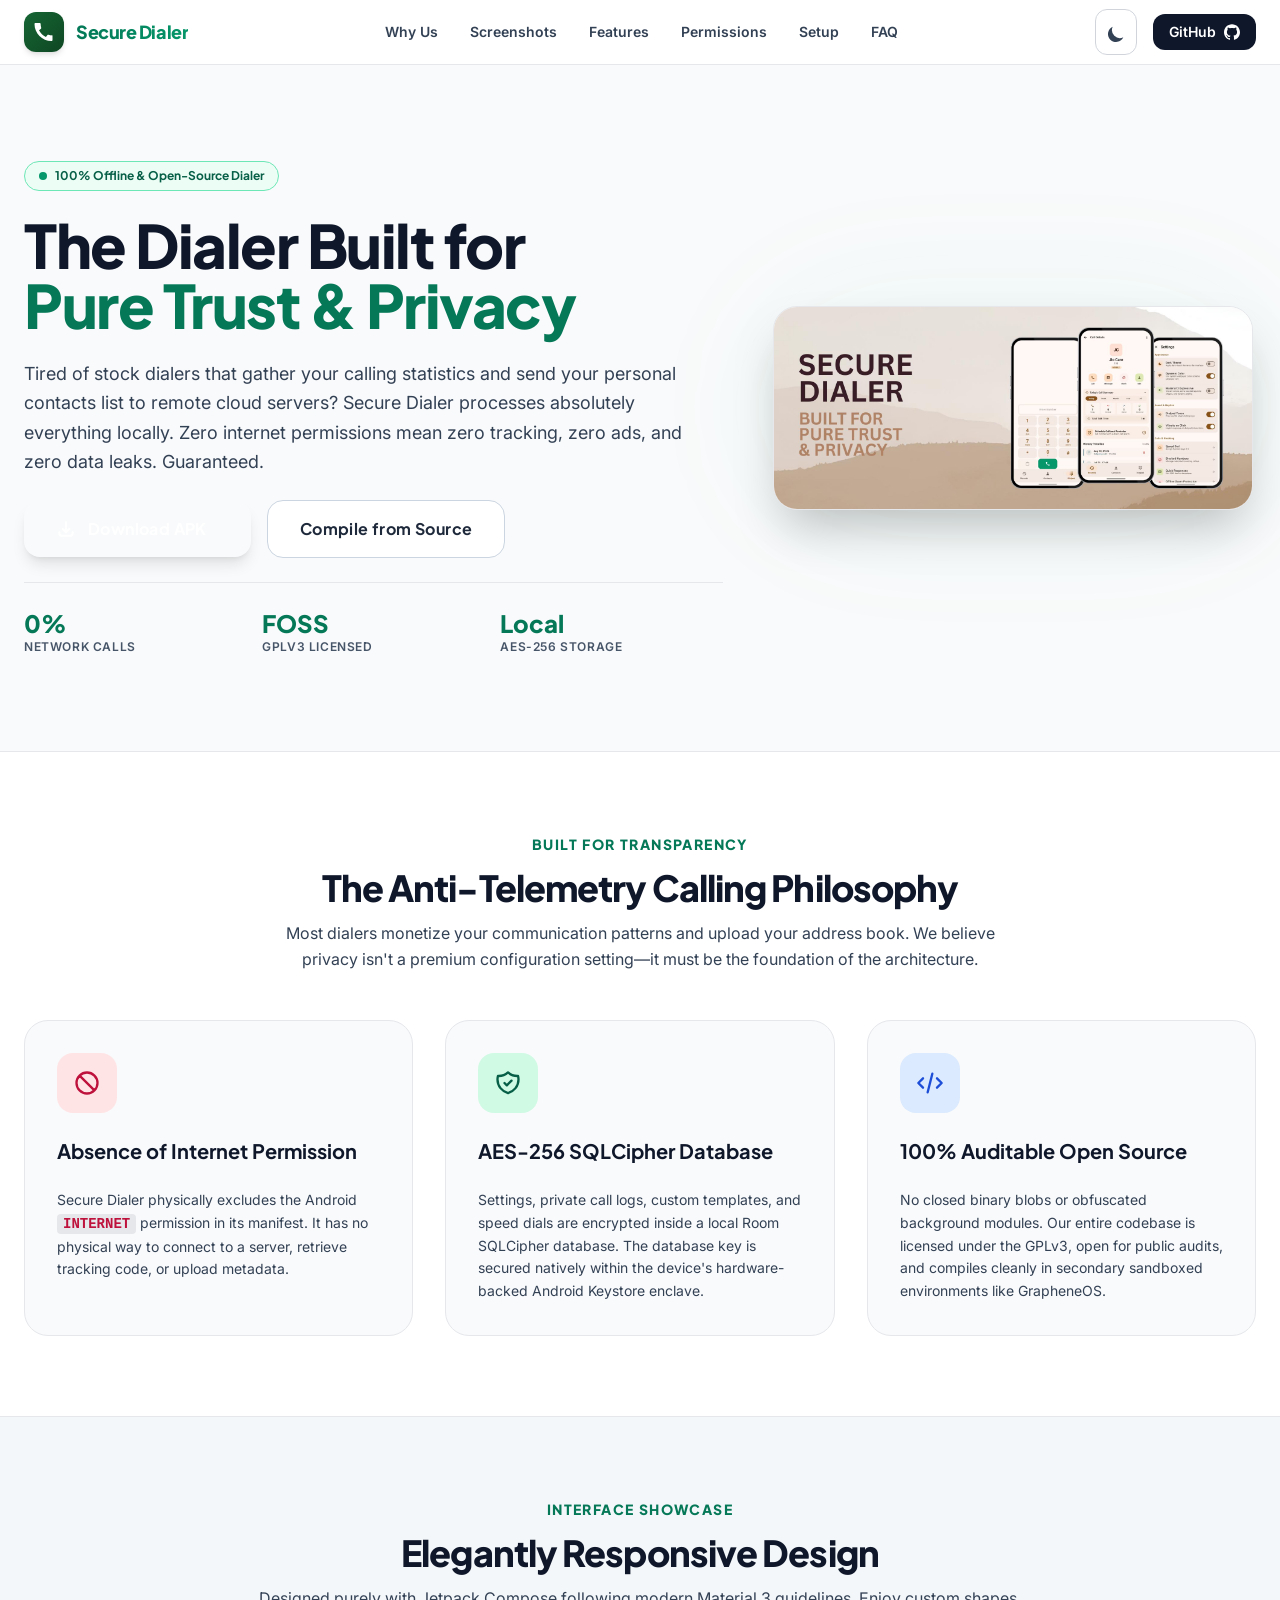
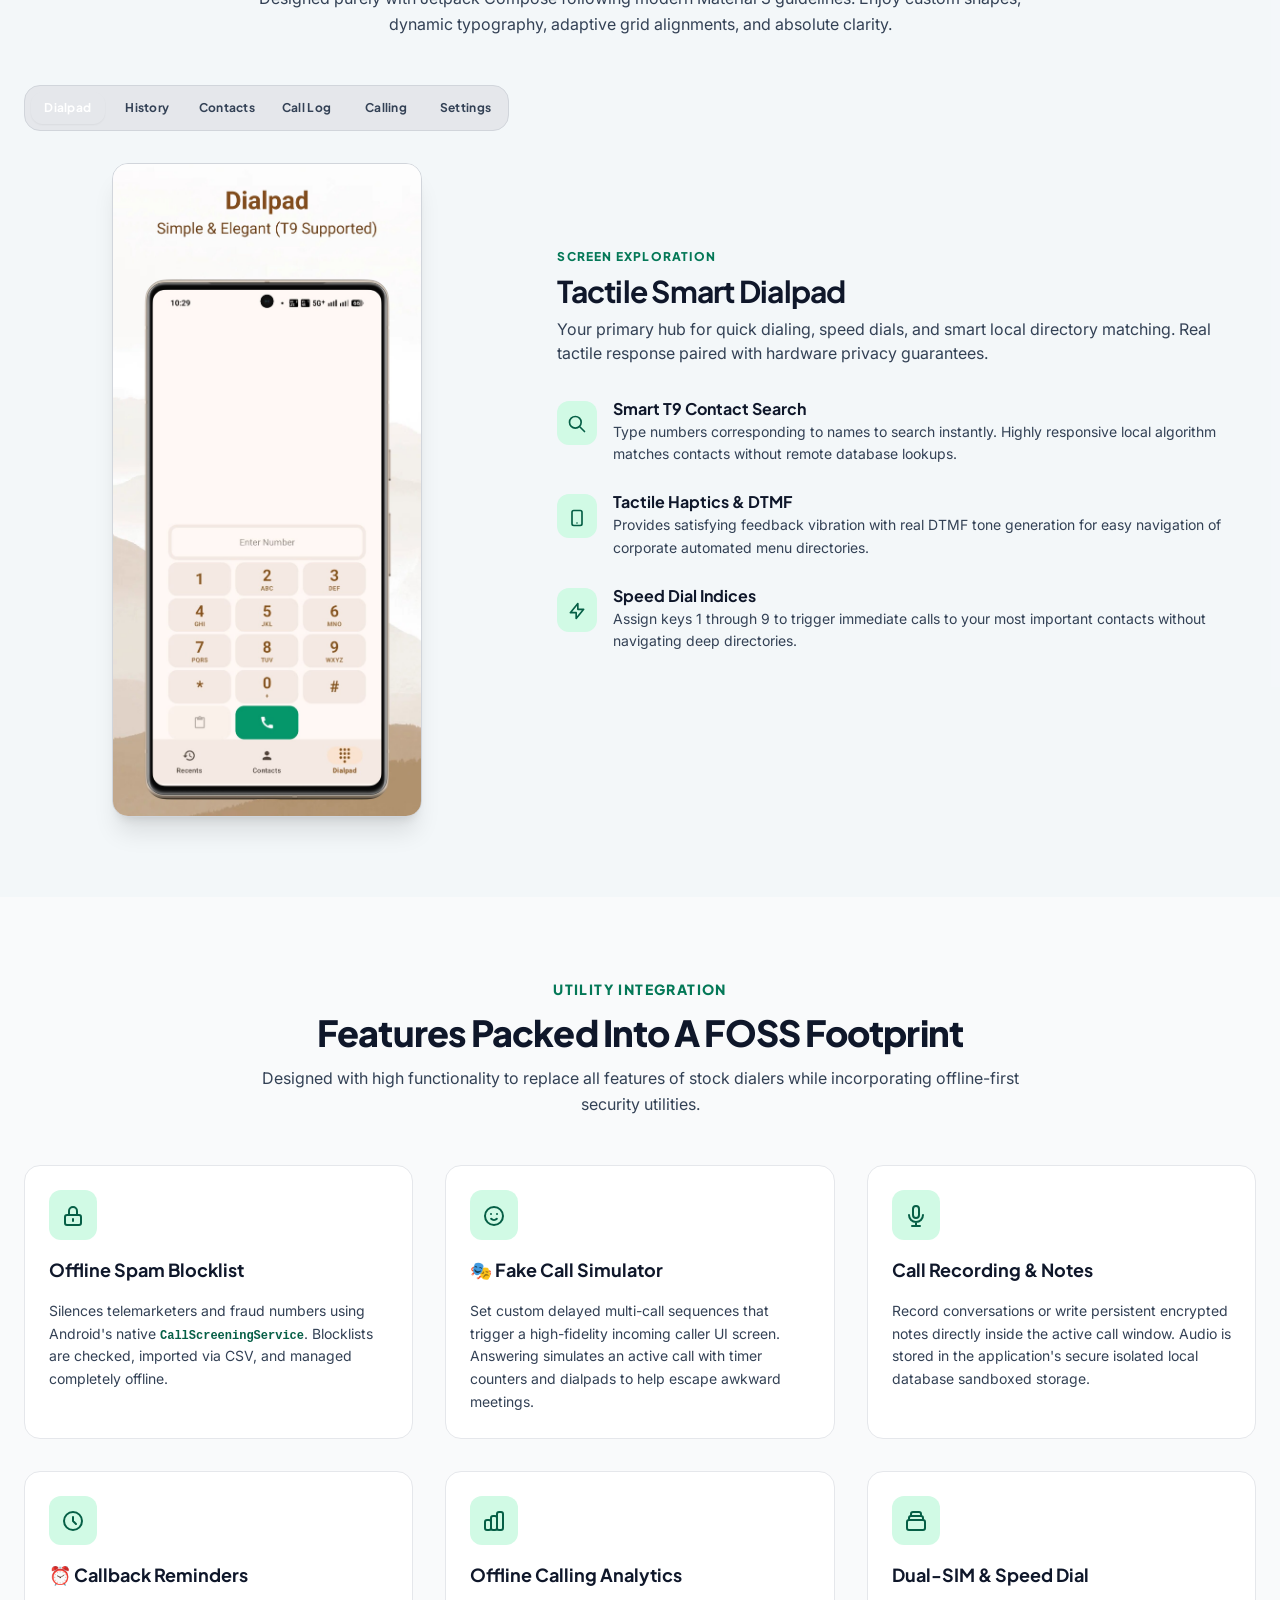
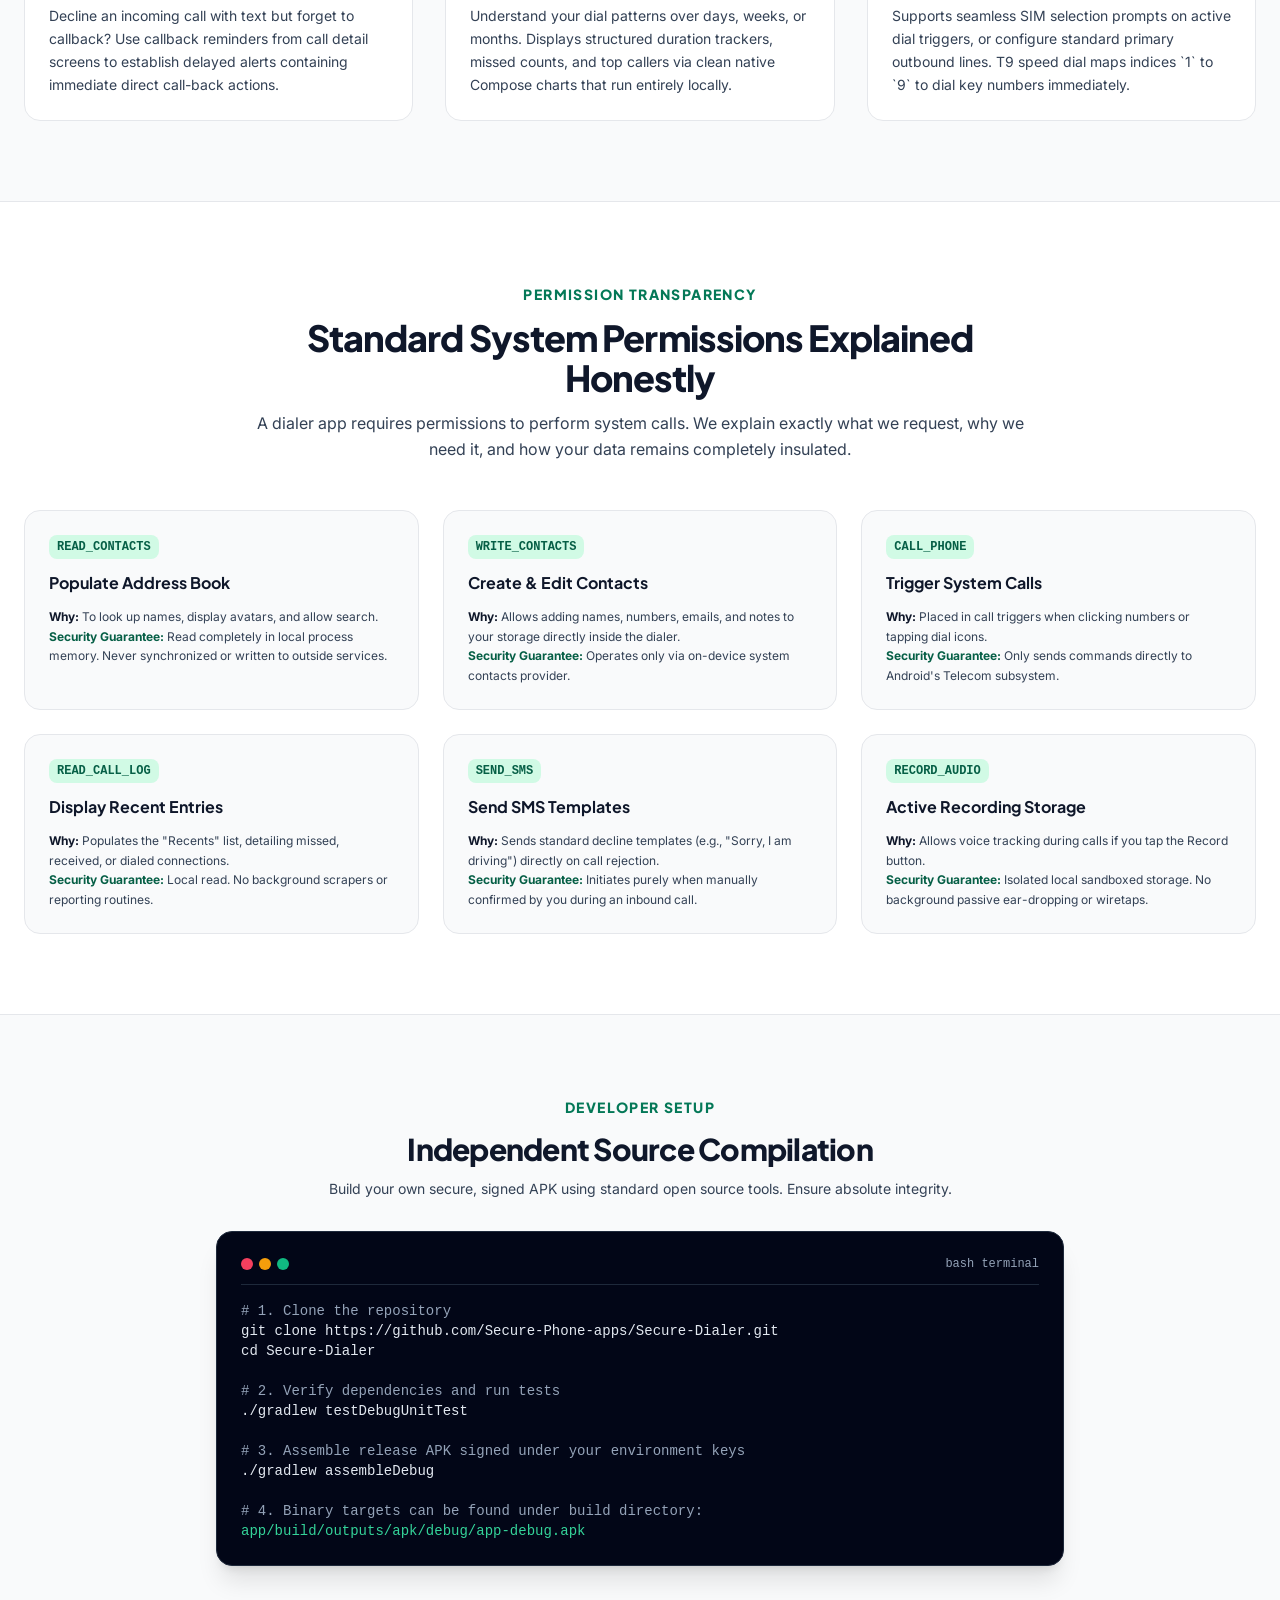
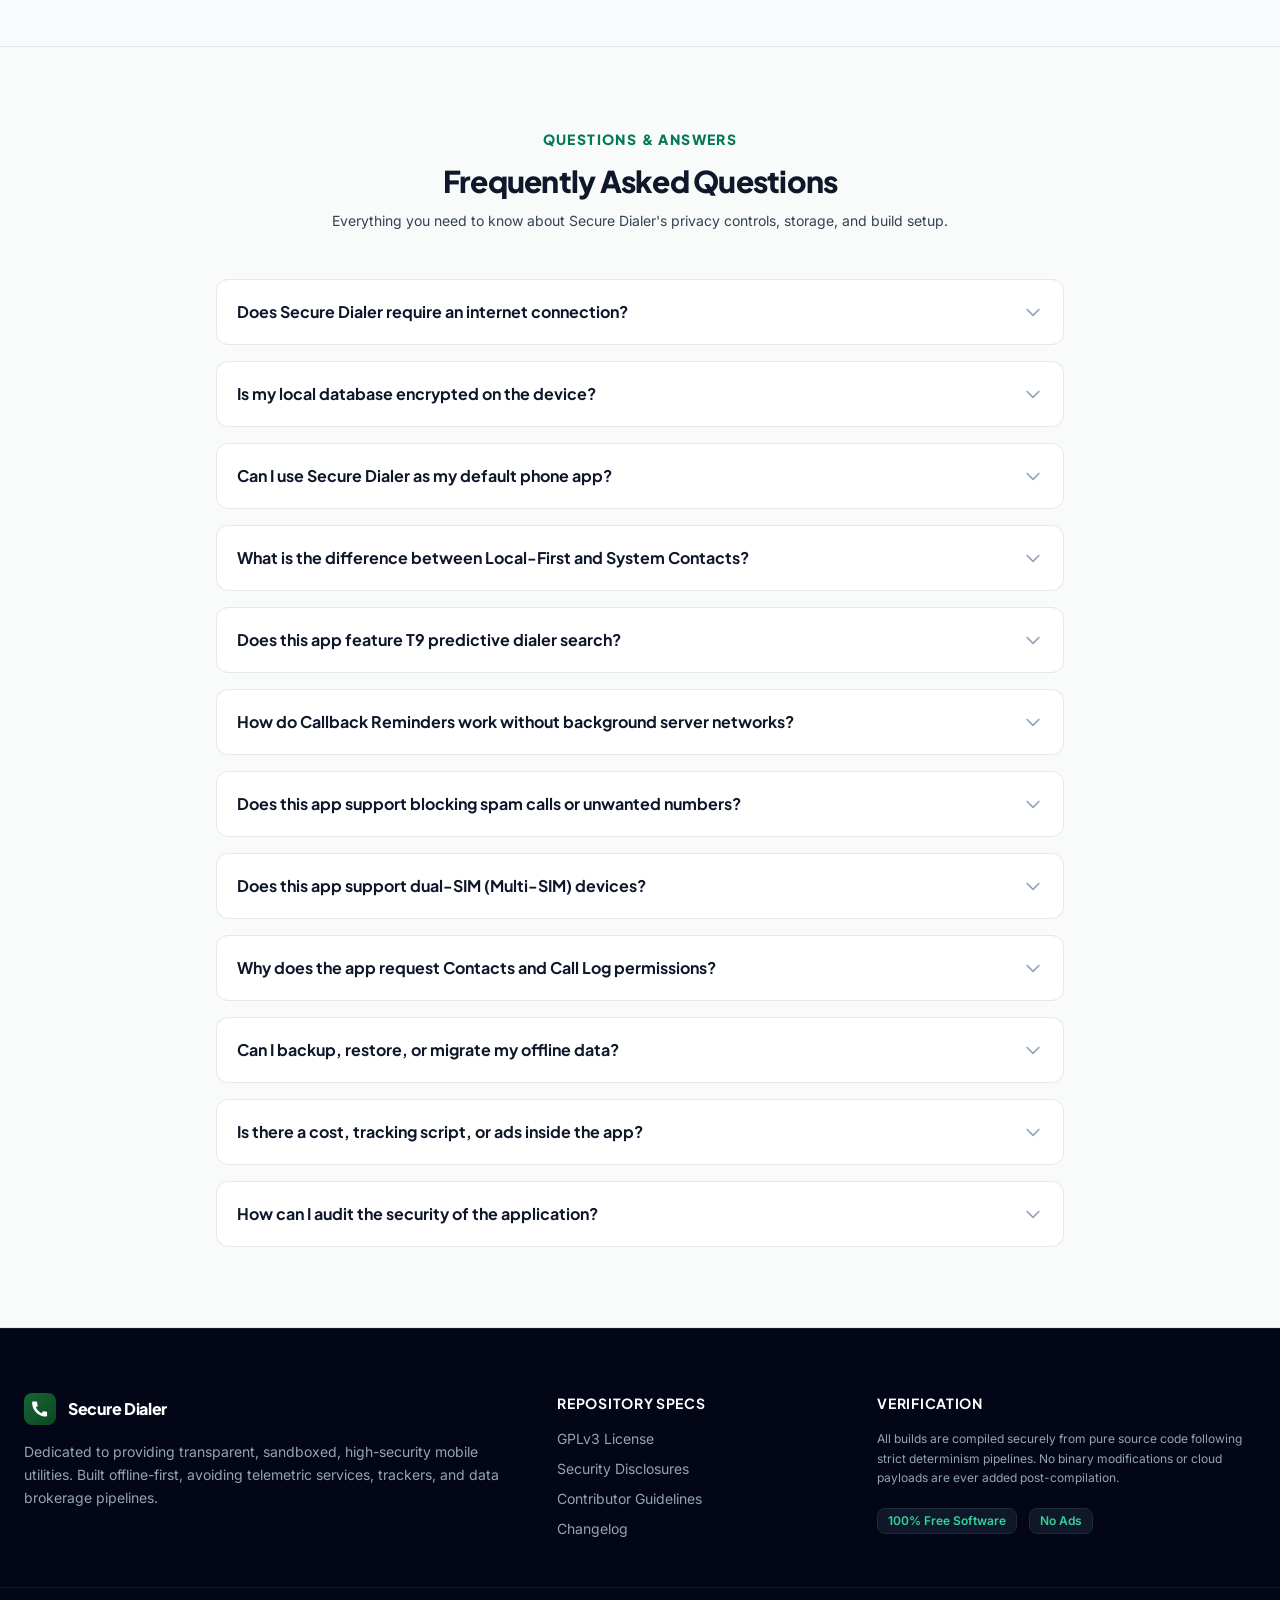
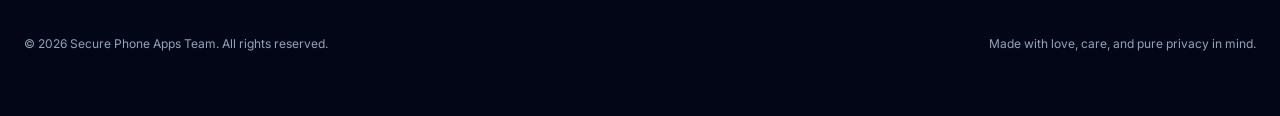
==== index.html @ 6e90640a "perf: replace tailwind cdn with static stylesheet Remove the runtime Tailwind CSS engine in favor of" ====
<!DOCTYPE html>
<html lang="en" class="scroll-smooth">
<head>
    <meta charset="UTF-8">
    <meta name="viewport" content="width=device-width, initial-scale=1.0">
    <title>Secure Dialer — Pure, Private, & Offline-First Open-Source Android Dialer</title>
    
    <!-- Meta Tags for SEO & Verification -->
    <meta name="google-site-verification" content="google353e5e9b10ba3ac2" />
    <meta name="description" content="Secure Dialer is a 100% offline, privacy-first open-source Android dialer app built with Jetpack Compose & Material 3. Zero trackers, zero ads, zero internet permission, encrypted local database, and offline spam blocking.">
    <meta name="keywords" content="Secure Dialer, Android Dialer, Open Source Dialer, FOSS Dialer, Google Dialer Alternative, Samsung Dialer Replacement, Fossify Dialer Alternative, Truecaller Alternative, Offline Call Blocker, Private Dialer, Material 3 Expressive, Jetpack Compose Dialer">
    <meta name="author" content="Secure Phone Apps">
    
    <!-- SoftwareApplication JSON-LD Structured Data for Search Engines & AI Models -->
    <script type="application/ld+json">
    {
      "@context": "https://schema.org",
      "@type": "SoftwareApplication",
      "name": "Secure Dialer",
      "operatingSystem": "Android 7.0 to Android 16 (API 24-36)",
      "applicationCategory": "UtilitiesApplication",
      "offers": {
        "@type": "Offer",
        "price": "0",
        "priceCurrency": "USD"
      },
      "description": "A 100% offline, privacy-first open-source Android dialer built with Jetpack Compose. Zero internet permissions, zero telemetry, on-device AES-256 encryption, T9 search, and built-in offline spam protection.",
      "license": "https://opensource.org/licenses/GPL-3.0",
      "url": "https://secure-phone-apps.github.io/Secure-Dialer/",
      "downloadUrl": "https://github.com/Secure-Phone-apps/Secure-Dialer/releases",
      "sameAs": [
        "https://github.com/Secure-Phone-apps/Secure-Dialer",
        "https://github.com/Secure-Phone-apps"
      ],
      "featureList": [
        "100% Offline with zero internet permissions",
        "Encrypted call notes & backups with AES-256 SQLCipher",
        "Smart T9 multilingual dialpad search",
        "Offline pattern-based spam screening",
        "Discrete fake call escape simulator",
        "Material 3 Expressive UI with dynamic color support"
      ],
      "author": {
        "@type": "Organization",
        "name": "Secure Phone Apps",
        "url": "https://github.com/Secure-Phone-apps"
      }
    }
    </script>
    
    <!-- Favicon Icon -->
    <link rel="icon" type="image/svg+xml" href="data:image/svg+xml,<svg xmlns='http://www.w3.org/2000/svg' viewBox='0 0 24 24' fill='%23FFFFFF' style='background:linear-gradient(135deg,%23166534,%230E4723);border-radius:6px;padding:3px;'><path d='M20.01 15.38c-1.23 0-2.42-.2-3.53-.56-.35-.12-.74-.03-1.01.24l-1.57 1.97c-2.83-1.35-5.48-3.9-6.89-6.83l1.95-1.56c.27-.27.35-.65.24-1-.36-1.11-.56-2.3-.56-3.53 0-.55-.45-1-1-1H3.5c-.55 0-1 .45-1 1 0 9.39 7.61 17 17 17 .55 0 1-.45 1-1v-4.12c0-.55-.45-1-1-1z'/></svg>">
    
    <!-- Open Graph / Facebook -->
    <meta property="og:type" content="website">
    <meta property="og:title" content="Secure Dialer — Pure, Private, & Offline-First Android Dialer">
    <meta property="og:description" content="A 100% offline, privacy-first open-source Android dialer with built-in spam blocking, AES-256 call notes, and fake call simulators. Zero internet permissions.">
    <meta property="og:image" content="assets/secure_dialer_hero.jpg">
    
    <!-- Twitter -->
    <meta property="twitter:card" content="summary_large_image">
    <meta property="twitter:title" content="Secure Dialer — Pure, Private, & Offline-First Android Dialer">
    <meta property="twitter:description" content="A 100% offline, privacy-first open-source Android dialer with built-in spam blocking, AES-256 call notes, and fake call simulators. Zero internet permissions.">
    <meta property="twitter:image" content="assets/secure_dialer_hero.jpg">

    <!-- Preload critical Hero Image for immediate LCP paint -->
    <link rel="preload" as="image" href="assets/secure_dialer_hero.jpg" fetchpriority="high">

    <!-- Optimized Google Fonts with preconnect and display swap -->
    <link rel="preconnect" href="https://fonts.googleapis.com">
    <link rel="preconnect" href="https://fonts.gstatic.com" crossorigin>
    <link rel="stylesheet" href="https://fonts.googleapis.com/css2?family=Inter:wght@400;500;600;700&family=Plus+Jakarta+Sans:wght@500;600;700;800&display=swap" media="print" onload="this.media='all'">
    <noscript>
        <link rel="stylesheet" href="https://fonts.googleapis.com/css2?family=Inter:wght@400;500;600;700&family=Plus+Jakarta+Sans:wght@500;600;700;800&display=swap">
    </noscript>

    <!-- Compiled Static Tailwind Stylesheet (Zero Runtime Render Blocking) -->
    <link rel="stylesheet" href="assets/styles.min.css">
    
    <script>
        // Initialize visual theme immediately before rendering to eliminate flash
        (function() {
            try {
                const storedTheme = localStorage.getItem('theme');
                const prefersDark = window.matchMedia('(prefers-color-scheme: dark)').matches;
                if (storedTheme === 'dark' || (!storedTheme && prefersDark)) {
                    document.documentElement.classList.add('dark');
                } else {
                    document.documentElement.classList.remove('dark');
                }
            } catch (e) {}
        })();
    </script>

    <style>
        :root {
            --brand-primary: #10b981;
            --brand-dark: #047857;
        }
        body {
            font-family: 'Inter', -apple-system, BlinkMacSystemFont, 'Segoe UI', Roboto, sans-serif;
            margin: 0;
            padding: 0;
            line-height: 1.5;
            -webkit-font-smoothing: antialiased;
        }
        h1, h2, h3, h4, h5, h6 {
            font-family: 'Plus Jakarta Sans', -apple-system, BlinkMacSystemFont, 'Segoe UI', Roboto, sans-serif;
        }
        img {
            max-width: 100%;
            height: auto;
            display: block;
        }
        /* Explicit SVG sizing protections to prevent icon distortion */
        svg {
            display: inline-block;
            vertical-align: middle;
            flex-shrink: 0;
        }
        svg.w-3 { width: 0.75rem !important; height: 0.75rem !important; }
        svg.w-3\.5, svg.w-3\\.5 { width: 0.875rem !important; height: 0.875rem !important; }
        svg.w-4 { width: 1rem !important; height: 1rem !important; }
        svg.w-5 { width: 1.25rem !important; height: 1.25rem !important; }
        svg.w-6 { width: 1.5rem !important; height: 1.5rem !important; }
        svg.w-7 { width: 1.75rem !important; height: 1.75rem !important; }
        svg.w-8 { width: 2rem !important; height: 2rem !important; }
        svg.w-10 { width: 2.5rem !important; height: 2.5rem !important; }
        svg.w-12 { width: 3rem !important; height: 3rem !important; }
        svg.w-14 { width: 3.5rem !important; height: 3.5rem !important; }
        svg.w-16 { width: 4rem !important; height: 4rem !important; }
        
        .glow-emerald {
            box-shadow: 0 0 25px -5px rgba(16, 185, 129, 0.2);
        }
    </style>
</head>
<body class="bg-gray-50 text-slate-800 dark:bg-darkbg-900 dark:text-slate-100 transition-colors duration-300 antialiased">

    <!-- Navigation Header -->
    <header class="sticky top-0 z-50 backdrop-blur-md bg-white/90 dark:bg-darkbg-900/90 border-b border-gray-200 dark:border-slate-800 transition-colors duration-300">
        <div class="max-w-7xl mx-auto px-6 h-16 flex items-center justify-between">
            <a href="#top" aria-label="Secure Dialer Home" class="flex items-center gap-3">
                <div class="p-2 bg-gradient-to-br from-[#166534] to-[#0E4723] text-white rounded-xl shadow-md flex items-center justify-center">
                    <!-- Secure Phone Dialer SVG Icon -->
                    <svg class="w-6 h-6" fill="currentColor" viewBox="0 0 24 24" xmlns="http://www.w3.org/2000/svg">
                        <path d="M20.01 15.38c-1.23 0-2.42-.2-3.53-.56-.35-.12-.74-.03-1.01.24l-1.57 1.97c-2.83-1.35-5.48-3.9-6.89-6.83l1.95-1.56c.27-.27.35-.65.24-1-.36-1.11-.56-2.3-.56-3.53 0-.55-.45-1-1-1H3.5c-.55 0-1 .45-1 1 0 9.39 7.61 17 17 17 .55 0 1-.45 1-1v-4.12c0-.55-.45-1-1-1z"></path>
                    </svg>
                </div>
                <span class="font-display font-extrabold text-lg tracking-tight bg-gradient-to-r from-emerald-700 to-brand-600 dark:from-emerald-400 dark:to-brand-400 bg-clip-text text-transparent">Secure Dialer</span>
            </a>

            <!-- Navigation Links -->
            <nav class="hidden md:flex items-center gap-8 text-sm font-semibold text-slate-700 dark:text-slate-200">
                <a href="#why-us" class="hover:text-emerald-700 dark:hover:text-emerald-400 transition-colors">Why Us</a>
                <a href="#screenshots" class="hover:text-emerald-700 dark:hover:text-emerald-400 transition-colors">Screenshots</a>
                <a href="#features" class="hover:text-emerald-700 dark:hover:text-emerald-400 transition-colors">Features</a>
                <a href="#permissions" class="hover:text-emerald-700 dark:hover:text-emerald-400 transition-colors">Permissions</a>
                <a href="#setup" class="hover:text-emerald-700 dark:hover:text-emerald-400 transition-colors">Setup</a>
                <a href="#faq" class="hover:text-emerald-700 dark:hover:text-emerald-400 transition-colors">FAQ</a>
            </nav>

            <div class="flex items-center gap-4">
                <!-- Dark / Light Mode Toggle Button -->
                <button id="theme-toggle" onclick="toggleTheme()" class="p-2.5 rounded-xl border border-gray-300 dark:border-slate-700 text-slate-700 dark:text-slate-200 hover:bg-gray-100 dark:hover:bg-slate-800 transition-all duration-200 cursor-pointer" aria-label="Toggle visual theme">
                    <!-- Sun Icon (shown in dark mode) -->
                    <svg id="theme-toggle-sun" class="w-5 h-5 hidden" fill="currentColor" viewBox="0 0 20 20" xmlns="http://www.w3.org/2000/svg">
                        <path fill-rule="evenodd" d="M10 2a1 1 0 011 1v1a1 1 0 11-2 0V3a1 1 0 011-1zm4 8a4 4 0 11-8 0 4 4 0 018 0zm-.464 4.95l.707.707a1 1 0 001.414-1.414l-.707-.707a1 1 0 00-1.414 1.414zm2.12-10.607a1 1 0 010 1.414l-.706.707a1 1 0 11-1.414-1.414l.707-.707a1 1 0 011.414 0zM17 11a1 1 0 100-2h-1a1 1 0 100 2h1zm-7 4a1 1 0 011 1v1a1 1 0 11-2 0v-1a1 1 0 011-1zM5.05 6.464A1 1 0 106.465 5.05l-.708-.707a1 1 0 00-1.414 1.414l.707.707zm1.414 8.486l-.707.707a1 1 0 01-1.414-1.414l.707-.707a1 1 0 011.414 1.414zM4 11a1 1 0 100-2H3a1 1 0 000 2h1z" clip-rule="evenodd"></path>
                    </svg>
                    <!-- Moon Icon (shown in light mode) -->
                    <svg id="theme-toggle-moon" class="w-5 h-5 hidden" fill="currentColor" viewBox="0 0 20 20" xmlns="http://www.w3.org/2000/svg">
                        <path d="M17.293 13.293A8 8 0 016.707 2.707a8.001 8.001 0 1010.586 10.586z"></path>
                    </svg>
                </button>

                <!-- GitHub Repository Link -->
                <a href="https://github.com/Secure-Phone-apps/Secure-Dialer" target="_blank" class="hidden sm:flex items-center gap-2 bg-slate-900 text-white hover:bg-slate-800 dark:bg-slate-100 dark:text-slate-950 dark:hover:bg-white px-4 py-2 rounded-xl text-sm font-semibold transition-all">
                    <span>GitHub</span>
                    <svg class="w-4 h-4" fill="currentColor" viewBox="0 0 24 24" xmlns="http://www.w3.org/2000/svg">
                        <path d="M12 .297c-6.63 0-12 5.373-12 12 0 5.303 3.438 9.8 8.205 11.385.6.113.82-.258.82-.577 0-.285-.01-1.04-.015-2.04-3.338.724-4.042-1.61-4.042-1.61C4.422 18.07 3.633 17.7 3.633 17.7c-1.087-.744.084-.729.084-.729 1.205.084 1.838 1.236 1.838 1.236 1.07 1.835 2.809 1.305 3.495.998.108-.776.417-1.305.76-1.605-2.665-.3-5.466-1.332-5.466-5.93 0-1.31.465-2.38 1.235-3.22-.135-.303-.54-1.523.105-3.176 0 0 1.005-.322 3.3 1.23.96-.267 1.98-.399 3-.405 1.02.006 2.04.138 3 .405 2.28-1.552 3.285-1.23 3.285-1.23.645 1.653.24 2.873.12 3.176.765.84 1.23 1.91 1.23 3.22 0 4.61-2.805 5.625-5.475 5.92.42.36.81 1.096.81 2.22 0 1.606-.015 2.896-.015 3.286 0 .315.21.69.825.57C20.565 22.092 24 17.592 24 12.297c0-6.627-5.373-12-12-12"/>
                    </svg>
                </a>
            </div>
        </div>
    </header>

    <main id="top">

    <!-- Hero Section -->
    <section class="relative py-12 sm:py-16 md:py-20 lg:py-24 overflow-hidden">
        <div class="max-w-7xl mx-auto px-6 grid lg:grid-cols-12 gap-8 lg:gap-12 items-center">
            
            <!-- Left Narrative -->
            <div class="lg:col-span-7 space-y-6 text-center lg:text-left">
                <div class="inline-flex items-center gap-2 px-3.5 py-1.5 bg-emerald-50 border border-emerald-300 dark:bg-emerald-950/40 dark:border-emerald-800 rounded-full">
                    <span class="flex h-2 w-2 rounded-full bg-emerald-600 dark:bg-emerald-400 animate-pulse"></span>
                    <span class="text-xs font-display font-bold text-emerald-800 dark:text-emerald-300">100% Offline & Open-Source Dialer</span>
                </div>
                
                <h1 class="text-4xl sm:text-5xl lg:text-6xl font-display font-extrabold tracking-tight leading-tight text-slate-900 dark:text-white">
                    The Dialer Built for <br class="hidden sm:inline">
                    <span class="text-emerald-700 dark:text-emerald-400">Pure Trust & Privacy</span>
                </h1>
                
                <p class="text-lg text-slate-700 dark:text-slate-200 max-w-2xl mx-auto lg:mx-0 leading-relaxed font-normal">
                    Tired of stock dialers that gather your calling statistics and send your personal contacts list to remote cloud servers? Secure Dialer processes absolutely everything locally. Zero internet permissions mean zero tracking, zero ads, and zero data leaks. Guaranteed.
                </p>

                <!-- Action CTAs -->
                <div class="flex flex-col sm:flex-row justify-center lg:justify-start items-center gap-4">
                    <a href="https://github.com/Secure-Phone-apps/Secure-Dialer/releases" onclick="event.preventDefault(); showDownloadGuide();" class="w-full sm:w-auto px-8 py-4 bg-emerald-700 hover:bg-emerald-800 text-white rounded-2xl text-center font-display font-bold tracking-wide shadow-lg shadow-emerald-700/20 transition-all flex items-center justify-center gap-3">
                        <svg class="w-5 h-5" fill="none" stroke="currentColor" viewBox="0 0 24 24" xmlns="http://www.w3.org/2000/svg">
                            <path stroke-linecap="round" stroke-linejoin="round" stroke-width="2.5" d="M4 16v1a3 3 0 003 3h10a3 3 0 003-3v-1m-4-4l-4 4m0 0l-4-4m4 4V4"></path>
                        </svg>
                        Download APK <span class="app-version-tag"></span>
                    </a>
                    <a href="#setup" class="w-full sm:w-auto px-8 py-4 bg-white dark:bg-slate-800 border border-slate-300 dark:border-slate-700 hover:bg-slate-100 dark:hover:bg-slate-750 text-slate-800 dark:text-slate-100 rounded-2xl text-center font-display font-bold tracking-wide transition-all">
                        Compile from Source
                    </a>
                </div>

                <!-- Verified Stats/Badges -->
                <div class="pt-6 grid grid-cols-3 gap-4 border-t border-gray-200 dark:border-slate-800">
                    <div>
                        <div class="font-display font-extrabold text-2xl text-emerald-700 dark:text-emerald-400">0%</div>
                        <div class="text-xs text-slate-600 dark:text-slate-300 font-semibold uppercase tracking-wider">Network Calls</div>
                    </div>
                    <div>
                        <div class="font-display font-extrabold text-2xl text-emerald-700 dark:text-emerald-400">FOSS</div>
                        <div class="text-xs text-slate-600 dark:text-slate-300 font-semibold uppercase tracking-wider">GPLv3 Licensed</div>
                    </div>
                    <div>
                        <div class="font-display font-extrabold text-2xl text-emerald-700 dark:text-emerald-400">Local</div>
                        <div class="text-xs text-slate-600 dark:text-slate-300 font-semibold uppercase tracking-wider">AES-256 Storage</div>
                    </div>
                </div>
            </div>

            <!-- Right Hero Graphic -->
            <div class="lg:col-span-5 flex justify-center relative">
                <!-- Decorative background elements -->
                <div class="absolute -inset-4 bg-gradient-to-r from-emerald-500/10 to-brand-500/10 rounded-full filter blur-3xl opacity-50 dark:opacity-30"></div>
                
                <div class="w-full max-w-[480px] rounded-3xl overflow-hidden shadow-2xl border border-gray-200 dark:border-slate-800 transform hover:scale-[1.01] transition-transform duration-300 bg-white dark:bg-slate-950">
                    <img src="assets/secure_dialer_hero.jpg" alt="Secure Dialer Application Interface - Branded application hero banner with dynamic Material 3 custom interface" width="1584" height="672" fetchpriority="high" decoding="async" class="w-full h-auto object-cover">
                </div>
            </div>

        </div>
    </section>

    <!-- Why Us / Trust Philosophy Section -->
    <section id="why-us" class="py-12 sm:py-16 md:py-20 bg-white dark:bg-darkbg-800 transition-colors border-y border-gray-200 dark:border-slate-800">
        <div class="max-w-7xl mx-auto px-6">
            <div class="text-center max-w-3xl mx-auto mb-10 md:mb-12 space-y-3">
                <span class="text-sm font-display font-extrabold text-emerald-700 dark:text-emerald-400 uppercase tracking-widest">Built For Transparency</span>
                <h2 class="text-3xl sm:text-4xl font-display font-extrabold text-slate-900 dark:text-white tracking-tight">The Anti-Telemetry Calling Philosophy</h2>
                <p class="text-slate-700 dark:text-slate-200 leading-relaxed font-normal">
                    Most dialers monetize your communication patterns and upload your address book. We believe privacy isn't a premium configuration setting—it must be the foundation of the architecture.
                </p>
            </div>

            <div class="grid md:grid-cols-3 gap-8">
                <!-- Trust Card 1 -->
                <div class="p-8 bg-gray-50 dark:bg-darkbg-900/60 rounded-3xl border border-gray-200 dark:border-slate-800 hover:border-emerald-600/50 dark:hover:border-emerald-500/30 hover:scale-[1.02] transition-all duration-300 space-y-6">
                    <div class="p-4 bg-rose-100 text-rose-700 dark:bg-rose-950/40 dark:text-rose-300 rounded-2xl w-fit">
                        <!-- Locked Network Shield -->
                        <svg class="w-7 h-7" fill="none" stroke="currentColor" viewBox="0 0 24 24" xmlns="http://www.w3.org/2000/svg">
                            <path stroke-linecap="round" stroke-linejoin="round" stroke-width="2" d="M18.364 18.364A9 9 0 005.636 5.636m12.728 12.728A9 9 0 015.636 5.636m12.728 12.728L5.636 5.636"></path>
                        </svg>
                    </div>
                    <h3 class="text-xl font-display font-bold text-slate-900 dark:text-white">Absence of Internet Permission</h3>
                    <p class="text-sm text-slate-700 dark:text-slate-300 leading-relaxed">
                        Secure Dialer physically excludes the Android <code class="px-1.5 py-0.5 bg-gray-200 dark:bg-slate-800 rounded font-mono text-rose-700 dark:text-rose-300 font-semibold">INTERNET</code> permission in its manifest. It has no physical way to connect to a server, retrieve tracking code, or upload metadata.
                    </p>
                </div>

                <!-- Trust Card 2 -->
                <div class="p-8 bg-gray-50 dark:bg-darkbg-900/60 rounded-3xl border border-gray-200 dark:border-slate-800 hover:border-emerald-600/50 dark:hover:border-emerald-500/30 hover:scale-[1.02] transition-all duration-300 space-y-6">
                    <div class="p-4 bg-emerald-100 text-emerald-800 dark:bg-emerald-950/40 dark:text-emerald-300 rounded-2xl w-fit">
                        <!-- Verified Hardware Key -->
                        <svg class="w-7 h-7" fill="none" stroke="currentColor" viewBox="0 0 24 24" xmlns="http://www.w3.org/2000/svg">
                            <path stroke-linecap="round" stroke-linejoin="round" stroke-width="2" d="M9 12l2 2 4-4m5.618-4.016A11.955 11.955 0 0112 2.944a11.955 11.955 0 01-8.618 3.04A12.02 12.02 0 003 9c0 5.591 3.824 10.29 9 11.622 5.176-1.332 9-6.03 9-11.622 0-1.042-.133-2.052-.382-3.016z"></path>
                        </svg>
                    </div>
                    <h3 class="text-xl font-display font-bold text-slate-900 dark:text-white">AES-256 SQLCipher Database</h3>
                    <p class="text-sm text-slate-700 dark:text-slate-300 leading-relaxed">
                        Settings, private call logs, custom templates, and speed dials are encrypted inside a local Room SQLCipher database. The database key is secured natively within the device's hardware-backed Android Keystore enclave.
                    </p>
                </div>

                <!-- Trust Card 3 -->
                <div class="p-8 bg-gray-50 dark:bg-darkbg-900/60 rounded-3xl border border-gray-200 dark:border-slate-800 hover:border-emerald-600/50 dark:hover:border-emerald-500/30 hover:scale-[1.02] transition-all duration-300 space-y-6">
                    <div class="p-4 bg-blue-100 text-blue-700 dark:bg-blue-950/40 dark:text-blue-300 rounded-2xl w-fit">
                        <!-- Open-Source code icon -->
                        <svg class="w-7 h-7" fill="none" stroke="currentColor" viewBox="0 0 24 24" xmlns="http://www.w3.org/2000/svg">
                            <path stroke-linecap="round" stroke-linejoin="round" stroke-width="2" d="M10 20l4-16m4 4l4 4-4 4M6 16l-4-4 4-4"></path>
                        </svg>
                    </div>
                    <h3 class="text-xl font-display font-bold text-slate-900 dark:text-white">100% Auditable Open Source</h3>
                    <p class="text-sm text-slate-700 dark:text-slate-300 leading-relaxed">
                        No closed binary blobs or obfuscated background modules. Our entire codebase is licensed under the GPLv3, open for public audits, and compiles cleanly in secondary sandboxed environments like GrapheneOS.
                    </p>
                </div>
            </div>
        </div>
    </section>

    <!-- App Screenshots / Showcase Section -->
    <section id="screenshots" class="py-12 sm:py-16 md:py-20 overflow-hidden bg-slate-100/60 dark:bg-darkbg-900/30 transition-colors">
        <div class="max-w-7xl mx-auto px-6">
            <div class="text-center max-w-3xl mx-auto mb-10 md:mb-12 space-y-3">
                <span class="text-sm font-display font-extrabold text-emerald-700 dark:text-emerald-400 uppercase tracking-widest">Interface Showcase</span>
                <h2 class="text-3xl sm:text-4xl font-display font-extrabold text-slate-900 dark:text-white tracking-tight">Elegantly Responsive Design</h2>
                <p class="text-slate-700 dark:text-slate-200 leading-relaxed">
                    Designed purely with Jetpack Compose following modern Material 3 guidelines. Enjoy custom shapes, dynamic typography, adaptive grid alignments, and absolute clarity.
                </p>
            </div>

            <!-- Side-by-Side Interactive Tour Layout -->
            <div class="grid lg:grid-cols-12 gap-12 items-center">
                
                <!-- Left Column: Device Mockup and Tab Switcher -->
                <div class="lg:col-span-5 flex flex-col items-center gap-8">
                    <!-- Navigation Tabs -->
                    <div class="grid grid-cols-3 sm:grid-cols-6 gap-1.5 p-1.5 bg-gray-200 dark:bg-slate-800 rounded-2xl w-full max-w-lg justify-between border border-gray-300 dark:border-slate-700">
                        <button onclick="switchScreenshot('dialpad')" id="btn-ss-dialpad" class="py-2 rounded-xl font-display font-bold text-[10px] sm:text-xs tracking-wide transition-all bg-emerald-700 text-white shadow-sm">
                            Dialpad
                        </button>
                        <button onclick="switchScreenshot('recents')" id="btn-ss-recents" class="py-2 rounded-xl font-display font-bold text-[10px] sm:text-xs tracking-wide transition-all text-slate-700 dark:text-slate-200 hover:text-slate-950 dark:hover:text-white">
                            History
                        </button>
                        <button onclick="switchScreenshot('contacts')" id="btn-ss-contacts" class="py-2 rounded-xl font-display font-bold text-[10px] sm:text-xs tracking-wide transition-all text-slate-700 dark:text-slate-200 hover:text-slate-950 dark:hover:text-white">
                            Contacts
                        </button>
                        <button onclick="switchScreenshot('call_log')" id="btn-ss-call_log" class="py-2 rounded-xl font-display font-bold text-[10px] sm:text-xs tracking-wide transition-all text-slate-700 dark:text-slate-200 hover:text-slate-950 dark:hover:text-white">
                            Call Log
                        </button>
                        <button onclick="switchScreenshot('calling')" id="btn-ss-calling" class="py-2 rounded-xl font-display font-bold text-[10px] sm:text-xs tracking-wide transition-all text-slate-700 dark:text-slate-200 hover:text-slate-950 dark:hover:text-white">
                            Calling
                        </button>
                        <button onclick="switchScreenshot('setting')" id="btn-ss-setting" class="py-2 rounded-xl font-display font-bold text-[10px] sm:text-xs tracking-wide transition-all text-slate-700 dark:text-slate-200 hover:text-slate-950 dark:hover:text-white">
                            Settings
                        </button>
                    </div>

                    <!-- Showcase Frame: Clean Rounded Screenshot Container -->
                    <div class="w-full max-w-[280px] sm:max-w-[310px] rounded-2xl overflow-hidden shadow-xl border border-gray-300 dark:border-slate-800 transition-all duration-300 bg-slate-100 dark:bg-slate-850 aspect-[9/19]">
                        <img id="screenshot-display" src="assets/screenshots/dialpad.jpg" alt="Secure Dialer Feature Mockup" width="1290" height="2796" loading="lazy" decoding="async" class="w-full h-full object-cover transition-opacity duration-300 opacity-100">
                    </div>
                </div>

                <!-- Right Column: Dynamic Screen Explanation Panel (Building Trust & Transparency) -->
                <div class="lg:col-span-7 space-y-8">
                    <!-- Dynamic Header -->
                    <div class="space-y-2">
                        <div class="text-xs font-display font-extrabold text-emerald-700 dark:text-emerald-400 uppercase tracking-widest" id="tour-screen-badge">SCREEN EXPLORATION</div>
                        <h3 class="text-2xl sm:text-3xl font-display font-bold text-slate-900 dark:text-white tracking-tight" id="tour-screen-title">Tactile Smart Dialpad</h3>
                        <p class="text-slate-700 dark:text-slate-200 leading-relaxed text-sm sm:text-base" id="tour-screen-desc">
                            Your primary hub for quick dialing, speed dials, and smart local directory matching. Real tactile response paired with hardware privacy guarantees.
                        </p>
                    </div>

                    <!-- Dynamic Details list -->
                    <div class="space-y-6" id="tour-features-container">
                        <!-- Feature Row 1 -->
                        <div class="flex items-start gap-4">
                            <div class="p-2.5 bg-emerald-100 text-emerald-800 dark:bg-emerald-950/40 dark:text-emerald-300 rounded-xl mt-1">
                                <svg class="w-5 h-5" fill="none" stroke="currentColor" viewBox="0 0 24 24" xmlns="http://www.w3.org/2000/svg">
                                    <path stroke-linecap="round" stroke-linejoin="round" stroke-width="2" d="M21 21l-6-6m2-5a7 7 0 11-14 0 7 7 0 0114 0z"></path>
                                </svg>
                            </div>
                            <div>
                                <h4 class="font-display font-bold text-slate-900 dark:text-white text-md">Smart T9 Contact Search</h4>
                                <p class="text-sm text-slate-700 dark:text-slate-300 leading-relaxed">Type numbers corresponding to names to search instantly. Highly responsive local algorithm matches contacts without remote database lookups.</p>
                            </div>
                        </div>

                        <!-- Feature Row 2 -->
                        <div class="flex items-start gap-4">
                            <div class="p-2.5 bg-emerald-100 text-emerald-800 dark:bg-emerald-950/40 dark:text-emerald-300 rounded-xl mt-1">
                                <svg class="w-5 h-5" fill="none" stroke="currentColor" viewBox="0 0 24 24" xmlns="http://www.w3.org/2000/svg">
                                    <path stroke-linecap="round" stroke-linejoin="round" stroke-width="2" d="M12 18h.01M8 21h8a2 2 0 002-2V5a2 2 0 00-2-2H8a2 2 0 00-2 2v14a2 2 0 002 2z"></path>
                                </svg>
                            </div>
                            <div>
                                <h4 class="font-display font-bold text-slate-900 dark:text-white text-md">Tactile Haptics & DTMF</h4>
                                <p class="text-sm text-slate-700 dark:text-slate-300 leading-relaxed">Provides satisfying feedback vibration with real DTMF tone generation for easy navigation of corporate automated menu directories.</p>
                            </div>
                        </div>

                        <!-- Feature Row 3 -->
                        <div class="flex items-start gap-4">
                            <div class="p-2.5 bg-emerald-100 text-emerald-800 dark:bg-emerald-950/40 dark:text-emerald-300 rounded-xl mt-1">
                                <svg class="w-5 h-5" fill="none" stroke="currentColor" viewBox="0 0 24 24" xmlns="http://www.w3.org/2000/svg">
                                    <path stroke-linecap="round" stroke-linejoin="round" stroke-width="2" d="M13 10V3L4 14h7v7l9-11h-7z"></path>
                                </svg>
                            </div>
                            <div>
                                <h4 class="font-display font-bold text-slate-900 dark:text-white text-md">Speed Dial Indices</h4>
                                <p class="text-sm text-slate-700 dark:text-slate-300 leading-relaxed">Assign keys 1 through 9 to trigger immediate calls to your most important contacts without navigating deep directories.</p>
                            </div>
                        </div>
                    </div>
                </div>

            </div>
        </div>
    </section>



    <!-- Detailed Core Premium Features Grid -->
    <section id="features" class="py-12 sm:py-16 md:py-20">
        <div class="max-w-7xl mx-auto px-6">
            <div class="text-center max-w-3xl mx-auto mb-10 md:mb-12 space-y-3">
                <span class="text-sm font-display font-extrabold text-emerald-700 dark:text-emerald-400 uppercase tracking-widest">Utility Integration</span>
                <h2 class="text-3xl sm:text-4xl font-display font-extrabold text-slate-900 dark:text-white tracking-tight">Features Packed Into A FOSS Footprint</h2>
                <p class="text-slate-700 dark:text-slate-200 leading-relaxed font-normal">
                    Designed with high functionality to replace all features of stock dialers while incorporating offline-first security utilities.
                </p>
            </div>

            <div class="grid md:grid-cols-2 lg:grid-cols-3 gap-8">
                <!-- Feature 1 -->
                <div class="p-6 bg-white dark:bg-darkbg-800 rounded-2xl border border-gray-200 dark:border-slate-800 space-y-4">
                    <div class="p-3 bg-emerald-100 dark:bg-emerald-950/40 text-emerald-800 dark:text-emerald-300 rounded-xl w-fit">
                        <!-- Shield Blocker Icon -->
                        <svg class="w-6 h-6" fill="none" stroke="currentColor" viewBox="0 0 24 24" xmlns="http://www.w3.org/2000/svg">
                            <path stroke-linecap="round" stroke-linejoin="round" stroke-width="2" d="M12 15v2m-6 4h12a2 2 0 002-2v-6a2 2 0 00-2-2H6a2 2 0 00-2 2v6a2 2 0 002 2zm10-10V7a4 4 0 00-8 0v4h8z"></path>
                        </svg>
                    </div>
                    <h3 class="font-display font-bold text-lg text-slate-900 dark:text-white">Offline Spam Blocklist</h3>
                    <p class="text-sm text-slate-700 dark:text-slate-300 leading-relaxed">
                        Silences telemarketers and fraud numbers using Android's native <code class="font-mono text-xs text-emerald-800 dark:text-emerald-400 font-semibold">CallScreeningService</code>. Blocklists are checked, imported via CSV, and managed completely offline.
                    </p>
                </div>

                <!-- Feature 2 -->
                <div class="p-6 bg-white dark:bg-darkbg-800 rounded-2xl border border-gray-200 dark:border-slate-800 space-y-4">
                    <div class="p-3 bg-emerald-100 dark:bg-emerald-950/40 text-emerald-800 dark:text-emerald-300 rounded-xl w-fit">
                        <!-- Theatre mask Icon -->
                        <svg class="w-6 h-6" fill="none" stroke="currentColor" viewBox="0 0 24 24" xmlns="http://www.w3.org/2000/svg">
                            <path stroke-linecap="round" stroke-linejoin="round" stroke-width="2" d="M14.828 14.828a4 4 0 01-5.656 0M9 10h.01M15 10h.01M21 12a9 9 0 11-18 0 9 9 0 0118 0z"></path>
                        </svg>
                    </div>
                    <h3 class="font-display font-bold text-lg text-slate-900 dark:text-white">🎭 Fake Call Simulator</h3>
                    <p class="text-sm text-slate-700 dark:text-slate-300 leading-relaxed">
                        Set custom delayed multi-call sequences that trigger a high-fidelity incoming caller UI screen. Answering simulates an active call with timer counters and dialpads to help escape awkward meetings.
                    </p>
                </div>

                <!-- Feature 3 -->
                <div class="p-6 bg-white dark:bg-darkbg-800 rounded-2xl border border-gray-200 dark:border-slate-800 space-y-4">
                    <div class="p-3 bg-emerald-100 dark:bg-emerald-950/40 text-emerald-800 dark:text-emerald-300 rounded-xl w-fit">
                        <!-- Mic Audio Record Icon -->
                        <svg class="w-6 h-6" fill="none" stroke="currentColor" viewBox="0 0 24 24" xmlns="http://www.w3.org/2000/svg">
                            <path stroke-linecap="round" stroke-linejoin="round" stroke-width="2" d="M19 11a7 7 0 01-7 7m0 0a7 7 0 01-7-7m7 7v4m0 0H8m4 0h4m-4-8a3 3 0 01-3-3V5a3 3 0 116 0v6a3 3 0 01-3 3z"></path>
                        </svg>
                    </div>
                    <h3 class="font-display font-bold text-lg text-slate-900 dark:text-white">Call Recording & Notes</h3>
                    <p class="text-sm text-slate-700 dark:text-slate-300 leading-relaxed">
                        Record conversations or write persistent encrypted notes directly inside the active call window. Audio is stored in the application's secure isolated local database sandboxed storage.
                    </p>
                </div>

                <!-- Feature 4 -->
                <div class="p-6 bg-white dark:bg-darkbg-800 rounded-2xl border border-gray-200 dark:border-slate-800 space-y-4">
                    <div class="p-3 bg-emerald-100 dark:bg-emerald-950/40 text-emerald-800 dark:text-emerald-300 rounded-xl w-fit">
                        <!-- Clock Alert Reminder Icon -->
                        <svg class="w-6 h-6" fill="none" stroke="currentColor" viewBox="0 0 24 24" xmlns="http://www.w3.org/2000/svg">
                            <path stroke-linecap="round" stroke-linejoin="round" stroke-width="2" d="M12 8v4l3 3m6-3a9 9 0 11-18 0 9 9 0 0118 0z"></path>
                        </svg>
                    </div>
                    <h3 class="font-display font-bold text-lg text-slate-900 dark:text-white">⏰ Callback Reminders</h3>
                    <p class="text-sm text-slate-700 dark:text-slate-300 leading-relaxed">
                        Decline an incoming call with text but forget to callback? Use callback reminders from call detail screens to establish delayed alerts containing immediate direct call-back actions.
                    </p>
                </div>

                <!-- Feature 5 -->
                <div class="p-6 bg-white dark:bg-darkbg-800 rounded-2xl border border-gray-200 dark:border-slate-800 space-y-4">
                    <div class="p-3 bg-emerald-100 dark:bg-emerald-950/40 text-emerald-800 dark:text-emerald-300 rounded-xl w-fit">
                        <!-- Chart Analytic Bar Icon -->
                        <svg class="w-6 h-6" fill="none" stroke="currentColor" viewBox="0 0 24 24" xmlns="http://www.w3.org/2000/svg">
                            <path stroke-linecap="round" stroke-linejoin="round" stroke-width="2" d="M9 19v-6a2 2 0 00-2-2H5a2 2 0 00-2 2v6a2 2 0 002 2h2a2 2 0 002-2zm0 0V9a2 2 0 012-2h2a2 2 0 012 2v10m-6 0a2 2 0 002 2h2a2 2 0 002-2m0 0V5a2 2 0 012-2h2a2 2 0 012 2v14a2 2 0 01-2 2h-2a2 2 0 01-2-2z"></path>
                        </svg>
                    </div>
                    <h3 class="font-display font-bold text-lg text-slate-900 dark:text-white">Offline Calling Analytics</h3>
                    <p class="text-sm text-slate-700 dark:text-slate-300 leading-relaxed">
                        Understand your dial patterns over days, weeks, or months. Displays structured duration trackers, missed counts, and top callers via clean native Compose charts that run entirely locally.
                    </p>
                </div>

                <!-- Feature 6 -->
                <div class="p-6 bg-white dark:bg-darkbg-800 rounded-2xl border border-gray-200 dark:border-slate-800 space-y-4">
                    <div class="p-3 bg-emerald-100 dark:bg-emerald-950/40 text-emerald-800 dark:text-emerald-300 rounded-xl w-fit">
                        <!-- Dual Sim Card Icon -->
                        <svg class="w-6 h-6" fill="none" stroke="currentColor" viewBox="0 0 24 24" xmlns="http://www.w3.org/2000/svg">
                            <path stroke-linecap="round" stroke-linejoin="round" stroke-width="2" d="M19 11H5m14 0a2 2 0 012 2v6a2 2 0 01-2 2H5a2 2 0 01-2-2v-6a2 2 0 012-2m14 0V9a2 2 0 00-2-2M5 11V9a2 2 0 012-2m0 0V5a2 2 0 012-2h6a2 2 0 012 2v2M7 7h10"></path>
                        </svg>
                    </div>
                    <h3 class="font-display font-bold text-lg text-slate-900 dark:text-white">Dual-SIM & Speed Dial</h3>
                    <p class="text-sm text-slate-700 dark:text-slate-300 leading-relaxed">
                        Supports seamless SIM selection prompts on active dial triggers, or configure standard primary outbound lines. T9 speed dial maps indices `1` to `9` to dial key numbers immediately.
                    </p>
                </div>
            </div>
        </div>
    </section>

    <!-- Interactive Framework Permission Explainer (Building Trust) -->
    <section id="permissions" class="py-12 sm:py-16 md:py-20 bg-white dark:bg-darkbg-800 border-y border-gray-200 dark:border-slate-800 transition-colors">
        <div class="max-w-7xl mx-auto px-6">
            <div class="text-center max-w-3xl mx-auto mb-10 md:mb-12 space-y-3">
                <span class="text-sm font-display font-extrabold text-emerald-700 dark:text-emerald-400 uppercase tracking-widest">Permission Transparency</span>
                <h2 class="text-3xl sm:text-4xl font-display font-extrabold text-slate-900 dark:text-white tracking-tight">Standard System Permissions Explained Honestly</h2>
                <p class="text-slate-700 dark:text-slate-200 leading-relaxed">
                    A dialer app requires permissions to perform system calls. We explain exactly what we request, why we need it, and how your data remains completely insulated.
                </p>
            </div>

            <div class="grid md:grid-cols-2 lg:grid-cols-3 gap-6">
                <!-- Perm 1 -->
                <div class="p-6 bg-gray-50 dark:bg-darkbg-900/60 rounded-2xl border border-gray-200 dark:border-slate-850 space-y-3">
                    <div class="flex items-center gap-3">
                        <span class="text-xs font-mono px-2 py-1 bg-emerald-100 dark:bg-emerald-950/60 text-emerald-800 dark:text-emerald-300 rounded-lg font-bold">READ_CONTACTS</span>
                    </div>
                    <h3 class="font-display font-bold text-md text-slate-900 dark:text-white">Populate Address Book</h3>
                    <p class="text-xs text-slate-700 dark:text-slate-300 leading-relaxed">
                        <span class="font-bold text-slate-900 dark:text-white">Why:</span> To look up names, display avatars, and allow search. <br>
                        <span class="font-bold text-emerald-800 dark:text-emerald-300">Security Guarantee:</span> Read completely in local process memory. Never synchronized or written to outside services.
                    </p>
                </div>

                <!-- Perm 2 -->
                <div class="p-6 bg-gray-50 dark:bg-darkbg-900/60 rounded-2xl border border-gray-200 dark:border-slate-850 space-y-3">
                    <div class="flex items-center gap-3">
                        <span class="text-xs font-mono px-2 py-1 bg-emerald-100 dark:bg-emerald-950/60 text-emerald-800 dark:text-emerald-300 rounded-lg font-bold">WRITE_CONTACTS</span>
                    </div>
                    <h3 class="font-display font-bold text-md text-slate-900 dark:text-white">Create & Edit Contacts</h3>
                    <p class="text-xs text-slate-700 dark:text-slate-300 leading-relaxed">
                        <span class="font-bold text-slate-900 dark:text-white">Why:</span> Allows adding names, numbers, emails, and notes to your storage directly inside the dialer. <br>
                        <span class="font-bold text-emerald-800 dark:text-emerald-300">Security Guarantee:</span> Operates only via on-device system contacts provider.
                    </p>
                </div>

                <!-- Perm 3 -->
                <div class="p-6 bg-gray-50 dark:bg-darkbg-900/60 rounded-2xl border border-gray-200 dark:border-slate-850 space-y-3">
                    <div class="flex items-center gap-3">
                        <span class="text-xs font-mono px-2 py-1 bg-emerald-100 dark:bg-emerald-950/60 text-emerald-800 dark:text-emerald-300 rounded-lg font-bold">CALL_PHONE</span>
                    </div>
                    <h3 class="font-display font-bold text-md text-slate-900 dark:text-white">Trigger System Calls</h3>
                    <p class="text-xs text-slate-700 dark:text-slate-300 leading-relaxed">
                        <span class="font-bold text-slate-900 dark:text-white">Why:</span> Placed in call triggers when clicking numbers or tapping dial icons. <br>
                        <span class="font-bold text-emerald-800 dark:text-emerald-300">Security Guarantee:</span> Only sends commands directly to Android's Telecom subsystem.
                    </p>
                </div>

                <!-- Perm 4 -->
                <div class="p-6 bg-gray-50 dark:bg-darkbg-900/60 rounded-2xl border border-gray-200 dark:border-slate-850 space-y-3">
                    <div class="flex items-center gap-3">
                        <span class="text-xs font-mono px-2 py-1 bg-emerald-100 dark:bg-emerald-950/60 text-emerald-800 dark:text-emerald-300 rounded-lg font-bold">READ_CALL_LOG</span>
                    </div>
                    <h3 class="font-display font-bold text-md text-slate-900 dark:text-white">Display Recent Entries</h3>
                    <p class="text-xs text-slate-700 dark:text-slate-300 leading-relaxed">
                        <span class="font-bold text-slate-900 dark:text-white">Why:</span> Populates the "Recents" list, detailing missed, received, or dialed connections. <br>
                        <span class="font-bold text-emerald-800 dark:text-emerald-300">Security Guarantee:</span> Local read. No background scrapers or reporting routines.
                    </p>
                </div>

                <!-- Perm 5 -->
                <div class="p-6 bg-gray-50 dark:bg-darkbg-900/60 rounded-2xl border border-gray-200 dark:border-slate-850 space-y-3">
                    <div class="flex items-center gap-3">
                        <span class="text-xs font-mono px-2 py-1 bg-emerald-100 dark:bg-emerald-950/60 text-emerald-800 dark:text-emerald-300 rounded-lg font-bold">SEND_SMS</span>
                    </div>
                    <h3 class="font-display font-bold text-md text-slate-900 dark:text-white">Send SMS Templates</h3>
                    <p class="text-xs text-slate-700 dark:text-slate-300 leading-relaxed">
                        <span class="font-bold text-slate-900 dark:text-white">Why:</span> Sends standard decline templates (e.g., "Sorry, I am driving") directly on call rejection. <br>
                        <span class="font-bold text-emerald-800 dark:text-emerald-300">Security Guarantee:</span> Initiates purely when manually confirmed by you during an inbound call.
                    </p>
                </div>

                <!-- Perm 6 -->
                <div class="p-6 bg-gray-50 dark:bg-darkbg-900/60 rounded-2xl border border-gray-200 dark:border-slate-850 space-y-3">
                    <div class="flex items-center gap-3">
                        <span class="text-xs font-mono px-2 py-1 bg-emerald-100 dark:bg-emerald-950/60 text-emerald-800 dark:text-emerald-300 rounded-lg font-bold">RECORD_AUDIO</span>
                    </div>
                    <h3 class="font-display font-bold text-md text-slate-900 dark:text-white">Active Recording Storage</h3>
                    <p class="text-xs text-slate-700 dark:text-slate-300 leading-relaxed">
                        <span class="font-bold text-slate-900 dark:text-white">Why:</span> Allows voice tracking during calls if you tap the Record button. <br>
                        <span class="font-bold text-emerald-800 dark:text-emerald-300">Security Guarantee:</span> Isolated local sandboxed storage. No background passive ear-dropping or wiretaps.
                    </p>
                </div>
            </div>
        </div>
    </section>

    <!-- Source Code / Build Setup Instructions Section -->
    <section id="setup" class="py-12 sm:py-16 md:py-20">
        <div class="max-w-4xl mx-auto px-6">
            <div class="text-center mb-8 space-y-3">
                <span class="text-sm font-display font-extrabold text-emerald-700 dark:text-emerald-400 uppercase tracking-widest">Developer Setup</span>
                <h2 class="text-3xl font-display font-extrabold text-slate-900 dark:text-white tracking-tight">Independent Source Compilation</h2>
                <p class="text-slate-700 dark:text-slate-200 text-sm">
                    Build your own secure, signed APK using standard open source tools. Ensure absolute integrity.
                </p>
            </div>

            <!-- Sleek Code/Terminal Block -->
            <div class="bg-slate-950 rounded-2xl p-6 border border-slate-800 shadow-xl overflow-hidden relative">
                <!-- Top Indicator bar -->
                <div class="flex items-center justify-between border-b border-slate-800 pb-3 mb-4">
                    <div class="flex items-center gap-1.5">
                        <span class="h-3 w-3 bg-rose-500 rounded-full"></span>
                        <span class="h-3 w-3 bg-amber-500 rounded-full"></span>
                        <span class="h-3 w-3 bg-emerald-500 rounded-full"></span>
                    </div>
                    <span class="text-xs text-slate-400 font-mono">bash terminal</span>
                </div>
                
                <pre class="text-xs sm:text-sm font-mono text-slate-200 space-y-1.5 overflow-x-auto leading-relaxed"><code><span class="text-slate-400"># 1. Clone the repository</span>
git clone https://github.com/Secure-Phone-apps/Secure-Dialer.git
cd Secure-Dialer

<span class="text-slate-400"># 2. Verify dependencies and run tests</span>
./gradlew testDebugUnitTest

<span class="text-slate-400"># 3. Assemble release APK signed under your environment keys</span>
./gradlew assembleDebug

<span class="text-slate-400"># 4. Binary targets can be found under build directory:</span>
<span class="text-emerald-400">app/build/outputs/apk/debug/app-debug.apk</span></code></pre>
            </div>
        </div>
    </section>

    <!-- FAQ Accordion Section -->
    <section id="faq" class="py-12 sm:py-16 md:py-20 bg-gray-50/80 dark:bg-slate-900/40 border-t border-b border-gray-200 dark:border-slate-850">
        <div class="max-w-4xl mx-auto px-6">
            <div class="text-center mb-12 space-y-3">
                <span class="text-sm font-display font-extrabold text-emerald-700 dark:text-emerald-400 uppercase tracking-widest">Questions & Answers</span>
                <h2 class="text-3xl font-display font-extrabold text-slate-900 dark:text-white tracking-tight">Frequently Asked Questions</h2>
                <p class="text-slate-700 dark:text-slate-200 text-sm">
                    Everything you need to know about Secure Dialer's privacy controls, storage, and build setup.
                </p>
            </div>

            <div class="space-y-4">
                <!-- FAQ Item 1 -->
                <div class="border border-gray-200 dark:border-slate-800 rounded-xl bg-white dark:bg-slate-950/60 overflow-hidden transition-all duration-200">
                    <button onclick="toggleFaq(1)" class="w-full flex items-center justify-between p-5 text-left font-display font-bold text-slate-900 dark:text-white hover:text-emerald-600 dark:hover:text-emerald-400 focus:outline-none">
                        <span class="text-sm sm:text-base">Does Secure Dialer require an internet connection?</span>
                        <svg id="faq-icon-1" class="w-5 h-5 text-slate-400 dark:text-slate-500 transition-transform duration-200" fill="none" stroke="currentColor" viewBox="0 0 24 24">
                            <path stroke-linecap="round" stroke-linejoin="round" stroke-width="2" d="M19 9l-7 7-7-7"></path>
                        </svg>
                    </button>
                    <div id="faq-ans-1" class="hidden px-5 pb-5 text-sm text-slate-700 dark:text-slate-300 leading-relaxed border-t border-gray-100 dark:border-slate-850/50 pt-3">
                        No. Secure Dialer operates <strong>100% offline</strong>. It contains absolutely zero network access declarations (the <code>android.permission.INTERNET</code> permission is not even listed in its <code>AndroidManifest.xml</code>). Your contact list, call metrics, and dialer preferences reside physical on your device, completely sandboxed from any remote servers.
                    </div>
                </div>

                <!-- FAQ Item 2 -->
                <div class="border border-gray-200 dark:border-slate-800 rounded-xl bg-white dark:bg-slate-950/60 overflow-hidden transition-all duration-200">
                    <button onclick="toggleFaq(2)" class="w-full flex items-center justify-between p-5 text-left font-display font-bold text-slate-900 dark:text-white hover:text-emerald-600 dark:hover:text-emerald-400 focus:outline-none">
                        <span class="text-sm sm:text-base">Is my local database encrypted on the device?</span>
                        <svg id="faq-icon-2" class="w-5 h-5 text-slate-400 dark:text-slate-500 transition-transform duration-200" fill="none" stroke="currentColor" viewBox="0 0 24 24">
                            <path stroke-linecap="round" stroke-linejoin="round" stroke-width="2" d="M19 9l-7 7-7-7"></path>
                        </svg>
                    </button>
                    <div id="faq-ans-2" class="hidden px-5 pb-5 text-sm text-slate-700 dark:text-slate-300 leading-relaxed border-t border-gray-100 dark:border-slate-850/50 pt-3">
                        Yes! Your local database is fully encrypted using **SQLCipher** and a dynamically generated **AES-256 database master key** via <code>DatabaseKeyManager</code>. This master key is generated with cryptographically strong <code>SecureRandom</code> and protected using hardware-backed <strong>Android KeyStore</strong> (using AES in GCM mode with no padding). Even on rooted devices, your private dialer database is safeguarded against unauthorized extractions.
                    </div>
                </div>

                <!-- FAQ Item 3 -->
                <div class="border border-gray-200 dark:border-slate-800 rounded-xl bg-white dark:bg-slate-950/60 overflow-hidden transition-all duration-200">
                    <button onclick="toggleFaq(3)" class="w-full flex items-center justify-between p-5 text-left font-display font-bold text-slate-900 dark:text-white hover:text-emerald-600 dark:hover:text-emerald-400 focus:outline-none">
                        <span class="text-sm sm:text-base">Can I use Secure Dialer as my default phone app?</span>
                        <svg id="faq-icon-3" class="w-5 h-5 text-slate-400 dark:text-slate-500 transition-transform duration-200" fill="none" stroke="currentColor" viewBox="0 0 24 24">
                            <path stroke-linecap="round" stroke-linejoin="round" stroke-width="2" d="M19 9l-7 7-7-7"></path>
                        </svg>
                    </button>
                    <div id="faq-ans-3" class="hidden px-5 pb-5 text-sm text-slate-700 dark:text-slate-300 leading-relaxed border-t border-gray-100 dark:border-slate-850/50 pt-3">
                        Yes. Secure Dialer is fully compliant with modern Android requirements to act as your **Default Phone Handler**. It implements a custom native <code>InCallService</code> (via <code>MyInCallService.kt</code>) and <code>CallManager</code> to fully display incoming/outgoing calling overlays, control speakers, toggle microphones, and process dialing signals locally.
                    </div>
                </div>

                <!-- FAQ Item 4 -->
                <div class="border border-gray-200 dark:border-slate-800 rounded-xl bg-white dark:bg-slate-950/60 overflow-hidden transition-all duration-200">
                    <button onclick="toggleFaq(4)" class="w-full flex items-center justify-between p-5 text-left font-display font-bold text-slate-900 dark:text-white hover:text-emerald-600 dark:hover:text-emerald-400 focus:outline-none">
                        <span class="text-sm sm:text-base">What is the difference between Local-First and System Contacts?</span>
                        <svg id="faq-icon-4" class="w-5 h-5 text-slate-400 dark:text-slate-500 transition-transform duration-200" fill="none" stroke="currentColor" viewBox="0 0 24 24">
                            <path stroke-linecap="round" stroke-linejoin="round" stroke-width="2" d="M19 9l-7 7-7-7"></path>
                        </svg>
                    </button>
                    <div id="faq-ans-4" class="hidden px-5 pb-5 text-sm text-slate-700 dark:text-slate-300 leading-relaxed border-t border-gray-100 dark:border-slate-850/50 pt-3">
                        Secure Dialer offers an innovative dual-tier contact model:
                        <ul class="list-disc pl-5 mt-2 space-y-1">
                            <li><strong>System Contacts</strong>: Syncs directly with your Android OS standard contact book (requires standard permissions).</li>
                            <li><strong>Local-First Contacts</strong>: Stored solely inside our app's encrypted SQLite sandbox. They are completely separated from Android's system contact pool. This guarantees that other applications on your device—even those with full system contact permissions—cannot read or harvest these private entries.</li>
                        </ul>
                    </div>
                </div>

                <!-- FAQ Item 5 -->
                <div class="border border-gray-200 dark:border-slate-800 rounded-xl bg-white dark:bg-slate-950/60 overflow-hidden transition-all duration-200">
                    <button onclick="toggleFaq(5)" class="w-full flex items-center justify-between p-5 text-left font-display font-bold text-slate-900 dark:text-white hover:text-emerald-600 dark:hover:text-emerald-400 focus:outline-none">
                        <span class="text-sm sm:text-base">Does this app feature T9 predictive dialer search?</span>
                        <svg id="faq-icon-5" class="w-5 h-5 text-slate-400 dark:text-slate-500 transition-transform duration-200" fill="none" stroke="currentColor" viewBox="0 0 24 24">
                            <path stroke-linecap="round" stroke-linejoin="round" stroke-width="2" d="M19 9l-7 7-7-7"></path>
                        </svg>
                    </button>
                    <div id="faq-ans-5" class="hidden px-5 pb-5 text-sm text-slate-700 dark:text-slate-300 leading-relaxed border-t border-gray-100 dark:border-slate-850/50 pt-3">
                        Yes! The Dialpad supports classical <strong>T9 predictive keypad search</strong>. As you tap digit keys on the keypad, the app's internal repository (<code>DialerRepositorySystemSync.kt</code>) instantly maps characters into matching keypad numbers (e.g. tapping "564" resolves to "JOH", showing matching names immediately) to find contacts in fractions of a millisecond.
                    </div>
                </div>

                <!-- FAQ Item 6 -->
                <div class="border border-gray-200 dark:border-slate-800 rounded-xl bg-white dark:bg-slate-950/60 overflow-hidden transition-all duration-200">
                    <button onclick="toggleFaq(6)" class="w-full flex items-center justify-between p-5 text-left font-display font-bold text-slate-900 dark:text-white hover:text-emerald-600 dark:hover:text-emerald-400 focus:outline-none">
                        <span class="text-sm sm:text-base">How do Callback Reminders work without background server networks?</span>
                        <svg id="faq-icon-6" class="w-5 h-5 text-slate-400 dark:text-slate-500 transition-transform duration-200" fill="none" stroke="currentColor" viewBox="0 0 24 24">
                            <path stroke-linecap="round" stroke-linejoin="round" stroke-width="2" d="M19 9l-7 7-7-7"></path>
                        </svg>
                    </button>
                    <div id="faq-ans-6" class="hidden px-5 pb-5 text-sm text-slate-700 dark:text-slate-300 leading-relaxed border-t border-gray-100 dark:border-slate-850/50 pt-3">
                        Instead of relying on heavy cloud push servers that track when you return calls, Secure Dialer leverages standard on-device **Android WorkManager** or local system alarm scheduler frameworks. Reminders are scheduled locally and trigger localized push alerts directly on your operating system at the exact specified time, requiring zero battery-draining socket connections.
                    </div>
                </div>

                <!-- FAQ Item 7 -->
                <div class="border border-gray-200 dark:border-slate-800 rounded-xl bg-white dark:bg-slate-950/60 overflow-hidden transition-all duration-200">
                    <button onclick="toggleFaq(7)" class="w-full flex items-center justify-between p-5 text-left font-display font-bold text-slate-900 dark:text-white hover:text-emerald-600 dark:hover:text-emerald-400 focus:outline-none">
                        <span class="text-sm sm:text-base">Does this app support blocking spam calls or unwanted numbers?</span>
                        <svg id="faq-icon-7" class="w-5 h-5 text-slate-400 dark:text-slate-500 transition-transform duration-200" fill="none" stroke="currentColor" viewBox="0 0 24 24">
                            <path stroke-linecap="round" stroke-linejoin="round" stroke-width="2" d="M19 9l-7 7-7-7"></path>
                        </svg>
                    </button>
                    <div id="faq-ans-7" class="hidden px-5 pb-5 text-sm text-slate-700 dark:text-slate-300 leading-relaxed border-t border-gray-100 dark:border-slate-850/50 pt-3">
                        Yes. Secure Dialer contains an offline, on-device SQLite blocklist. If an incoming number matches any entry in your local blocklist, the app automatically declines the call at the system level. This filtering happens entirely on-device without exposing the caller's identity or forwarding telemetry data to any third-party spam-tracking databases.
                    </div>
                </div>

                <!-- FAQ Item 8 -->
                <div class="border border-gray-200 dark:border-slate-800 rounded-xl bg-white dark:bg-slate-950/60 overflow-hidden transition-all duration-200">
                    <button onclick="toggleFaq(8)" class="w-full flex items-center justify-between p-5 text-left font-display font-bold text-slate-900 dark:text-white hover:text-emerald-600 dark:hover:text-emerald-400 focus:outline-none">
                        <span class="text-sm sm:text-base">Does this app support dual-SIM (Multi-SIM) devices?</span>
                        <svg id="faq-icon-8" class="w-5 h-5 text-slate-400 dark:text-slate-500 transition-transform duration-200" fill="none" stroke="currentColor" viewBox="0 0 24 24">
                            <path stroke-linecap="round" stroke-linejoin="round" stroke-width="2" d="M19 9l-7 7-7-7"></path>
                        </svg>
                    </button>
                    <div id="faq-ans-8" class="hidden px-5 pb-5 text-sm text-slate-700 dark:text-slate-300 leading-relaxed border-t border-gray-100 dark:border-slate-850/50 pt-3">
                        Yes. Secure Dialer fully queries active subscription lines on multi-SIM hardware. When starting an outbound call, the dialer prompts you with a clean dialog to choose the calling SIM, or follows your preset standard carrier SIM preferences established in the system or dialer settings.
                    </div>
                </div>

                <!-- FAQ Item 9 -->
                <div class="border border-gray-200 dark:border-slate-800 rounded-xl bg-white dark:bg-slate-950/60 overflow-hidden transition-all duration-200">
                    <button onclick="toggleFaq(9)" class="w-full flex items-center justify-between p-5 text-left font-display font-bold text-slate-900 dark:text-white hover:text-emerald-600 dark:hover:text-emerald-400 focus:outline-none">
                        <span class="text-sm sm:text-base">Why does the app request Contacts and Call Log permissions?</span>
                        <svg id="faq-icon-9" class="w-5 h-5 text-slate-400 dark:text-slate-500 transition-transform duration-200" fill="none" stroke="currentColor" viewBox="0 0 24 24">
                            <path stroke-linecap="round" stroke-linejoin="round" stroke-width="2" d="M19 9l-7 7-7-7"></path>
                        </svg>
                    </button>
                    <div id="faq-ans-9" class="hidden px-5 pb-5 text-sm text-slate-700 dark:text-slate-300 leading-relaxed border-t border-gray-100 dark:border-slate-850/50 pt-3">
                        These permissions are <strong>strictly essential</strong> to fulfill primary telephone handler roles. Android requires <code>READ_CONTACTS</code> to resolve names, <code>READ_CALL_LOG</code> to show your recent calling records, and <code>WRITE_CALL_LOG</code> to let you delete elements. Because our app does not possess network permissions, we guarantee this data cannot be leaked.
                    </div>
                </div>

                <!-- FAQ Item 10 -->
                <div class="border border-gray-200 dark:border-slate-800 rounded-xl bg-white dark:bg-slate-950/60 overflow-hidden transition-all duration-200">
                    <button onclick="toggleFaq(10)" class="w-full flex items-center justify-between p-5 text-left font-display font-bold text-slate-900 dark:text-white hover:text-emerald-600 dark:hover:text-emerald-400 focus:outline-none">
                        <span class="text-sm sm:text-base">Can I backup, restore, or migrate my offline data?</span>
                        <svg id="faq-icon-10" class="w-5 h-5 text-slate-400 dark:text-slate-500 transition-transform duration-200" fill="none" stroke="currentColor" viewBox="0 0 24 24">
                            <path stroke-linecap="round" stroke-linejoin="round" stroke-width="2" d="M19 9l-7 7-7-7"></path>
                        </svg>
                    </button>
                    <div id="faq-ans-10" class="hidden px-5 pb-5 text-sm text-slate-700 dark:text-slate-300 leading-relaxed border-t border-gray-100 dark:border-slate-850/50 pt-3">
                        Yes! Secure Dialer features a password-protected **Local Backup & Export** engine inside Settings (powered by <code>BackupRestoreManager</code>). This engine compiles your blocklist, configurations, and speed-dials into an encrypted payload using **PBKDF2 derivation** and **AES-GCM encryption** keys generated from your custom password. You can export this backup string as a text file and restore it securely on another device.
                    </div>
                </div>

                <!-- FAQ Item 11 -->
                <div class="border border-gray-200 dark:border-slate-800 rounded-xl bg-white dark:bg-slate-950/60 overflow-hidden transition-all duration-200">
                    <button onclick="toggleFaq(11)" class="w-full flex items-center justify-between p-5 text-left font-display font-bold text-slate-900 dark:text-white hover:text-emerald-600 dark:hover:text-emerald-400 focus:outline-none">
                        <span class="text-sm sm:text-base">Is there a cost, tracking script, or ads inside the app?</span>
                        <svg id="faq-icon-11" class="w-5 h-5 text-slate-400 dark:text-slate-500 transition-transform duration-200" fill="none" stroke="currentColor" viewBox="0 0 24 24">
                            <path stroke-linecap="round" stroke-linejoin="round" stroke-width="2" d="M19 9l-7 7-7-7"></path>
                        </svg>
                    </button>
                    <div id="faq-ans-11" class="hidden px-5 pb-5 text-sm text-slate-700 dark:text-slate-300 leading-relaxed border-t border-gray-100 dark:border-slate-850/50 pt-3">
                        No. Secure Dialer contains **zero ads, zero tracking scripts, and zero analytical trackers** (such as Firebase Analytics or AdMob). The app is completely free, does not offer premium subscriptions, and respects your privacy absolutely from the core architecture up.
                    </div>
                </div>

                <!-- FAQ Item 12 -->
                <div class="border border-gray-200 dark:border-slate-800 rounded-xl bg-white dark:bg-slate-950/60 overflow-hidden transition-all duration-200">
                    <button onclick="toggleFaq(12)" class="w-full flex items-center justify-between p-5 text-left font-display font-bold text-slate-900 dark:text-white hover:text-emerald-600 dark:hover:text-emerald-400 focus:outline-none">
                        <span class="text-sm sm:text-base">How can I audit the security of the application?</span>
                        <svg id="faq-icon-12" class="w-5 h-5 text-slate-400 dark:text-slate-500 transition-transform duration-200" fill="none" stroke="currentColor" viewBox="0 0 24 24">
                            <path stroke-linecap="round" stroke-linejoin="round" stroke-width="2" d="M19 9l-7 7-7-7"></path>
                        </svg>
                    </button>
                    <div id="faq-ans-12" class="hidden px-5 pb-5 text-sm text-slate-700 dark:text-slate-300 leading-relaxed border-t border-gray-100 dark:border-slate-850/50 pt-3">
                        The codebase is **100% open source under the GPLv3 license**. We invite privacy advocates, cybersecurity firms, and open-source developers to fully audit our repository, check the Room SQL database schemas, inspect the KeyStore encryption classes, verify the complete lack of internet permissions, and compile their own build from source.
                    </div>
                </div>
            </div>
        </div>
    </section>
    </main>

    <!-- Professional Footer -->
    <footer class="bg-slate-950 text-slate-400 py-12 md:py-16 border-t border-slate-900">
        <div class="max-w-7xl mx-auto px-6 grid md:grid-cols-12 gap-12 border-b border-slate-900 pb-12 mb-12">
            
            <div class="md:col-span-5 space-y-4">
                <div class="flex items-center gap-3 text-white">
                    <div class="p-1.5 bg-gradient-to-br from-[#166534] to-[#0E4723] text-white rounded-lg flex items-center justify-center">
                        <svg class="w-5 h-5" fill="currentColor" viewBox="0 0 24 24" xmlns="http://www.w3.org/2000/svg">
                            <path d="M20.01 15.38c-1.23 0-2.42-.2-3.53-.56-.35-.12-.74-.03-1.01.24l-1.57 1.97c-2.83-1.35-5.48-3.9-6.89-6.83l1.95-1.56c.27-.27.35-.65.24-1-.36-1.11-.56-2.3-.56-3.53 0-.55-.45-1-1-1H3.5c-.55 0-1 .45-1 1 0 9.39 7.61 17 17 17 .55 0 1-.45 1-1v-4.12c0-.55-.45-1-1-1z"></path>
                        </svg>
                    </div>
                    <span class="font-display font-extrabold text-md tracking-tight">Secure Dialer</span>
                </div>
                <p class="text-sm text-slate-400 leading-relaxed">
                    Dedicated to providing transparent, sandboxed, high-security mobile utilities. Built offline-first, avoiding telemetric services, trackers, and data brokerage pipelines.
                </p>
            </div>

            <!-- Links Column 1 -->
            <div class="md:col-span-3 space-y-4">
                <h3 class="text-white font-display font-bold text-sm uppercase tracking-wider">Repository Specs</h3>
                <ul class="text-sm space-y-2.5">
                    <li><button onclick="openDocModal('license')" class="text-left text-slate-400 hover:text-white transition-colors focus:outline-none">GPLv3 License</button></li>
                    <li><button onclick="openDocModal('security')" class="text-left text-slate-400 hover:text-white transition-colors focus:outline-none">Security Disclosures</button></li>
                    <li><button onclick="openDocModal('contributing')" class="text-left text-slate-400 hover:text-white transition-colors focus:outline-none">Contributor Guidelines</button></li>
                    <li><button onclick="openDocModal('changelog')" class="text-left text-slate-400 hover:text-white transition-colors focus:outline-none">Changelog</button></li>
                </ul>
            </div>

            <!-- Links Column 2 -->
            <div class="md:col-span-4 space-y-4">
                <h3 class="text-white font-display font-bold text-sm uppercase tracking-wider">Verification</h3>
                <p class="text-xs text-slate-400 leading-relaxed">
                    All builds are compiled securely from pure source code following strict determinism pipelines. No binary modifications or cloud payloads are ever added post-compilation.
                </p>
                <div class="flex items-center gap-3 pt-1">
                    <span class="px-2.5 py-1 bg-slate-900 border border-slate-800 rounded-lg text-xs font-semibold text-emerald-400">100% Free Software</span>
                    <span class="px-2.5 py-1 bg-slate-900 border border-slate-800 rounded-lg text-xs font-semibold text-emerald-400">No Ads</span>
                </div>
            </div>

        </div>

        <div class="max-w-7xl mx-auto px-6 flex flex-col md:flex-row items-center justify-between gap-6 text-xs text-slate-400">
            <span>&copy; 2026 Secure Phone Apps Team. All rights reserved.</span>
            <span>Made with love, care, and pure privacy in mind.</span>
        </div>
    </footer>

    <!-- Interactive Javascript Logic -->
    <script>
        // 1. Light / Dark Theme Toggle Logic
        function updateThemeIcons() {
            const isDark = document.documentElement.classList.contains('dark');
            const sun = document.getElementById('theme-toggle-sun');
            const moon = document.getElementById('theme-toggle-moon');
            if (sun && moon) {
                if (isDark) {
                    sun.classList.remove('hidden');
                    moon.classList.add('hidden');
                } else {
                    sun.classList.add('hidden');
                    moon.classList.remove('hidden');
                }
            }
        }

        window.toggleTheme = function() {
            if (document.documentElement.classList.contains('dark')) {
                document.documentElement.classList.remove('dark');
                localStorage.setItem('theme', 'light');
            } else {
                document.documentElement.classList.add('dark');
                localStorage.setItem('theme', 'dark');
            }
            updateThemeIcons();
        };

        // Initialize icons on DOM ready
        if (document.readyState === 'loading') {
            document.addEventListener('DOMContentLoaded', updateThemeIcons);
        } else {
            updateThemeIcons();
        }

        // 2. Interactive Screenshot Tab switcher
        function switchScreenshot(tabName) {
            const displayImg = document.getElementById('screenshot-display');
            
            // Define paths relative to root directory
            const pathMap = {
                'dialpad': 'assets/screenshots/dialpad.jpg',
                'recents': 'assets/screenshots/recents.jpg',
                'contacts': 'assets/screenshots/contacts.jpg',
                'call_log': 'assets/screenshots/call_log.jpg',
                'calling': 'assets/screenshots/calling.jpg',
                'setting': 'assets/screenshots/setting.jpg'
            };

            const btnMap = {
                'dialpad': 'btn-ss-dialpad',
                'recents': 'btn-ss-recents',
                'contacts': 'btn-ss-contacts',
                'call_log': 'btn-ss-call_log',
                'calling': 'btn-ss-calling',
                'setting': 'btn-ss-setting'
            };

            const screenDetails = {
                'dialpad': {
                    badge: "TACTILE USER INTERFACE",
                    title: "Tactile Smart Dialpad",
                    desc: "Your primary hub for quick dialing, speed dials, and smart local directory matching. Real tactile response paired with hardware privacy guarantees.",
                    features: [
                        {
                            title: "Smart T9 Contact Search",
                            desc: "Type numbers corresponding to names to search instantly. Highly responsive local algorithm matches contacts without remote database lookups.",
                            icon: `<svg class="w-5 h-5" fill="none" stroke="currentColor" viewBox="0 0 24 24" xmlns="http://www.w3.org/2000/svg"><path stroke-linecap="round" stroke-linejoin="round" stroke-width="2" d="M21 21l-6-6m2-5a7 7 0 11-14 0 7 7 0 0114 0z"></path></svg>`
                        },
                        {
                            title: "Tactile Haptics & DTMF",
                            desc: "Provides satisfying feedback vibration with real DTMF tone generation for easy navigation of corporate automated menu directories.",
                            icon: `<svg class="w-5 h-5" fill="none" stroke="currentColor" viewBox="0 0 24 24" xmlns="http://www.w3.org/2000/svg"><path stroke-linecap="round" stroke-linejoin="round" stroke-width="2" d="M12 18h.01M8 21h8a2 2 0 002-2V5a2 2 0 00-2-2H8a2 2 0 00-2 2v14a2 2 0 002 2z"></path></svg>`
                        },
                        {
                            title: "Speed Dial Indices",
                            desc: "Assign keys 1 through 9 to trigger immediate calls to your most important contacts without navigating deep directories.",
                            icon: `<svg class="w-5 h-5" fill="none" stroke="currentColor" viewBox="0 0 24 24" xmlns="http://www.w3.org/2000/svg"><path stroke-linecap="round" stroke-linejoin="round" stroke-width="2" d="M13 10V3L4 14h7v7l9-11h-7z"></path></svg>`
                        }
                    ]
                },
                'recents': {
                    badge: "COMMUNICATION HISTORY",
                    title: "Pure Local Call Logs",
                    desc: "Comprehensive overview of all placed, incoming, or missed connections. Kept 100% on-device inside hardware-backed SQLCipher encryption.",
                    features: [
                        {
                            title: "Sandboxed Isolation",
                            desc: "Operates independently of Android's global communication logs if configured, insulating your history from third-party social media harvesting apps.",
                            icon: `<svg class="w-5 h-5" fill="none" stroke="currentColor" viewBox="0 0 24 24" xmlns="http://www.w3.org/2000/svg"><path stroke-linecap="round" stroke-linejoin="round" stroke-width="2" d="M12 15v2m-6 4h12a2 2 0 002-2v-6a2 2 0 00-2-2H6a2 2 0 00-2 2v6a2 2 0 002 2zm10-10V7a4 4 0 00-8 0v4h8z"></path></svg>`
                        },
                        {
                            title: "Multi-SIM Outbound Tags",
                            desc: "Dynamic labels highlight exactly which cellular SIM processed the call. Seamless one-tap SIM toggle prompts prevent accidental outbound carrier charges.",
                            icon: `<svg class="w-5 h-5" fill="none" stroke="currentColor" viewBox="0 0 24 24" xmlns="http://www.w3.org/2000/svg"><path stroke-linecap="round" stroke-linejoin="round" stroke-width="2" d="M19 11H5m14 0a2 2 0 012 2v6a2 2 0 01-2 2H5a2 2 0 01-2-2v-6a2 2 0 012-2m14 0V9a2 2 0 00-2-2M5 11V9a2 2 0 012-2m0 0V5a2 2 0 012-2h6a2 2 0 012 2v2M7 7h10"></path></svg>`
                        },
                        {
                            title: "Delayed Callback Reminders",
                            desc: "Click detail entries to set localized push notification reminders, containing immediate direct dialing actions to prevent forgotten followups.",
                            icon: `<svg class="w-5 h-5" fill="none" stroke="currentColor" viewBox="0 0 24 24" xmlns="http://www.w3.org/2000/svg"><path stroke-linecap="round" stroke-linejoin="round" stroke-width="2" d="M12 8v4l3 3m6-3a9 9 0 11-18 0 9 9 0 0118 0z"></path></svg>`
                        }
                    ]
                },
                'contacts': {
                    badge: "CONTACT MANAGEMENT",
                    title: "Encrypted Address Book",
                    desc: "An isolated, sandboxed digital directory for managing friends, family, and colleagues. Features advanced privacy controls and batch cleaner diagnostics.",
                    features: [
                        {
                            title: "Local Database Partitioning",
                            desc: "Save highly confidential contacts inside the encrypted local database, ensuring other apps with 'Read Contacts' permission have no access to them.",
                            icon: `<svg class="w-5 h-5" fill="none" stroke="currentColor" viewBox="0 0 24 24" xmlns="http://www.w3.org/2000/svg"><path stroke-linecap="round" stroke-linejoin="round" stroke-width="2" d="M9 12l2 2 4-4m5.618-4.016A11.955 11.955 0 0112 2.944a11.955 11.955 0 01-8.618 3.04A12.02 12.02 0 003 9c0 5.591 3.824 10.29 9 11.622 5.176-1.332 9-6.03 9-11.622 0-1.042-.133-2.052-.382-3.016z"></path></svg>`
                        },
                        {
                            title: "Diagnostics & Deduplication",
                            desc: "Perform quick local audits to identify and merge duplicate numbers, delete orphaned area codes, and maintain a highly polished, clean directory.",
                            icon: `<svg class="w-5 h-5" fill="none" stroke="currentColor" viewBox="0 0 24 24" xmlns="http://www.w3.org/2000/svg"><path stroke-linecap="round" stroke-linejoin="round" stroke-width="2" d="M9 5H7a2 2 0 00-2 2v12a2 2 0 002 2h10a2 2 0 002-2V7a2 2 0 00-2-2h-2M9 5a2 2 0 002 2h2a2 2 0 002-2M9 5a2 2 0 012-2h2a2 2 0 012 2"></path></svg>`
                        },
                        {
                            title: "Standard vCard Export",
                            desc: "Direct, offline exports to uncompressed .vcf text files, allowing easy backup migration to GrapheneOS or separate physical phones securely.",
                            icon: `<svg class="w-5 h-5" fill="none" stroke="currentColor" viewBox="0 0 24 24" xmlns="http://www.w3.org/2000/svg"><path stroke-linecap="round" stroke-linejoin="round" stroke-width="2" d="M4 16v1a3 3 0 003 3h10a3 3 0 003-3v-1m-4-4l-4 4m0 0l-4-4m4 4V4"></path></svg>`
                        }
                    ]
                },
                'call_log': {
                    badge: "DETAILED METRICS",
                    title: "Advanced Call History",
                    desc: "In-depth inspection of each call, featuring dynamic metadata, call statistics, quick callback hooks, and absolute deletion guarantees.",
                    features: [
                        {
                            title: "Quick Action Controls",
                            desc: "Seamlessly trigger messages, phone calls, or copy the number to your clipboard with a single tap from the detail panel.",
                            icon: `<svg class="w-5 h-5" fill="none" stroke="currentColor" viewBox="0 0 24 24" xmlns="http://www.w3.org/2000/svg"><path stroke-linecap="round" stroke-linejoin="round" stroke-width="2" d="M8.684 13.342C8.886 12.938 9 12.482 9 12c0-.482-.114-.938-.316-1.342m0 2.684a3 3 0 110-2.684m0 2.684l6.632 3.316m-6.632-6l6.632-3.316m0 0a3 3 0 100-5.368 3 3 0 000 5.368zm0 12a3 3 0 100-5.368 3 3 0 000 5.368z"></path></svg>`
                        },
                        {
                            title: "Callback Reminders",
                            desc: "Schedule a delayed localized alert directly from any entry. Never forget to return an important work or client phone call.",
                            icon: `<svg class="w-5 h-5" fill="none" stroke="currentColor" viewBox="0 0 24 24" xmlns="http://www.w3.org/2000/svg"><path stroke-linecap="round" stroke-linejoin="round" stroke-width="2" d="M15 17h5l-1.405-1.405A2.032 2.032 0 0118 14.158V11a6.002 6.002 0 00-4-5.659V5a2 2 0 10-4 0v.341C7.67 6.165 6 8.388 6 11v3.159c0 .538-.214 1.055-.595 1.436L4 17h5m6 0v1a3 3 0 11-6 0v-1m6 0H9"></path></svg>`
                        },
                        {
                            title: "Individual Delete",
                            desc: "Granularly wipe single call items or batch-clean entries on a per-contact basis without leaving trace remnants in system databases.",
                            icon: `<svg class="w-5 h-5" fill="none" stroke="currentColor" viewBox="0 0 24 24" xmlns="http://www.w3.org/2000/svg"><path stroke-linecap="round" stroke-linejoin="round" stroke-width="2" d="M19 7l-.867 12.142A2 2 0 0116.138 21H7.862a2 2 0 01-1.995-1.858L5 7m5 4v6m4-6v6m1-10V4a1 1 0 00-1-1h-4a1 1 0 00-1 1v3M4 7h16"></path></svg>`
                        }
                    ]
                },
                'calling': {
                    badge: "EYE-SAFE UX",
                    title: "Immersive Calling Interface",
                    desc: "A distraction-free, high-contrast, clean UI for handling incoming and outgoing calls with immediate tactile toggles.",
                    features: [
                        {
                            title: "Material 3 Dynamic Theme",
                            desc: "Adapts colors organically using your system's dynamic palette, minimizing screen glare during nocturnal calls.",
                            icon: `<svg class="w-5 h-5" fill="none" stroke="currentColor" viewBox="0 0 24 24" xmlns="http://www.w3.org/2000/svg"><path stroke-linecap="round" stroke-linejoin="round" stroke-width="2" d="M7 21a4 4 0 01-4-4V5a2 2 0 012-2h4a2 2 0 012 2v12a4 4 0 01-4 4zm0 0h12a2 2 0 002-2v-4a2 2 0 00-2-2h-2.343M11 7.343l1.657-1.657a2 2 0 012.828 0l2.829 2.829a2 2 0 010 2.828l-8.486 8.485M7 17h.01"></path></svg>`
                        },
                        {
                            title: "Clear Functional Layout",
                            desc: "Generously sized button elements to prevent accidental touches. Mute, speaker, Bluetooth, keypads, and hold actions are readily accessible.",
                            icon: `<svg class="w-5 h-5" fill="none" stroke="currentColor" viewBox="0 0 24 24" xmlns="http://www.w3.org/2000/svg"><path stroke-linecap="round" stroke-linejoin="round" stroke-width="2" d="M4 6a2 2 0 012-2h2a2 2 0 012 2v4a2 2 0 01-2 2H6a2 2 0 01-2-2V6zM14 6a2 2 0 012-2h2a2 2 0 012 2v4a2 2 0 01-2 2h-2a2 2 0 01-2-2V6zM4 16a2 2 0 012-2h2a2 2 0 012 2v4a2 2 0 01-2 2H6a2 2 0 01-2-2v-4zM14 16a2 2 0 012-2h2a2 2 0 012 2v4a2 2 0 01-2 2h-2a2 2 0 01-2-2v-4z"></path></svg>`
                        },
                        {
                            title: "Offline Quick Responses",
                            desc: "Politely decline inbound connections using custom templates (SMS or localized prompt action) with a simple swipe gesture.",
                            icon: `<svg class="w-5 h-5" fill="none" stroke="currentColor" viewBox="0 0 24 24" xmlns="http://www.w3.org/2000/svg"><path stroke-linecap="round" stroke-linejoin="round" stroke-width="2" d="M8 12h.01M12 12h.01M16 12h.01M21 12c0 4.418-4.03 8-9 8a9.863 9.863 0 01-4.255-.949L3 20l1.395-3.72C3.512 15.042 3 13.574 3 12c0-4.418 4.03-8 9-8s9 3.582 9 8z"></path></svg>`
                        }
                    ]
                },
                'setting': {
                    badge: "YOUR POWER HOUSE",
                    title: "Preferences & Protection",
                    desc: "Fully manage and customize your dialer behaviors. Control dark theme, dynamic color schemas, haptics, speed-dials, spam blocks, and quick responses.",
                    features: [
                        {
                            title: "Dynamic Color & Appearance",
                            desc: "Toggle modern Material 3 expressive shapes and customized dark mode preferences tailored to your individual aesthetics.",
                            icon: `<svg class="w-5 h-5" fill="none" stroke="currentColor" viewBox="0 0 24 24" xmlns="http://www.w3.org/2000/svg"><path stroke-linecap="round" stroke-linejoin="round" stroke-width="2" d="M12 3v1m0 16v1m9-9h-1M4 12H3m15.364-6.364l-.707.707M6.343 17.657l-.707.707m12.728 0l-.707-.707M6.343 6.343l-.707-.707M14 12a2 2 0 11-4 0 2 2 0 014 0z"></svg>`
                        },
                        {
                            title: "Blocked Numbers & Spam",
                            desc: "Enforce on-device numbers blocking directly in SQLite. Filter undesired spam lists offline without registering them online.",
                            icon: `<svg class="w-5 h-5" fill="none" stroke="currentColor" viewBox="0 0 24 24" xmlns="http://www.w3.org/2000/svg"><path stroke-linecap="round" stroke-linejoin="round" stroke-width="2" d="M18.364 18.364A9 9 0 005.636 5.636m12.728 12.728A9 9 0 015.636 5.636m12.728 12.728L5.636 5.636"></svg>`
                        },
                        {
                            title: "Haptic Sound Toggles",
                            desc: "Fine-tune dialpad key tones (DTMF), system vibration responses, and dynamic click-haptics to optimize performance and battery.",
                            icon: `<svg class="w-5 h-5" fill="none" stroke="currentColor" viewBox="0 0 24 24" xmlns="http://www.w3.org/2000/svg"><path stroke-linecap="round" stroke-linejoin="round" stroke-width="2" d="M15.536 8.464a5 5 0 010 7.072m2.828-9.9a9 9 0 010 12.728M5.586 15H4a1 1 0 01-1-1v-4a1 1 0 011-1h1.586l4.707-4.707C10.923 3.663 12 4.109 12 5v14c0 .891-1.077 1.337-1.707.707L5.586 15z"></path></svg>`
                        },
                        {
                            title: "Speed Dial Assignments",
                            desc: "Set up custom long-press speed dial numbers (2-9) to quickly place calls to your closest contacts from the Dialpad.",
                            icon: `<svg class="w-5 h-5" fill="none" stroke="currentColor" viewBox="0 0 24 24" xmlns="http://www.w3.org/2000/svg"><path stroke-linecap="round" stroke-linejoin="round" stroke-width="2" d="M13 10V3L4 14h7v7l9-11h-7z"></path></svg>`
                        },
                        {
                            title: "Dynamic SIM Support",
                            desc: "Configurable SIM select prompt for multi-SIM hardware setups, offering direct control over outbound carrier lines.",
                            icon: `<svg class="w-5 h-5" fill="none" stroke="currentColor" viewBox="0 0 24 24" xmlns="http://www.w3.org/2000/svg"><path stroke-linecap="round" stroke-linejoin="round" stroke-width="2" d="M12 18h.01M8 21h8a2 2 0 002-2V5a2 2 0 00-2-2H8a2 2 0 00-2 2v14a2 2 0 002 2z"></path></svg>`
                        },
                        {
                            title: "Export & Backup Database",
                            desc: "Securely export your encrypted local contact and call databases as local backup files to easily move them to another secure device.",
                            icon: `<svg class="w-5 h-5" fill="none" stroke="currentColor" viewBox="0 0 24 24" xmlns="http://www.w3.org/2000/svg"><path stroke-linecap="round" stroke-linejoin="round" stroke-width="2" d="M8 7H5a2 2 0 00-2 2v9a2 2 0 002 2h14a2 2 0 002-2V9a2 2 0 00-2-2h-3m-1 4l-3 3m0 0l-3-3m3 3V4"></path></svg>`
                        }
                    ]
                }
            };

            // Transition fade effect on image
            displayImg.style.opacity = '0';
            
            setTimeout(() => {
                displayImg.src = pathMap[tabName];
                displayImg.style.opacity = '1';
                
                // Swap the text details panel dynamically
                const details = screenDetails[tabName];
                document.getElementById('tour-screen-badge').innerText = details.badge;
                document.getElementById('tour-screen-title').innerText = details.title;
                document.getElementById('tour-screen-desc').innerText = details.desc;

                // Render matching features list
                const container = document.getElementById('tour-features-container');
                container.innerHTML = details.features.map(f => `
                    <div class="flex items-start gap-4">
                        <div class="p-2.5 bg-brand-50 text-brand-500 dark:bg-brand-950/20 dark:text-brand-400 rounded-xl mt-1">
                            ${f.icon}
                        </div>
                        <div>
                            <h4 class="font-display font-bold text-slate-900 dark:text-white text-md">${f.title}</h4>
                            <p class="text-sm text-slate-600 dark:text-slate-400 leading-relaxed">${f.desc}</p>
                        </div>
                    </div>
                `).join('');

            }, 150);

            // Toggle active styles on buttons
            Object.keys(btnMap).forEach(key => {
                const btn = document.getElementById(btnMap[key]);
                if (btn) {
                    if (key === tabName) {
                        btn.className = "py-2 rounded-xl font-display font-bold text-[10px] sm:text-xs tracking-wide transition-all bg-emerald-700 text-white shadow-sm";
                    } else {
                        btn.className = "py-2 rounded-xl font-display font-bold text-[10px] sm:text-xs tracking-wide transition-all text-slate-700 dark:text-slate-200 hover:text-slate-950 dark:hover:text-white";
                    }
                }
            });
        }


        // FAQ Accordion Toggle function
        function toggleFaq(index) {
            const answer = document.getElementById(`faq-ans-${index}`);
            const icon = document.getElementById(`faq-icon-${index}`);
            if (answer.classList.contains('hidden')) {
                answer.classList.remove('hidden');
                icon.classList.add('rotate-180');
            } else {
                answer.classList.add('hidden');
                icon.classList.remove('rotate-180');
            }
        }


        // 3. Interactive Modal Controllers (100% Offline & Local-First)
        const docContents = {
            'security': `
                <div class="space-y-6">
                    <p class="text-slate-600 dark:text-slate-300">This document outlines the security architecture, data-protection posture, and vulnerability reporting procedures for the Android Dialer application.</p>
                    <p class="text-slate-600 dark:text-slate-300">The application is built on a <strong class="text-brand-500 font-bold">local-first, privacy-by-design architecture</strong>. All database records, call history, and backup structures are secured directly on the physical device using hardware-backed cryptographic modules and standard authenticated encryption protocols.</p>
                    <hr class="border-gray-100 dark:border-slate-800/80 my-6">
                    
                    <div>
                        <h4 class="text-md font-display font-bold text-slate-900 dark:text-white flex items-center gap-2 mb-3">
                            <span class="px-2 py-0.5 text-xs bg-brand-100 dark:bg-brand-950 text-brand-700 dark:text-brand-400 font-bold rounded">1</span>
                            Core Security Architecture
                        </h4>
                        <p class="mb-4 text-xs text-slate-500">The app employs nested cryptographic controls to ensure that even if the physical device is lost, stolen, or compromised (e.g., via root access), the user's sensitive call logs and contact databases remain fully secure.</p>
                        
                        <div class="space-y-4">
                            <div class="p-4 bg-gray-50 dark:bg-slate-850 rounded-2xl border border-gray-100 dark:border-slate-800/60">
                                <h5 class="font-bold text-slate-900 dark:text-white text-sm mb-1.5">A. On-Device Database Encryption (SQLCipher)</h5>
                                <ul class="list-disc pl-5 text-xs space-y-1.5 text-slate-600 dark:text-slate-400">
                                    <li><strong>Engine:</strong> <code class="font-mono bg-gray-200/50 dark:bg-slate-800 px-1 py-0.5 rounded text-[11px]">net.sqlcipher.database</code> community edition.</li>
                                    <li><strong>Algorithm:</strong> Full-database transparent AES-256 encryption.</li>
                                    <li><strong>Key Generation:</strong> A cryptographically secure 256-bit key is generated dynamically on first boot using <code class="font-mono bg-gray-200/50 dark:bg-slate-800 px-1 py-0.5 rounded text-[11px]">java.security.SecureRandom</code>.</li>
                                    <li><strong>Key Storage:</strong> The generated database passphrase is encrypted via <code class="font-mono bg-gray-200/50 dark:bg-slate-800 px-1 py-0.5 rounded text-[11px]">AES/GCM/NoPadding</code> and stored in SharedPreferences.</li>
                                    <li><strong>Key Protection (Android Keystore):</strong> The encryption key is managed using the hardware-backed <strong>Android Keystore System</strong> under alias <code class="font-mono bg-gray-200/50 dark:bg-slate-800 px-1 py-0.5 rounded text-[11px]">DialerDbMasterKey</code>, isolating it from extraction.</li>
                                </ul>
                            </div>
                            
                            <div class="p-4 bg-gray-50 dark:bg-slate-850 rounded-2xl border border-gray-100 dark:border-slate-800/60">
                                <h5 class="font-bold text-slate-900 dark:text-white text-sm mb-1.5">B. Cryptographically Secure Backups</h5>
                                <p class="text-xs mb-2 text-slate-600 dark:text-slate-400">Backups are fully encrypted prior to export:</p>
                                <ul class="list-disc pl-5 text-xs space-y-1.5 text-slate-600 dark:text-slate-400">
                                    <li><strong>Key Derivation (PBKDF2):</strong> User passwords converted via PBKDF2 with HmacSHA256 (<code class="font-mono bg-gray-200/50 dark:bg-slate-800 px-1 py-0.5 rounded text-[11px]">PBKDF2WithHmacSHA256</code>).</li>
                                    <li><strong>Work Factor:</strong> <code class="font-mono">10,000</code> iterations to prevent offline brute-force attempts.</li>
                                    <li><strong>Salt Generation:</strong> Unique 16-byte random salt generated via <code class="font-mono text-[11px]">SecureRandom</code> for every session.</li>
                                    <li><strong>Payload Encryption:</strong> Encrypted using AES in Galois/Counter Mode (<code class="font-mono text-[11px]">AES/GCM/NoPadding</code>) with a unique, non-repeating 12-byte IV.</li>
                                    <li><strong>Integrity Validation:</strong> GCM provides authenticated encryption (AEAD), blocking tampering or modification.</li>
                                </ul>
                            </div>
                        </div>
                    </div>

                    <div>
                        <h4 class="text-md font-display font-bold text-slate-900 dark:text-white flex items-center gap-2 mb-3">
                            <span class="px-2 py-0.5 text-xs bg-brand-100 dark:bg-brand-950 text-brand-700 dark:text-brand-400 font-bold rounded">2</span>
                            Privacy & Data Boundaries
                        </h4>
                        <p class="text-xs sm:text-sm leading-relaxed text-slate-600 dark:text-slate-400">The application is designed with a strict zero-trust posture toward external servers:</p>
                        <ul class="list-disc pl-5 text-xs space-y-1.5 mt-2 text-slate-600 dark:text-slate-400">
                            <li><strong>Offline First:</strong> There are no integrated cloud services, telemetry trackers, or external analytics SDKs.</li>
                            <li><strong>Local Isolation:</strong> All speed dials, call statistics, contact indexes, and custom settings reside purely within the encrypted SQLCipher database.</li>
                            <li><strong>Permission Boundaries:</strong> The application only requests standard Android Permissions. No background network permissions are requested or used, making remote exfiltration impossible.</li>
                        </ul>
                    </div>

                    <div>
                        <h4 class="text-md font-display font-bold text-slate-900 dark:text-white flex items-center gap-2 mb-3">
                            <span class="px-2 py-0.5 text-xs bg-brand-100 dark:bg-brand-950 text-brand-700 dark:text-brand-400 font-bold rounded">3</span>
                            Reporting a Vulnerability
                        </h4>
                        <p class="text-xs sm:text-sm text-slate-600 dark:text-slate-400">We take security very seriously. If you identify a security vulnerability, please report it through private channels:</p>
                        <div class="mt-3 p-4 bg-brand-500/10 border border-brand-500/20 rounded-2xl">
                            <p class="text-xs text-brand-600 dark:text-brand-400 font-bold mb-1">How to Report:</p>
                            <p class="text-sm text-slate-800 dark:text-slate-200">Email: <a href="mailto:movstore.online@gmail.com" class="font-bold underline hover:text-brand-500 transition-colors">movstore.online@gmail.com</a></p>
                            <p class="text-xs text-slate-500 dark:text-slate-500 mt-2">Include vulnerability details, reproduction steps, and potential impact. We will triage within 48 hours and remediate within 7 days.</p>
                        </div>
                    </div>
                </div>
            `,
            'contributing': `
                <div class="space-y-6">
                    <p class="text-slate-600 dark:text-slate-300 text-sm">Thank you for your interest in contributing to <strong>Secure Dialer</strong>! We are building a modern, lightweight, stable, and completely offline-first Android phone dialer to preserve user privacy and security.</p>
                    
                    <div>
                        <h4 class="text-md font-display font-bold text-slate-900 dark:text-white mb-3">📜 Core Guarantees & Code Principles</h4>
                        <div class="grid gap-3 sm:grid-cols-2 text-xs">
                            <div class="p-3.5 bg-gray-50 dark:bg-slate-850 rounded-xl border border-gray-100 dark:border-slate-800/60">
                                <span class="font-bold text-brand-500">1. Zero-Internet (Hard Rule)</span>
                                <p class="text-slate-500 mt-1">No internet permission, analytics, or third-party cloud connections can ever be added.</p>
                            </div>
                            <div class="p-3.5 bg-gray-50 dark:bg-slate-850 rounded-xl border border-gray-100 dark:border-slate-800/60">
                                <span class="font-bold text-brand-500">2. Native Alternatives</span>
                                <p class="text-slate-500 mt-1">Favor direct interactions with Android Framework APIs instead of external wrappers.</p>
                            </div>
                            <div class="p-3.5 bg-gray-50 dark:bg-slate-850 rounded-xl border border-gray-100 dark:border-slate-800/60">
                                <span class="font-bold text-brand-500">3. Ruthless Efficiency</span>
                                <p class="text-slate-500 mt-1">Keep codebase fast and responsive. Avoid complex DI frameworks or speculative layers.</p>
                            </div>
                            <div class="p-3.5 bg-gray-50 dark:bg-slate-850 rounded-xl border border-gray-100 dark:border-slate-800/60">
                                <span class="font-bold text-brand-500">4. Material 3 Guidelines</span>
                                <p class="text-slate-500 mt-1">Enforce proper edge-to-edge layout, typography pairings, and accessible touch targets.</p>
                            </div>
                        </div>
                    </div>

                    <div>
                        <h4 class="text-md font-display font-bold text-slate-900 dark:text-white mb-3">🚀 Setting Up the Development Environment</h4>
                        <div class="p-4 bg-slate-950 rounded-2xl border border-slate-850 text-slate-300 font-mono text-xs">
                            <p class="text-slate-500"># Prerequisites: Android Studio (Koala), JDK 17, SDK 24-36</p>
                            <p class="mt-2 text-slate-500"># Clone the repository:</p>
                            <p class="text-emerald-400">git clone https://github.com/Secure-Phone-apps/Secure-Dialer.git</p>
                            <p class="mt-2 text-slate-500"># Run or assemble debug APK:</p>
                            <p class="text-emerald-400">./gradlew assembleDebug</p>
                        </div>
                    </div>

                    <div>
                        <h4 class="text-md font-display font-bold text-slate-900 dark:text-white mb-2">🧪 Testing Guidelines</h4>
                        <p class="text-xs mb-3 text-slate-500">We use Robolectric for JVM lifecycle tests and Roborazzi for visual screenshots.</p>
                        <div class="bg-slate-950 rounded-2xl p-4 border border-slate-850 text-slate-300 font-mono text-xs space-y-1">
                            <div><span class="text-slate-500"># Run local unit tests:</span></div>
                            <div class="text-emerald-400">./gradlew :app:testDebugUnitTest</div>
                            <div class="pt-2"><span class="text-slate-500"># Verify screenshot matches:</span></div>
                            <div class="text-emerald-400">./gradlew :app:verifyRoborazziDebug</div>
                            <div class="pt-2"><span class="text-slate-500"># Record new baseline reference screenshots:</span></div>
                            <div class="text-emerald-400">./gradlew :app:recordRoborazziDebug</div>
                        </div>
                    </div>

                    <div>
                        <h4 class="text-md font-display font-bold text-slate-900 dark:text-white mb-2">📥 Submission Process</h4>
                        <ol class="list-decimal pl-5 text-xs text-slate-600 dark:text-slate-400 space-y-1.5">
                            <li><strong>Check Issues:</strong> Search the issue tracker to check if there is an existing ticket.</li>
                            <li><strong>Create Branch:</strong> Fork/branch from <code class="px-1 bg-gray-200 dark:bg-slate-800 text-[10px]">main</code> using <code class="px-1 bg-gray-200 dark:bg-slate-800 text-[10px]">feature/your-feature-name</code>.</li>
                            <li><strong>Write Clean Code:</strong> Focused, minimal commits, high standards.</li>
                            <li><strong>Verify Build:</strong> Run full test suits local verification before submitting.</li>
                            <li><strong>Open Pull Request:</strong> Clearly verify that no network permission or cloud callbacks are added.</li>
                        </ol>
                    </div>
                </div>
            `,
            'changelog': `
                <div class="space-y-6">
                    <p class="text-xs text-slate-500">All notable updates and releases of the Secure Dialer application are documented here.</p>
                    
                    <!-- v1.4.0 -->
                    <div class="border-l-2 border-brand-500 pl-4 space-y-2">
                        <div class="flex items-center gap-2">
                            <span class="px-2 py-0.5 text-xs bg-brand-500 text-white font-bold rounded">v1.4.0</span>
                            <span class="text-xs text-slate-500">2026-08-24</span>
                        </div>
                        <h4 class="font-bold text-slate-900 dark:text-white text-sm">Release Pipeline & Localization Fallback Coverage</h4>
                        <ul class="list-disc pl-5 text-xs text-slate-600 dark:text-slate-400 space-y-1 leading-relaxed">
                            <li><strong>8-Locale Default Fallbacks:</strong> Integrated fallback string declarations across all supported languages for settings search and duplicate contact deduplication.</li>
                            <li><strong>CI/CD Packaging Safeguards:</strong> Configured release lint rules in Gradle for smooth automated GitHub Actions build pipelines.</li>
                            <li><strong>Dynamic Release Integration:</strong> Auto-fetches latest GitHub releases and binaries dynamically on landing pages.</li>
                        </ul>
                    </div>

                    <!-- v1.3.0 -->
                    <div class="border-l-2 border-slate-300 dark:border-slate-700 pl-4 space-y-2">
                        <div class="flex items-center gap-2">
                            <span class="px-2 py-0.5 text-xs bg-brand-500 text-white font-bold rounded">v1.3.0</span>
                            <span class="text-xs text-slate-500">2026-08-06</span>
                        </div>
                        <h4 class="font-bold text-slate-900 dark:text-white text-sm">Performance & System Enhancements</h4>
                        <ul class="list-disc pl-5 text-xs text-slate-600 dark:text-slate-400 space-y-1 leading-relaxed">
                            <li><strong>ABI Split Support:</strong> Configured multi-architecture APK splits (<code class="font-mono">arm64-v8a</code>, <code class="font-mono">armeabi-v7a</code>, <code class="font-mono">x86</code>, <code class="font-mono">x86_64</code>) to generate optimized, lightweight standalone binaries per device type.</li>
                            <li><strong>System Back-Swipe Navigation Fixes:</strong> Integrated Compose BackHandler hooks across settings, call details, and active dial screens for graceful backward stepping.</li>
                            <li><strong>Contrast-Enhanced Buttons:</strong> Color-coded call actions with context-aware, highly visible green (Call/Answer) and red (Decline/Hang Up) elements.</li>
                            <li><strong>Dynamic Theme Luminance Adapters:</strong> Button aesthetics now dynamically adjust their contrast values relative to active system dark/light luminance layouts.</li>
                        </ul>
                    </div>

                    <!-- v1.2.0 -->
                    <div class="border-l-2 border-slate-300 dark:border-slate-700 pl-4 space-y-2">
                        <div class="flex items-center gap-2">
                            <span class="px-2 py-0.5 text-xs bg-slate-200 dark:bg-slate-800 text-slate-700 dark:text-slate-300 font-bold rounded">v1.2.0</span>
                            <span class="text-xs text-slate-500">2026-07-25</span>
                        </div>
                        <h4 class="font-bold text-slate-900 dark:text-white text-sm">Material 3 Expressive & Multilingual Support</h4>
                        <ul class="list-disc pl-5 text-xs text-slate-600 dark:text-slate-400 space-y-1 leading-relaxed">
                            <li><strong>Material 3 Expressive UI:</strong> Upgraded typography, elevated card surfaces, and added a refined slate-grey color palette.</li>
                            <li><strong>7 App Localizations:</strong> Fully translated the interface into Spanish, German, Hindi, Arabic, Portuguese, Japanese, and English (RTL/LTR support).</li>
                            <li><strong>Log and Directory Filters:</strong> Added chip selectors for All, Missed, Received, Dialed logs, and starred contacts.</li>
                            <li><strong>In-Dialpad Smart T9 Search:</strong> Dynamic real-time letter matching directly inside the dialpad interface.</li>
                            <li><strong>CNAP Support:</strong> Displays carrier-supplied Calling Name Delivery tags on incoming rings.</li>
                        </ul>
                    </div>

                    <!-- v1.1.0 -->
                    <div class="border-l-2 border-slate-300 dark:border-slate-700 pl-4 space-y-2">
                        <div class="flex items-center gap-2">
                            <span class="px-2 py-0.5 text-xs bg-slate-200 dark:bg-slate-800 text-slate-700 dark:text-slate-300 font-bold rounded">v1.1.0</span>
                            <span class="text-xs text-slate-500">2026-07-15</span>
                        </div>
                        <h4 class="font-bold text-slate-900 dark:text-white text-sm">Documentation & Soft-Keyboard Auto-Dismiss</h4>
                        <ul class="list-disc pl-5 text-xs text-slate-600 dark:text-slate-400 space-y-1 leading-relaxed">
                            <li><strong>Call-Initiation Keyboard Dismissal:</strong> Instantly hides soft keyboard input boards when triggering calls to prevent UI overlapping.</li>
                            <li><strong>Modern Architecture Showcases:</strong> Certified independent clean-slate codebase (no forks, repackaged bloat) for easy security audits.</li>
                        </ul>
                    </div>

                    <!-- v1.0.2 -->
                    <div class="border-l-2 border-slate-300 dark:border-slate-700 pl-4 space-y-2">
                        <div class="flex items-center gap-2">
                            <span class="px-2 py-0.5 text-xs bg-slate-200 dark:bg-slate-800 text-slate-700 dark:text-slate-300 font-bold rounded">v1.0.2</span>
                            <span class="text-xs text-slate-500">2026-07-10</span>
                        </div>
                        <h4 class="font-bold text-slate-900 dark:text-white text-sm">Favorites Screen & Persistent Log Deletion</h4>
                        <ul class="list-disc pl-5 text-xs text-slate-600 dark:text-slate-400 space-y-1 leading-relaxed">
                            <li><strong>Dedicated Favorites Tab:</strong> View and quick-call starred contacts.</li>
                            <li><strong>Persistent SQLite & Resolver Sync:</strong> Standardized deletion queries so erased call logs do not reappear.</li>
                            <li><strong>Call Timer Accuracy:</strong> Restructured call duration updates to trigger strictly upon active connection answering.</li>
                        </ul>
                    </div>
                </div>
            `,
            'license': `
                <div class="space-y-4">
                    <div class="p-4 bg-brand-500/10 border border-brand-500/25 rounded-2xl text-xs space-y-1">
                        <h4 class="font-bold text-slate-900 dark:text-white text-sm">GNU General Public License v3.0 Summary</h4>
                        <p class="text-slate-600 dark:text-slate-400">Secure Dialer is completely free open-source software. You can run, copy, distribute, study, change, and improve the software.</p>
                        <div class="grid grid-cols-2 gap-2 pt-2 font-semibold">
                            <span class="text-brand-600 dark:text-brand-400">✔ Commercial Use</span>
                            <span class="text-brand-600 dark:text-brand-400">✔ Modification Allowed</span>
                            <span class="text-brand-600 dark:text-brand-400">✔ Distribution Allowed</span>
                            <span class="text-brand-600 dark:text-brand-400">✔ Private Use</span>
                        </div>
                        <p class="text-[11px] text-slate-500 dark:text-slate-500 pt-1">Condition: Source code of any modifications must be disclosed under the same GPLv3 license.</p>
                    </div>
                    <pre class="font-mono text-[11px] bg-slate-950 text-slate-300 p-4 rounded-2xl overflow-x-auto max-h-[40vh] leading-relaxed whitespace-pre-wrap">                    GNU GENERAL PUBLIC LICENSE
                       Version 3, 29 June 2007

 Copyright (C) 2007 Free Software Foundation, Inc. &lt;https://fsf.org/&gt;
 Everyone is permitted to copy and distribute verbatim copies
 of this license document, but changing it is not allowed.

                            Preamble

  The GNU General Public License is a free, copyleft license for
software and other kinds of works.

  The licenses for most software and other practical works are designed
to take away your freedom to share and change the works.  By contrast,
the GNU General Public License is intended to guarantee your freedom to
share and change all versions of a program--to make sure it remains free
software for all its users.  We, the Free Software Foundation, use the
GNU General Public License for most of our software; it applies also to
any other work released this way by its authors.  You can apply it to
your programs, too.

  When we speak of free software, we are referring to freedom, not
price.  Our General Public Licenses are designed to make sure that you
have the freedom to distribute copies of free software (and charge for
them if you wish), that you receive source code or can get it if you
want it, that you can change the software or use pieces of it in new
free programs, and that you know you can do these things.</pre>
                </div>
            `
        };

        const docTitles = {
            'license': 'GNU GPLv3 License',
            'security': 'Security Policy & Posture',
            'contributing': 'Contributor Guidelines',
            'changelog': 'App Changelog & History'
        };

        function openDocModal(docType) {
            const modal = document.getElementById('doc-modal');
            const content = document.getElementById('doc-modal-content');
            const titleEl = document.getElementById('doc-modal-title');
            const bodyEl = document.getElementById('doc-modal-body');
            const shieldIcon = document.getElementById('doc-icon-shield');
            const fileIcon = document.getElementById('doc-icon-file');

            // Swap icons depending on security or file type
            if (docType === 'security') {
                shieldIcon.classList.remove('hidden');
                fileIcon.classList.add('hidden');
            } else {
                shieldIcon.classList.add('hidden');
                fileIcon.classList.remove('hidden');
            }

            titleEl.innerText = docTitles[docType];
            bodyEl.innerHTML = docContents[docType];

            // Trigger visual transitions
            modal.classList.remove('hidden');
            setTimeout(() => {
                modal.classList.remove('opacity-0');
                modal.classList.add('opacity-100');
                content.classList.remove('scale-95');
                content.classList.add('scale-100');
            }, 10);
        }

        function closeDocModal() {
            const modal = document.getElementById('doc-modal');
            const content = document.getElementById('doc-modal-content');

            modal.classList.remove('opacity-100');
            modal.classList.add('opacity-0');
            content.classList.remove('scale-100');
            content.classList.add('scale-95');

            setTimeout(() => {
                modal.classList.add('hidden');
            }, 300);
        }

        let latestTag = 'v1.4.0';

        const apkDetails = {
            'universal': {
                fileName: 'secure-dialer-v1.4.0-universal.apk',
                size: '15.7 MB',
                hash: 'ef4aed489f02c21bb47984fdb38e0e33715170396913a4017e6ab9e89e5b10ae',
                desc: 'Includes all CPU architectures. Works on any device.'
            },
            'arm64': {
                fileName: 'secure-dialer-v1.4.0-arm64-v8a.apk',
                size: '6.3 MB',
                hash: '542f7bb265c03009b458cfd60c1c9e613b1d2d252c0e4a683cb26d211092e1b9',
                desc: 'For modern 64-bit phones (e.g., Pixel, Samsung S-series, newer devices).'
            },
            'arm32': {
                fileName: 'secure-dialer-v1.4.0-armeabi-v7a.apk',
                size: '5.0 MB',
                hash: '635146a90f27b9ad036e4716ab7b09c9391f47d74974029dc0413ea1a641696e',
                desc: 'For older 32-bit Android phones and legacy devices.'
            },
            'x86_64': {
                fileName: 'secure-dialer-v1.4.0-x86_64.apk',
                size: '6.7 MB',
                hash: '508f1d3b51d303dddfdea8ca7390c77114d179d30a4cf44fadfe8c8566d3bbd3',
                desc: 'For 64-bit Android emulators running on modern computer hardware.'
            },
            'x86': {
                fileName: 'secure-dialer-v1.4.0-x86.apk',
                size: '6.2 MB',
                hash: '62a122c4aa20af522512082e4602972e9058e846316c26e15220bd5a08bccda8',
                desc: 'For older 32-bit computer-based Android emulators.'
            }
        };

        function parseChecksumsText(text) {
            if (!text || typeof text !== 'string') return {};
            const result = {};
            const lines = text.split(/\r?\n/);
            
            for (const line of lines) {
                const trimmed = line.trim();
                if (!trimmed) continue;

                // Match 64-character SHA-256 hex string anywhere on the line
                const hashMatch = trimmed.match(/\b([a-fA-F0-9]{64})\b/);
                if (!hashMatch) continue;
                const hash = hashMatch[1].toLowerCase();
                const lowerLine = trimmed.toLowerCase();

                // Map to corresponding build architecture
                if (lowerLine.includes('universal')) {
                    result['universal'] = hash;
                } else if (lowerLine.includes('arm64-v8a') || lowerLine.includes('arm64') || lowerLine.includes('v8a')) {
                    result['arm64'] = hash;
                } else if (lowerLine.includes('armeabi-v7a') || lowerLine.includes('armeabi') || lowerLine.includes('arm32') || lowerLine.includes('v7a')) {
                    result['arm32'] = hash;
                } else if (lowerLine.includes('x86_64') || lowerLine.includes('x86-64')) {
                    result['x86_64'] = hash;
                } else if (lowerLine.includes('x86') && !lowerLine.includes('x86_64') && !lowerLine.includes('x86-64')) {
                    result['x86'] = hash;
                }
            }
            return result;
        }

        function applyParsedChecksums(extracted) {
            if (!extracted || typeof extracted !== 'object') return;
            let updated = false;
            for (const [k, hashVal] of Object.entries(extracted)) {
                if (apkDetails[k] && hashVal) {
                    apkDetails[k].hash = hashVal;
                    updated = true;
                }
            }
            if (updated && typeof activeApkType !== 'undefined' && apkDetails[activeApkType]) {
                selectApkType(activeApkType);
            }
        }

        let isFetchingRelease = false;

        async function fetchLatestRelease() {
            if (isFetchingRelease) return;
            isFetchingRelease = true;

            try {
                const res = await fetch('https://api.github.com/repos/Secure-Phone-apps/Secure-Dialer/releases/latest');
                if (!res.ok) throw new Error('GitHub API response not ok: ' + res.status);
                const data = await res.json();
                if (!data || !data.tag_name) throw new Error('No release tag found');

                latestTag = data.tag_name;
                const cleanVer = latestTag.replace(/^v/, '');

                document.querySelectorAll('.app-version-tag').forEach(el => {
                    el.innerText = '(' + latestTag + ')';
                });
                document.querySelectorAll('.app-version-text').forEach(el => {
                    el.innerText = cleanVer;
                });

                // Match APK assets to architectures
                if (data.assets && Array.isArray(data.assets)) {
                    data.assets.forEach(asset => {
                        const name = asset.name.toLowerCase();
                        let typeKey = null;

                        if (name.includes('universal')) typeKey = 'universal';
                        else if (name.includes('arm64-v8a') || name.includes('arm64')) typeKey = 'arm64';
                        else if (name.includes('armeabi-v7a') || name.includes('arm32') || name.includes('v7a')) typeKey = 'arm32';
                        else if (name.includes('x86_64')) typeKey = 'x86_64';
                        else if (name.includes('x86')) typeKey = 'x86';

                        if (typeKey && apkDetails[typeKey]) {
                            apkDetails[typeKey].fileName = asset.name;
                            apkDetails[typeKey].downloadUrl = asset.browser_download_url;
                            if (asset.size) {
                                apkDetails[typeKey].size = (asset.size / (1024 * 1024)).toFixed(1) + ' MB';
                                const cardSizeEl = document.getElementById('card-size-' + typeKey);
                                if (cardSizeEl) {
                                    cardSizeEl.innerText = '~' + apkDetails[typeKey].size;
                                }
                            }
                        }
                    });
                }

                // Check release notes body for checksums
                if (data.body) {
                    const fromBody = parseChecksumsText(data.body);
                    applyParsedChecksums(fromBody);
                }

                if (typeof activeApkType !== 'undefined' && apkDetails[activeApkType]) {
                    selectApkType(activeApkType);
                }
            } catch (err) {
                if (typeof activeApkType !== 'undefined' && apkDetails[activeApkType]) {
                    selectApkType(activeApkType);
                }
            } finally {
                isFetchingRelease = false;
            }
        }

        if (document.readyState === 'loading') {
            document.addEventListener('DOMContentLoaded', fetchLatestRelease);
        } else {
            fetchLatestRelease();
        }

        let activeApkType = 'universal';

        function showDownloadGuide() {
            const modal = document.getElementById('download-modal');
            const content = document.getElementById('download-modal-content');

            modal.classList.remove('hidden');
            setTimeout(() => {
                modal.classList.remove('opacity-0');
                modal.classList.add('opacity-100');
                content.classList.remove('scale-95');
                content.classList.add('scale-100');
            }, 10);

            selectApkType(activeApkType || 'universal');
        }

        function closeDownloadModal() {
            const modal = document.getElementById('download-modal');
            const content = document.getElementById('download-modal-content');

            modal.classList.remove('opacity-100');
            modal.classList.add('opacity-0');
            content.classList.remove('scale-100');
            content.classList.add('scale-95');

            setTimeout(() => {
                modal.classList.add('hidden');
            }, 300);
        }

        function selectApkType(type) {
            activeApkType = type;
            const detail = apkDetails[type];
            if (!detail) return;

            // Update details block in modal
            const nameEl = document.getElementById('active-download-name');
            const sizeEl = document.getElementById('active-download-size');
            const hashEl = document.getElementById('active-download-hash');
            const stepEl = document.getElementById('active-download-filename-step');

            if (nameEl) nameEl.innerText = detail.fileName;
            if (sizeEl) sizeEl.innerText = detail.size;
            if (hashEl) hashEl.innerText = detail.hash;
            if (stepEl) stepEl.innerText = detail.fileName;

            // Highlight chosen card in selection list
            document.querySelectorAll('.apk-card').forEach(card => {
                card.classList.remove('border-brand-500', 'bg-brand-50/15', 'dark:bg-brand-950/20');
                card.classList.add('border-gray-100', 'dark:border-slate-800/60');
            });

            const selectedCard = document.getElementById('card-' + type);
            if (selectedCard) {
                selectedCard.classList.remove('border-gray-100', 'dark:border-slate-800/60');
                selectedCard.classList.add('border-brand-500', 'bg-brand-50/15', 'dark:bg-brand-950/20');
            }
        }

        let isDownloading = false;

        function startDirectDownload() {
            if (isDownloading) return;
            const detail = apkDetails[activeApkType];
            if (!detail) return;

            isDownloading = true;
            const btn = document.getElementById('main-download-btn');
            const originalContent = btn.innerHTML;

            // Change button to immediate loading state
            btn.disabled = true;
            btn.classList.add('opacity-80', 'cursor-not-allowed');
            btn.innerHTML = `
                <svg class="animate-spin h-5 w-5 text-white" xmlns="http://www.w3.org/2000/svg" fill="none" viewBox="0 0 24 24">
                    <circle class="opacity-25" cx="12" cy="12" r="10" stroke="currentColor" stroke-width="4"></circle>
                    <path class="opacity-75" fill="currentColor" d="M4 12a8 8 0 018-8V0C5.373 0 0 5.373 0 12h4zm2 5.291A7.962 7.962 0 014 12H0c0 3.042 1.135 5.824 3 7.938l3-2.647z"></path>
                </svg>
                <span>Initiating Direct CDN Download...</span>
            `;

            // Trigger actual browser download directly from GitHub releases
            const downloadTarget = detail.downloadUrl || ('https://github.com/Secure-Phone-apps/Secure-Dialer/releases/download/' + latestTag + '/' + detail.fileName);
            const a = document.createElement('a');
            a.href = downloadTarget;
            a.download = detail.fileName;
            document.body.appendChild(a);
            a.click();
            document.body.removeChild(a);

            // Show interactive success/downloading confirmation indicator immediately
            const confirmText = document.getElementById('download-confirmation-banner');
            confirmText.classList.remove('opacity-0', 'hidden');
            confirmText.classList.add('opacity-100');
            
            // Restore button after 5 seconds
            setTimeout(() => {
                btn.disabled = false;
                btn.classList.remove('opacity-80', 'cursor-not-allowed');
                btn.innerHTML = originalContent;
                isDownloading = false;
            }, 5000);

            setTimeout(() => {
                confirmText.classList.add('opacity-0');
                setTimeout(() => {
                    confirmText.classList.add('hidden');
                }, 300);
            }, 7000);
        }

        function copyHash() {
            const hashText = document.getElementById('active-download-hash').innerText;
            navigator.clipboard.writeText(hashText).then(() => {
                const btn = document.getElementById('copy-hash-btn');
                const origHtml = btn.innerHTML;
                btn.innerHTML = `
                    <svg class="w-4 h-4 text-emerald-500" fill="none" stroke="currentColor" viewBox="0 0 24 24" xmlns="http://www.w3.org/2000/svg">
                        <path stroke-linecap="round" stroke-linejoin="round" stroke-width="2.5" d="M5 13l4 4L19 7"></path>
                    </svg>
                    <span class="text-emerald-500 font-bold text-xs">Copied Checksum</span>
                `;
                setTimeout(() => {
                    btn.innerHTML = origHtml;
                }, 2000);
            });
        }

        // Close on ESC keypress
        window.addEventListener('keydown', (e) => {
            if (e.key === 'Escape') {
                closeDocModal();
                closeDownloadModal();
            }
        });


    </script>

    <!-- Document View Modal -->
    <div id="doc-modal" class="fixed inset-0 z-50 hidden flex items-center justify-center p-4 sm:p-6 md:p-10 transition-opacity duration-300 opacity-0">
        <!-- Backdrop -->
        <div onclick="closeDocModal()" class="absolute inset-0 bg-slate-950/85 backdrop-blur-sm"></div>
        
        <!-- Modal Content Container -->
        <div class="relative bg-white dark:bg-slate-900 rounded-[2.2rem] w-full max-w-4xl max-h-[85vh] overflow-hidden flex flex-col border border-gray-100 dark:border-slate-800 shadow-2xl scale-95 transition-transform duration-300" id="doc-modal-content">
            <!-- Header -->
            <div class="flex items-center justify-between px-6 sm:px-8 py-5 border-b border-gray-100 dark:border-slate-800/60 bg-gray-50/50 dark:bg-slate-900/50">
                <div class="flex items-center gap-3">
                    <div class="p-2 bg-gradient-to-br from-[#166534] to-[#0E4723] text-white rounded-xl flex items-center justify-center">
                        <svg id="doc-icon-shield" class="w-5 h-5" fill="currentColor" viewBox="0 0 24 24" xmlns="http://www.w3.org/2000/svg">
                            <path d="M20.01 15.38c-1.23 0-2.42-.2-3.53-.56-.35-.12-.74-.03-1.01.24l-1.57 1.97c-2.83-1.35-5.48-3.9-6.89-6.83l1.95-1.56c.27-.27.35-.65.24-1-.36-1.11-.56-2.3-.56-3.53 0-.55-.45-1-1-1H3.5c-.55 0-1 .45-1 1 0 9.39 7.61 17 17 17 .55 0 1-.45 1-1v-4.12c0-.55-.45-1-1-1z"></path>
                        </svg>
                        <svg id="doc-icon-file" class="w-5 h-5 hidden" fill="none" stroke="currentColor" viewBox="0 0 24 24" xmlns="http://www.w3.org/2000/svg">
                            <path stroke-linecap="round" stroke-linejoin="round" stroke-width="2.2" d="M9 12h6m-6 4h6m2 5H7a2 2 0 01-2-2V5a2 2 0 012-2h5.586a1 1 0 01.707.293l5.414 5.414a1 1 0 01.293.707V19a2 2 0 01-2 2z"></path>
                        </svg>
                    </div>
                    <h3 id="doc-modal-title" class="font-display font-bold text-lg sm:text-xl text-slate-900 dark:text-white">Document</h3>
                </div>
                <!-- Close Button -->
                <button onclick="closeDocModal()" class="p-2 rounded-xl text-slate-400 hover:text-slate-600 dark:hover:text-white hover:bg-gray-100 dark:hover:bg-slate-800 transition-colors focus:outline-none">
                    <svg class="w-6 h-6" fill="none" stroke="currentColor" viewBox="0 0 24 24" xmlns="http://www.w3.org/2000/svg">
                        <path stroke-linecap="round" stroke-linejoin="round" stroke-width="2.2" d="M6 18L18 6M6 6l12 12"></path>
                    </svg>
                </button>
            </div>
            
            <!-- Body Content -->
            <div id="doc-modal-body" class="p-6 sm:p-8 overflow-y-auto text-sm sm:text-base text-slate-700 dark:text-slate-300 space-y-6 leading-relaxed font-sans max-w-none">
                <!-- Injected via javascript -->
            </div>
        </div>
    </div>

    <!-- Download Guide Modal -->
    <div id="download-modal" class="fixed inset-0 z-50 hidden flex items-center justify-center p-4 sm:p-6 transition-opacity duration-300 opacity-0">
        <!-- Backdrop -->
        <div onclick="closeDownloadModal()" class="absolute inset-0 bg-slate-950/85 backdrop-blur-sm"></div>
        
        <!-- Modal Content Container -->
        <div class="relative bg-white dark:bg-slate-900 rounded-[2.2rem] w-full max-w-4xl max-h-[90vh] overflow-hidden flex flex-col border border-gray-200 dark:border-slate-800 shadow-2xl scale-95 transition-transform duration-300" id="download-modal-content">
            <!-- Header -->
            <div class="px-6 py-5 sm:px-8 bg-gray-50/80 dark:bg-slate-900/80 border-b border-gray-200 dark:border-slate-800/80 flex items-center justify-between relative">
                <div class="flex items-center gap-3">
                    <div class="w-10 h-10 bg-emerald-600 text-white rounded-xl flex items-center justify-center">
                        <svg class="w-5 h-5" fill="none" stroke="currentColor" viewBox="0 0 24 24" xmlns="http://www.w3.org/2000/svg">
                            <path stroke-linecap="round" stroke-linejoin="round" stroke-width="2.5" d="M4 16v1a3 3 0 003 3h10a3 3 0 003-3v-1m-4-4l-4 4m0 0l-4-4m4 4V4"></path>
                        </svg>
                    </div>
                    <div>
                        <h3 class="font-display font-extrabold text-lg sm:text-xl text-slate-900 dark:text-white">Download Secure Dialer <span class="app-version-tag"></span></h3>
                        <p class="text-xs text-slate-600 dark:text-slate-300">Choose the optimal build package or universal binary below</p>
                    </div>
                </div>
                <!-- Close Button -->
                <button onclick="closeDownloadModal()" class="p-2 rounded-xl text-slate-400 hover:text-slate-600 dark:hover:text-white hover:bg-gray-100 dark:hover:bg-slate-800 transition-colors focus:outline-none">
                    <svg class="w-6 h-6" fill="none" stroke="currentColor" viewBox="0 0 24 24" xmlns="http://www.w3.org/2000/svg">
                        <path stroke-linecap="round" stroke-linejoin="round" stroke-width="2.2" d="M6 18L18 6M6 6l12 12"></path>
                    </svg>
                </button>
            </div>
            
            <!-- Body (Split Content) -->
            <div class="p-6 sm:p-8 overflow-y-auto flex-1 grid grid-cols-1 md:grid-cols-12 gap-8 max-h-[75vh]">
                <!-- Left Section: Option Choices (5 options) -->
                <div class="md:col-span-6 space-y-4">
                    <h4 class="font-display font-bold text-xs uppercase tracking-wider text-slate-500 dark:text-slate-400">1. Select Build Architecture</h4>
                    
                    <div class="space-y-3">
                        <!-- Universal option -->
                        <div id="card-universal" onclick="selectApkType('universal')" class="apk-card p-4 rounded-2xl border-2 transition-all cursor-pointer flex items-center justify-between gap-4">
                            <div class="space-y-1">
                                <div class="flex items-center gap-2">
                                    <span class="font-display font-bold text-sm text-slate-900 dark:text-white">Universal Build</span>
                                    <span class="px-2 py-0.5 text-[9px] bg-slate-100 dark:bg-slate-800 text-slate-700 dark:text-slate-300 font-semibold rounded">All CPUs</span>
                                </div>
                                <p class="text-[11px] text-slate-600 dark:text-slate-400 leading-snug">Compatible with all physical devices and emulators. (Larger file)</p>
                            </div>
                            <div class="text-right flex-shrink-0">
                                <span id="card-size-universal" class="font-mono text-xs font-bold text-slate-800 dark:text-slate-200">~15.7 MB</span>
                            </div>
                        </div>

                        <!-- ARM64-v8a option -->
                        <div id="card-arm64" onclick="selectApkType('arm64')" class="apk-card p-4 rounded-2xl border-2 transition-all cursor-pointer flex items-center justify-between gap-4">
                            <div class="space-y-1">
                                <div class="flex items-center gap-2">
                                    <span class="font-display font-bold text-sm text-slate-900 dark:text-white">ARM64-v8a</span>
                                    <span class="px-2 py-0.5 text-[9px] bg-emerald-500/10 text-emerald-700 dark:text-emerald-400 font-semibold rounded">Recommended</span>
                                </div>
                                <p class="text-[11px] text-slate-600 dark:text-slate-400 leading-snug">For modern 64-bit phones (Pixel, Galaxy, modern devices).</p>
                            </div>
                            <div class="text-right flex-shrink-0">
                                <span id="card-size-arm64" class="font-mono text-xs font-bold text-slate-800 dark:text-slate-200">~6.3 MB</span>
                            </div>
                        </div>

                        <!-- ARMeabi-v7a option -->
                        <div id="card-arm32" onclick="selectApkType('arm32')" class="apk-card p-4 rounded-2xl border-2 transition-all cursor-pointer flex items-center justify-between gap-4">
                            <div class="space-y-1">
                                <div class="flex items-center gap-2">
                                    <span class="font-display font-bold text-sm text-slate-900 dark:text-white">ARMeabi-v7a</span>
                                    <span class="px-2 py-0.5 text-[9px] bg-slate-100 dark:bg-slate-800 text-slate-700 dark:text-slate-300 font-semibold rounded">32-bit CPU</span>
                                </div>
                                <p class="text-[11px] text-slate-600 dark:text-slate-400 leading-snug">For older 32-bit Android phones and legacy devices.</p>
                            </div>
                            <div class="text-right flex-shrink-0">
                                <span id="card-size-arm32" class="font-mono text-xs font-bold text-slate-800 dark:text-slate-200">~5.0 MB</span>
                            </div>
                        </div>

                        <!-- x86_64 option -->
                        <div id="card-x86_64" onclick="selectApkType('x86_64')" class="apk-card p-4 rounded-2xl border-2 transition-all cursor-pointer flex items-center justify-between gap-4">
                            <div class="space-y-1">
                                <div class="flex items-center gap-2">
                                    <span class="font-display font-bold text-sm text-slate-900 dark:text-white">x86_64</span>
                                    <span class="px-2 py-0.5 text-[9px] bg-slate-100 dark:bg-slate-800 text-slate-700 dark:text-slate-300 font-semibold rounded">PC Emulator</span>
                                </div>
                                <p class="text-[11px] text-slate-600 dark:text-slate-400 leading-snug">For 64-bit Android Virtual Devices (AVD) running on computers.</p>
                            </div>
                            <div class="text-right flex-shrink-0">
                                <span id="card-size-x86_64" class="font-mono text-xs font-bold text-slate-800 dark:text-slate-200">~6.7 MB</span>
                            </div>
                        </div>

                        <!-- x86 option -->
                        <div id="card-x86" onclick="selectApkType('x86')" class="apk-card p-4 rounded-2xl border-2 transition-all cursor-pointer flex items-center justify-between gap-4">
                            <div class="space-y-1">
                                <div class="flex items-center gap-2">
                                    <span class="font-display font-bold text-sm text-slate-900 dark:text-white">x86</span>
                                    <span class="px-2 py-0.5 text-[9px] bg-slate-100 dark:bg-slate-800 text-slate-700 dark:text-slate-300 font-semibold rounded">32-bit PC</span>
                                </div>
                                <p class="text-[11px] text-slate-600 dark:text-slate-400 leading-snug">For legacy 32-bit computer-based emulator environments.</p>
                            </div>
                            <div class="text-right flex-shrink-0">
                                <span id="card-size-x86" class="font-mono text-xs font-bold text-slate-800 dark:text-slate-200">~6.2 MB</span>
                            </div>
                        </div>
                    </div>
                </div>
                
                <!-- Right Section: Download Actions & Installation Instructions -->
                <div class="md:col-span-6 space-y-6 flex flex-col justify-between">
                    <div class="space-y-5">
                        <h4 class="font-display font-bold text-xs uppercase tracking-wider text-slate-500 dark:text-slate-400">2. Download & Verify</h4>
                        
                        <!-- Dynamic Selection Specs -->
                        <div class="p-5 bg-slate-50 dark:bg-slate-850 rounded-2xl border border-gray-200 dark:border-slate-800/60 space-y-3">
                            <div class="flex items-start justify-between gap-4">
                                <div class="space-y-0.5">
                                    <p class="text-xs text-slate-500 dark:text-slate-400">Selected Package File</p>
                                    <p id="active-download-name" class="font-display font-bold text-base text-slate-900 dark:text-white">secure-dialer-v1.4.0-universal.apk</p>
                                </div>
                                <div class="text-right space-y-0.5">
                                    <p class="text-xs text-slate-500 dark:text-slate-400">Size</p>
                                    <p id="active-download-size" class="font-mono font-bold text-base text-emerald-600 dark:text-emerald-400">15.7 MB</p>
                                </div>
                            </div>
                            
                            <!-- Dynamic SHA-256 block -->
                            <div class="pt-2.5 border-t border-gray-200/60 dark:border-slate-800/60 space-y-1.5">
                                <div class="flex items-center justify-between">
                                    <span class="text-xs font-semibold text-slate-700 dark:text-slate-300">SHA-256 Checksum Signature</span>
                                    <button id="copy-hash-btn" onclick="copyHash()" class="flex items-center gap-1.5 hover:text-emerald-600 dark:hover:text-emerald-400 transition-colors focus:outline-none">
                                        <svg class="w-3.5 h-3.5 text-slate-400 hover:text-emerald-600 dark:hover:text-emerald-400" fill="none" stroke="currentColor" viewBox="0 0 24 24" xmlns="http://www.w3.org/2000/svg">
                                            <path stroke-linecap="round" stroke-linejoin="round" stroke-width="2.2" d="M8 5H6a2 2 0 00-2 2v12a2 2 0 002 2h10a2 2 0 002-2v-1M8 5a2 2 0 002 2h2a2 2 0 002-2M8 5a2 2 0 012-2h2a2 2 0 012 2m0 0h2a2 2 0 012 2v3m2 4H10m0 0l3-3m-3 3l3 3"></path>
                                        </svg>
                                        <span class="text-[11px] text-slate-500 dark:text-slate-400">Copy</span>
                                    </button>
                                </div>
                                <p id="active-download-hash" class="font-mono text-[10px] break-all select-all text-slate-600 dark:text-slate-400 leading-snug bg-slate-100 dark:bg-slate-900 px-3 py-2 rounded-xl border border-gray-200/40 dark:border-slate-800/40">ef4aed489f02c21bb47984fdb38e0e33715170396913a4017e6ab9e89e5b10ae</p>
                            </div>
                        </div>

                        <!-- Main Big Download Button -->
                        <button id="main-download-btn" onclick="startDirectDownload()" class="w-full py-4 bg-emerald-700 hover:bg-emerald-800 text-white rounded-2xl font-display font-bold tracking-wide shadow-lg shadow-emerald-700/20 transition-all flex items-center justify-center gap-3 focus:outline-none select-none">
                            <svg class="w-5 h-5" fill="none" stroke="currentColor" viewBox="0 0 24 24" xmlns="http://www.w3.org/2000/svg">
                                <path stroke-linecap="round" stroke-linejoin="round" stroke-width="2.5" d="M4 16v1a3 3 0 003 3h10a3 3 0 003-3v-1m-4-4l-4 4m0 0l-4-4m4 4V4"></path>
                            </svg>
                            Download Selected Package
                        </button>

                        <!-- Dynamic Trigger Feedback Banner -->
                        <div id="download-confirmation-banner" class="hidden opacity-0 p-3 bg-emerald-500/10 border border-emerald-500/20 rounded-xl text-center text-xs text-emerald-600 dark:text-emerald-400 font-semibold transition-opacity duration-300">
                            ✨ Direct download initiated. Check your browser download bar!
                        </div>

                        <!-- Installation steps inside the modal -->
                        <div class="space-y-3 pt-2">
                            <h5 class="text-xs font-display font-bold text-slate-900 dark:text-white uppercase tracking-wider">How to Install</h5>
                            
                            <div class="space-y-3">
                                <div class="flex gap-3">
                                    <span class="flex-shrink-0 w-5.5 h-5.5 rounded-full bg-emerald-50 dark:bg-emerald-950/40 text-emerald-600 dark:text-emerald-400 flex items-center justify-center text-xs font-mono font-bold">1</span>
                                    <p class="text-xs text-slate-600 dark:text-slate-400 leading-relaxed"><span class="font-bold text-slate-800 dark:text-slate-200">Enable Installation:</span> Go to Settings &rarr; Apps &rarr; Special App Access &rarr; Install Unknown Apps and authorize permissions for your browser or file manager.</p>
                                </div>
                                <div class="flex gap-3">
                                    <span class="flex-shrink-0 w-5.5 h-5.5 rounded-full bg-emerald-50 dark:bg-emerald-950/40 text-emerald-600 dark:text-emerald-400 flex items-center justify-center text-xs font-mono font-bold">2</span>
                                    <p class="text-xs text-slate-600 dark:text-slate-400 leading-relaxed"><span class="font-bold text-slate-800 dark:text-slate-200">Launch APK:</span> Open your "Downloads" list and click <code class="px-1 py-0.5 bg-slate-100 dark:bg-slate-800 rounded font-mono text-[10px]" id="active-download-filename-step">secure-dialer-universal.apk</code>.</p>
                                </div>
                                <div class="flex gap-3">
                                    <span class="flex-shrink-0 w-5.5 h-5.5 rounded-full bg-emerald-50 dark:bg-emerald-950/40 text-emerald-600 dark:text-emerald-400 flex items-center justify-center text-xs font-mono font-bold">3</span>
                                    <p class="text-xs text-slate-600 dark:text-slate-400 leading-relaxed"><span class="font-bold text-slate-800 dark:text-slate-200">Verify Insulation:</span> Observe during installation that <strong class="text-slate-800 dark:text-slate-200">zero Network/Internet permissions are requested</strong>, verifying full hardware isolation.</p>
                                </div>
                            </div>
                        </div>
                    </div>
                </div>
            </div>
        </div>
    </div>
</body>
</html>
---- assets/styles.min.css ----
*,:after,:before{--tw-border-spacing-x:0;--tw-border-spacing-y:0;--tw-translate-x:0;--tw-translate-y:0;--tw-rotate:0;--tw-skew-x:0;--tw-skew-y:0;--tw-scale-x:1;--tw-scale-y:1;--tw-pan-x: ;--tw-pan-y: ;--tw-pinch-zoom: ;--tw-scroll-snap-strictness:proximity;--tw-gradient-from-position: ;--tw-gradient-via-position: ;--tw-gradient-to-position: ;--tw-ordinal: ;--tw-slashed-zero: ;--tw-numeric-figure: ;--tw-numeric-spacing: ;--tw-numeric-fraction: ;--tw-ring-inset: ;--tw-ring-offset-width:0px;--tw-ring-offset-color:#fff;--tw-ring-color:rgba(59,130,246,.5);--tw-ring-offset-shadow:0 0 #0000;--tw-ring-shadow:0 0 #0000;--tw-shadow:0 0 #0000;--tw-shadow-colored:0 0 #0000;--tw-blur: ;--tw-brightness: ;--tw-contrast: ;--tw-grayscale: ;--tw-hue-rotate: ;--tw-invert: ;--tw-saturate: ;--tw-sepia: ;--tw-drop-shadow: ;--tw-backdrop-blur: ;--tw-backdrop-brightness: ;--tw-backdrop-contrast: ;--tw-backdrop-grayscale: ;--tw-backdrop-hue-rotate: ;--tw-backdrop-invert: ;--tw-backdrop-opacity: ;--tw-backdrop-saturate: ;--tw-backdrop-sepia: ;--tw-contain-size: ;--tw-contain-layout: ;--tw-contain-paint: ;--tw-contain-style: }::backdrop{--tw-border-spacing-x:0;--tw-border-spacing-y:0;--tw-translate-x:0;--tw-translate-y:0;--tw-rotate:0;--tw-skew-x:0;--tw-skew-y:0;--tw-scale-x:1;--tw-scale-y:1;--tw-pan-x: ;--tw-pan-y: ;--tw-pinch-zoom: ;--tw-scroll-snap-strictness:proximity;--tw-gradient-from-position: ;--tw-gradient-via-position: ;--tw-gradient-to-position: ;--tw-ordinal: ;--tw-slashed-zero: ;--tw-numeric-figure: ;--tw-numeric-spacing: ;--tw-numeric-fraction: ;--tw-ring-inset: ;--tw-ring-offset-width:0px;--tw-ring-offset-color:#fff;--tw-ring-color:rgba(59,130,246,.5);--tw-ring-offset-shadow:0 0 #0000;--tw-ring-shadow:0 0 #0000;--tw-shadow:0 0 #0000;--tw-shadow-colored:0 0 #0000;--tw-blur: ;--tw-brightness: ;--tw-contrast: ;--tw-grayscale: ;--tw-hue-rotate: ;--tw-invert: ;--tw-saturate: ;--tw-sepia: ;--tw-drop-shadow: ;--tw-backdrop-blur: ;--tw-backdrop-brightness: ;--tw-backdrop-contrast: ;--tw-backdrop-grayscale: ;--tw-backdrop-hue-rotate: ;--tw-backdrop-invert: ;--tw-backdrop-opacity: ;--tw-backdrop-saturate: ;--tw-backdrop-sepia: ;--tw-contain-size: ;--tw-contain-layout: ;--tw-contain-paint: ;--tw-contain-style: }/*! tailwindcss v3.4.17 | MIT License | https://tailwindcss.com*/*,:after,:before{box-sizing:border-box;border:0 solid #e5e7eb}:after,:before{--tw-content:""}:host,html{line-height:1.5;-webkit-text-size-adjust:100%;-moz-tab-size:4;-o-tab-size:4;tab-size:4;font-family:Inter,sans-serif;font-feature-settings:normal;font-variation-settings:normal;-webkit-tap-highlight-color:transparent}body{margin:0;line-height:inherit}hr{height:0;color:inherit;border-top-width:1px}abbr:where([title]){-webkit-text-decoration:underline dotted;text-decoration:underline dotted}h1,h2,h3,h4,h5,h6{font-size:inherit;font-weight:inherit}a{color:inherit;text-decoration:inherit}b,strong{font-weight:bolder}code,kbd,pre,samp{font-family:ui-monospace,SFMono-Regular,Menlo,Monaco,Consolas,Liberation Mono,Courier New,monospace;font-feature-settings:normal;font-variation-settings:normal;font-size:1em}small{font-size:80%}sub,sup{font-size:75%;line-height:0;position:relative;vertical-align:baseline}sub{bottom:-.25em}sup{top:-.5em}table{text-indent:0;border-color:inherit;border-collapse:collapse}button,input,optgroup,select,textarea{font-family:inherit;font-feature-settings:inherit;font-variation-settings:inherit;font-size:100%;font-weight:inherit;line-height:inherit;letter-spacing:inherit;color:inherit;margin:0;padding:0}button,select{text-transform:none}button,input:where([type=button]),input:where([type=reset]),input:where([type=submit]){-webkit-appearance:button;background-color:transparent;background-image:none}:-moz-focusring{outline:auto}:-moz-ui-invalid{box-shadow:none}progress{vertical-align:baseline}::-webkit-inner-spin-button,::-webkit-outer-spin-button{height:auto}[type=search]{-webkit-appearance:textfield;outline-offset:-2px}::-webkit-search-decoration{-webkit-appearance:none}::-webkit-file-upload-button{-webkit-appearance:button;font:inherit}summary{display:list-item}blockquote,dd,dl,figure,h1,h2,h3,h4,h5,h6,hr,p,pre{margin:0}fieldset{margin:0}fieldset,legend{padding:0}menu,ol,ul{list-style:none;margin:0;padding:0}dialog{padding:0}textarea{resize:vertical}input::-moz-placeholder,textarea::-moz-placeholder{opacity:1;color:#9ca3af}input::placeholder,textarea::placeholder{opacity:1;color:#9ca3af}[role=button],button{cursor:pointer}:disabled{cursor:default}audio,canvas,embed,iframe,img,object,svg,video{display:block;vertical-align:middle}img,video{max-width:100%;height:auto}[hidden]:where(:not([hidden=until-found])){display:none}.container{width:100%}@media (min-width:640px){.container{max-width:640px}}@media (min-width:768px){.container{max-width:768px}}@media (min-width:1024px){.container{max-width:1024px}}@media (min-width:1280px){.container{max-width:1280px}}@media (min-width:1536px){.container{max-width:1536px}}.visible{visibility:visible}.fixed{position:fixed}.absolute{position:absolute}.relative{position:relative}.sticky{position:sticky}.-inset-4{inset:-1rem}.inset-0{inset:0}.top-0{top:0}.z-50{z-index:50}.mx-auto{margin-left:auto;margin-right:auto}.my-6{margin-top:1.5rem;margin-bottom:1.5rem}.mb-1{margin-bottom:.25rem}.mb-1\.5{margin-bottom:.375rem}.mb-10{margin-bottom:2.5rem}.mb-12{margin-bottom:3rem}.mb-2{margin-bottom:.5rem}.mb-3{margin-bottom:.75rem}.mb-4{margin-bottom:1rem}.mb-8{margin-bottom:2rem}.mt-1{margin-top:.25rem}.mt-2{margin-top:.5rem}.mt-3{margin-top:.75rem}.block{display:block}.flex{display:flex}.inline-flex{display:inline-flex}.grid{display:grid}.hidden{display:none}.aspect-\[9\/19\]{aspect-ratio:9/19}.h-10{height:2.5rem}.h-16{height:4rem}.h-2{height:.5rem}.h-3{height:.75rem}.h-3\.5{height:.875rem}.h-4{height:1rem}.h-5{height:1.25rem}.h-6{height:1.5rem}.h-7{height:1.75rem}.h-auto{height:auto}.h-full{height:100%}.max-h-\[40vh\]{max-height:40vh}.max-h-\[75vh\]{max-height:75vh}.max-h-\[85vh\]{max-height:85vh}.max-h-\[90vh\]{max-height:90vh}.w-10{width:2.5rem}.w-12{width:3rem}.w-14{width:3.5rem}.w-16{width:4rem}.w-2{width:.5rem}.w-3{width:.75rem}.w-3\.5{width:.875rem}.w-4{width:1rem}.w-5{width:1.25rem}.w-6{width:1.5rem}.w-7{width:1.75rem}.w-8{width:2rem}.w-fit{width:-moz-fit-content;width:fit-content}.w-full{width:100%}.max-w-2xl{max-width:42rem}.max-w-3xl{max-width:48rem}.max-w-4xl{max-width:56rem}.max-w-7xl{max-width:80rem}.max-w-\[280px\]{max-width:280px}.max-w-\[480px\]{max-width:480px}.max-w-lg{max-width:32rem}.max-w-none{max-width:none}.flex-1{flex:1 1 0%}.flex-shrink{flex-shrink:1}.flex-shrink-0{flex-shrink:0}.rotate-180{--tw-rotate:180deg}.rotate-180,.scale-100{transform:translate(var(--tw-translate-x),var(--tw-translate-y)) rotate(var(--tw-rotate)) skewX(var(--tw-skew-x)) skewY(var(--tw-skew-y)) scaleX(var(--tw-scale-x)) scaleY(var(--tw-scale-y))}.scale-100{--tw-scale-x:1;--tw-scale-y:1}.scale-95{--tw-scale-x:.95;--tw-scale-y:.95}.scale-95,.transform{transform:translate(var(--tw-translate-x),var(--tw-translate-y)) rotate(var(--tw-rotate)) skewX(var(--tw-skew-x)) skewY(var(--tw-skew-y)) scaleX(var(--tw-scale-x)) scaleY(var(--tw-scale-y))}@keyframes pulse{50%{opacity:.5}}.animate-pulse{animation:pulse 2s cubic-bezier(.4,0,.6,1) infinite}@keyframes spin{to{transform:rotate(1turn)}}.animate-spin{animation:spin 1s linear infinite}.cursor-not-allowed{cursor:not-allowed}.cursor-pointer{cursor:pointer}.select-none{-webkit-user-select:none;-moz-user-select:none;user-select:none}.select-all{-webkit-user-select:all;-moz-user-select:all;user-select:all}.list-decimal{list-style-type:decimal}.list-disc{list-style-type:disc}.grid-cols-1{grid-template-columns:repeat(1,minmax(0,1fr))}.grid-cols-2{grid-template-columns:repeat(2,minmax(0,1fr))}.grid-cols-3{grid-template-columns:repeat(3,minmax(0,1fr))}.flex-col{flex-direction:column}.items-start{align-items:flex-start}.items-center{align-items:center}.justify-center{justify-content:center}.justify-between{justify-content:space-between}.gap-1\.5{gap:.375rem}.gap-12{gap:3rem}.gap-2{gap:.5rem}.gap-3{gap:.75rem}.gap-4{gap:1rem}.gap-6{gap:1.5rem}.gap-8{gap:2rem}.space-y-0\.5>:not([hidden])~:not([hidden]){--tw-space-y-reverse:0;margin-top:calc(.125rem*(1 - var(--tw-space-y-reverse)));margin-bottom:calc(.125rem*var(--tw-space-y-reverse))}.space-y-1>:not([hidden])~:not([hidden]){--tw-space-y-reverse:0;margin-top:calc(.25rem*(1 - var(--tw-space-y-reverse)));margin-bottom:calc(.25rem*var(--tw-space-y-reverse))}.space-y-1\.5>:not([hidden])~:not([hidden]){--tw-space-y-reverse:0;margin-top:calc(.375rem*(1 - var(--tw-space-y-reverse)));margin-bottom:calc(.375rem*var(--tw-space-y-reverse))}.space-y-2>:not([hidden])~:not([hidden]){--tw-space-y-reverse:0;margin-top:calc(.5rem*(1 - var(--tw-space-y-reverse)));margin-bottom:calc(.5rem*var(--tw-space-y-reverse))}.space-y-2\.5>:not([hidden])~:not([hidden]){--tw-space-y-reverse:0;margin-top:calc(.625rem*(1 - var(--tw-space-y-reverse)));margin-bottom:calc(.625rem*var(--tw-space-y-reverse))}.space-y-3>:not([hidden])~:not([hidden]){--tw-space-y-reverse:0;margin-top:calc(.75rem*(1 - var(--tw-space-y-reverse)));margin-bottom:calc(.75rem*var(--tw-space-y-reverse))}.space-y-4>:not([hidden])~:not([hidden]){--tw-space-y-reverse:0;margin-top:calc(1rem*(1 - var(--tw-space-y-reverse)));margin-bottom:calc(1rem*var(--tw-space-y-reverse))}.space-y-5>:not([hidden])~:not([hidden]){--tw-space-y-reverse:0;margin-top:calc(1.25rem*(1 - var(--tw-space-y-reverse)));margin-bottom:calc(1.25rem*var(--tw-space-y-reverse))}.space-y-6>:not([hidden])~:not([hidden]){--tw-space-y-reverse:0;margin-top:calc(1.5rem*(1 - var(--tw-space-y-reverse)));margin-bottom:calc(1.5rem*var(--tw-space-y-reverse))}.space-y-8>:not([hidden])~:not([hidden]){--tw-space-y-reverse:0;margin-top:calc(2rem*(1 - var(--tw-space-y-reverse)));margin-bottom:calc(2rem*var(--tw-space-y-reverse))}.overflow-hidden{overflow:hidden}.overflow-x-auto{overflow-x:auto}.overflow-y-auto{overflow-y:auto}.scroll-smooth{scroll-behavior:smooth}.whitespace-pre-wrap{white-space:pre-wrap}.break-all{word-break:break-all}.rounded{border-radius:.25rem}.rounded-2xl{border-radius:1rem}.rounded-3xl{border-radius:1.5rem}.rounded-\[2\.2rem\]{border-radius:2.2rem}.rounded-full{border-radius:9999px}.rounded-lg{border-radius:.5rem}.rounded-xl{border-radius:.75rem}.border{border-width:1px}.border-2{border-width:2px}.border-y{border-top-width:1px}.border-b,.border-y{border-bottom-width:1px}.border-l-2{border-left-width:2px}.border-t{border-top-width:1px}.border-brand-500{--tw-border-opacity:1;border-color:rgb(16 185 129/var(--tw-border-opacity,1))}.border-brand-500\/20{border-color:rgba(16,185,129,.2)}.border-brand-500\/25{border-color:rgba(16,185,129,.25)}.border-emerald-300{--tw-border-opacity:1;border-color:rgb(110 231 183/var(--tw-border-opacity,1))}.border-emerald-500\/20{border-color:rgba(16,185,129,.2)}.border-gray-100{--tw-border-opacity:1;border-color:rgb(243 244 246/var(--tw-border-opacity,1))}.border-gray-200{--tw-border-opacity:1;border-color:rgb(229 231 235/var(--tw-border-opacity,1))}.border-gray-200\/40{border-color:rgba(229,231,235,.4)}.border-gray-200\/60{border-color:rgba(229,231,235,.6)}.border-gray-300{--tw-border-opacity:1;border-color:rgb(209 213 219/var(--tw-border-opacity,1))}.border-slate-300{--tw-border-opacity:1;border-color:rgb(203 213 225/var(--tw-border-opacity,1))}.border-slate-800{--tw-border-opacity:1;border-color:rgb(30 41 59/var(--tw-border-opacity,1))}.border-slate-900{--tw-border-opacity:1;border-color:rgb(15 23 42/var(--tw-border-opacity,1))}.bg-amber-500{--tw-bg-opacity:1;background-color:rgb(245 158 11/var(--tw-bg-opacity,1))}.bg-blue-100{--tw-bg-opacity:1;background-color:rgb(219 234 254/var(--tw-bg-opacity,1))}.bg-brand-100{--tw-bg-opacity:1;background-color:rgb(220 252 231/var(--tw-bg-opacity,1))}.bg-brand-50{--tw-bg-opacity:1;background-color:rgb(240 253 244/var(--tw-bg-opacity,1))}.bg-brand-50\/15{background-color:rgba(240,253,244,.15)}.bg-brand-500{--tw-bg-opacity:1;background-color:rgb(16 185 129/var(--tw-bg-opacity,1))}.bg-brand-500\/10{background-color:rgba(16,185,129,.1)}.bg-emerald-100{--tw-bg-opacity:1;background-color:rgb(209 250 229/var(--tw-bg-opacity,1))}.bg-emerald-50{--tw-bg-opacity:1;background-color:rgb(236 253 245/var(--tw-bg-opacity,1))}.bg-emerald-500{--tw-bg-opacity:1;background-color:rgb(16 185 129/var(--tw-bg-opacity,1))}.bg-emerald-500\/10{background-color:rgba(16,185,129,.1)}.bg-emerald-600{--tw-bg-opacity:1;background-color:rgb(5 150 105/var(--tw-bg-opacity,1))}.bg-gray-200{--tw-bg-opacity:1;background-color:rgb(229 231 235/var(--tw-bg-opacity,1))}.bg-gray-200\/50{background-color:rgba(229,231,235,.5)}.bg-gray-50{--tw-bg-opacity:1;background-color:rgb(249 250 251/var(--tw-bg-opacity,1))}.bg-gray-50\/50{background-color:rgba(249,250,251,.5)}.bg-gray-50\/80{background-color:rgba(249,250,251,.8)}.bg-rose-100{--tw-bg-opacity:1;background-color:rgb(255 228 230/var(--tw-bg-opacity,1))}.bg-rose-500{--tw-bg-opacity:1;background-color:rgb(244 63 94/var(--tw-bg-opacity,1))}.bg-slate-100{--tw-bg-opacity:1;background-color:rgb(241 245 249/var(--tw-bg-opacity,1))}.bg-slate-100\/60{background-color:rgba(241,245,249,.6)}.bg-slate-200{--tw-bg-opacity:1;background-color:rgb(226 232 240/var(--tw-bg-opacity,1))}.bg-slate-50{--tw-bg-opacity:1;background-color:rgb(248 250 252/var(--tw-bg-opacity,1))}.bg-slate-900{--tw-bg-opacity:1;background-color:rgb(15 23 42/var(--tw-bg-opacity,1))}.bg-slate-950{--tw-bg-opacity:1;background-color:rgb(2 6 23/var(--tw-bg-opacity,1))}.bg-slate-950\/85{background-color:rgba(2,6,23,.85)}.bg-white{--tw-bg-opacity:1;background-color:rgb(255 255 255/var(--tw-bg-opacity,1))}.bg-white\/90{background-color:hsla(0,0%,100%,.9)}.bg-gradient-to-br{background-image:linear-gradient(to bottom right,var(--tw-gradient-stops))}.bg-gradient-to-r{background-image:linear-gradient(to right,var(--tw-gradient-stops))}.from-\[\#166534\]{--tw-gradient-from:#166534 var(--tw-gradient-from-position);--tw-gradient-to:rgba(22,101,52,0) var(--tw-gradient-to-position);--tw-gradient-stops:var(--tw-gradient-from),var(--tw-gradient-to)}.from-emerald-500\/10{--tw-gradient-from:rgba(16,185,129,.1) var(--tw-gradient-from-position);--tw-gradient-to:rgba(16,185,129,0) var(--tw-gradient-to-position);--tw-gradient-stops:var(--tw-gradient-from),var(--tw-gradient-to)}.from-emerald-700{--tw-gradient-from:#047857 var(--tw-gradient-from-position);--tw-gradient-to:rgba(4,120,87,0) var(--tw-gradient-to-position);--tw-gradient-stops:var(--tw-gradient-from),var(--tw-gradient-to)}.to-\[\#0E4723\]{--tw-gradient-to:#0e4723 var(--tw-gradient-to-position)}.to-brand-500\/10{--tw-gradient-to:rgba(16,185,129,.1) var(--tw-gradient-to-position)}.to-brand-600{--tw-gradient-to:#059669 var(--tw-gradient-to-position)}.bg-clip-text{-webkit-background-clip:text;background-clip:text}.object-cover{-o-object-fit:cover;object-fit:cover}.p-1\.5{padding:.375rem}.p-2{padding:.5rem}.p-2\.5{padding:.625rem}.p-3{padding:.75rem}.p-3\.5{padding:.875rem}.p-4{padding:1rem}.p-5{padding:1.25rem}.p-6{padding:1.5rem}.p-8{padding:2rem}.px-1{padding-left:.25rem;padding-right:.25rem}.px-1\.5{padding-left:.375rem;padding-right:.375rem}.px-2{padding-left:.5rem;padding-right:.5rem}.px-2\.5{padding-left:.625rem;padding-right:.625rem}.px-3{padding-left:.75rem;padding-right:.75rem}.px-3\.5{padding-left:.875rem;padding-right:.875rem}.px-4{padding-left:1rem;padding-right:1rem}.px-5{padding-left:1.25rem;padding-right:1.25rem}.px-6{padding-left:1.5rem;padding-right:1.5rem}.px-8{padding-left:2rem;padding-right:2rem}.py-0\.5{padding-top:.125rem;padding-bottom:.125rem}.py-1{padding-top:.25rem;padding-bottom:.25rem}.py-1\.5{padding-top:.375rem;padding-bottom:.375rem}.py-12{padding-top:3rem;padding-bottom:3rem}.py-2{padding-top:.5rem;padding-bottom:.5rem}.py-4{padding-top:1rem;padding-bottom:1rem}.py-5{padding-top:1.25rem;padding-bottom:1.25rem}.pb-12{padding-bottom:3rem}.pb-3{padding-bottom:.75rem}.pb-5{padding-bottom:1.25rem}.pl-4{padding-left:1rem}.pl-5{padding-left:1.25rem}.pt-1{padding-top:.25rem}.pt-2{padding-top:.5rem}.pt-2\.5{padding-top:.625rem}.pt-3{padding-top:.75rem}.pt-6{padding-top:1.5rem}.text-left{text-align:left}.text-center{text-align:center}.text-right{text-align:right}.font-display{font-family:Plus Jakarta Sans,sans-serif}.font-mono{font-family:ui-monospace,SFMono-Regular,Menlo,Monaco,Consolas,Liberation Mono,Courier New,monospace}.font-sans{font-family:Inter,sans-serif}.text-2xl{font-size:1.5rem;line-height:2rem}.text-3xl{font-size:1.875rem;line-height:2.25rem}.text-4xl{font-size:2.25rem;line-height:2.5rem}.text-\[10px\]{font-size:10px}.text-\[11px\]{font-size:11px}.text-\[9px\]{font-size:9px}.text-base{font-size:1rem;line-height:1.5rem}.text-lg{font-size:1.125rem;line-height:1.75rem}.text-sm{font-size:.875rem;line-height:1.25rem}.text-xl{font-size:1.25rem;line-height:1.75rem}.text-xs{font-size:.75rem;line-height:1rem}.font-bold{font-weight:700}.font-extrabold{font-weight:800}.font-normal{font-weight:400}.font-semibold{font-weight:600}.uppercase{text-transform:uppercase}.leading-relaxed{line-height:1.625}.leading-snug{line-height:1.375}.leading-tight{line-height:1.25}.tracking-tight{letter-spacing:-.025em}.tracking-wide{letter-spacing:.025em}.tracking-wider{letter-spacing:.05em}.tracking-widest{letter-spacing:.1em}.text-blue-700{--tw-text-opacity:1;color:rgb(29 78 216/var(--tw-text-opacity,1))}.text-brand-500{--tw-text-opacity:1;color:rgb(16 185 129/var(--tw-text-opacity,1))}.text-brand-600{--tw-text-opacity:1;color:rgb(5 150 105/var(--tw-text-opacity,1))}.text-brand-700{--tw-text-opacity:1;color:rgb(4 120 87/var(--tw-text-opacity,1))}.text-emerald-400{--tw-text-opacity:1;color:rgb(52 211 153/var(--tw-text-opacity,1))}.text-emerald-500{--tw-text-opacity:1;color:rgb(16 185 129/var(--tw-text-opacity,1))}.text-emerald-600{--tw-text-opacity:1;color:rgb(5 150 105/var(--tw-text-opacity,1))}.text-emerald-700{--tw-text-opacity:1;color:rgb(4 120 87/var(--tw-text-opacity,1))}.text-emerald-800{--tw-text-opacity:1;color:rgb(6 95 70/var(--tw-text-opacity,1))}.text-rose-700{--tw-text-opacity:1;color:rgb(190 18 60/var(--tw-text-opacity,1))}.text-slate-200{--tw-text-opacity:1;color:rgb(226 232 240/var(--tw-text-opacity,1))}.text-slate-300{--tw-text-opacity:1;color:rgb(203 213 225/var(--tw-text-opacity,1))}.text-slate-400{--tw-text-opacity:1;color:rgb(148 163 184/var(--tw-text-opacity,1))}.text-slate-500{--tw-text-opacity:1;color:rgb(100 116 139/var(--tw-text-opacity,1))}.text-slate-600{--tw-text-opacity:1;color:rgb(71 85 105/var(--tw-text-opacity,1))}.text-slate-700{--tw-text-opacity:1;color:rgb(51 65 85/var(--tw-text-opacity,1))}.text-slate-800{--tw-text-opacity:1;color:rgb(30 41 59/var(--tw-text-opacity,1))}.text-slate-900{--tw-text-opacity:1;color:rgb(15 23 42/var(--tw-text-opacity,1))}.text-transparent{color:transparent}.text-white{--tw-text-opacity:1;color:rgb(255 255 255/var(--tw-text-opacity,1))}.underline{text-decoration-line:underline}.antialiased{-webkit-font-smoothing:antialiased;-moz-osx-font-smoothing:grayscale}.opacity-0{opacity:0}.opacity-100{opacity:1}.opacity-25{opacity:.25}.opacity-50{opacity:.5}.opacity-75{opacity:.75}.opacity-80{opacity:.8}.shadow-2xl{--tw-shadow:0 25px 50px -12px rgba(0,0,0,.25);--tw-shadow-colored:0 25px 50px -12px var(--tw-shadow-color)}.shadow-2xl,.shadow-lg{box-shadow:var(--tw-ring-offset-shadow,0 0 #0000),var(--tw-ring-shadow,0 0 #0000),var(--tw-shadow)}.shadow-lg{--tw-shadow:0 10px 15px -3px rgba(0,0,0,.1),0 4px 6px -4px rgba(0,0,0,.1);--tw-shadow-colored:0 10px 15px -3px var(--tw-shadow-color),0 4px 6px -4px var(--tw-shadow-color)}.shadow-md{--tw-shadow:0 4px 6px -1px rgba(0,0,0,.1),0 2px 4px -2px rgba(0,0,0,.1);--tw-shadow-colored:0 4px 6px -1px var(--tw-shadow-color),0 2px 4px -2px var(--tw-shadow-color)}.shadow-md,.shadow-sm{box-shadow:var(--tw-ring-offset-shadow,0 0 #0000),var(--tw-ring-shadow,0 0 #0000),var(--tw-shadow)}.shadow-sm{--tw-shadow:0 1px 2px 0 rgba(0,0,0,.05);--tw-shadow-colored:0 1px 2px 0 var(--tw-shadow-color)}.shadow-xl{--tw-shadow:0 20px 25px -5px rgba(0,0,0,.1),0 8px 10px -6px rgba(0,0,0,.1);--tw-shadow-colored:0 20px 25px -5px var(--tw-shadow-color),0 8px 10px -6px var(--tw-shadow-color);box-shadow:var(--tw-ring-offset-shadow,0 0 #0000),var(--tw-ring-shadow,0 0 #0000),var(--tw-shadow)}.shadow-emerald-600\/20{--tw-shadow-color:rgba(5,150,105,.2);--tw-shadow:var(--tw-shadow-colored)}.blur-3xl{--tw-blur:blur(64px)}.blur-3xl,.filter{filter:var(--tw-blur) var(--tw-brightness) var(--tw-contrast) var(--tw-grayscale) var(--tw-hue-rotate) var(--tw-invert) var(--tw-saturate) var(--tw-sepia) var(--tw-drop-shadow)}.backdrop-blur-md{--tw-backdrop-blur:blur(12px)}.backdrop-blur-md,.backdrop-blur-sm{-webkit-backdrop-filter:var(--tw-backdrop-blur) var(--tw-backdrop-brightness) var(--tw-backdrop-contrast) var(--tw-backdrop-grayscale) var(--tw-backdrop-hue-rotate) var(--tw-backdrop-invert) var(--tw-backdrop-opacity) var(--tw-backdrop-saturate) var(--tw-backdrop-sepia);backdrop-filter:var(--tw-backdrop-blur) var(--tw-backdrop-brightness) var(--tw-backdrop-contrast) var(--tw-backdrop-grayscale) var(--tw-backdrop-hue-rotate) var(--tw-backdrop-invert) var(--tw-backdrop-opacity) var(--tw-backdrop-saturate) var(--tw-backdrop-sepia)}.backdrop-blur-sm{--tw-backdrop-blur:blur(4px)}.transition-all{transition-property:all;transition-timing-function:cubic-bezier(.4,0,.2,1);transition-duration:.15s}.transition-colors{transition-property:color,background-color,border-color,text-decoration-color,fill,stroke;transition-timing-function:cubic-bezier(.4,0,.2,1);transition-duration:.15s}.transition-opacity{transition-property:opacity;transition-timing-function:cubic-bezier(.4,0,.2,1);transition-duration:.15s}.transition-transform{transition-property:transform;transition-timing-function:cubic-bezier(.4,0,.2,1);transition-duration:.15s}.duration-200{transition-duration:.2s}.duration-300{transition-duration:.3s}.glow-emerald{box-shadow:0 0 25px -5px rgba(16,185,129,.2)}.hover\:scale-\[1\.01\]:hover{--tw-scale-x:1.01;--tw-scale-y:1.01}.hover\:scale-\[1\.01\]:hover,.hover\:scale-\[1\.02\]:hover{transform:translate(var(--tw-translate-x),var(--tw-translate-y)) rotate(var(--tw-rotate)) skewX(var(--tw-skew-x)) skewY(var(--tw-skew-y)) scaleX(var(--tw-scale-x)) scaleY(var(--tw-scale-y))}.hover\:scale-\[1\.02\]:hover{--tw-scale-x:1.02;--tw-scale-y:1.02}.hover\:border-emerald-600\/50:hover{border-color:rgba(5,150,105,.5)}.hover\:bg-emerald-700:hover{--tw-bg-opacity:1;background-color:rgb(4 120 87/var(--tw-bg-opacity,1))}.hover\:bg-gray-100:hover{--tw-bg-opacity:1;background-color:rgb(243 244 246/var(--tw-bg-opacity,1))}.hover\:bg-slate-100:hover{--tw-bg-opacity:1;background-color:rgb(241 245 249/var(--tw-bg-opacity,1))}.hover\:bg-slate-800:hover{--tw-bg-opacity:1;background-color:rgb(30 41 59/var(--tw-bg-opacity,1))}.hover\:text-brand-500:hover{--tw-text-opacity:1;color:rgb(16 185 129/var(--tw-text-opacity,1))}.hover\:text-emerald-600:hover{--tw-text-opacity:1;color:rgb(5 150 105/var(--tw-text-opacity,1))}.hover\:text-emerald-700:hover{--tw-text-opacity:1;color:rgb(4 120 87/var(--tw-text-opacity,1))}.hover\:text-slate-600:hover{--tw-text-opacity:1;color:rgb(71 85 105/var(--tw-text-opacity,1))}.hover\:text-slate-950:hover{--tw-text-opacity:1;color:rgb(2 6 23/var(--tw-text-opacity,1))}.hover\:text-white:hover{--tw-text-opacity:1;color:rgb(255 255 255/var(--tw-text-opacity,1))}.focus\:outline-none:focus{outline:2px solid transparent;outline-offset:2px}.dark\:border-emerald-800:is(.dark *){--tw-border-opacity:1;border-color:rgb(6 95 70/var(--tw-border-opacity,1))}.dark\:border-slate-700:is(.dark *){--tw-border-opacity:1;border-color:rgb(51 65 85/var(--tw-border-opacity,1))}.dark\:border-slate-800:is(.dark *){--tw-border-opacity:1;border-color:rgb(30 41 59/var(--tw-border-opacity,1))}.dark\:border-slate-800\/40:is(.dark *){border-color:rgba(30,41,59,.4)}.dark\:border-slate-800\/60:is(.dark *){border-color:rgba(30,41,59,.6)}.dark\:border-slate-800\/80:is(.dark *){border-color:rgba(30,41,59,.8)}.dark\:bg-blue-950\/40:is(.dark *){background-color:rgba(23,37,84,.4)}.dark\:bg-darkbg-800:is(.dark *){--tw-bg-opacity:1;background-color:rgb(15 23 42/var(--tw-bg-opacity,1))}.dark\:bg-darkbg-900:is(.dark *){--tw-bg-opacity:1;background-color:rgb(9 13 22/var(--tw-bg-opacity,1))}.dark\:bg-darkbg-900\/30:is(.dark *){background-color:rgba(9,13,22,.3)}.dark\:bg-darkbg-900\/60:is(.dark *){background-color:rgba(9,13,22,.6)}.dark\:bg-darkbg-900\/90:is(.dark *){background-color:rgba(9,13,22,.9)}.dark\:bg-emerald-400:is(.dark *){--tw-bg-opacity:1;background-color:rgb(52 211 153/var(--tw-bg-opacity,1))}.dark\:bg-emerald-600:is(.dark *){--tw-bg-opacity:1;background-color:rgb(5 150 105/var(--tw-bg-opacity,1))}.dark\:bg-emerald-950\/40:is(.dark *){background-color:rgba(2,44,34,.4)}.dark\:bg-emerald-950\/60:is(.dark *){background-color:rgba(2,44,34,.6)}.dark\:bg-rose-950\/40:is(.dark *){background-color:rgba(76,5,25,.4)}.dark\:bg-slate-100:is(.dark *){--tw-bg-opacity:1;background-color:rgb(241 245 249/var(--tw-bg-opacity,1))}.dark\:bg-slate-800:is(.dark *){--tw-bg-opacity:1;background-color:rgb(30 41 59/var(--tw-bg-opacity,1))}.dark\:bg-slate-900:is(.dark *){--tw-bg-opacity:1;background-color:rgb(15 23 42/var(--tw-bg-opacity,1))}.dark\:bg-slate-900\/40:is(.dark *){background-color:rgba(15,23,42,.4)}.dark\:bg-slate-900\/50:is(.dark *){background-color:rgba(15,23,42,.5)}.dark\:bg-slate-900\/80:is(.dark *){background-color:rgba(15,23,42,.8)}.dark\:bg-slate-950:is(.dark *){--tw-bg-opacity:1;background-color:rgb(2 6 23/var(--tw-bg-opacity,1))}.dark\:bg-slate-950\/60:is(.dark *){background-color:rgba(2,6,23,.6)}.dark\:from-emerald-400:is(.dark *){--tw-gradient-from:#34d399 var(--tw-gradient-from-position);--tw-gradient-to:rgba(52,211,153,0) var(--tw-gradient-to-position);--tw-gradient-stops:var(--tw-gradient-from),var(--tw-gradient-to)}.dark\:text-blue-300:is(.dark *){--tw-text-opacity:1;color:rgb(147 197 253/var(--tw-text-opacity,1))}.dark\:text-emerald-300:is(.dark *){--tw-text-opacity:1;color:rgb(110 231 183/var(--tw-text-opacity,1))}.dark\:text-emerald-400:is(.dark *){--tw-text-opacity:1;color:rgb(52 211 153/var(--tw-text-opacity,1))}.dark\:text-rose-300:is(.dark *){--tw-text-opacity:1;color:rgb(253 164 175/var(--tw-text-opacity,1))}.dark\:text-slate-100:is(.dark *){--tw-text-opacity:1;color:rgb(241 245 249/var(--tw-text-opacity,1))}.dark\:text-slate-200:is(.dark *){--tw-text-opacity:1;color:rgb(226 232 240/var(--tw-text-opacity,1))}.dark\:text-slate-300:is(.dark *){--tw-text-opacity:1;color:rgb(203 213 225/var(--tw-text-opacity,1))}.dark\:text-slate-400:is(.dark *){--tw-text-opacity:1;color:rgb(148 163 184/var(--tw-text-opacity,1))}.dark\:text-slate-500:is(.dark *){--tw-text-opacity:1;color:rgb(100 116 139/var(--tw-text-opacity,1))}.dark\:text-slate-950:is(.dark *){--tw-text-opacity:1;color:rgb(2 6 23/var(--tw-text-opacity,1))}.dark\:text-white:is(.dark *){--tw-text-opacity:1;color:rgb(255 255 255/var(--tw-text-opacity,1))}.dark\:opacity-30:is(.dark *){opacity:.3}.dark\:hover\:border-emerald-500\/30:hover:is(.dark *){border-color:rgba(16,185,129,.3)}.dark\:hover\:bg-slate-800:hover:is(.dark *){--tw-bg-opacity:1;background-color:rgb(30 41 59/var(--tw-bg-opacity,1))}.dark\:hover\:bg-white:hover:is(.dark *){--tw-bg-opacity:1;background-color:rgb(255 255 255/var(--tw-bg-opacity,1))}.dark\:hover\:text-emerald-400:hover:is(.dark *){--tw-text-opacity:1;color:rgb(52 211 153/var(--tw-text-opacity,1))}.dark\:hover\:text-white:hover:is(.dark *){--tw-text-opacity:1;color:rgb(255 255 255/var(--tw-text-opacity,1))}@media (min-width:640px){.sm\:inline{display:inline}.sm\:flex{display:flex}.sm\:w-auto{width:auto}.sm\:max-w-\[310px\]{max-width:310px}.sm\:grid-cols-2{grid-template-columns:repeat(2,minmax(0,1fr))}.sm\:grid-cols-6{grid-template-columns:repeat(6,minmax(0,1fr))}.sm\:flex-row{flex-direction:row}.sm\:p-6{padding:1.5rem}.sm\:p-8{padding:2rem}.sm\:px-8{padding-left:2rem;padding-right:2rem}.sm\:py-16{padding-top:4rem;padding-bottom:4rem}.sm\:text-3xl{font-size:1.875rem;line-height:2.25rem}.sm\:text-4xl{font-size:2.25rem;line-height:2.5rem}.sm\:text-5xl{font-size:3rem;line-height:1}.sm\:text-base{font-size:1rem;line-height:1.5rem}.sm\:text-sm{font-size:.875rem;line-height:1.25rem}.sm\:text-xl{font-size:1.25rem;line-height:1.75rem}.sm\:text-xs{font-size:.75rem;line-height:1rem}}@media (min-width:768px){.md\:col-span-3{grid-column:span 3/span 3}.md\:col-span-4{grid-column:span 4/span 4}.md\:col-span-5{grid-column:span 5/span 5}.md\:col-span-6{grid-column:span 6/span 6}.md\:mb-12{margin-bottom:3rem}.md\:flex{display:flex}.md\:grid-cols-12{grid-template-columns:repeat(12,minmax(0,1fr))}.md\:grid-cols-2{grid-template-columns:repeat(2,minmax(0,1fr))}.md\:grid-cols-3{grid-template-columns:repeat(3,minmax(0,1fr))}.md\:flex-row{flex-direction:row}.md\:p-10{padding:2.5rem}.md\:py-16{padding-top:4rem;padding-bottom:4rem}.md\:py-20{padding-top:5rem;padding-bottom:5rem}}@media (min-width:1024px){.lg\:col-span-5{grid-column:span 5/span 5}.lg\:col-span-7{grid-column:span 7/span 7}.lg\:mx-0{margin-left:0;margin-right:0}.lg\:grid-cols-12{grid-template-columns:repeat(12,minmax(0,1fr))}.lg\:grid-cols-3{grid-template-columns:repeat(3,minmax(0,1fr))}.lg\:justify-start{justify-content:flex-start}.lg\:gap-12{gap:3rem}.lg\:py-24{padding-top:6rem;padding-bottom:6rem}.lg\:text-left{text-align:left}.lg\:text-6xl{font-size:3.75rem;line-height:1}}
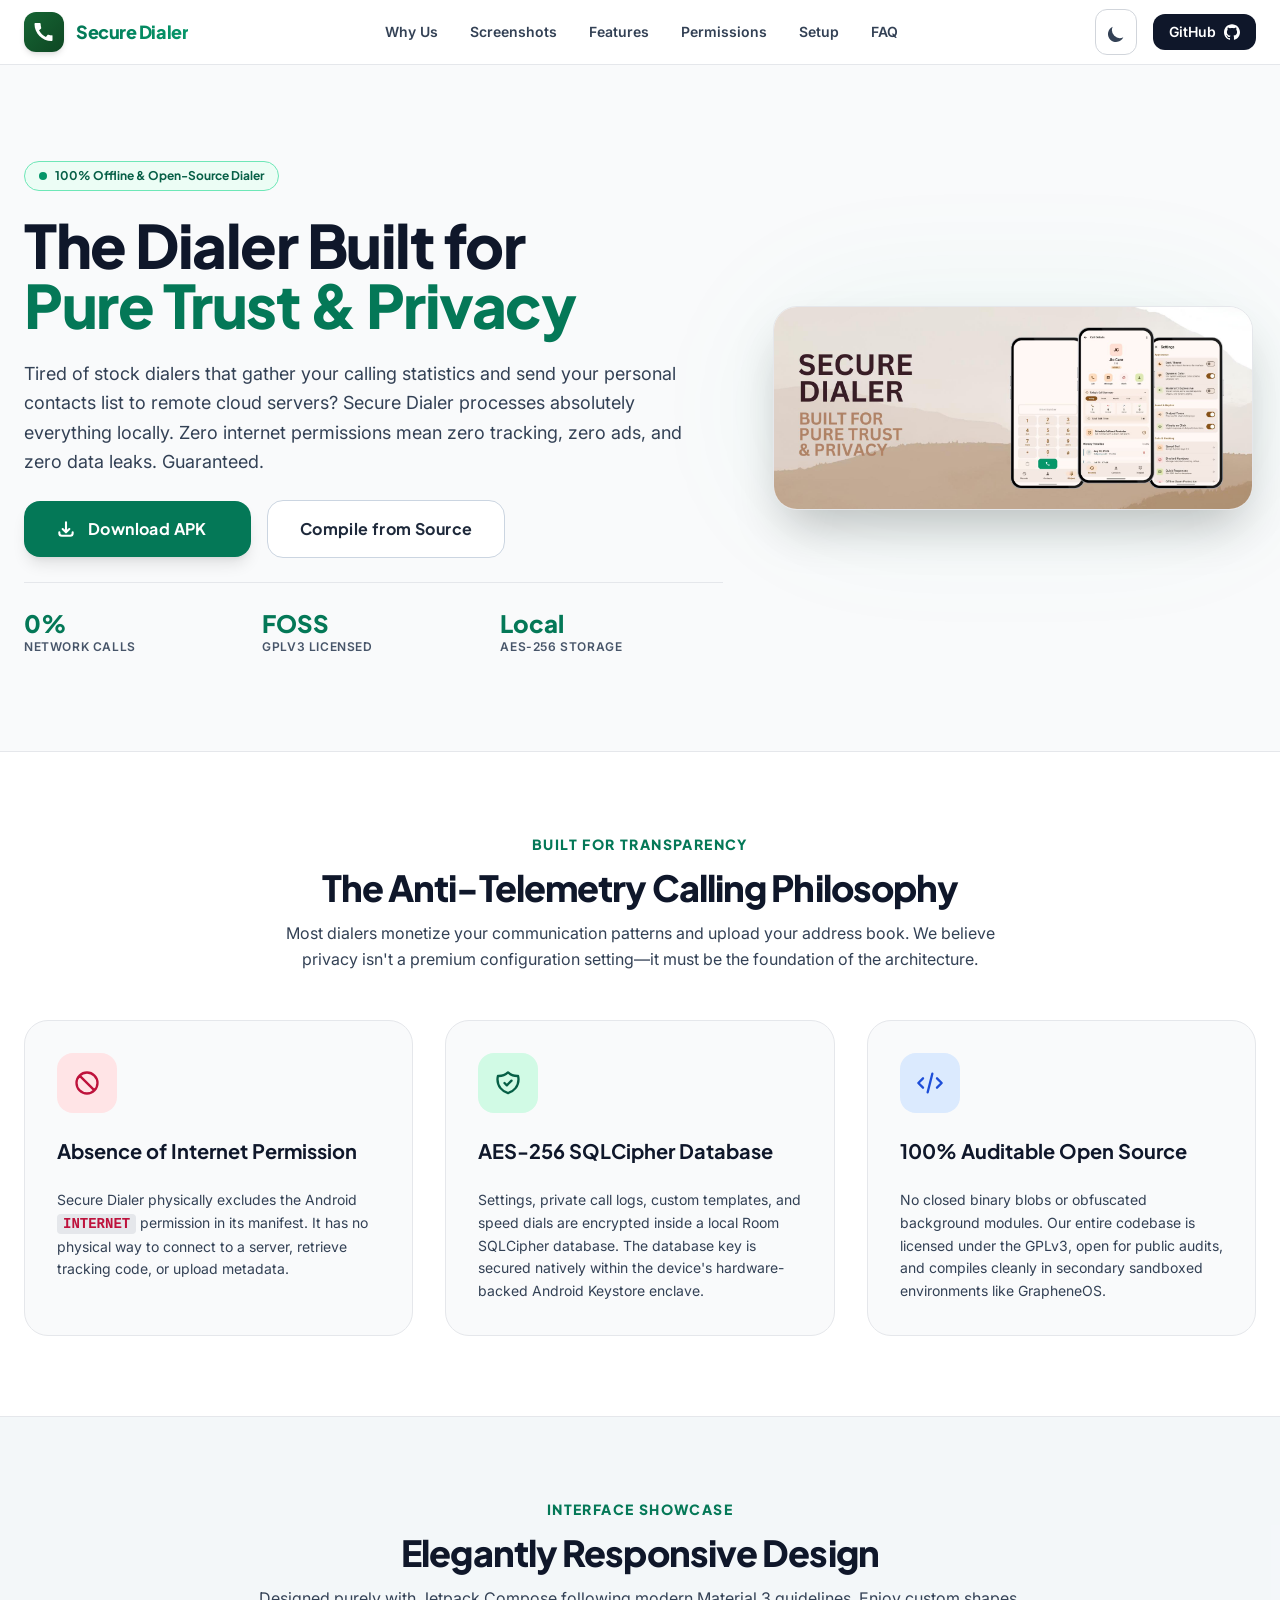
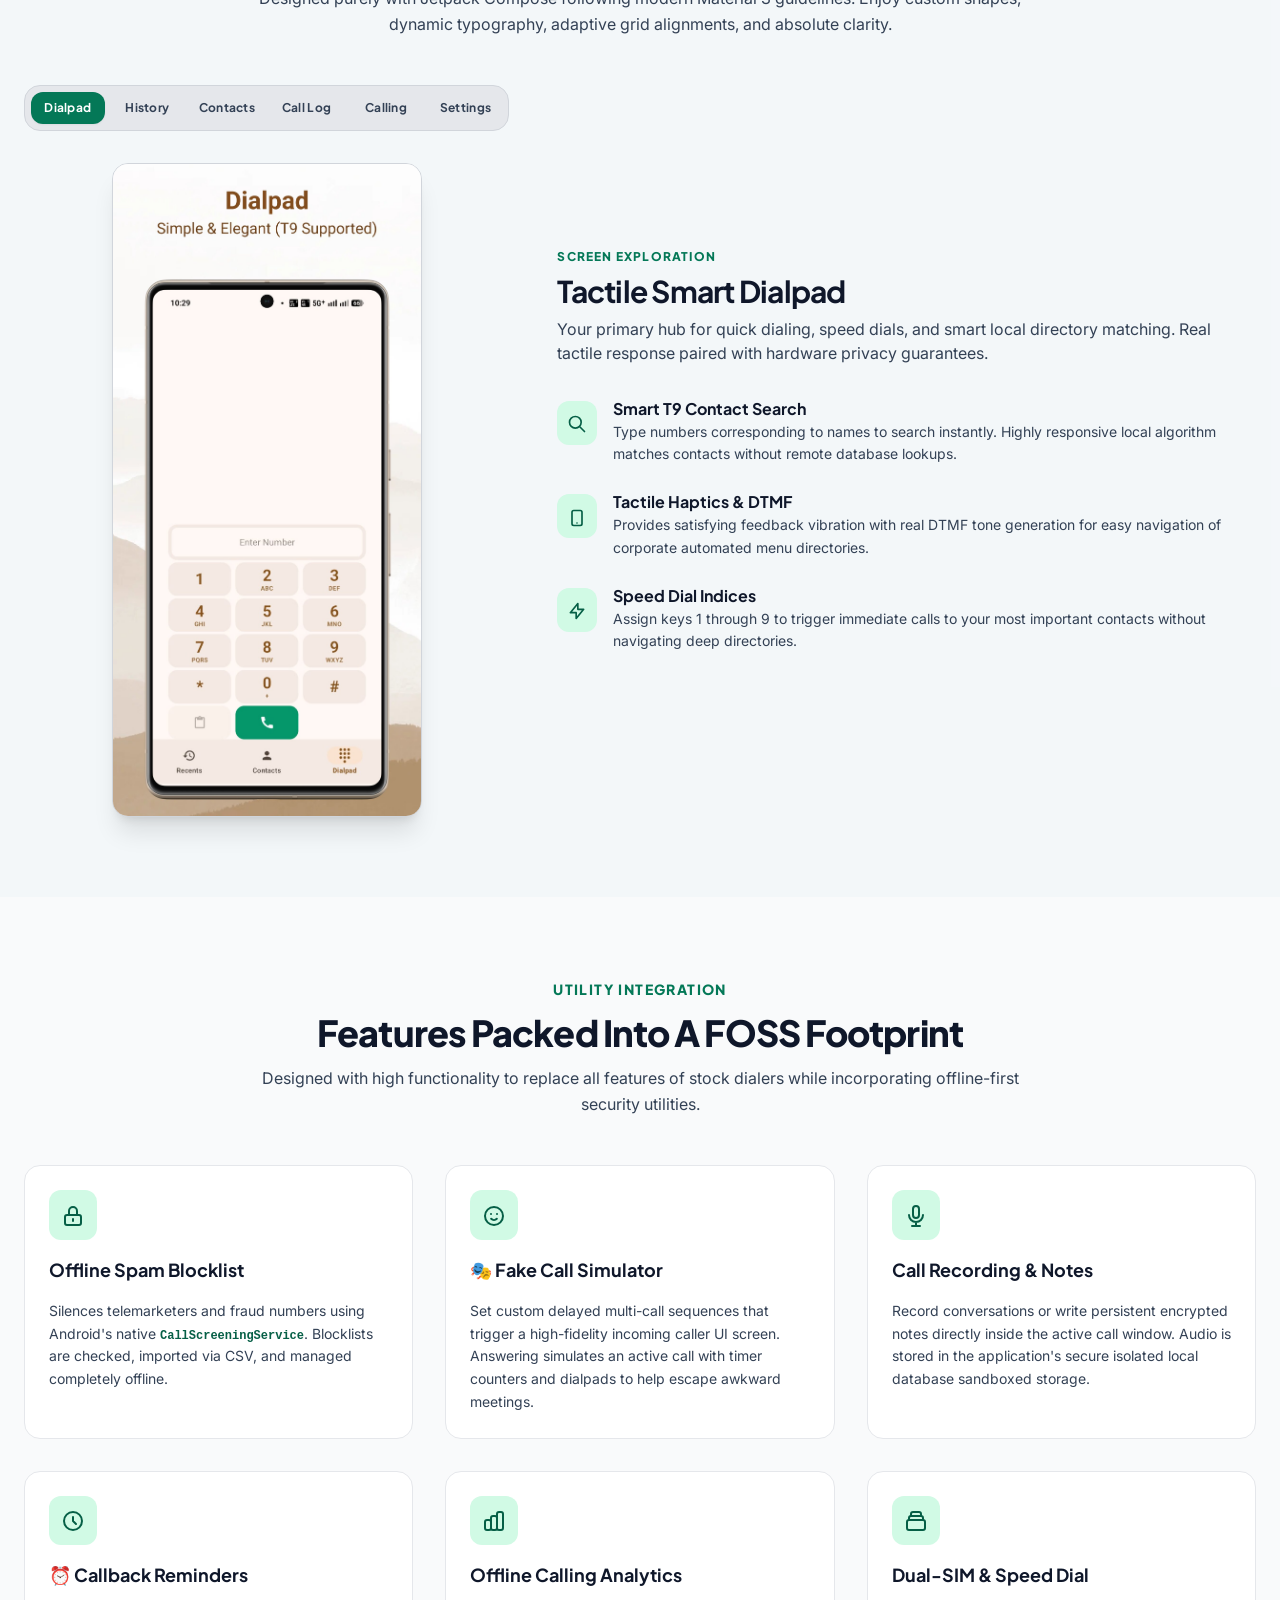
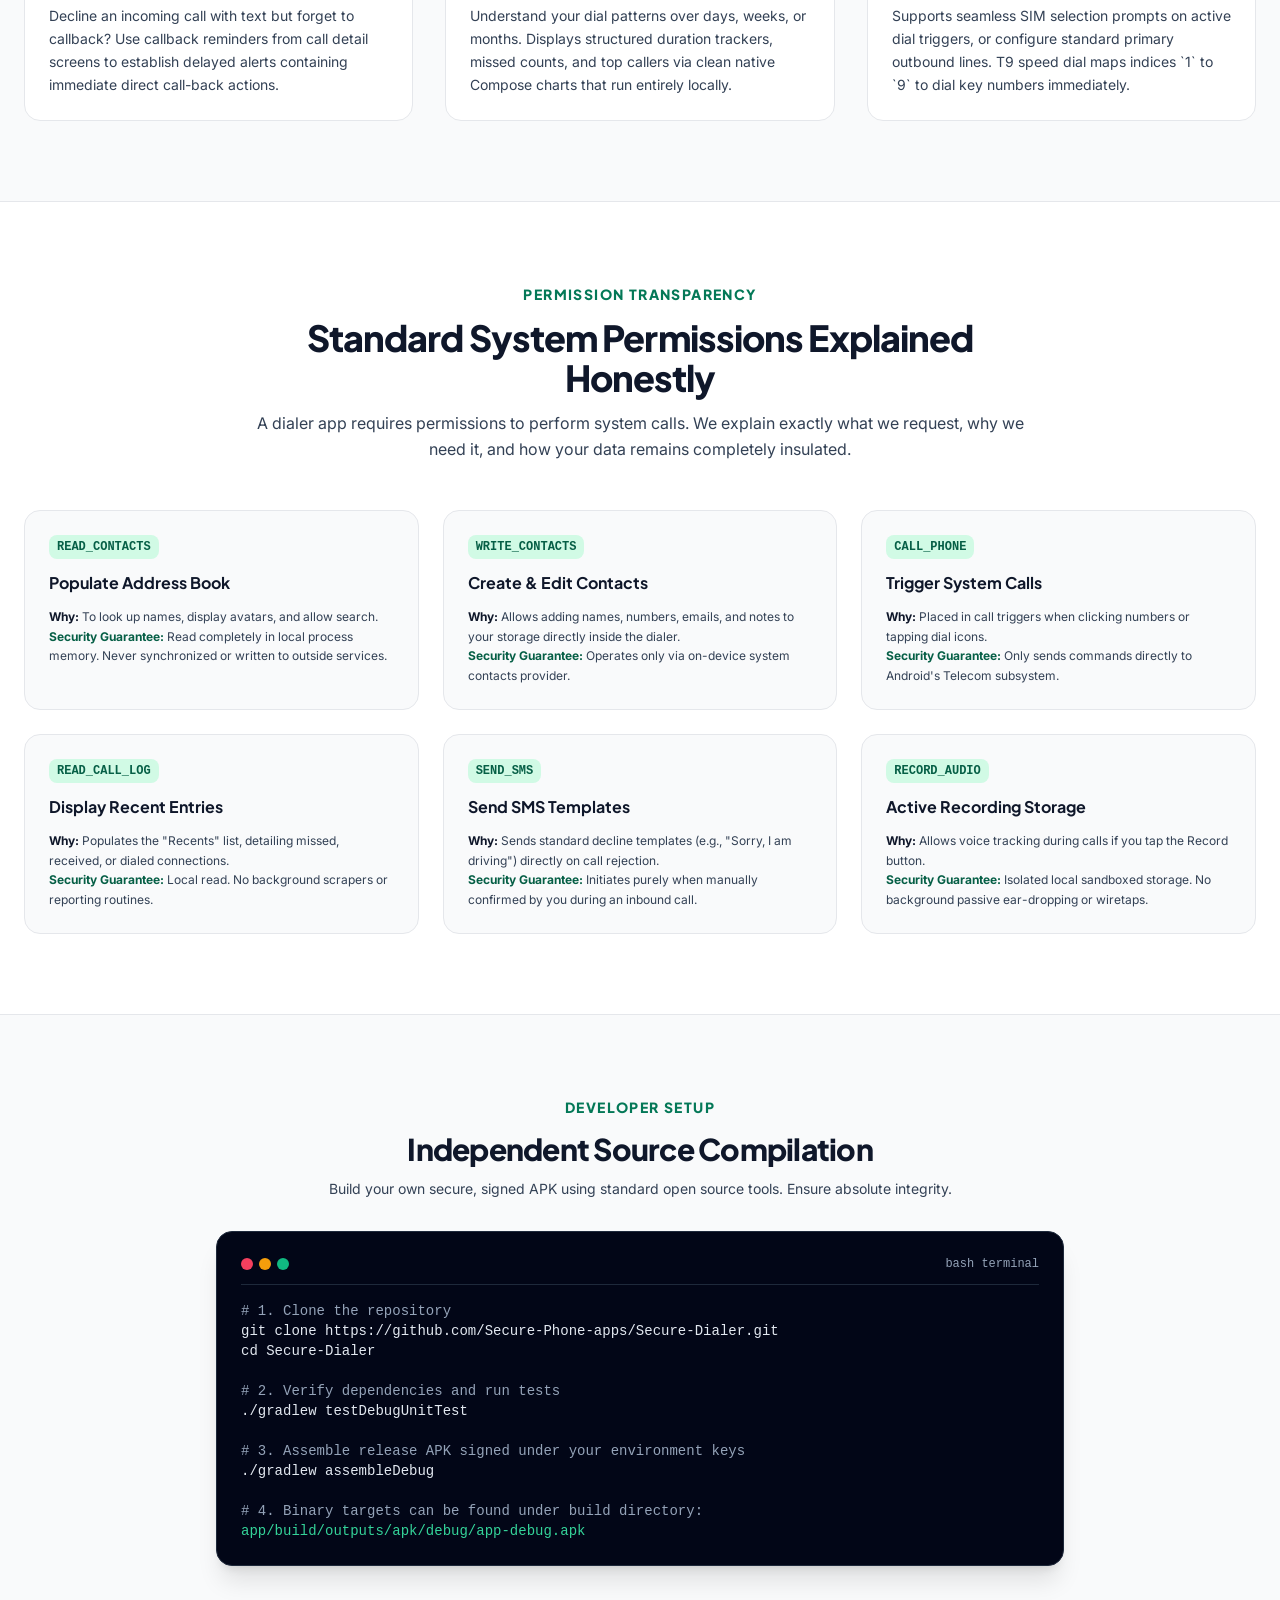
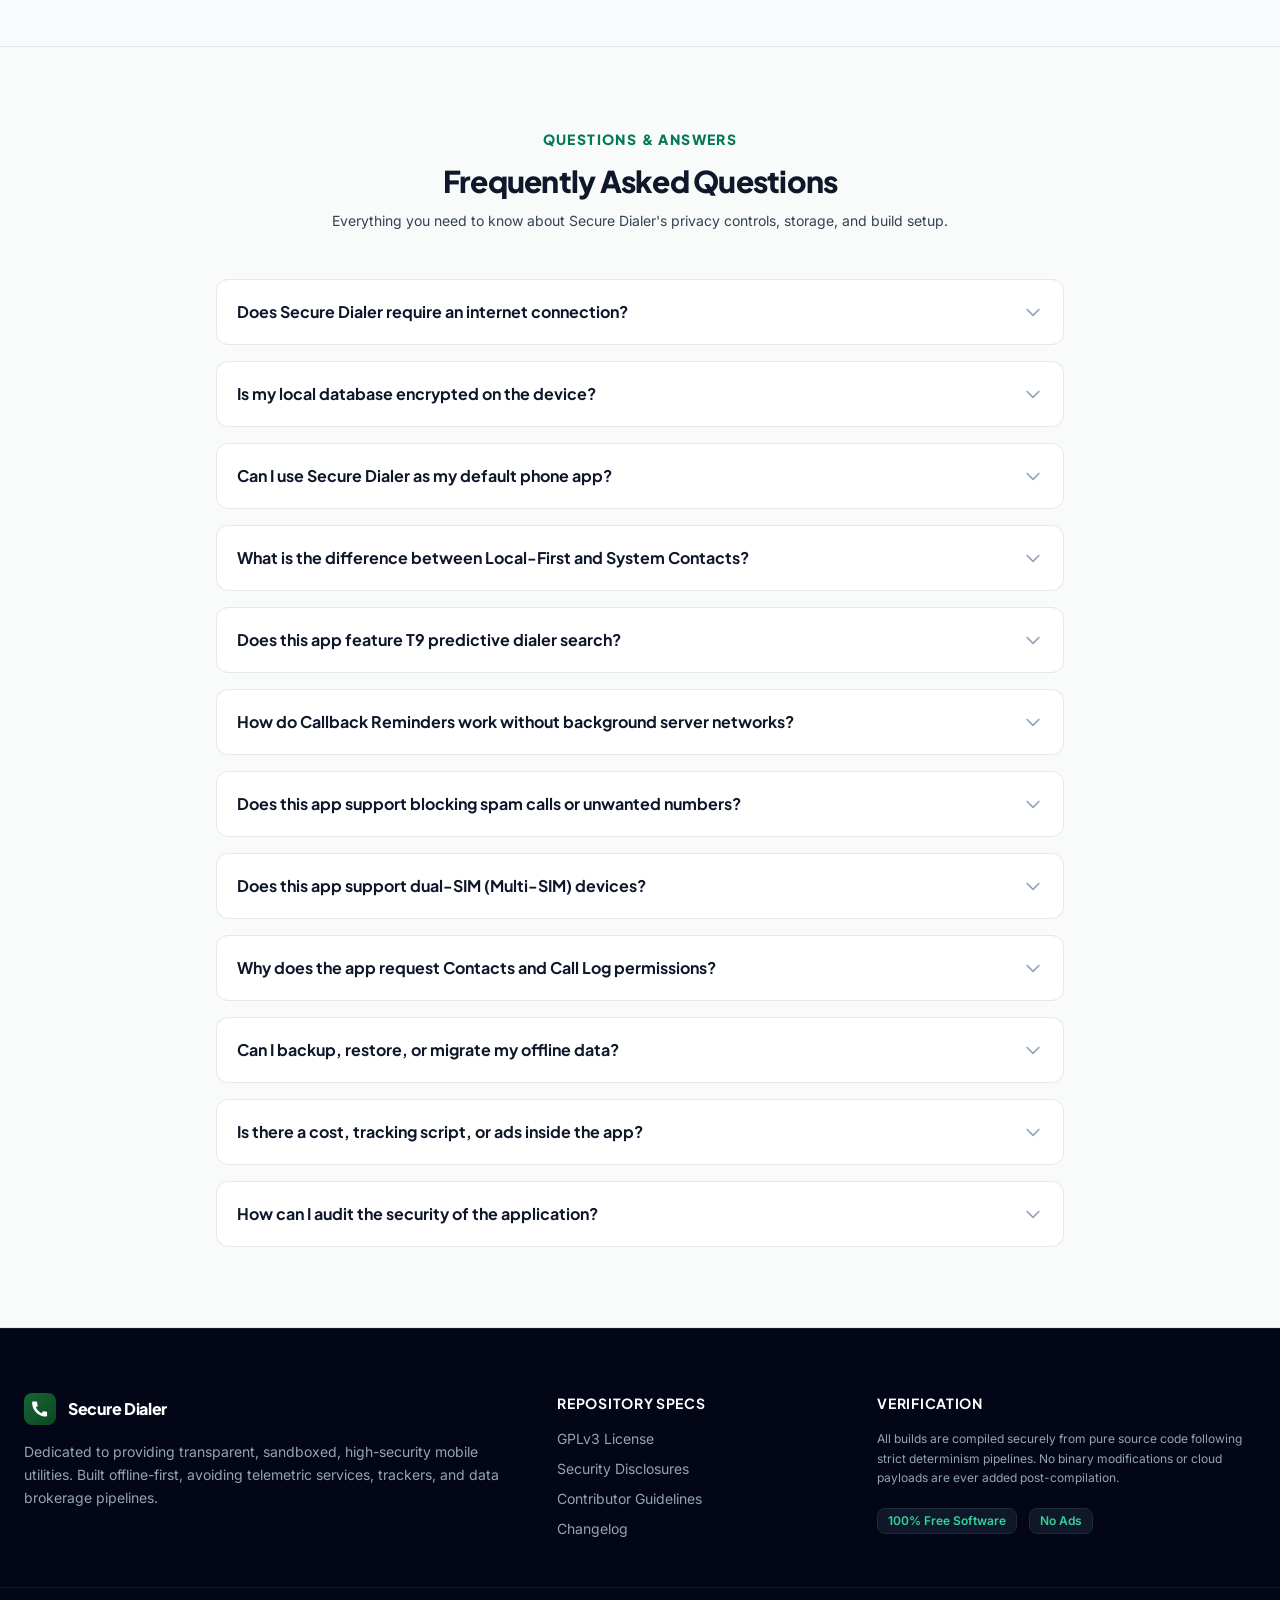
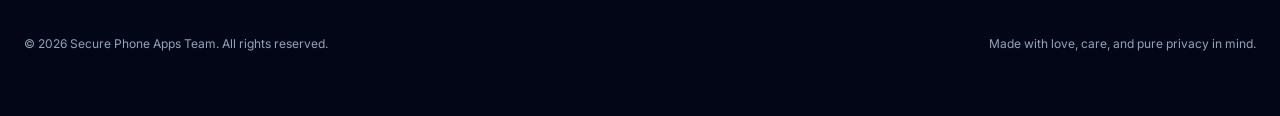
==== commit 304bd9e3: "style: add missing brand and emerald CSS utilities Define explicit CSS mappings for brand colors and" ====
--- a/index.html
+++ b/index.html
@@ -133,6 +133,31 @@
         .glow-emerald {
             box-shadow: 0 0 25px -5px rgba(16, 185, 129, 0.2);
         }
+
+        /* Standalone fallback for bg-emerald-700 which was omitted in CSS aggregation */
+        .bg-emerald-700 {
+            background-color: #047857 !important;
+        }
+
+        /* Direct mappings for custom brand classes to highly accessible Emerald hues */
+        .bg-brand-50 { background-color: #f0fdf4 !important; }
+        .text-brand-500 { color: #10b981 !important; }
+        .bg-brand-100 { background-color: #d1fae5 !important; }
+        .text-brand-700 { color: #047857 !important; }
+        .bg-brand-500 { background-color: #10b981 !important; }
+        .text-brand-600 { color: #059669 !important; }
+        .border-brand-500 { border-color: #10b981 !important; }
+        
+        .bg-brand-500\/10 { background-color: rgba(16, 185, 129, 0.1) !important; }
+        .bg-brand-500\/25 { background-color: rgba(16, 185, 129, 0.25) !important; }
+        .bg-brand-50\/15 { background-color: rgba(240, 253, 244, 0.15) !important; }
+        .border-brand-500\/20 { border-color: rgba(16, 185, 129, 0.2) !important; }
+        .border-brand-500\/25 { border-color: rgba(16, 185, 129, 0.25) !important; }
+
+        /* Dark mode context mappings for brand classes */
+        .dark .dark\:bg-brand-950\/20 { background-color: rgba(6, 78, 59, 0.2) !important; }
+        .dark .dark\:bg-brand-950 { background-color: #064e3b !important; }
+        .dark .dark\:text-brand-400 { color: #34d399 !important; }
     </style>
 </head>
 <body class="bg-gray-50 text-slate-800 dark:bg-darkbg-900 dark:text-slate-100 transition-colors duration-300 antialiased">
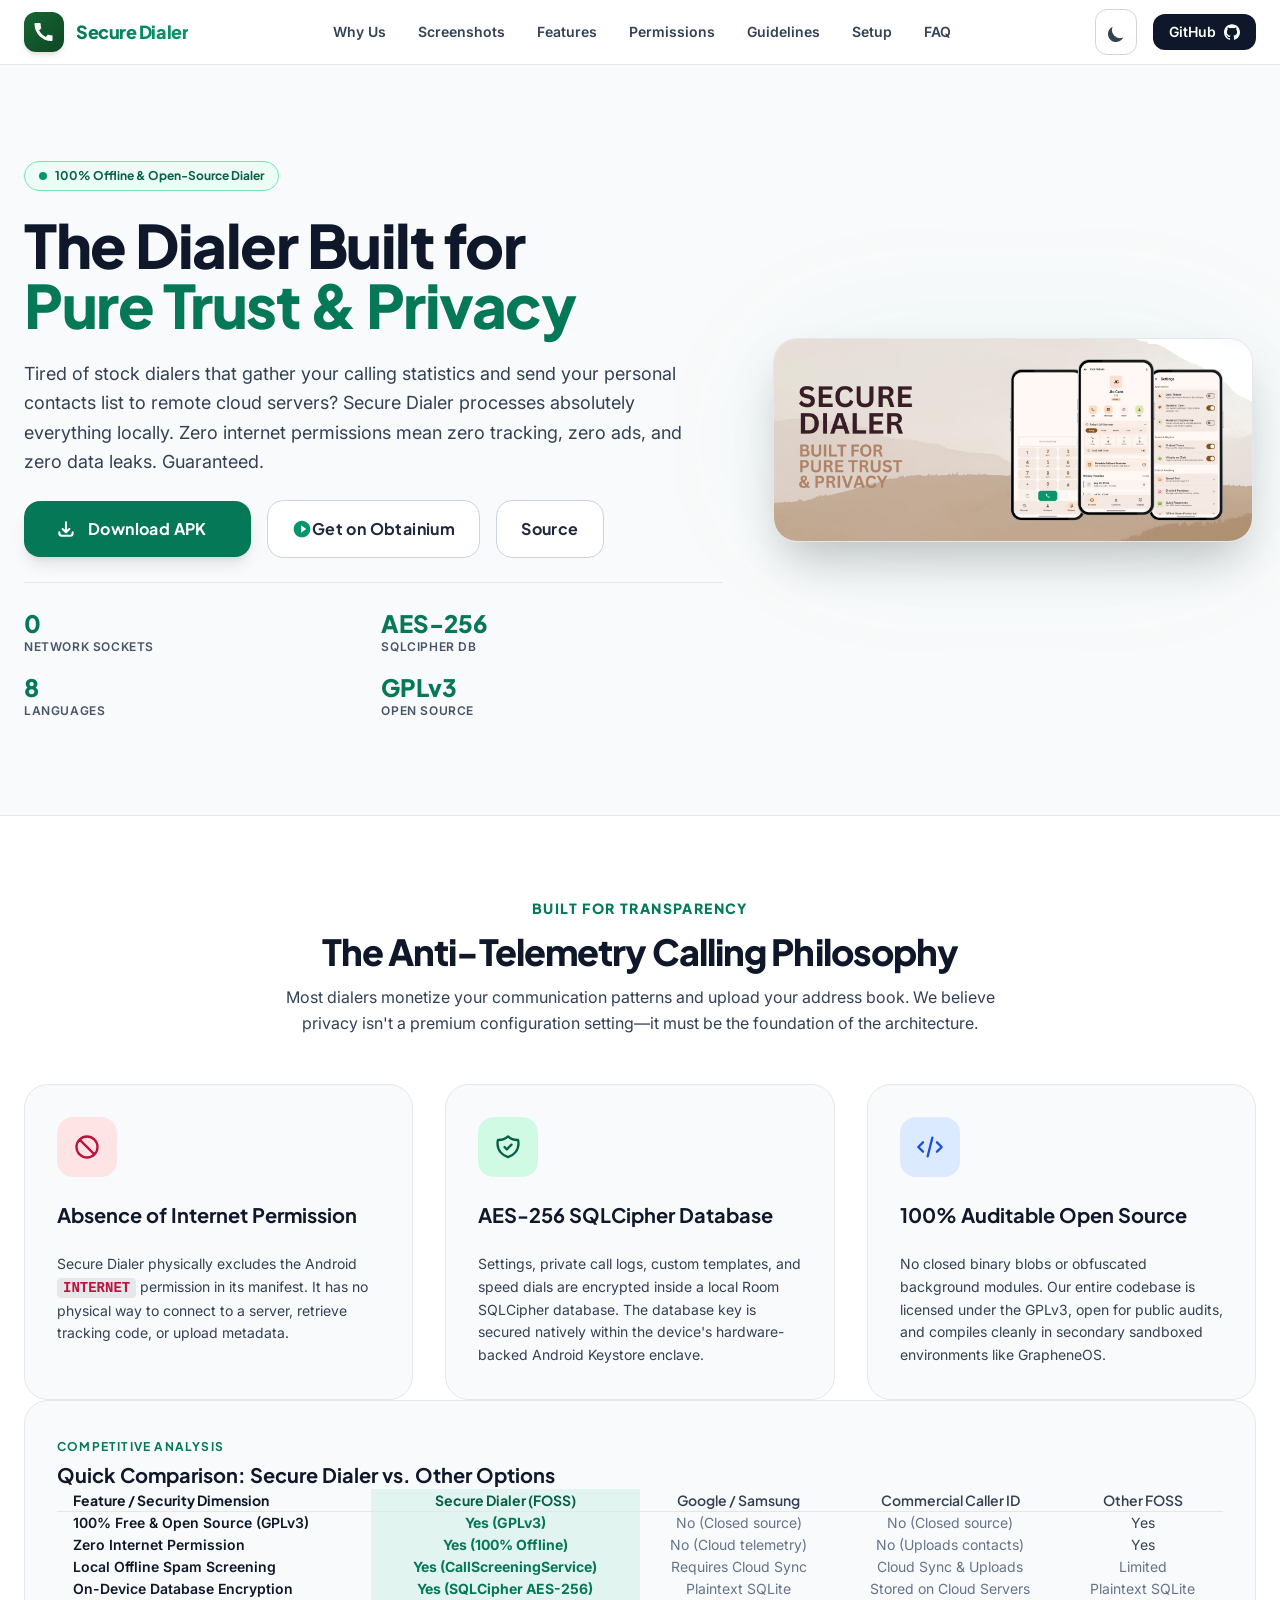
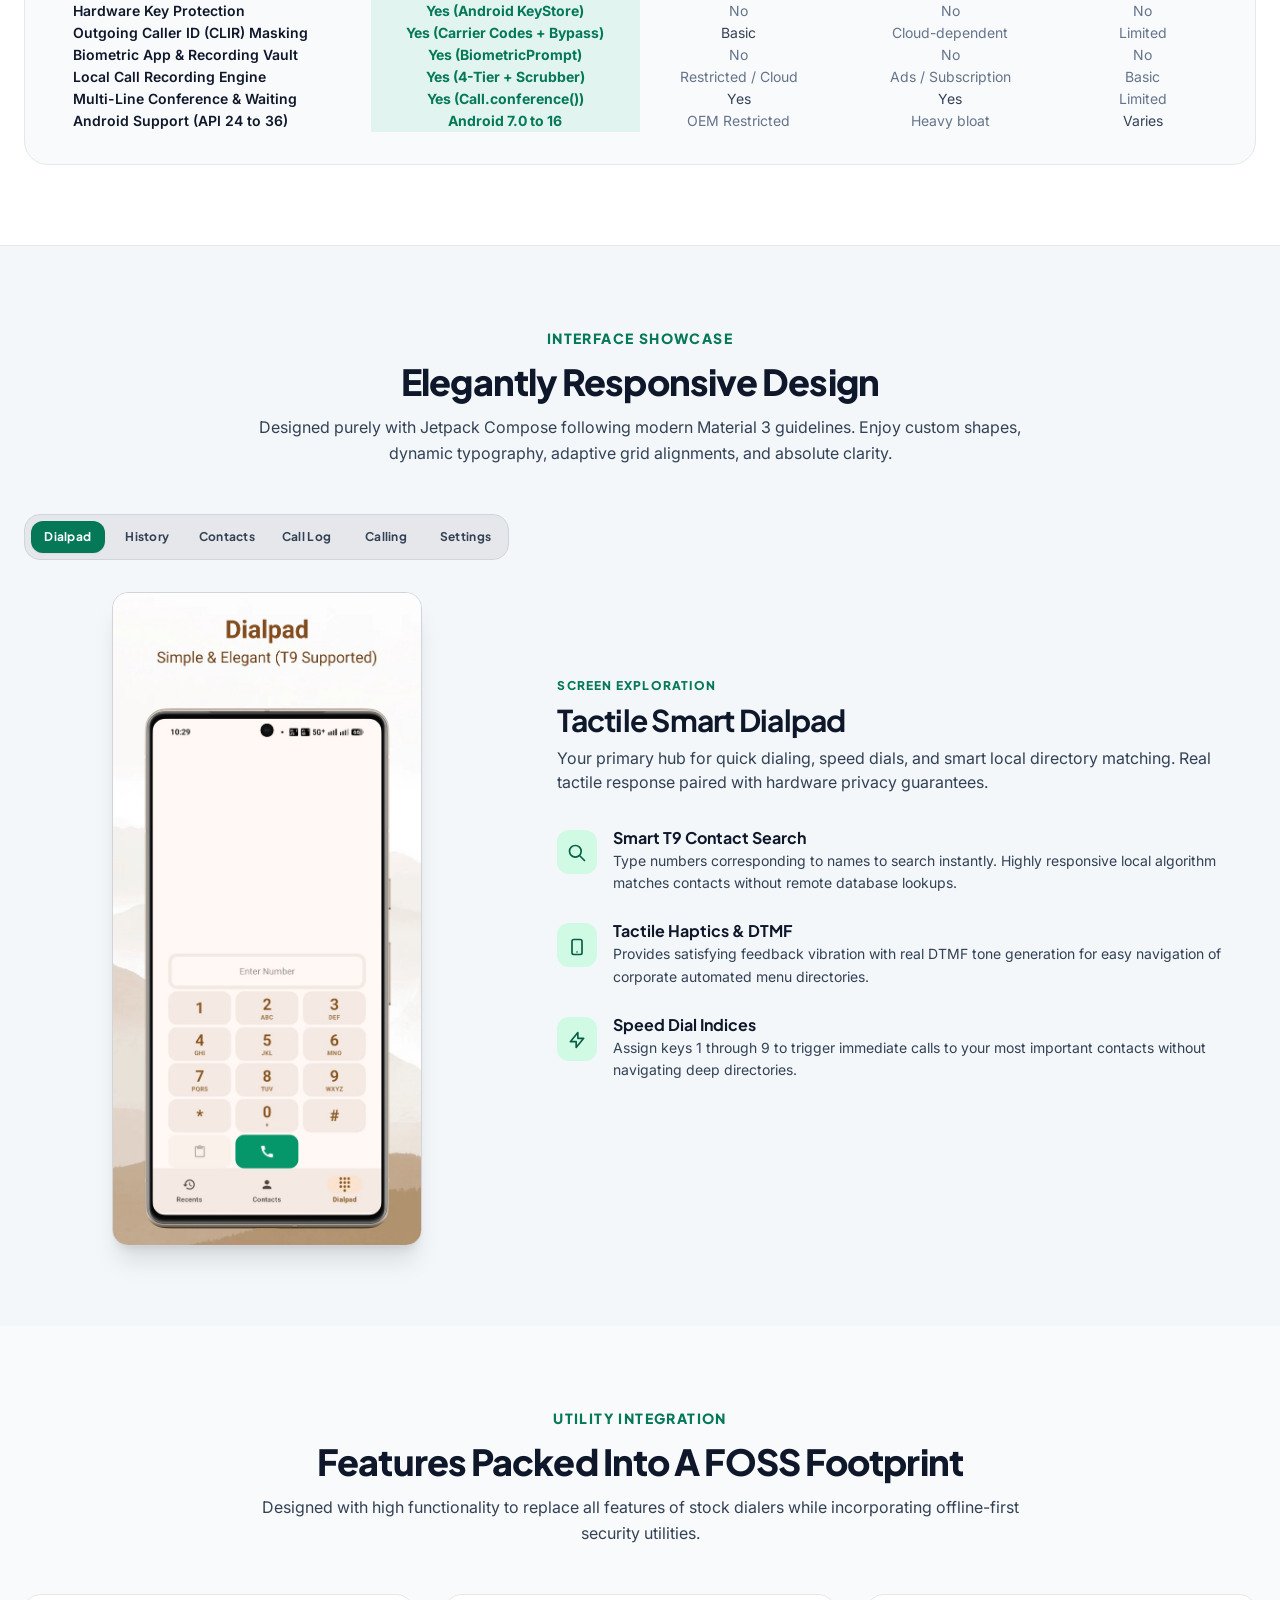
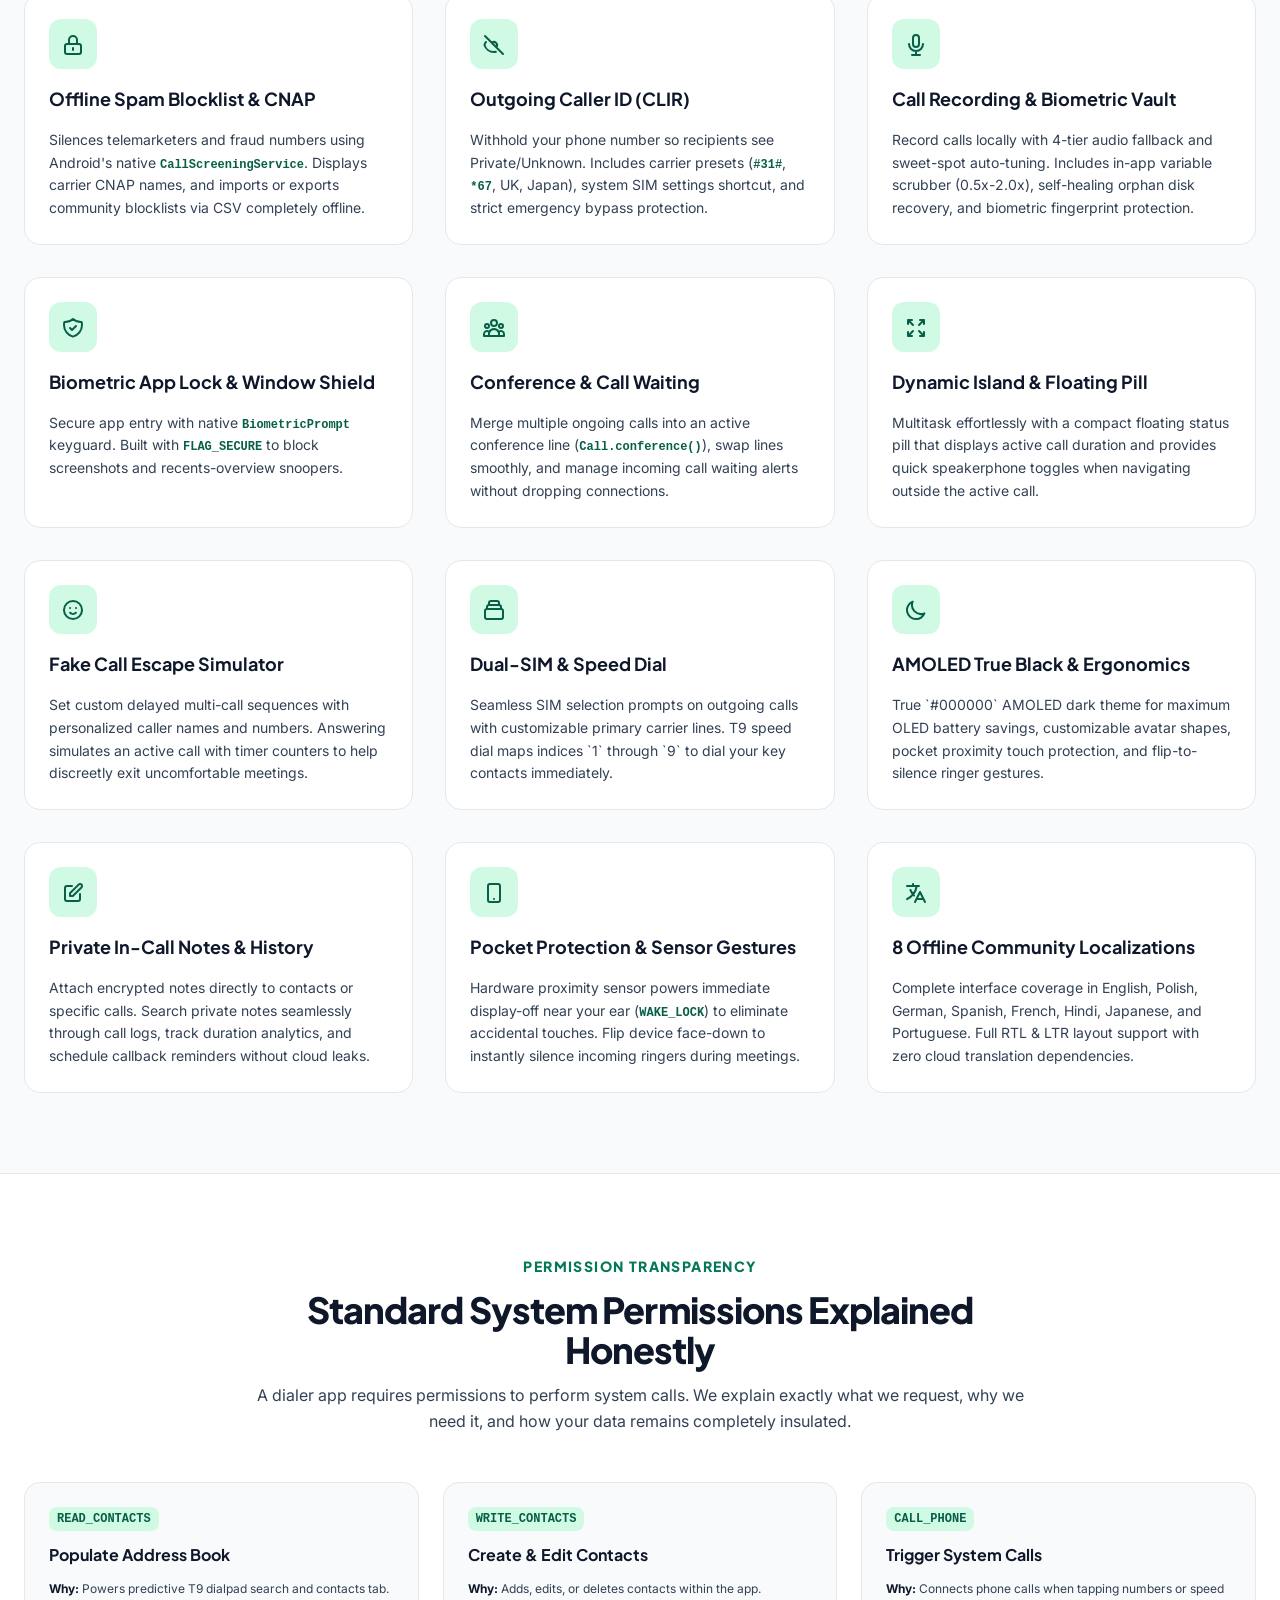
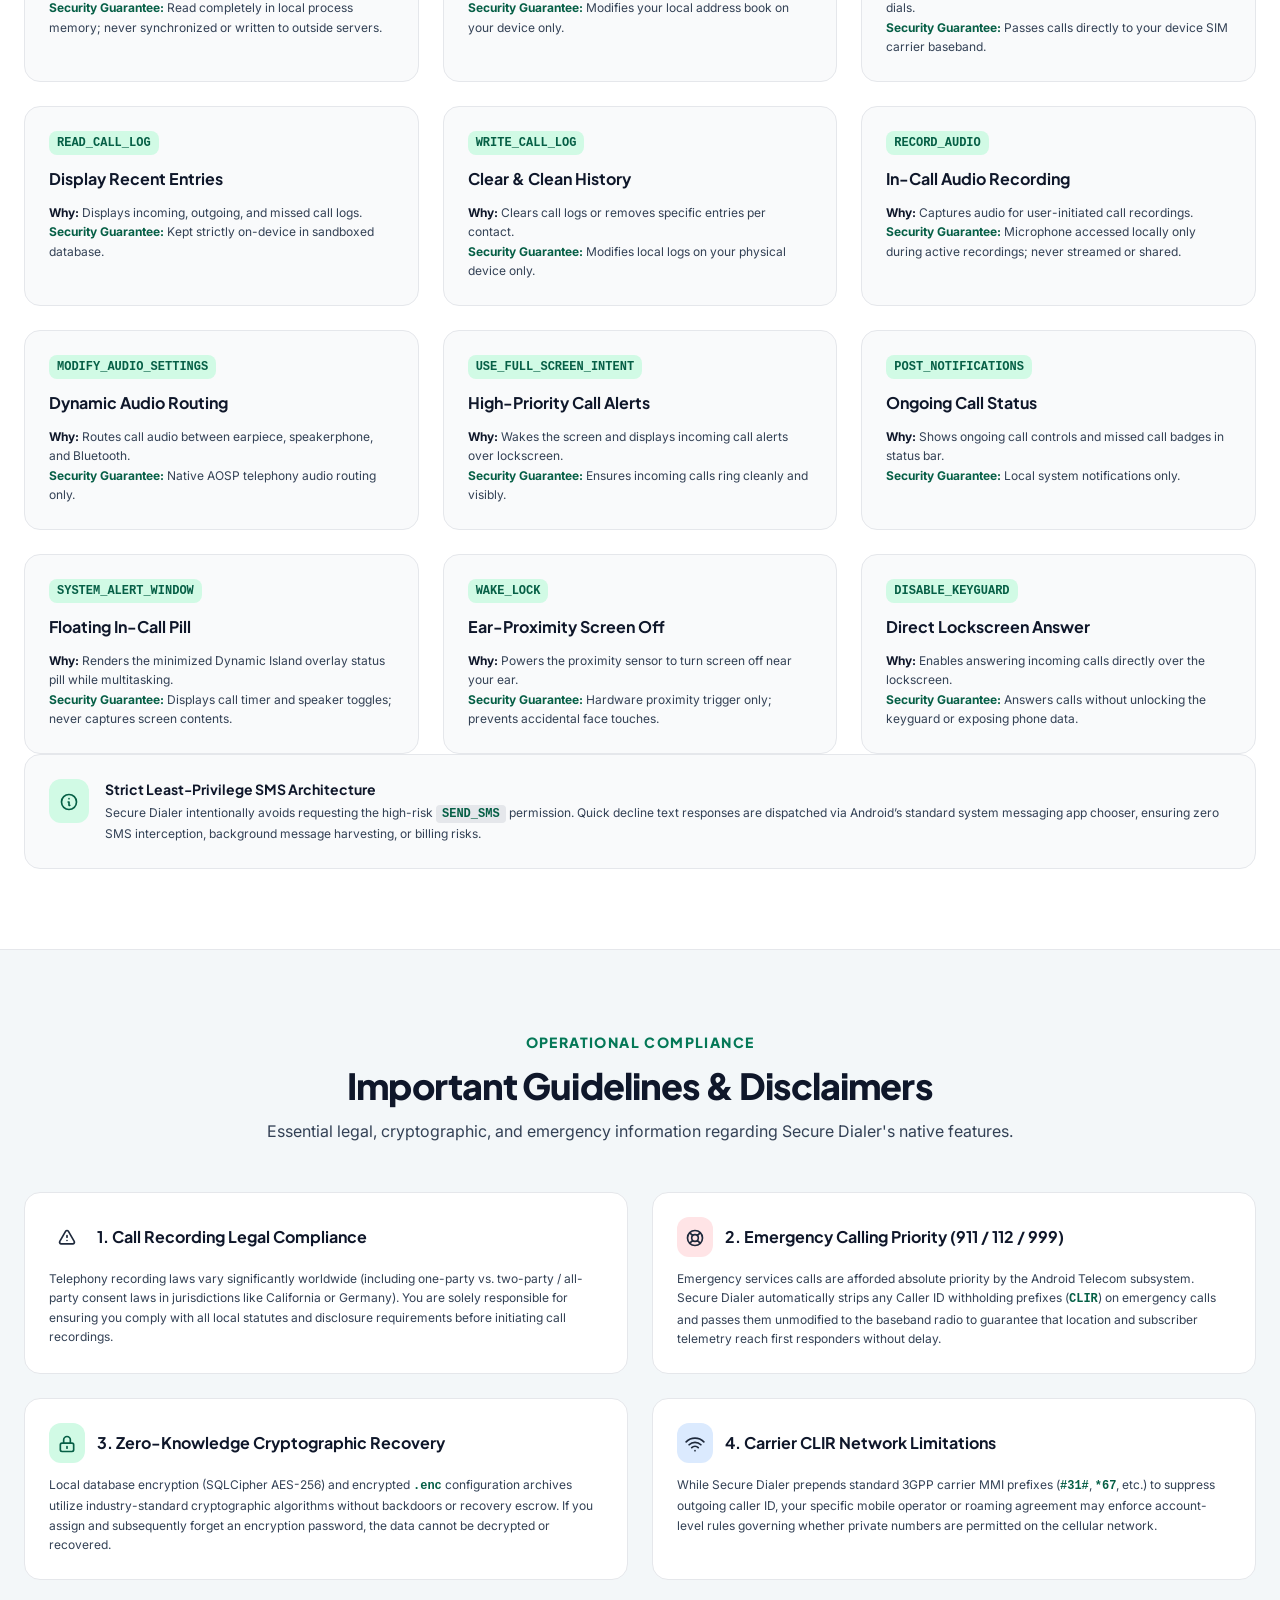
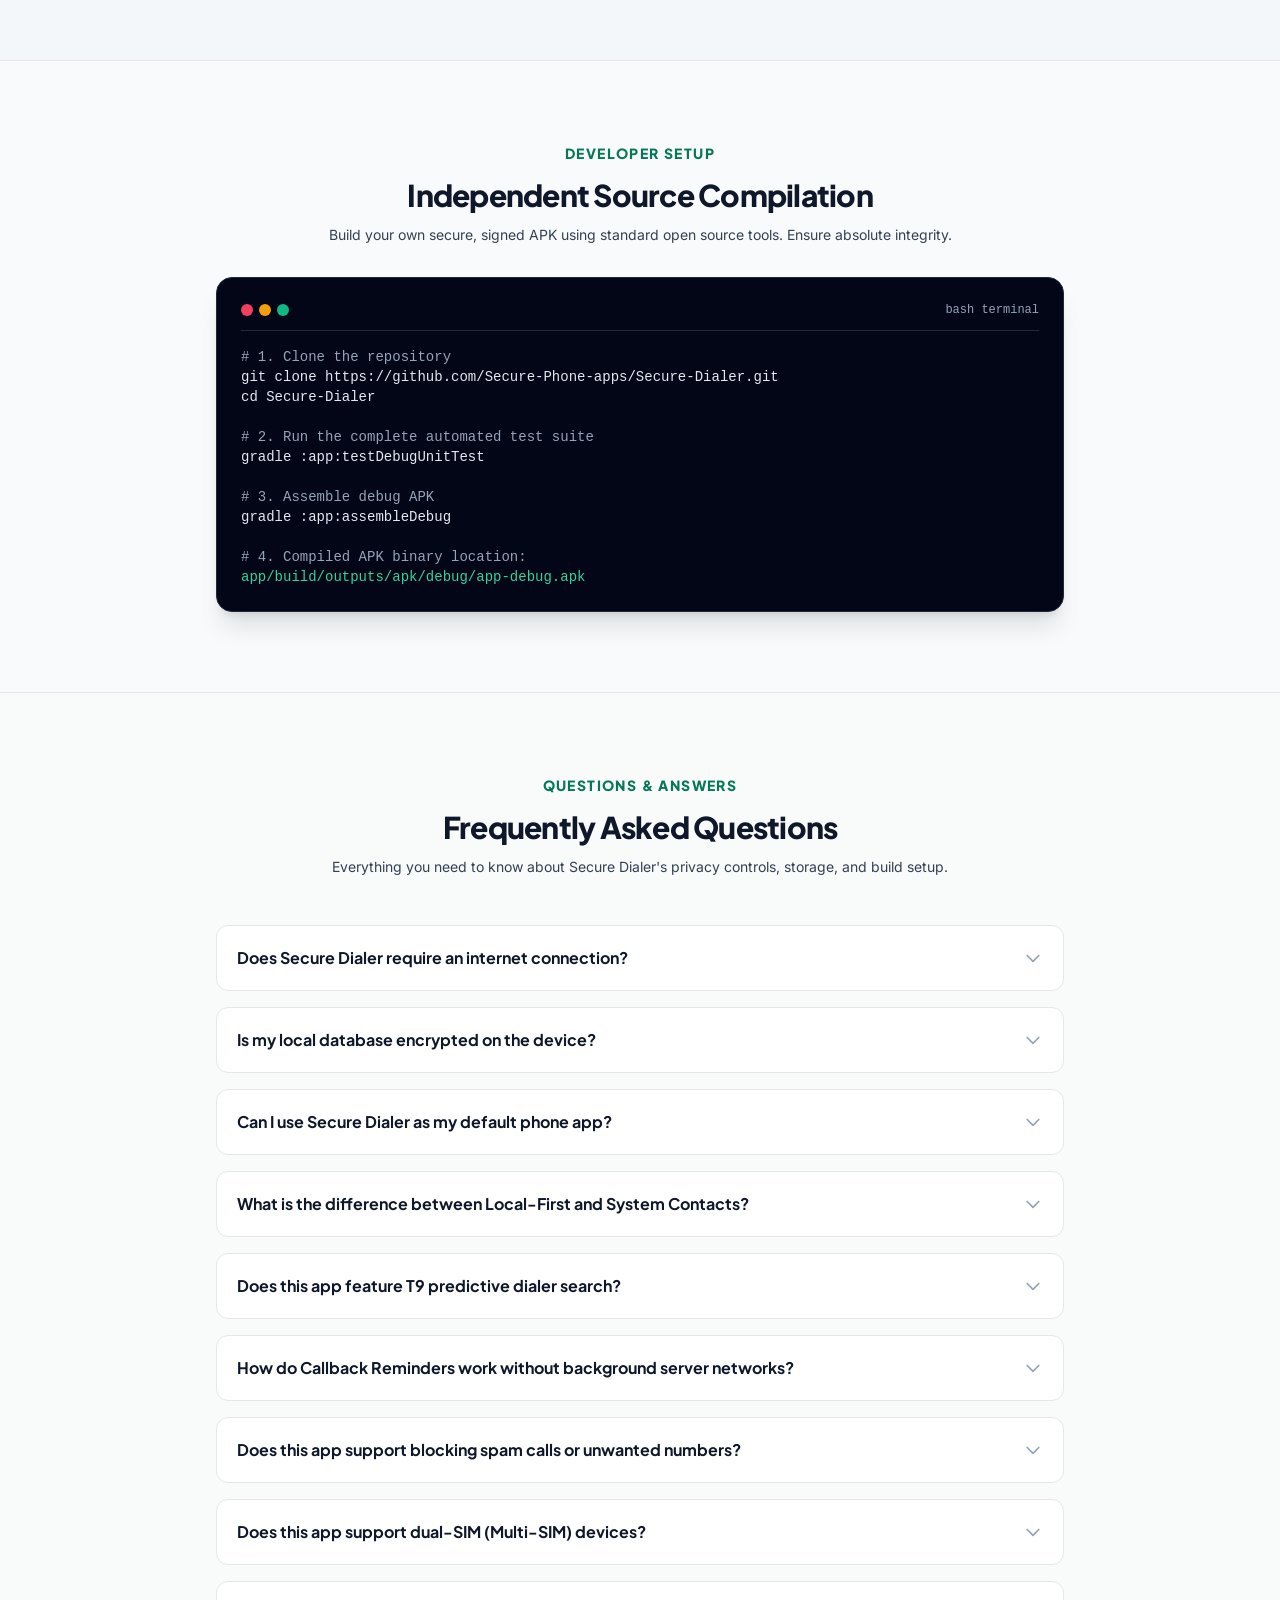
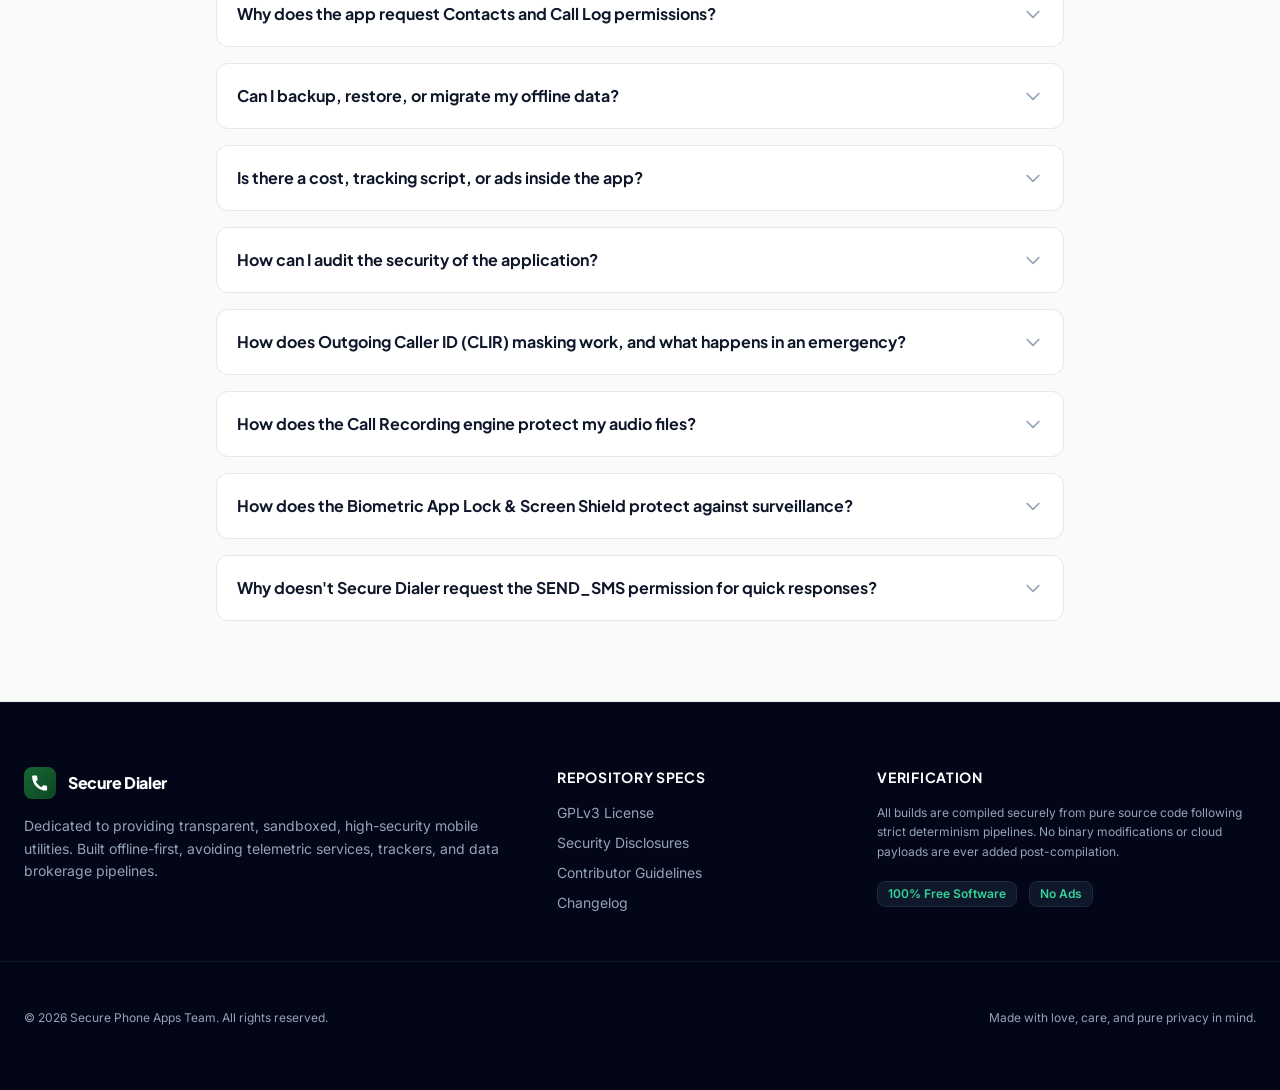
==== commit 41bbd2fc: "feat: add guidelines section and update download link Add a new "Guidelines" navigation link and upd" ====
--- a/index.html
+++ b/index.html
@@ -181,6 +181,7 @@
                 <a href="#screenshots" class="hover:text-emerald-700 dark:hover:text-emerald-400 transition-colors">Screenshots</a>
                 <a href="#features" class="hover:text-emerald-700 dark:hover:text-emerald-400 transition-colors">Features</a>
                 <a href="#permissions" class="hover:text-emerald-700 dark:hover:text-emerald-400 transition-colors">Permissions</a>
+                <a href="#guidelines" class="hover:text-emerald-700 dark:hover:text-emerald-400 transition-colors">Guidelines</a>
                 <a href="#setup" class="hover:text-emerald-700 dark:hover:text-emerald-400 transition-colors">Setup</a>
                 <a href="#faq" class="hover:text-emerald-700 dark:hover:text-emerald-400 transition-colors">FAQ</a>
             </nav>
@@ -239,24 +240,34 @@
                         </svg>
                         Download APK <span class="app-version-tag"></span>
                     </a>
-                    <a href="#setup" class="w-full sm:w-auto px-8 py-4 bg-white dark:bg-slate-800 border border-slate-300 dark:border-slate-700 hover:bg-slate-100 dark:hover:bg-slate-750 text-slate-800 dark:text-slate-100 rounded-2xl text-center font-display font-bold tracking-wide transition-all">
-                        Compile from Source
+                    <a href="https://apps.obtainium.imranr.dev/redirect.html?r=obtainium://add/https://github.com/Secure-Phone-apps/Secure-Dialer" target="_blank" class="w-full sm:w-auto px-6 py-4 bg-white dark:bg-slate-800 border border-slate-300 dark:border-slate-700 hover:bg-slate-100 dark:hover:bg-slate-750 text-slate-800 dark:text-slate-100 rounded-2xl text-center font-display font-bold tracking-wide transition-all flex items-center justify-center gap-2.5">
+                        <svg class="w-5 h-5 text-emerald-600 dark:text-emerald-400" fill="currentColor" viewBox="0 0 24 24" xmlns="http://www.w3.org/2000/svg">
+                            <path d="M12 2C6.48 2 2 6.48 2 12s4.48 10 10 10 10-4.48 10-10S17.52 2 12 2zm-1 14.5v-9l6 4.5-6 4.5z"/>
+                        </svg>
+                        Get on Obtainium
                     </a>
+                    <a href="#setup" class="w-full sm:w-auto px-6 py-4 bg-white dark:bg-slate-800 border border-slate-300 dark:border-slate-700 hover:bg-slate-100 dark:hover:bg-slate-750 text-slate-800 dark:text-slate-100 rounded-2xl text-center font-display font-bold tracking-wide transition-all">
+                        Source
+                    </a>
                 </div>
 
                 <!-- Verified Stats/Badges -->
-                <div class="pt-6 grid grid-cols-3 gap-4 border-t border-gray-200 dark:border-slate-800">
+                <div class="pt-6 grid grid-cols-2 sm:grid-cols-4 gap-4 border-t border-gray-200 dark:border-slate-800">
                     <div>
-                        <div class="font-display font-extrabold text-2xl text-emerald-700 dark:text-emerald-400">0%</div>
-                        <div class="text-xs text-slate-600 dark:text-slate-300 font-semibold uppercase tracking-wider">Network Calls</div>
+                        <div class="font-display font-extrabold text-2xl text-emerald-700 dark:text-emerald-400">0</div>
+                        <div class="text-xs text-slate-600 dark:text-slate-300 font-semibold uppercase tracking-wider">Network Sockets</div>
                     </div>
                     <div>
-                        <div class="font-display font-extrabold text-2xl text-emerald-700 dark:text-emerald-400">FOSS</div>
-                        <div class="text-xs text-slate-600 dark:text-slate-300 font-semibold uppercase tracking-wider">GPLv3 Licensed</div>
+                        <div class="font-display font-extrabold text-2xl text-emerald-700 dark:text-emerald-400">AES-256</div>
+                        <div class="text-xs text-slate-600 dark:text-slate-300 font-semibold uppercase tracking-wider">SQLCipher DB</div>
                     </div>
                     <div>
-                        <div class="font-display font-extrabold text-2xl text-emerald-700 dark:text-emerald-400">Local</div>
-                        <div class="text-xs text-slate-600 dark:text-slate-300 font-semibold uppercase tracking-wider">AES-256 Storage</div>
+                        <div class="font-display font-extrabold text-2xl text-emerald-700 dark:text-emerald-400">8</div>
+                        <div class="text-xs text-slate-600 dark:text-slate-300 font-semibold uppercase tracking-wider">Languages</div>
+                    </div>
+                    <div>
+                        <div class="font-display font-extrabold text-2xl text-emerald-700 dark:text-emerald-400">GPLv3</div>
+                        <div class="text-xs text-slate-600 dark:text-slate-300 font-semibold uppercase tracking-wider">Open Source</div>
                     </div>
                 </div>
             </div>
@@ -327,6 +338,97 @@
                         No closed binary blobs or obfuscated background modules. Our entire codebase is licensed under the GPLv3, open for public audits, and compiles cleanly in secondary sandboxed environments like GrapheneOS.
                     </p>
                 </div>
+            </div>
+
+            <!-- Quick Comparison Matrix Table -->
+            <div class="mt-12 overflow-x-auto rounded-3xl border border-gray-200 dark:border-slate-800 bg-gray-50 dark:bg-darkbg-900/60 p-6 sm:p-8">
+                <div class="text-left mb-6 space-y-1">
+                    <span class="text-xs font-display font-bold text-emerald-700 dark:text-emerald-400 uppercase tracking-widest">Competitive Analysis</span>
+                    <h3 class="text-xl sm:text-2xl font-display font-bold text-slate-900 dark:text-white">Quick Comparison: Secure Dialer vs. Other Options</h3>
+                </div>
+                <table class="w-full text-left border-collapse text-xs sm:text-sm">
+                    <thead>
+                        <tr class="border-b border-gray-200 dark:border-slate-800">
+                            <th class="py-3.5 px-4 font-display font-bold text-slate-900 dark:text-white">Feature / Security Dimension</th>
+                            <th class="py-3.5 px-4 font-display font-bold text-emerald-800 dark:text-emerald-400 bg-emerald-500/10 rounded-t-xl text-center">Secure Dialer (FOSS)</th>
+                            <th class="py-3.5 px-4 font-display font-semibold text-slate-700 dark:text-slate-300 text-center">Google / Samsung</th>
+                            <th class="py-3.5 px-4 font-display font-semibold text-slate-700 dark:text-slate-300 text-center">Commercial Caller ID</th>
+                            <th class="py-3.5 px-4 font-display font-semibold text-slate-700 dark:text-slate-300 text-center">Other FOSS</th>
+                        </tr>
+                    </thead>
+                    <tbody class="divide-y divide-gray-200 dark:divide-slate-800/60 text-slate-700 dark:text-slate-300">
+                        <tr>
+                            <td class="py-3 px-4 font-semibold text-slate-900 dark:text-white">100% Free & Open Source (GPLv3)</td>
+                            <td class="py-3 px-4 font-bold text-emerald-700 dark:text-emerald-400 bg-emerald-500/10 text-center">Yes (GPLv3)</td>
+                            <td class="py-3 px-4 text-center text-slate-500">No (Closed source)</td>
+                            <td class="py-3 px-4 text-center text-slate-500">No (Closed source)</td>
+                            <td class="py-3 px-4 text-center">Yes</td>
+                        </tr>
+                        <tr>
+                            <td class="py-3 px-4 font-semibold text-slate-900 dark:text-white">Zero Internet Permission</td>
+                            <td class="py-3 px-4 font-bold text-emerald-700 dark:text-emerald-400 bg-emerald-500/10 text-center">Yes (100% Offline)</td>
+                            <td class="py-3 px-4 text-center text-slate-500">No (Cloud telemetry)</td>
+                            <td class="py-3 px-4 text-center text-slate-500">No (Uploads contacts)</td>
+                            <td class="py-3 px-4 text-center">Yes</td>
+                        </tr>
+                        <tr>
+                            <td class="py-3 px-4 font-semibold text-slate-900 dark:text-white">Local Offline Spam Screening</td>
+                            <td class="py-3 px-4 font-bold text-emerald-700 dark:text-emerald-400 bg-emerald-500/10 text-center">Yes (CallScreeningService)</td>
+                            <td class="py-3 px-4 text-center text-slate-500">Requires Cloud Sync</td>
+                            <td class="py-3 px-4 text-center text-slate-500">Cloud Sync & Uploads</td>
+                            <td class="py-3 px-4 text-center text-slate-500">Limited</td>
+                        </tr>
+                        <tr>
+                            <td class="py-3 px-4 font-semibold text-slate-900 dark:text-white">On-Device Database Encryption</td>
+                            <td class="py-3 px-4 font-bold text-emerald-700 dark:text-emerald-400 bg-emerald-500/10 text-center">Yes (SQLCipher AES-256)</td>
+                            <td class="py-3 px-4 text-center text-slate-500">Plaintext SQLite</td>
+                            <td class="py-3 px-4 text-center text-slate-500">Stored on Cloud Servers</td>
+                            <td class="py-3 px-4 text-center text-slate-500">Plaintext SQLite</td>
+                        </tr>
+                        <tr>
+                            <td class="py-3 px-4 font-semibold text-slate-900 dark:text-white">Hardware Key Protection</td>
+                            <td class="py-3 px-4 font-bold text-emerald-700 dark:text-emerald-400 bg-emerald-500/10 text-center">Yes (Android KeyStore)</td>
+                            <td class="py-3 px-4 text-center text-slate-500">No</td>
+                            <td class="py-3 px-4 text-center text-slate-500">No</td>
+                            <td class="py-3 px-4 text-center text-slate-500">No</td>
+                        </tr>
+                        <tr>
+                            <td class="py-3 px-4 font-semibold text-slate-900 dark:text-white">Outgoing Caller ID (CLIR) Masking</td>
+                            <td class="py-3 px-4 font-bold text-emerald-700 dark:text-emerald-400 bg-emerald-500/10 text-center">Yes (Carrier Codes + Bypass)</td>
+                            <td class="py-3 px-4 text-center">Basic</td>
+                            <td class="py-3 px-4 text-center text-slate-500">Cloud-dependent</td>
+                            <td class="py-3 px-4 text-center text-slate-500">Limited</td>
+                        </tr>
+                        <tr>
+                            <td class="py-3 px-4 font-semibold text-slate-900 dark:text-white">Biometric App & Recording Vault</td>
+                            <td class="py-3 px-4 font-bold text-emerald-700 dark:text-emerald-400 bg-emerald-500/10 text-center">Yes (BiometricPrompt)</td>
+                            <td class="py-3 px-4 text-center text-slate-500">No</td>
+                            <td class="py-3 px-4 text-center text-slate-500">No</td>
+                            <td class="py-3 px-4 text-center text-slate-500">No</td>
+                        </tr>
+                        <tr>
+                            <td class="py-3 px-4 font-semibold text-slate-900 dark:text-white">Local Call Recording Engine</td>
+                            <td class="py-3 px-4 font-bold text-emerald-700 dark:text-emerald-400 bg-emerald-500/10 text-center">Yes (4-Tier + Scrubber)</td>
+                            <td class="py-3 px-4 text-center text-slate-500">Restricted / Cloud</td>
+                            <td class="py-3 px-4 text-center text-slate-500">Ads / Subscription</td>
+                            <td class="py-3 px-4 text-center text-slate-500">Basic</td>
+                        </tr>
+                        <tr>
+                            <td class="py-3 px-4 font-semibold text-slate-900 dark:text-white">Multi-Line Conference & Waiting</td>
+                            <td class="py-3 px-4 font-bold text-emerald-700 dark:text-emerald-400 bg-emerald-500/10 text-center">Yes (Call.conference())</td>
+                            <td class="py-3 px-4 text-center">Yes</td>
+                            <td class="py-3 px-4 text-center">Yes</td>
+                            <td class="py-3 px-4 text-center text-slate-500">Limited</td>
+                        </tr>
+                        <tr>
+                            <td class="py-3 px-4 font-semibold text-slate-900 dark:text-white">Android Support (API 24 to 36)</td>
+                            <td class="py-3 px-4 font-bold text-emerald-700 dark:text-emerald-400 bg-emerald-500/10 rounded-b-xl text-center">Android 7.0 to 16</td>
+                            <td class="py-3 px-4 text-center text-slate-500">OEM Restricted</td>
+                            <td class="py-3 px-4 text-center text-slate-500">Heavy bloat</td>
+                            <td class="py-3 px-4 text-center">Varies</td>
+                        </tr>
+                    </tbody>
+                </table>
             </div>
         </div>
     </section>
@@ -455,23 +557,23 @@
                             <path stroke-linecap="round" stroke-linejoin="round" stroke-width="2" d="M12 15v2m-6 4h12a2 2 0 002-2v-6a2 2 0 00-2-2H6a2 2 0 00-2 2v6a2 2 0 002 2zm10-10V7a4 4 0 00-8 0v4h8z"></path>
                         </svg>
                     </div>
-                    <h3 class="font-display font-bold text-lg text-slate-900 dark:text-white">Offline Spam Blocklist</h3>
+                    <h3 class="font-display font-bold text-lg text-slate-900 dark:text-white">Offline Spam Blocklist & CNAP</h3>
                     <p class="text-sm text-slate-700 dark:text-slate-300 leading-relaxed">
-                        Silences telemarketers and fraud numbers using Android's native <code class="font-mono text-xs text-emerald-800 dark:text-emerald-400 font-semibold">CallScreeningService</code>. Blocklists are checked, imported via CSV, and managed completely offline.
+                        Silences telemarketers and fraud numbers using Android's native <code class="font-mono text-xs text-emerald-800 dark:text-emerald-400 font-semibold">CallScreeningService</code>. Displays carrier CNAP names, and imports or exports community blocklists via CSV completely offline.
                     </p>
                 </div>
 
                 <!-- Feature 2 -->
                 <div class="p-6 bg-white dark:bg-darkbg-800 rounded-2xl border border-gray-200 dark:border-slate-800 space-y-4">
                     <div class="p-3 bg-emerald-100 dark:bg-emerald-950/40 text-emerald-800 dark:text-emerald-300 rounded-xl w-fit">
-                        <!-- Theatre mask Icon -->
+                        <!-- Eye-Off Privacy Icon -->
                         <svg class="w-6 h-6" fill="none" stroke="currentColor" viewBox="0 0 24 24" xmlns="http://www.w3.org/2000/svg">
-                            <path stroke-linecap="round" stroke-linejoin="round" stroke-width="2" d="M14.828 14.828a4 4 0 01-5.656 0M9 10h.01M15 10h.01M21 12a9 9 0 11-18 0 9 9 0 0118 0z"></path>
-                        </svg>
-                    </div>
-                    <h3 class="font-display font-bold text-lg text-slate-900 dark:text-white">🎭 Fake Call Simulator</h3>
+                            <path stroke-linecap="round" stroke-linejoin="round" stroke-width="2" d="M13.875 18.825A10.05 10.05 0 0112 19c-4.478 0-8.268-2.943-9.543-7a9.97 9.97 0 011.563-3.029m5.858.908a3 3 0 114.243 4.243M9.878 9.878l4.242 4.242M9.88 9.88l-3.29-3.29m7.532 7.532l3.29 3.29M3 3l18 18"></path>
+                        </svg>
+                    </div>
+                    <h3 class="font-display font-bold text-lg text-slate-900 dark:text-white">Outgoing Caller ID (CLIR)</h3>
                     <p class="text-sm text-slate-700 dark:text-slate-300 leading-relaxed">
-                        Set custom delayed multi-call sequences that trigger a high-fidelity incoming caller UI screen. Answering simulates an active call with timer counters and dialpads to help escape awkward meetings.
+                        Withhold your phone number so recipients see Private/Unknown. Includes carrier presets (<code class="font-mono text-xs text-emerald-800 dark:text-emerald-400 font-semibold">#31#</code>, <code class="font-mono text-xs text-emerald-800 dark:text-emerald-400 font-semibold">*67</code>, UK, Japan), system SIM settings shortcut, and strict emergency bypass protection.
                     </p>
                 </div>
 
@@ -483,41 +585,69 @@
                             <path stroke-linecap="round" stroke-linejoin="round" stroke-width="2" d="M19 11a7 7 0 01-7 7m0 0a7 7 0 01-7-7m7 7v4m0 0H8m4 0h4m-4-8a3 3 0 01-3-3V5a3 3 0 116 0v6a3 3 0 01-3 3z"></path>
                         </svg>
                     </div>
-                    <h3 class="font-display font-bold text-lg text-slate-900 dark:text-white">Call Recording & Notes</h3>
+                    <h3 class="font-display font-bold text-lg text-slate-900 dark:text-white">Call Recording & Biometric Vault</h3>
                     <p class="text-sm text-slate-700 dark:text-slate-300 leading-relaxed">
-                        Record conversations or write persistent encrypted notes directly inside the active call window. Audio is stored in the application's secure isolated local database sandboxed storage.
+                        Record calls locally with 4-tier audio fallback and sweet-spot auto-tuning. Includes in-app variable scrubber (0.5x-2.0x), self-healing orphan disk recovery, and biometric fingerprint protection.
                     </p>
                 </div>
 
                 <!-- Feature 4 -->
+                <div class="p-6 bg-white dark:bg-darkbg-800 rounded-2xl border border-gray-200 dark:border-slate-800 space-y-4">
+                    <div class="p-3 bg-emerald-100 dark:bg-emerald-950/40 text-emerald-800 dark:text-emerald-300 rounded-xl w-fit">
+                        <!-- Biometric Lock Shield Icon -->
+                        <svg class="w-6 h-6" fill="none" stroke="currentColor" viewBox="0 0 24 24" xmlns="http://www.w3.org/2000/svg">
+                            <path stroke-linecap="round" stroke-linejoin="round" stroke-width="2" d="M9 12l2 2 4-4m5.618-4.016A11.955 11.955 0 0112 2.944a11.955 11.955 0 01-8.618 3.04A12.02 12.02 0 003 9c0 5.591 3.824 10.29 9 11.622 5.176-1.332 9-6.03 9-11.622 0-1.042-.133-2.052-.382-3.016z"></path>
+                        </svg>
+                    </div>
+                    <h3 class="font-display font-bold text-lg text-slate-900 dark:text-white">Biometric App Lock & Window Shield</h3>
+                    <p class="text-sm text-slate-700 dark:text-slate-300 leading-relaxed">
+                        Secure app entry with native <code class="font-mono text-xs text-emerald-800 dark:text-emerald-400 font-semibold">BiometricPrompt</code> keyguard. Built with <code class="font-mono text-xs text-emerald-800 dark:text-emerald-400 font-semibold">FLAG_SECURE</code> to block screenshots and recents-overview snoopers.
+                    </p>
+                </div>
+
+                <!-- Feature 5 -->
+                <div class="p-6 bg-white dark:bg-darkbg-800 rounded-2xl border border-gray-200 dark:border-slate-800 space-y-4">
+                    <div class="p-3 bg-emerald-100 dark:bg-emerald-950/40 text-emerald-800 dark:text-emerald-300 rounded-xl w-fit">
+                        <!-- Conference Users Icon -->
+                        <svg class="w-6 h-6" fill="none" stroke="currentColor" viewBox="0 0 24 24" xmlns="http://www.w3.org/2000/svg">
+                            <path stroke-linecap="round" stroke-linejoin="round" stroke-width="2" d="M17 20h5v-2a3 3 0 00-5.356-1.857M17 20H7m10 0v-2c0-.656-.126-1.283-.356-1.857M7 20H2v-2a3 3 0 015.356-1.857M7 20v-2c0-.656.126-1.283.356-1.857m0 0a5.002 5.002 0 019.288 0M15 7a3 3 0 11-6 0 3 3 0 016 0zm6 3a2 2 0 11-4 0 2 2 0 014 0zM7 10a2 2 0 11-4 0 2 2 0 014 0z"></path>
+                        </svg>
+                    </div>
+                    <h3 class="font-display font-bold text-lg text-slate-900 dark:text-white">Conference & Call Waiting</h3>
+                    <p class="text-sm text-slate-700 dark:text-slate-300 leading-relaxed">
+                        Merge multiple ongoing calls into an active conference line (<code class="font-mono text-xs text-emerald-800 dark:text-emerald-400 font-semibold">Call.conference()</code>), swap lines smoothly, and manage incoming call waiting alerts without dropping connections.
+                    </p>
+                </div>
+
+                <!-- Feature 6 -->
+                <div class="p-6 bg-white dark:bg-darkbg-800 rounded-2xl border border-gray-200 dark:border-slate-800 space-y-4">
+                    <div class="p-3 bg-emerald-100 dark:bg-emerald-950/40 text-emerald-800 dark:text-emerald-300 rounded-xl w-fit">
+                        <!-- Floating Pill Overlay Icon -->
+                        <svg class="w-6 h-6" fill="none" stroke="currentColor" viewBox="0 0 24 24" xmlns="http://www.w3.org/2000/svg">
+                            <path stroke-linecap="round" stroke-linejoin="round" stroke-width="2" d="M4 8V4m0 0h4M4 4l5 5m11-1V4m0 0h-4m4 0l-5 5M4 16v4m0 0h4m-4 0l5-5m11 5l-5-5m5 5v-4m0 4h-4"></path>
+                        </svg>
+                    </div>
+                    <h3 class="font-display font-bold text-lg text-slate-900 dark:text-white">Dynamic Island & Floating Pill</h3>
+                    <p class="text-sm text-slate-700 dark:text-slate-300 leading-relaxed">
+                        Multitask effortlessly with a compact floating status pill that displays active call duration and provides quick speakerphone toggles when navigating outside the active call.
+                    </p>
+                </div>
+
+                <!-- Feature 7 -->
                 <div class="p-6 bg-white dark:bg-darkbg-800 rounded-2xl border border-gray-200 dark:border-slate-800 space-y-4">
                     <div class="p-3 bg-emerald-100 dark:bg-emerald-950/40 text-emerald-800 dark:text-emerald-300 rounded-xl w-fit">
                         <!-- Clock Alert Reminder Icon -->
                         <svg class="w-6 h-6" fill="none" stroke="currentColor" viewBox="0 0 24 24" xmlns="http://www.w3.org/2000/svg">
-                            <path stroke-linecap="round" stroke-linejoin="round" stroke-width="2" d="M12 8v4l3 3m6-3a9 9 0 11-18 0 9 9 0 0118 0z"></path>
-                        </svg>
-                    </div>
-                    <h3 class="font-display font-bold text-lg text-slate-900 dark:text-white">⏰ Callback Reminders</h3>
+                            <path stroke-linecap="round" stroke-linejoin="round" stroke-width="2" d="M14.828 14.828a4 4 0 01-5.656 0M9 10h.01M15 10h.01M21 12a9 9 0 11-18 0 9 9 0 0118 0z"></path>
+                        </svg>
+                    </div>
+                    <h3 class="font-display font-bold text-lg text-slate-900 dark:text-white">Fake Call Escape Simulator</h3>
                     <p class="text-sm text-slate-700 dark:text-slate-300 leading-relaxed">
-                        Decline an incoming call with text but forget to callback? Use callback reminders from call detail screens to establish delayed alerts containing immediate direct call-back actions.
-                    </p>
-                </div>
-
-                <!-- Feature 5 -->
-                <div class="p-6 bg-white dark:bg-darkbg-800 rounded-2xl border border-gray-200 dark:border-slate-800 space-y-4">
-                    <div class="p-3 bg-emerald-100 dark:bg-emerald-950/40 text-emerald-800 dark:text-emerald-300 rounded-xl w-fit">
-                        <!-- Chart Analytic Bar Icon -->
-                        <svg class="w-6 h-6" fill="none" stroke="currentColor" viewBox="0 0 24 24" xmlns="http://www.w3.org/2000/svg">
-                            <path stroke-linecap="round" stroke-linejoin="round" stroke-width="2" d="M9 19v-6a2 2 0 00-2-2H5a2 2 0 00-2 2v6a2 2 0 002 2h2a2 2 0 002-2zm0 0V9a2 2 0 012-2h2a2 2 0 012 2v10m-6 0a2 2 0 002 2h2a2 2 0 002-2m0 0V5a2 2 0 012-2h2a2 2 0 012 2v14a2 2 0 01-2 2h-2a2 2 0 01-2-2z"></path>
-                        </svg>
-                    </div>
-                    <h3 class="font-display font-bold text-lg text-slate-900 dark:text-white">Offline Calling Analytics</h3>
-                    <p class="text-sm text-slate-700 dark:text-slate-300 leading-relaxed">
-                        Understand your dial patterns over days, weeks, or months. Displays structured duration trackers, missed counts, and top callers via clean native Compose charts that run entirely locally.
-                    </p>
-                </div>
-
-                <!-- Feature 6 -->
+                        Set custom delayed multi-call sequences with personalized caller names and numbers. Answering simulates an active call with timer counters to help discreetly exit uncomfortable meetings.
+                    </p>
+                </div>
+
+                <!-- Feature 8 -->
                 <div class="p-6 bg-white dark:bg-darkbg-800 rounded-2xl border border-gray-200 dark:border-slate-800 space-y-4">
                     <div class="p-3 bg-emerald-100 dark:bg-emerald-950/40 text-emerald-800 dark:text-emerald-300 rounded-xl w-fit">
                         <!-- Dual Sim Card Icon -->
@@ -527,7 +657,63 @@
                     </div>
                     <h3 class="font-display font-bold text-lg text-slate-900 dark:text-white">Dual-SIM & Speed Dial</h3>
                     <p class="text-sm text-slate-700 dark:text-slate-300 leading-relaxed">
-                        Supports seamless SIM selection prompts on active dial triggers, or configure standard primary outbound lines. T9 speed dial maps indices `1` to `9` to dial key numbers immediately.
+                        Seamless SIM selection prompts on outgoing calls with customizable primary carrier lines. T9 speed dial maps indices `1` through `9` to dial your key contacts immediately.
+                    </p>
+                </div>
+
+                <!-- Feature 9 -->
+                <div class="p-6 bg-white dark:bg-darkbg-800 rounded-2xl border border-gray-200 dark:border-slate-800 space-y-4">
+                    <div class="p-3 bg-emerald-100 dark:bg-emerald-950/40 text-emerald-800 dark:text-emerald-300 rounded-xl w-fit">
+                        <!-- Moon / Display / AMOLED Icon -->
+                        <svg class="w-6 h-6" fill="none" stroke="currentColor" viewBox="0 0 24 24" xmlns="http://www.w3.org/2000/svg">
+                            <path stroke-linecap="round" stroke-linejoin="round" stroke-width="2" d="M20.354 15.354A9 9 0 018.646 3.646 9.003 9.003 0 0012 21a9.003 9.003 0 008.354-5.646z"></path>
+                        </svg>
+                    </div>
+                    <h3 class="font-display font-bold text-lg text-slate-900 dark:text-white">AMOLED True Black & Ergonomics</h3>
+                    <p class="text-sm text-slate-700 dark:text-slate-300 leading-relaxed">
+                        True `#000000` AMOLED dark theme for maximum OLED battery savings, customizable avatar shapes, pocket proximity touch protection, and flip-to-silence ringer gestures.
+                    </p>
+                </div>
+
+                <!-- Feature 10 -->
+                <div class="p-6 bg-white dark:bg-darkbg-800 rounded-2xl border border-gray-200 dark:border-slate-800 space-y-4">
+                    <div class="p-3 bg-emerald-100 dark:bg-emerald-950/40 text-emerald-800 dark:text-emerald-300 rounded-xl w-fit">
+                        <!-- Private In-Call Notes Icon -->
+                        <svg class="w-6 h-6" fill="none" stroke="currentColor" viewBox="0 0 24 24" xmlns="http://www.w3.org/2000/svg">
+                            <path stroke-linecap="round" stroke-linejoin="round" stroke-width="2" d="M11 5H6a2 2 0 00-2 2v11a2 2 0 002 2h11a2 2 0 002-2v-5m-1.414-9.414a2 2 0 112.828 2.828L11.828 15H9v-2.828l8.586-8.586z"></path>
+                        </svg>
+                    </div>
+                    <h3 class="font-display font-bold text-lg text-slate-900 dark:text-white">Private In-Call Notes & History</h3>
+                    <p class="text-sm text-slate-700 dark:text-slate-300 leading-relaxed">
+                        Attach encrypted notes directly to contacts or specific calls. Search private notes seamlessly through call logs, track duration analytics, and schedule callback reminders without cloud leaks.
+                    </p>
+                </div>
+
+                <!-- Feature 11 -->
+                <div class="p-6 bg-white dark:bg-darkbg-800 rounded-2xl border border-gray-200 dark:border-slate-800 space-y-4">
+                    <div class="p-3 bg-emerald-100 dark:bg-emerald-950/40 text-emerald-800 dark:text-emerald-300 rounded-xl w-fit">
+                        <!-- Sensor Proximity & Flip Icon -->
+                        <svg class="w-6 h-6" fill="none" stroke="currentColor" viewBox="0 0 24 24" xmlns="http://www.w3.org/2000/svg">
+                            <path stroke-linecap="round" stroke-linejoin="round" stroke-width="2" d="M12 18h.01M8 21h8a2 2 0 002-2V5a2 2 0 00-2-2H8a2 2 0 00-2 2v14a2 2 0 002 2z"></path>
+                        </svg>
+                    </div>
+                    <h3 class="font-display font-bold text-lg text-slate-900 dark:text-white">Pocket Protection & Sensor Gestures</h3>
+                    <p class="text-sm text-slate-700 dark:text-slate-300 leading-relaxed">
+                        Hardware proximity sensor powers immediate display-off near your ear (<code class="font-mono text-xs text-emerald-800 dark:text-emerald-400 font-semibold">WAKE_LOCK</code>) to eliminate accidental touches. Flip device face-down to instantly silence incoming ringers during meetings.
+                    </p>
+                </div>
+
+                <!-- Feature 12 -->
+                <div class="p-6 bg-white dark:bg-darkbg-800 rounded-2xl border border-gray-200 dark:border-slate-800 space-y-4">
+                    <div class="p-3 bg-emerald-100 dark:bg-emerald-950/40 text-emerald-800 dark:text-emerald-300 rounded-xl w-fit">
+                        <!-- Languages Globe Translate Icon -->
+                        <svg class="w-6 h-6" fill="none" stroke="currentColor" viewBox="0 0 24 24" xmlns="http://www.w3.org/2000/svg">
+                            <path stroke-linecap="round" stroke-linejoin="round" stroke-width="2" d="M3 5h12M9 3v2m1.048 9.5A18.022 18.022 0 016.412 9m6.088 9h7M11 21l5-10 5 10M12.751 5C11.783 10.77 8.07 15.61 3 18.129"></path>
+                        </svg>
+                    </div>
+                    <h3 class="font-display font-bold text-lg text-slate-900 dark:text-white">8 Offline Community Localizations</h3>
+                    <p class="text-sm text-slate-700 dark:text-slate-300 leading-relaxed">
+                        Complete interface coverage in English, Polish, German, Spanish, French, Hindi, Japanese, and Portuguese. Full RTL & LTR layout support with zero cloud translation dependencies.
                     </p>
                 </div>
             </div>
@@ -553,8 +739,8 @@
                     </div>
                     <h3 class="font-display font-bold text-md text-slate-900 dark:text-white">Populate Address Book</h3>
                     <p class="text-xs text-slate-700 dark:text-slate-300 leading-relaxed">
-                        <span class="font-bold text-slate-900 dark:text-white">Why:</span> To look up names, display avatars, and allow search. <br>
-                        <span class="font-bold text-emerald-800 dark:text-emerald-300">Security Guarantee:</span> Read completely in local process memory. Never synchronized or written to outside services.
+                        <span class="font-bold text-slate-900 dark:text-white">Why:</span> Powers predictive T9 dialpad search and contacts tab. <br>
+                        <span class="font-bold text-emerald-800 dark:text-emerald-300">Security Guarantee:</span> Read completely in local process memory; never synchronized or written to outside servers.
                     </p>
                 </div>
 
@@ -565,8 +751,8 @@
                     </div>
                     <h3 class="font-display font-bold text-md text-slate-900 dark:text-white">Create & Edit Contacts</h3>
                     <p class="text-xs text-slate-700 dark:text-slate-300 leading-relaxed">
-                        <span class="font-bold text-slate-900 dark:text-white">Why:</span> Allows adding names, numbers, emails, and notes to your storage directly inside the dialer. <br>
-                        <span class="font-bold text-emerald-800 dark:text-emerald-300">Security Guarantee:</span> Operates only via on-device system contacts provider.
+                        <span class="font-bold text-slate-900 dark:text-white">Why:</span> Adds, edits, or deletes contacts within the app. <br>
+                        <span class="font-bold text-emerald-800 dark:text-emerald-300">Security Guarantee:</span> Modifies your local address book on your device only.
                     </p>
                 </div>
 
@@ -577,8 +763,8 @@
                     </div>
                     <h3 class="font-display font-bold text-md text-slate-900 dark:text-white">Trigger System Calls</h3>
                     <p class="text-xs text-slate-700 dark:text-slate-300 leading-relaxed">
-                        <span class="font-bold text-slate-900 dark:text-white">Why:</span> Placed in call triggers when clicking numbers or tapping dial icons. <br>
-                        <span class="font-bold text-emerald-800 dark:text-emerald-300">Security Guarantee:</span> Only sends commands directly to Android's Telecom subsystem.
+                        <span class="font-bold text-slate-900 dark:text-white">Why:</span> Connects phone calls when tapping numbers or speed dials. <br>
+                        <span class="font-bold text-emerald-800 dark:text-emerald-300">Security Guarantee:</span> Passes calls directly to your device SIM carrier baseband.
                     </p>
                 </div>
 
@@ -589,20 +775,20 @@
                     </div>
                     <h3 class="font-display font-bold text-md text-slate-900 dark:text-white">Display Recent Entries</h3>
                     <p class="text-xs text-slate-700 dark:text-slate-300 leading-relaxed">
-                        <span class="font-bold text-slate-900 dark:text-white">Why:</span> Populates the "Recents" list, detailing missed, received, or dialed connections. <br>
-                        <span class="font-bold text-emerald-800 dark:text-emerald-300">Security Guarantee:</span> Local read. No background scrapers or reporting routines.
+                        <span class="font-bold text-slate-900 dark:text-white">Why:</span> Displays incoming, outgoing, and missed call logs. <br>
+                        <span class="font-bold text-emerald-800 dark:text-emerald-300">Security Guarantee:</span> Kept strictly on-device in sandboxed database.
                     </p>
                 </div>
 
                 <!-- Perm 5 -->
                 <div class="p-6 bg-gray-50 dark:bg-darkbg-900/60 rounded-2xl border border-gray-200 dark:border-slate-850 space-y-3">
                     <div class="flex items-center gap-3">
-                        <span class="text-xs font-mono px-2 py-1 bg-emerald-100 dark:bg-emerald-950/60 text-emerald-800 dark:text-emerald-300 rounded-lg font-bold">SEND_SMS</span>
-                    </div>
-                    <h3 class="font-display font-bold text-md text-slate-900 dark:text-white">Send SMS Templates</h3>
+                        <span class="text-xs font-mono px-2 py-1 bg-emerald-100 dark:bg-emerald-950/60 text-emerald-800 dark:text-emerald-300 rounded-lg font-bold">WRITE_CALL_LOG</span>
+                    </div>
+                    <h3 class="font-display font-bold text-md text-slate-900 dark:text-white">Clear & Clean History</h3>
                     <p class="text-xs text-slate-700 dark:text-slate-300 leading-relaxed">
-                        <span class="font-bold text-slate-900 dark:text-white">Why:</span> Sends standard decline templates (e.g., "Sorry, I am driving") directly on call rejection. <br>
-                        <span class="font-bold text-emerald-800 dark:text-emerald-300">Security Guarantee:</span> Initiates purely when manually confirmed by you during an inbound call.
+                        <span class="font-bold text-slate-900 dark:text-white">Why:</span> Clears call logs or removes specific entries per contact. <br>
+                        <span class="font-bold text-emerald-800 dark:text-emerald-300">Security Guarantee:</span> Modifies local logs on your physical device only.
                     </p>
                 </div>
 
@@ -611,10 +797,172 @@
                     <div class="flex items-center gap-3">
                         <span class="text-xs font-mono px-2 py-1 bg-emerald-100 dark:bg-emerald-950/60 text-emerald-800 dark:text-emerald-300 rounded-lg font-bold">RECORD_AUDIO</span>
                     </div>
-                    <h3 class="font-display font-bold text-md text-slate-900 dark:text-white">Active Recording Storage</h3>
+                    <h3 class="font-display font-bold text-md text-slate-900 dark:text-white">In-Call Audio Recording</h3>
                     <p class="text-xs text-slate-700 dark:text-slate-300 leading-relaxed">
-                        <span class="font-bold text-slate-900 dark:text-white">Why:</span> Allows voice tracking during calls if you tap the Record button. <br>
-                        <span class="font-bold text-emerald-800 dark:text-emerald-300">Security Guarantee:</span> Isolated local sandboxed storage. No background passive ear-dropping or wiretaps.
+                        <span class="font-bold text-slate-900 dark:text-white">Why:</span> Captures audio for user-initiated call recordings. <br>
+                        <span class="font-bold text-emerald-800 dark:text-emerald-300">Security Guarantee:</span> Microphone accessed locally only during active recordings; never streamed or shared.
+                    </p>
+                </div>
+
+                <!-- Perm 7 -->
+                <div class="p-6 bg-gray-50 dark:bg-darkbg-900/60 rounded-2xl border border-gray-200 dark:border-slate-850 space-y-3">
+                    <div class="flex items-center gap-3">
+                        <span class="text-xs font-mono px-2 py-1 bg-emerald-100 dark:bg-emerald-950/60 text-emerald-800 dark:text-emerald-300 rounded-lg font-bold">MODIFY_AUDIO_SETTINGS</span>
+                    </div>
+                    <h3 class="font-display font-bold text-md text-slate-900 dark:text-white">Dynamic Audio Routing</h3>
+                    <p class="text-xs text-slate-700 dark:text-slate-300 leading-relaxed">
+                        <span class="font-bold text-slate-900 dark:text-white">Why:</span> Routes call audio between earpiece, speakerphone, and Bluetooth. <br>
+                        <span class="font-bold text-emerald-800 dark:text-emerald-300">Security Guarantee:</span> Native AOSP telephony audio routing only.
+                    </p>
+                </div>
+
+                <!-- Perm 8 -->
+                <div class="p-6 bg-gray-50 dark:bg-darkbg-900/60 rounded-2xl border border-gray-200 dark:border-slate-850 space-y-3">
+                    <div class="flex items-center gap-3">
+                        <span class="text-xs font-mono px-2 py-1 bg-emerald-100 dark:bg-emerald-950/60 text-emerald-800 dark:text-emerald-300 rounded-lg font-bold">USE_FULL_SCREEN_INTENT</span>
+                    </div>
+                    <h3 class="font-display font-bold text-md text-slate-900 dark:text-white">High-Priority Call Alerts</h3>
+                    <p class="text-xs text-slate-700 dark:text-slate-300 leading-relaxed">
+                        <span class="font-bold text-slate-900 dark:text-white">Why:</span> Wakes the screen and displays incoming call alerts over lockscreen. <br>
+                        <span class="font-bold text-emerald-800 dark:text-emerald-300">Security Guarantee:</span> Ensures incoming calls ring cleanly and visibly.
+                    </p>
+                </div>
+
+                <!-- Perm 9 -->
+                <div class="p-6 bg-gray-50 dark:bg-darkbg-900/60 rounded-2xl border border-gray-200 dark:border-slate-850 space-y-3">
+                    <div class="flex items-center gap-3">
+                        <span class="text-xs font-mono px-2 py-1 bg-emerald-100 dark:bg-emerald-950/60 text-emerald-800 dark:text-emerald-300 rounded-lg font-bold">POST_NOTIFICATIONS</span>
+                    </div>
+                    <h3 class="font-display font-bold text-md text-slate-900 dark:text-white">Ongoing Call Status</h3>
+                    <p class="text-xs text-slate-700 dark:text-slate-300 leading-relaxed">
+                        <span class="font-bold text-slate-900 dark:text-white">Why:</span> Shows ongoing call controls and missed call badges in status bar. <br>
+                        <span class="font-bold text-emerald-800 dark:text-emerald-300">Security Guarantee:</span> Local system notifications only.
+                    </p>
+                </div>
+
+                <!-- Perm 10 -->
+                <div class="p-6 bg-gray-50 dark:bg-darkbg-900/60 rounded-2xl border border-gray-200 dark:border-slate-850 space-y-3">
+                    <div class="flex items-center gap-3">
+                        <span class="text-xs font-mono px-2 py-1 bg-emerald-100 dark:bg-emerald-950/60 text-emerald-800 dark:text-emerald-300 rounded-lg font-bold">SYSTEM_ALERT_WINDOW</span>
+                    </div>
+                    <h3 class="font-display font-bold text-md text-slate-900 dark:text-white">Floating In-Call Pill</h3>
+                    <p class="text-xs text-slate-700 dark:text-slate-300 leading-relaxed">
+                        <span class="font-bold text-slate-900 dark:text-white">Why:</span> Renders the minimized Dynamic Island overlay status pill while multitasking. <br>
+                        <span class="font-bold text-emerald-800 dark:text-emerald-300">Security Guarantee:</span> Displays call timer and speaker toggles; never captures screen contents.
+                    </p>
+                </div>
+
+                <!-- Perm 11 -->
+                <div class="p-6 bg-gray-50 dark:bg-darkbg-900/60 rounded-2xl border border-gray-200 dark:border-slate-850 space-y-3">
+                    <div class="flex items-center gap-3">
+                        <span class="text-xs font-mono px-2 py-1 bg-emerald-100 dark:bg-emerald-950/60 text-emerald-800 dark:text-emerald-300 rounded-lg font-bold">WAKE_LOCK</span>
+                    </div>
+                    <h3 class="font-display font-bold text-md text-slate-900 dark:text-white">Ear-Proximity Screen Off</h3>
+                    <p class="text-xs text-slate-700 dark:text-slate-300 leading-relaxed">
+                        <span class="font-bold text-slate-900 dark:text-white">Why:</span> Powers the proximity sensor to turn screen off near your ear. <br>
+                        <span class="font-bold text-emerald-800 dark:text-emerald-300">Security Guarantee:</span> Hardware proximity trigger only; prevents accidental face touches.
+                    </p>
+                </div>
+
+                <!-- Perm 12 -->
+                <div class="p-6 bg-gray-50 dark:bg-darkbg-900/60 rounded-2xl border border-gray-200 dark:border-slate-850 space-y-3">
+                    <div class="flex items-center gap-3">
+                        <span class="text-xs font-mono px-2 py-1 bg-emerald-100 dark:bg-emerald-950/60 text-emerald-800 dark:text-emerald-300 rounded-lg font-bold">DISABLE_KEYGUARD</span>
+                    </div>
+                    <h3 class="font-display font-bold text-md text-slate-900 dark:text-white">Direct Lockscreen Answer</h3>
+                    <p class="text-xs text-slate-700 dark:text-slate-300 leading-relaxed">
+                        <span class="font-bold text-slate-900 dark:text-white">Why:</span> Enables answering incoming calls directly over the lockscreen. <br>
+                        <span class="font-bold text-emerald-800 dark:text-emerald-300">Security Guarantee:</span> Answers calls without unlocking the keyguard or exposing phone data.
+                    </p>
+                </div>
+            </div>
+
+            <!-- SMS Permission Notice Callout Banner -->
+            <div class="mt-8 p-6 bg-gray-50 dark:bg-darkbg-900/60 rounded-2xl border border-gray-200 dark:border-slate-850 flex items-start gap-4">
+                <div class="p-2.5 bg-emerald-100 text-emerald-800 dark:bg-emerald-950/40 dark:text-emerald-300 rounded-xl flex-shrink-0 mt-0.5">
+                    <svg class="w-5 h-5" fill="none" stroke="currentColor" viewBox="0 0 24 24" xmlns="http://www.w3.org/2000/svg">
+                        <path stroke-linecap="round" stroke-linejoin="round" stroke-width="2" d="M13 16h-1v-4h-1m1-4h.01M21 12a9 9 0 11-18 0 9 9 0 0118 0z"></path>
+                    </svg>
+                </div>
+                <div class="space-y-1">
+                    <h4 class="font-display font-bold text-sm text-slate-900 dark:text-white">Strict Least-Privilege SMS Architecture</h4>
+                    <p class="text-xs text-slate-700 dark:text-slate-300 leading-relaxed">
+                        Secure Dialer intentionally avoids requesting the high-risk <code class="px-1.5 py-0.5 bg-gray-200 dark:bg-slate-800 rounded font-mono text-emerald-800 dark:text-emerald-400 font-semibold">SEND_SMS</code> permission. Quick decline text responses are dispatched via Android’s standard system messaging app chooser, ensuring zero SMS interception, background message harvesting, or billing risks.
+                    </p>
+                </div>
+            </div>
+        </div>
+    </section>
+
+    <!-- Guidelines & Disclaimers Section -->
+    <section id="guidelines" class="py-12 sm:py-16 md:py-20 bg-slate-100/60 dark:bg-darkbg-900/30 transition-colors border-b border-gray-200 dark:border-slate-800">
+        <div class="max-w-7xl mx-auto px-6">
+            <div class="text-center max-w-3xl mx-auto mb-10 md:mb-12 space-y-3">
+                <span class="text-sm font-display font-extrabold text-emerald-700 dark:text-emerald-400 uppercase tracking-widest">Operational Compliance</span>
+                <h2 class="text-3xl sm:text-4xl font-display font-extrabold text-slate-900 dark:text-white tracking-tight">Important Guidelines & Disclaimers</h2>
+                <p class="text-slate-700 dark:text-slate-200 leading-relaxed">
+                    Essential legal, cryptographic, and emergency information regarding Secure Dialer's native features.
+                </p>
+            </div>
+
+            <div class="grid md:grid-cols-2 gap-6">
+                <!-- Guideline 1: Legal -->
+                <div class="p-6 bg-white dark:bg-darkbg-800 rounded-2xl border border-gray-200 dark:border-slate-800 space-y-3">
+                    <div class="flex items-center gap-3">
+                        <div class="p-2 bg-amber-100 text-amber-800 dark:bg-amber-950/40 dark:text-amber-300 rounded-xl">
+                            <svg class="w-5 h-5" fill="none" stroke="currentColor" viewBox="0 0 24 24" xmlns="http://www.w3.org/2000/svg">
+                                <path stroke-linecap="round" stroke-linejoin="round" stroke-width="2" d="M12 9v2m0 4h.01m-6.938 4h13.856c1.54 0 2.502-1.667 1.732-3L13.732 4c-.77-1.333-2.694-1.333-3.464 0L3.34 16c-.77 1.333.192 3 1.732 3z"></path>
+                            </svg>
+                        </div>
+                        <h3 class="font-display font-bold text-base text-slate-900 dark:text-white">1. Call Recording Legal Compliance</h3>
+                    </div>
+                    <p class="text-xs text-slate-700 dark:text-slate-300 leading-relaxed">
+                        Telephony recording laws vary significantly worldwide (including one-party vs. two-party / all-party consent laws in jurisdictions like California or Germany). You are solely responsible for ensuring you comply with all local statutes and disclosure requirements before initiating call recordings.
+                    </p>
+                </div>
+
+                <!-- Guideline 2: Emergency -->
+                <div class="p-6 bg-white dark:bg-darkbg-800 rounded-2xl border border-gray-200 dark:border-slate-800 space-y-3">
+                    <div class="flex items-center gap-3">
+                        <div class="p-2 bg-rose-100 text-rose-800 dark:bg-rose-950/40 dark:text-rose-300 rounded-xl">
+                            <svg class="w-5 h-5" fill="none" stroke="currentColor" viewBox="0 0 24 24" xmlns="http://www.w3.org/2000/svg">
+                                <path stroke-linecap="round" stroke-linejoin="round" stroke-width="2" d="M18.364 5.636l-3.536 3.536m0 5.656l3.536 3.536M9.172 9.172L5.636 5.636m3.536 9.192l-3.536 3.536M21 12a9 9 0 11-18 0 9 9 0 0118 0zm-5 0a4 4 0 11-8 0 4 4 0 018 0z"></path>
+                            </svg>
+                        </div>
+                        <h3 class="font-display font-bold text-base text-slate-900 dark:text-white">2. Emergency Calling Priority (911 / 112 / 999)</h3>
+                    </div>
+                    <p class="text-xs text-slate-700 dark:text-slate-300 leading-relaxed">
+                        Emergency services calls are afforded absolute priority by the Android Telecom subsystem. Secure Dialer automatically strips any Caller ID withholding prefixes (<code class="font-mono text-emerald-800 dark:text-emerald-400 font-semibold">CLIR</code>) on emergency calls and passes them unmodified to the baseband radio to guarantee that location and subscriber telemetry reach first responders without delay.
+                    </p>
+                </div>
+
+                <!-- Guideline 3: Zero-Knowledge -->
+                <div class="p-6 bg-white dark:bg-darkbg-800 rounded-2xl border border-gray-200 dark:border-slate-800 space-y-3">
+                    <div class="flex items-center gap-3">
+                        <div class="p-2 bg-emerald-100 text-emerald-800 dark:bg-emerald-950/40 dark:text-emerald-300 rounded-xl">
+                            <svg class="w-5 h-5" fill="none" stroke="currentColor" viewBox="0 0 24 24" xmlns="http://www.w3.org/2000/svg">
+                                <path stroke-linecap="round" stroke-linejoin="round" stroke-width="2" d="M12 15v2m-6 4h12a2 2 0 002-2v-6a2 2 0 00-2-2H6a2 2 0 00-2 2v6a2 2 0 002 2zm10-10V7a4 4 0 00-8 0v4h8z"></path>
+                            </svg>
+                        </div>
+                        <h3 class="font-display font-bold text-base text-slate-900 dark:text-white">3. Zero-Knowledge Cryptographic Recovery</h3>
+                    </div>
+                    <p class="text-xs text-slate-700 dark:text-slate-300 leading-relaxed">
+                        Local database encryption (SQLCipher AES-256) and encrypted <code class="font-mono text-emerald-800 dark:text-emerald-400 font-semibold">.enc</code> configuration archives utilize industry-standard cryptographic algorithms without backdoors or recovery escrow. If you assign and subsequently forget an encryption password, the data cannot be decrypted or recovered.
+                    </p>
+                </div>
+
+                <!-- Guideline 4: Carrier CLIR -->
+                <div class="p-6 bg-white dark:bg-darkbg-800 rounded-2xl border border-gray-200 dark:border-slate-800 space-y-3">
+                    <div class="flex items-center gap-3">
+                        <div class="p-2 bg-blue-100 text-blue-800 dark:bg-blue-950/40 dark:text-blue-300 rounded-xl">
+                            <svg class="w-5 h-5" fill="none" stroke="currentColor" viewBox="0 0 24 24" xmlns="http://www.w3.org/2000/svg">
+                                <path stroke-linecap="round" stroke-linejoin="round" stroke-width="2" d="M8.111 16.404a5.5 5.5 0 017.778 0M12 20h.01m-7.08-7.071c3.904-3.905 10.236-3.905 14.141 0M1.394 9.393c5.857-5.857 15.355-5.857 21.213 0"></path>
+                            </svg>
+                        </div>
+                        <h3 class="font-display font-bold text-base text-slate-900 dark:text-white">4. Carrier CLIR Network Limitations</h3>
+                    </div>
+                    <p class="text-xs text-slate-700 dark:text-slate-300 leading-relaxed">
+                        While Secure Dialer prepends standard 3GPP carrier MMI prefixes (<code class="font-mono text-emerald-800 dark:text-emerald-400 font-semibold">#31#</code>, <code class="font-mono text-emerald-800 dark:text-emerald-400 font-semibold">*67</code>, etc.) to suppress outgoing caller ID, your specific mobile operator or roaming agreement may enforce account-level rules governing whether private numbers are permitted on the cellular network.
                     </p>
                 </div>
             </div>
@@ -648,13 +996,13 @@
 git clone https://github.com/Secure-Phone-apps/Secure-Dialer.git
 cd Secure-Dialer
 
-<span class="text-slate-400"># 2. Verify dependencies and run tests</span>
-./gradlew testDebugUnitTest
-
-<span class="text-slate-400"># 3. Assemble release APK signed under your environment keys</span>
-./gradlew assembleDebug
-
-<span class="text-slate-400"># 4. Binary targets can be found under build directory:</span>
+<span class="text-slate-400"># 2. Run the complete automated test suite</span>
+gradle :app:testDebugUnitTest
+
+<span class="text-slate-400"># 3. Assemble debug APK</span>
+gradle :app:assembleDebug
+
+<span class="text-slate-400"># 4. Compiled APK binary location:</span>
 <span class="text-emerald-400">app/build/outputs/apk/debug/app-debug.apk</span></code></pre>
             </div>
         </div>
@@ -829,6 +1177,58 @@
                     </button>
                     <div id="faq-ans-12" class="hidden px-5 pb-5 text-sm text-slate-700 dark:text-slate-300 leading-relaxed border-t border-gray-100 dark:border-slate-850/50 pt-3">
                         The codebase is **100% open source under the GPLv3 license**. We invite privacy advocates, cybersecurity firms, and open-source developers to fully audit our repository, check the Room SQL database schemas, inspect the KeyStore encryption classes, verify the complete lack of internet permissions, and compile their own build from source.
+                    </div>
+                </div>
+
+                <!-- FAQ Item 13 -->
+                <div class="border border-gray-200 dark:border-slate-800 rounded-xl bg-white dark:bg-slate-950/60 overflow-hidden transition-all duration-200">
+                    <button onclick="toggleFaq(13)" class="w-full flex items-center justify-between p-5 text-left font-display font-bold text-slate-900 dark:text-white hover:text-emerald-600 dark:hover:text-emerald-400 focus:outline-none">
+                        <span class="text-sm sm:text-base">How does Outgoing Caller ID (CLIR) masking work, and what happens in an emergency?</span>
+                        <svg id="faq-icon-13" class="w-5 h-5 text-slate-400 dark:text-slate-500 transition-transform duration-200" fill="none" stroke="currentColor" viewBox="0 0 24 24">
+                            <path stroke-linecap="round" stroke-linejoin="round" stroke-width="2" d="M19 9l-7 7-7-7"></path>
+                        </svg>
+                    </button>
+                    <div id="faq-ans-13" class="hidden px-5 pb-5 text-sm text-slate-700 dark:text-slate-300 leading-relaxed border-t border-gray-100 dark:border-slate-850/50 pt-3">
+                        When enabled, Secure Dialer automatically formats standard 3GPP carrier MMI prefixes (<code class="font-mono text-xs text-emerald-800 dark:text-emerald-400 font-semibold">#31#</code>, <code class="font-mono text-xs text-emerald-800 dark:text-emerald-400 font-semibold">*67</code>, etc.) onto dialed numbers so recipients see Private/Unknown. Crucially, the app includes an <strong>automated emergency bypass</strong>: whenever you dial an emergency number (like 911, 112, or 999), all number-withholding prefixes are immediately stripped to guarantee that location and subscriber telemetry reach first responders without delay.
+                    </div>
+                </div>
+
+                <!-- FAQ Item 14 -->
+                <div class="border border-gray-200 dark:border-slate-800 rounded-xl bg-white dark:bg-slate-950/60 overflow-hidden transition-all duration-200">
+                    <button onclick="toggleFaq(14)" class="w-full flex items-center justify-between p-5 text-left font-display font-bold text-slate-900 dark:text-white hover:text-emerald-600 dark:hover:text-emerald-400 focus:outline-none">
+                        <span class="text-sm sm:text-base">How does the Call Recording engine protect my audio files?</span>
+                        <svg id="faq-icon-14" class="w-5 h-5 text-slate-400 dark:text-slate-500 transition-transform duration-200" fill="none" stroke="currentColor" viewBox="0 0 24 24">
+                            <path stroke-linecap="round" stroke-linejoin="round" stroke-width="2" d="M19 9l-7 7-7-7"></path>
+                        </svg>
+                    </button>
+                    <div id="faq-ans-14" class="hidden px-5 pb-5 text-sm text-slate-700 dark:text-slate-300 leading-relaxed border-t border-gray-100 dark:border-slate-850/50 pt-3">
+                        Call recordings are stored exclusively within the application's private sandbox directory, shielded from third-party media scanners or cloud gallery indexers. You can additionally protect playback behind a <strong>biometric fingerprint lock</strong>. The recording pipeline uses a resilient 4-tier audio source fallback system and includes <strong>self-healing disk recovery</strong> that detects and indexes orphaned recordings even after unexpected power loss or device reboots.
+                    </div>
+                </div>
+
+                <!-- FAQ Item 15 -->
+                <div class="border border-gray-200 dark:border-slate-800 rounded-xl bg-white dark:bg-slate-950/60 overflow-hidden transition-all duration-200">
+                    <button onclick="toggleFaq(15)" class="w-full flex items-center justify-between p-5 text-left font-display font-bold text-slate-900 dark:text-white hover:text-emerald-600 dark:hover:text-emerald-400 focus:outline-none">
+                        <span class="text-sm sm:text-base">How does the Biometric App Lock & Screen Shield protect against surveillance?</span>
+                        <svg id="faq-icon-15" class="w-5 h-5 text-slate-400 dark:text-slate-500 transition-transform duration-200" fill="none" stroke="currentColor" viewBox="0 0 24 24">
+                            <path stroke-linecap="round" stroke-linejoin="round" stroke-width="2" d="M19 9l-7 7-7-7"></path>
+                        </svg>
+                    </button>
+                    <div id="faq-ans-15" class="hidden px-5 pb-5 text-sm text-slate-700 dark:text-slate-300 leading-relaxed border-t border-gray-100 dark:border-slate-850/50 pt-3">
+                        Secure Dialer integrates native Android <code class="font-mono text-xs text-emerald-800 dark:text-emerald-400 font-semibold">BiometricPrompt</code> keyguard protection to lock the app upon exit. In production release builds, it applies the <code class="font-mono text-xs text-emerald-800 dark:text-emerald-400 font-semibold">FLAG_SECURE</code> window attribute, which prevents external screen capture tools, spy apps, or the Android Recents overview task-switcher from creating visual preview thumbnails of your private contacts or call records.
+                    </div>
+                </div>
+
+                <!-- FAQ Item 16 -->
+                <div class="border border-gray-200 dark:border-slate-800 rounded-xl bg-white dark:bg-slate-950/60 overflow-hidden transition-all duration-200">
+                    <button onclick="toggleFaq(16)" class="w-full flex items-center justify-between p-5 text-left font-display font-bold text-slate-900 dark:text-white hover:text-emerald-600 dark:hover:text-emerald-400 focus:outline-none">
+                        <span class="text-sm sm:text-base">Why doesn't Secure Dialer request the SEND_SMS permission for quick responses?</span>
+                        <svg id="faq-icon-16" class="w-5 h-5 text-slate-400 dark:text-slate-500 transition-transform duration-200" fill="none" stroke="currentColor" viewBox="0 0 24 24">
+                            <path stroke-linecap="round" stroke-linejoin="round" stroke-width="2" d="M19 9l-7 7-7-7"></path>
+                        </svg>
+                    </button>
+                    <div id="faq-ans-16" class="hidden px-5 pb-5 text-sm text-slate-700 dark:text-slate-300 leading-relaxed border-t border-gray-100 dark:border-slate-850/50 pt-3">
+                        <code class="font-mono text-xs text-emerald-800 dark:text-emerald-400 font-semibold">SEND_SMS</code> is a high-risk dangerous permission that malicious apps often abuse to send background texts or bill premium numbers. To follow strict least-privilege security principles, Secure Dialer passes quick response templates through Android’s native system messaging app chooser, ensuring that you always maintain explicit control over outgoing SMS messages.
                     </div>
                 </div>
             </div>
@@ -1044,6 +1444,11 @@
                             icon: `<svg class="w-5 h-5" fill="none" stroke="currentColor" viewBox="0 0 24 24" xmlns="http://www.w3.org/2000/svg"><path stroke-linecap="round" stroke-linejoin="round" stroke-width="2" d="M7 21a4 4 0 01-4-4V5a2 2 0 012-2h4a2 2 0 012 2v12a4 4 0 01-4 4zm0 0h12a2 2 0 002-2v-4a2 2 0 00-2-2h-2.343M11 7.343l1.657-1.657a2 2 0 012.828 0l2.829 2.829a2 2 0 010 2.828l-8.486 8.485M7 17h.01"></path></svg>`
                         },
                         {
+                            title: "Conference & Call Waiting",
+                            desc: "Merge multi-party calls into a unified conference line (Call.conference()), switch lines seamlessly, or handle waiting calls without disruptions.",
+                            icon: `<svg class="w-5 h-5" fill="none" stroke="currentColor" viewBox="0 0 24 24" xmlns="http://www.w3.org/2000/svg"><path stroke-linecap="round" stroke-linejoin="round" stroke-width="2" d="M17 20h5v-2a3 3 0 00-5.356-1.857M17 20H7m10 0v-2c0-.656-.126-1.283-.356-1.857M7 20H2v-2a3 3 0 015.356-1.857M7 20v-2c0-.656.126-1.283.356-1.857m0 0a5.002 5.002 0 019.288 0M15 7a3 3 0 11-6 0 3 3 0 016 0zm6 3a2 2 0 11-4 0 2 2 0 014 0zM7 10a2 2 0 11-4 0 2 2 0 014 0z"></path></svg>`
+                        },
+                        {
                             title: "Clear Functional Layout",
                             desc: "Generously sized button elements to prevent accidental touches. Mute, speaker, Bluetooth, keypads, and hold actions are readily accessible.",
                             icon: `<svg class="w-5 h-5" fill="none" stroke="currentColor" viewBox="0 0 24 24" xmlns="http://www.w3.org/2000/svg"><path stroke-linecap="round" stroke-linejoin="round" stroke-width="2" d="M4 6a2 2 0 012-2h2a2 2 0 012 2v4a2 2 0 01-2 2H6a2 2 0 01-2-2V6zM14 6a2 2 0 012-2h2a2 2 0 012 2v4a2 2 0 01-2 2h-2a2 2 0 01-2-2V6zM4 16a2 2 0 012-2h2a2 2 0 012 2v4a2 2 0 01-2 2H6a2 2 0 01-2-2v-4zM14 16a2 2 0 012-2h2a2 2 0 012 2v4a2 2 0 01-2 2h-2a2 2 0 01-2-2v-4z"></path></svg>`
@@ -1060,6 +1465,16 @@
                     title: "Preferences & Protection",
                     desc: "Fully manage and customize your dialer behaviors. Control dark theme, dynamic color schemas, haptics, speed-dials, spam blocks, and quick responses.",
                     features: [
+                        {
+                            title: "Outgoing Caller ID (CLIR)",
+                            desc: "Master toggle to suppress outbound caller ID with carrier presets (#31#, *67, etc.) and direct access to native SIM hardware settings.",
+                            icon: `<svg class="w-5 h-5" fill="none" stroke="currentColor" viewBox="0 0 24 24" xmlns="http://www.w3.org/2000/svg"><path stroke-linecap="round" stroke-linejoin="round" stroke-width="2" d="M13.875 18.825A10.05 10.05 0 0112 19c-4.478 0-8.268-2.943-9.543-7a9.97 9.97 0 011.563-3.029m5.858.908a3 3 0 114.243 4.243M9.878 9.878l4.242 4.242M9.88 9.88l-3.29-3.29m7.532 7.532l3.29 3.29M3 3l18 18"></path></svg>`
+                        },
+                        {
+                            title: "Biometric Vault & Screen Shield",
+                            desc: "Authenticate app access and call recordings with fingerprint verification, fortified by FLAG_SECURE window protection.",
+                            icon: `<svg class="w-5 h-5" fill="none" stroke="currentColor" viewBox="0 0 24 24" xmlns="http://www.w3.org/2000/svg"><path stroke-linecap="round" stroke-linejoin="round" stroke-width="2" d="M9 12l2 2 4-4m5.618-4.016A11.955 11.955 0 0112 2.944a11.955 11.955 0 01-8.618 3.04A12.02 12.02 0 003 9c0 5.591 3.824 10.29 9 11.622 5.176-1.332 9-6.03 9-11.622 0-1.042-.133-2.052-.382-3.016z"></path></svg>`
+                        },
                         {
                             title: "Dynamic Color & Appearance",
                             desc: "Toggle modern Material 3 expressive shapes and customized dark mode preferences tailored to your individual aesthetics.",
@@ -1285,10 +1700,40 @@
                 <div class="space-y-6">
                     <p class="text-xs text-slate-500">All notable updates and releases of the Secure Dialer application are documented here.</p>
                     
-                    <!-- v1.4.0 -->
+                    <!-- v1.6.0 -->
                     <div class="border-l-2 border-brand-500 pl-4 space-y-2">
                         <div class="flex items-center gap-2">
-                            <span class="px-2 py-0.5 text-xs bg-brand-500 text-white font-bold rounded">v1.4.0</span>
+                            <span class="px-2 py-0.5 text-xs bg-brand-500 text-white font-bold rounded">v1.6.0</span>
+                            <span class="text-xs text-slate-500">2026-09-28</span>
+                        </div>
+                        <h4 class="font-bold text-slate-900 dark:text-white text-sm">Outgoing Caller ID (CLIR) Privacy & Recording Engine Hardening</h4>
+                        <ul class="list-disc pl-5 text-xs text-slate-600 dark:text-slate-400 space-y-1 leading-relaxed">
+                            <li><strong>Outgoing Caller ID (CLIR):</strong> Master toggle to withhold Caller ID on outgoing calls so recipients see Private/Unknown number, with global carrier MMI presets (<code>#31#</code>, <code>*67</code>, <code>141</code>, <code>1831</code>, custom) and direct shortcut to system SIM settings.</li>
+                            <li><strong>Emergency Bypass Guarantee:</strong> Emergency service calls (<code>911</code>, <code>112</code>, <code>999</code>) strictly bypass number withholding and broadcast location telemetry to first responders.</li>
+                            <li><strong>Hardened Call Recording:</strong> Atomic lifecycle finalization, decoupled database persistence, and self-healing orphan disk recovery ensuring zero dropped recordings.</li>
+                            <li><strong>Biometric Protection:</strong> Native fingerprint and device PIN lock for the in-app call recordings vault.</li>
+                        </ul>
+                    </div>
+
+                    <!-- v1.5.0 -->
+                    <div class="border-l-2 border-slate-300 dark:border-slate-700 pl-4 space-y-2">
+                        <div class="flex items-center gap-2">
+                            <span class="px-2 py-0.5 text-xs bg-slate-200 dark:bg-slate-800 text-slate-700 dark:text-slate-300 font-bold rounded">v1.5.0</span>
+                            <span class="text-xs text-slate-500">2026-09-09</span>
+                        </div>
+                        <h4 class="font-bold text-slate-900 dark:text-white text-sm">Multi-Language Parity & Contact Enhancements</h4>
+                        <ul class="list-disc pl-5 text-xs text-slate-600 dark:text-slate-400 space-y-1 leading-relaxed">
+                            <li><strong>100% Localization Coverage:</strong> Full synchronization across all 8 supported languages (English, Polish, German, Spanish, French, Hindi, Japanese, Portuguese, Arabic).</li>
+                            <li><strong>Storage Account Badges:</strong> Clear indicators for Google, Phone, and SIM contact origins.</li>
+                            <li><strong>Quick Contact Actions:</strong> One-tap phone copying, direct Map address navigation, and email launcher.</li>
+                            <li><strong>Call Notes & UX Polish:</strong> Call notes count badges and enhanced flip-to-silence proximity handling.</li>
+                        </ul>
+                    </div>
+
+                    <!-- v1.4.0 -->
+                    <div class="border-l-2 border-slate-300 dark:border-slate-700 pl-4 space-y-2">
+                        <div class="flex items-center gap-2">
+                            <span class="px-2 py-0.5 text-xs bg-slate-200 dark:bg-slate-800 text-slate-700 dark:text-slate-300 font-bold rounded">v1.4.0</span>
                             <span class="text-xs text-slate-500">2026-08-24</span>
                         </div>
                         <h4 class="font-bold text-slate-900 dark:text-white text-sm">Release Pipeline & Localization Fallback Coverage</h4>
@@ -1453,36 +1898,36 @@
             }, 300);
         }
 
-        let latestTag = 'v1.4.0';
+        let latestTag = 'v1.6.0';
 
         const apkDetails = {
             'universal': {
-                fileName: 'secure-dialer-v1.4.0-universal.apk',
-                size: '15.7 MB',
+                fileName: 'secure-dialer-v1.6.0-universal.apk',
+                size: '15.8 MB',
                 hash: 'ef4aed489f02c21bb47984fdb38e0e33715170396913a4017e6ab9e89e5b10ae',
                 desc: 'Includes all CPU architectures. Works on any device.'
             },
             'arm64': {
-                fileName: 'secure-dialer-v1.4.0-arm64-v8a.apk',
-                size: '6.3 MB',
+                fileName: 'secure-dialer-v1.6.0-arm64-v8a.apk',
+                size: '6.4 MB',
                 hash: '542f7bb265c03009b458cfd60c1c9e613b1d2d252c0e4a683cb26d211092e1b9',
                 desc: 'For modern 64-bit phones (e.g., Pixel, Samsung S-series, newer devices).'
             },
             'arm32': {
-                fileName: 'secure-dialer-v1.4.0-armeabi-v7a.apk',
-                size: '5.0 MB',
+                fileName: 'secure-dialer-v1.6.0-armeabi-v7a.apk',
+                size: '5.1 MB',
                 hash: '635146a90f27b9ad036e4716ab7b09c9391f47d74974029dc0413ea1a641696e',
                 desc: 'For older 32-bit Android phones and legacy devices.'
             },
             'x86_64': {
-                fileName: 'secure-dialer-v1.4.0-x86_64.apk',
-                size: '6.7 MB',
+                fileName: 'secure-dialer-v1.6.0-x86_64.apk',
+                size: '6.8 MB',
                 hash: '508f1d3b51d303dddfdea8ca7390c77114d179d30a4cf44fadfe8c8566d3bbd3',
                 desc: 'For 64-bit Android emulators running on modern computer hardware.'
             },
             'x86': {
-                fileName: 'secure-dialer-v1.4.0-x86.apk',
-                size: '6.2 MB',
+                fileName: 'secure-dialer-v1.6.0-x86.apk',
+                size: '6.3 MB',
                 hash: '62a122c4aa20af522512082e4602972e9058e846316c26e15220bd5a08bccda8',
                 desc: 'For older 32-bit computer-based Android emulators.'
             }
@@ -1825,7 +2270,7 @@
                                 <p class="text-[11px] text-slate-600 dark:text-slate-400 leading-snug">Compatible with all physical devices and emulators. (Larger file)</p>
                             </div>
                             <div class="text-right flex-shrink-0">
-                                <span id="card-size-universal" class="font-mono text-xs font-bold text-slate-800 dark:text-slate-200">~15.7 MB</span>
+                                <span id="card-size-universal" class="font-mono text-xs font-bold text-slate-800 dark:text-slate-200">~15.8 MB</span>
                             </div>
                         </div>
 
@@ -1839,7 +2284,7 @@
                                 <p class="text-[11px] text-slate-600 dark:text-slate-400 leading-snug">For modern 64-bit phones (Pixel, Galaxy, modern devices).</p>
                             </div>
                             <div class="text-right flex-shrink-0">
-                                <span id="card-size-arm64" class="font-mono text-xs font-bold text-slate-800 dark:text-slate-200">~6.3 MB</span>
+                                <span id="card-size-arm64" class="font-mono text-xs font-bold text-slate-800 dark:text-slate-200">~6.4 MB</span>
                             </div>
                         </div>
 
@@ -1853,7 +2298,7 @@
                                 <p class="text-[11px] text-slate-600 dark:text-slate-400 leading-snug">For older 32-bit Android phones and legacy devices.</p>
                             </div>
                             <div class="text-right flex-shrink-0">
-                                <span id="card-size-arm32" class="font-mono text-xs font-bold text-slate-800 dark:text-slate-200">~5.0 MB</span>
+                                <span id="card-size-arm32" class="font-mono text-xs font-bold text-slate-800 dark:text-slate-200">~5.1 MB</span>
                             </div>
                         </div>
 
@@ -1867,7 +2312,7 @@
                                 <p class="text-[11px] text-slate-600 dark:text-slate-400 leading-snug">For 64-bit Android Virtual Devices (AVD) running on computers.</p>
                             </div>
                             <div class="text-right flex-shrink-0">
-                                <span id="card-size-x86_64" class="font-mono text-xs font-bold text-slate-800 dark:text-slate-200">~6.7 MB</span>
+                                <span id="card-size-x86_64" class="font-mono text-xs font-bold text-slate-800 dark:text-slate-200">~6.8 MB</span>
                             </div>
                         </div>
 
@@ -1881,7 +2326,7 @@
                                 <p class="text-[11px] text-slate-600 dark:text-slate-400 leading-snug">For legacy 32-bit computer-based emulator environments.</p>
                             </div>
                             <div class="text-right flex-shrink-0">
-                                <span id="card-size-x86" class="font-mono text-xs font-bold text-slate-800 dark:text-slate-200">~6.2 MB</span>
+                                <span id="card-size-x86" class="font-mono text-xs font-bold text-slate-800 dark:text-slate-200">~6.3 MB</span>
                             </div>
                         </div>
                     </div>
@@ -1897,11 +2342,11 @@
                             <div class="flex items-start justify-between gap-4">
                                 <div class="space-y-0.5">
                                     <p class="text-xs text-slate-500 dark:text-slate-400">Selected Package File</p>
-                                    <p id="active-download-name" class="font-display font-bold text-base text-slate-900 dark:text-white">secure-dialer-v1.4.0-universal.apk</p>
+                                    <p id="active-download-name" class="font-display font-bold text-base text-slate-900 dark:text-white">secure-dialer-v1.6.0-universal.apk</p>
                                 </div>
                                 <div class="text-right space-y-0.5">
                                     <p class="text-xs text-slate-500 dark:text-slate-400">Size</p>
-                                    <p id="active-download-size" class="font-mono font-bold text-base text-emerald-600 dark:text-emerald-400">15.7 MB</p>
+                                    <p id="active-download-size" class="font-mono font-bold text-base text-emerald-600 dark:text-emerald-400">15.8 MB</p>
                                 </div>
                             </div>
                             
@@ -1944,7 +2389,7 @@
                                 </div>
                                 <div class="flex gap-3">
                                     <span class="flex-shrink-0 w-5.5 h-5.5 rounded-full bg-emerald-50 dark:bg-emerald-950/40 text-emerald-600 dark:text-emerald-400 flex items-center justify-center text-xs font-mono font-bold">2</span>
-                                    <p class="text-xs text-slate-600 dark:text-slate-400 leading-relaxed"><span class="font-bold text-slate-800 dark:text-slate-200">Launch APK:</span> Open your "Downloads" list and click <code class="px-1 py-0.5 bg-slate-100 dark:bg-slate-800 rounded font-mono text-[10px]" id="active-download-filename-step">secure-dialer-universal.apk</code>.</p>
+                                    <p class="text-xs text-slate-600 dark:text-slate-400 leading-relaxed"><span class="font-bold text-slate-800 dark:text-slate-200">Launch APK:</span> Open your "Downloads" list and click <code class="px-1 py-0.5 bg-slate-100 dark:bg-slate-800 rounded font-mono text-[10px]" id="active-download-filename-step">secure-dialer-v1.6.0-universal.apk</code>.</p>
                                 </div>
                                 <div class="flex gap-3">
                                     <span class="flex-shrink-0 w-5.5 h-5.5 rounded-full bg-emerald-50 dark:bg-emerald-950/40 text-emerald-600 dark:text-emerald-400 flex items-center justify-center text-xs font-mono font-bold">3</span>
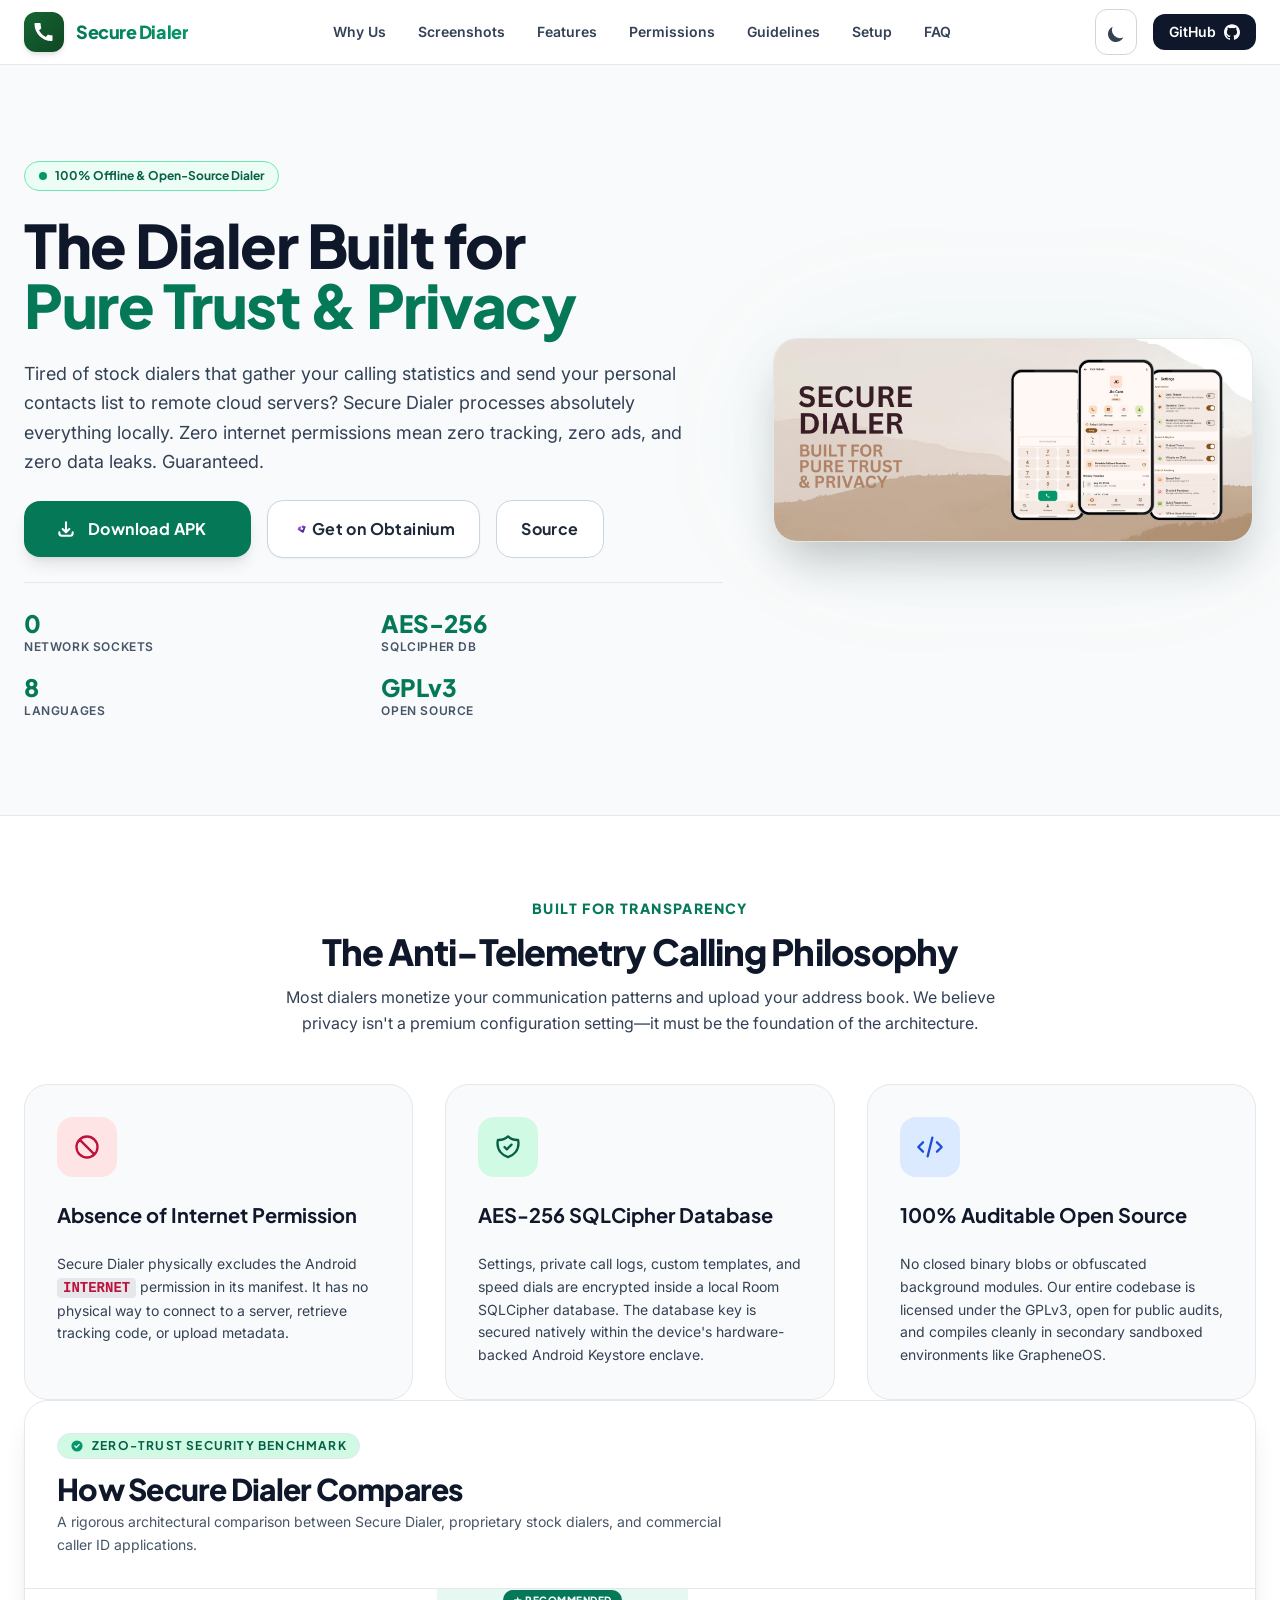
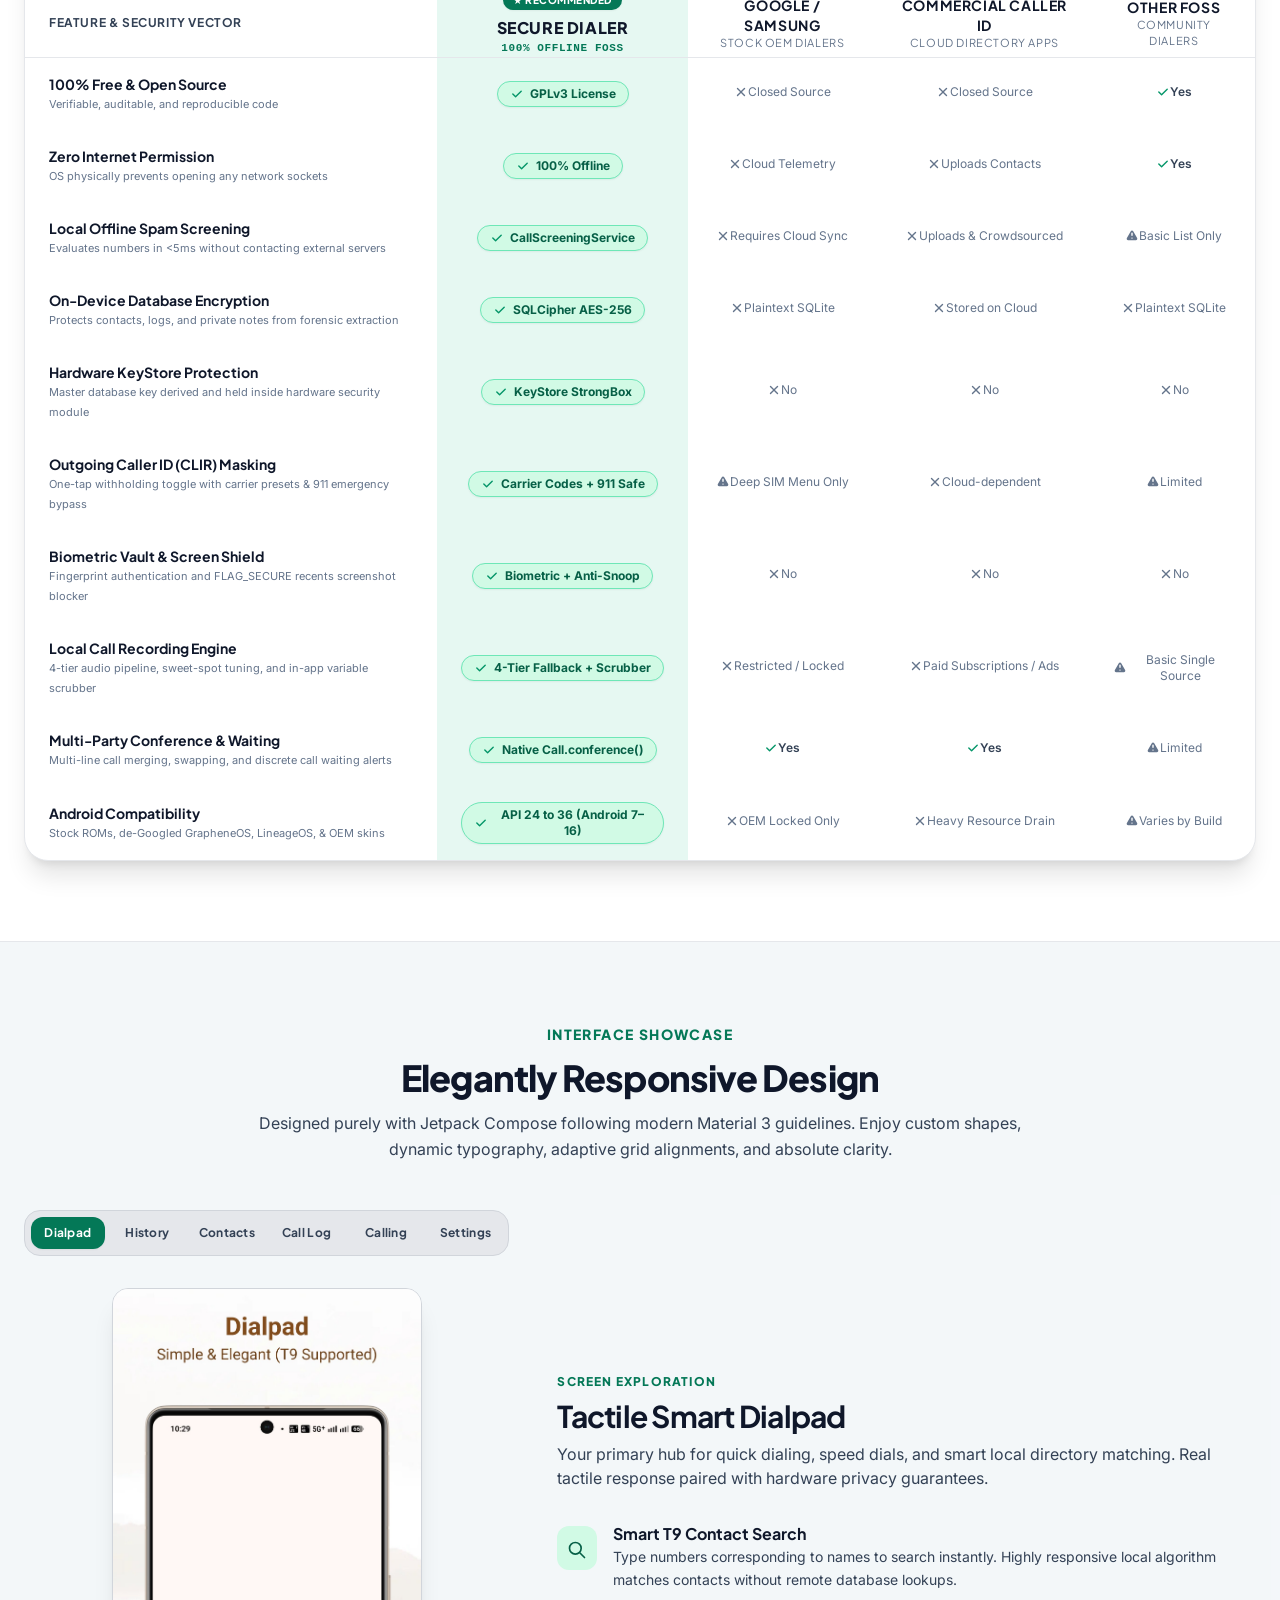
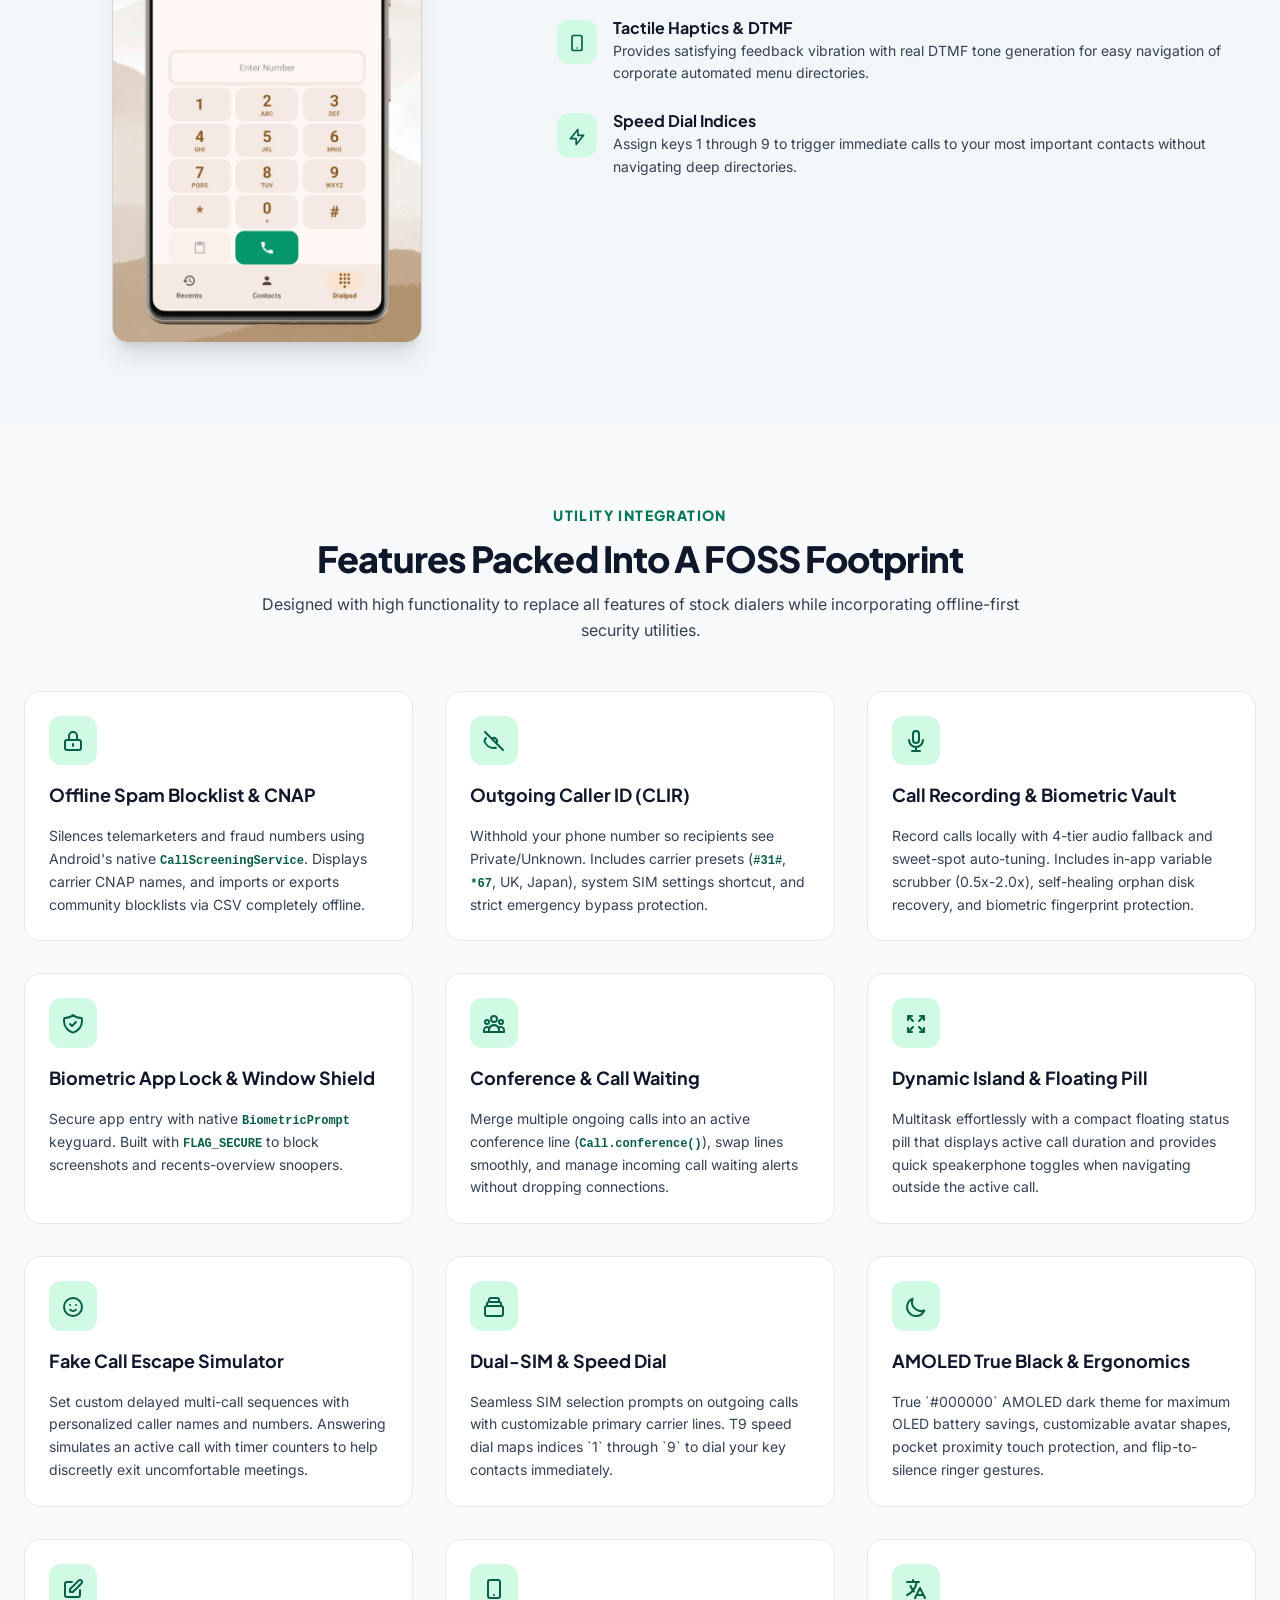
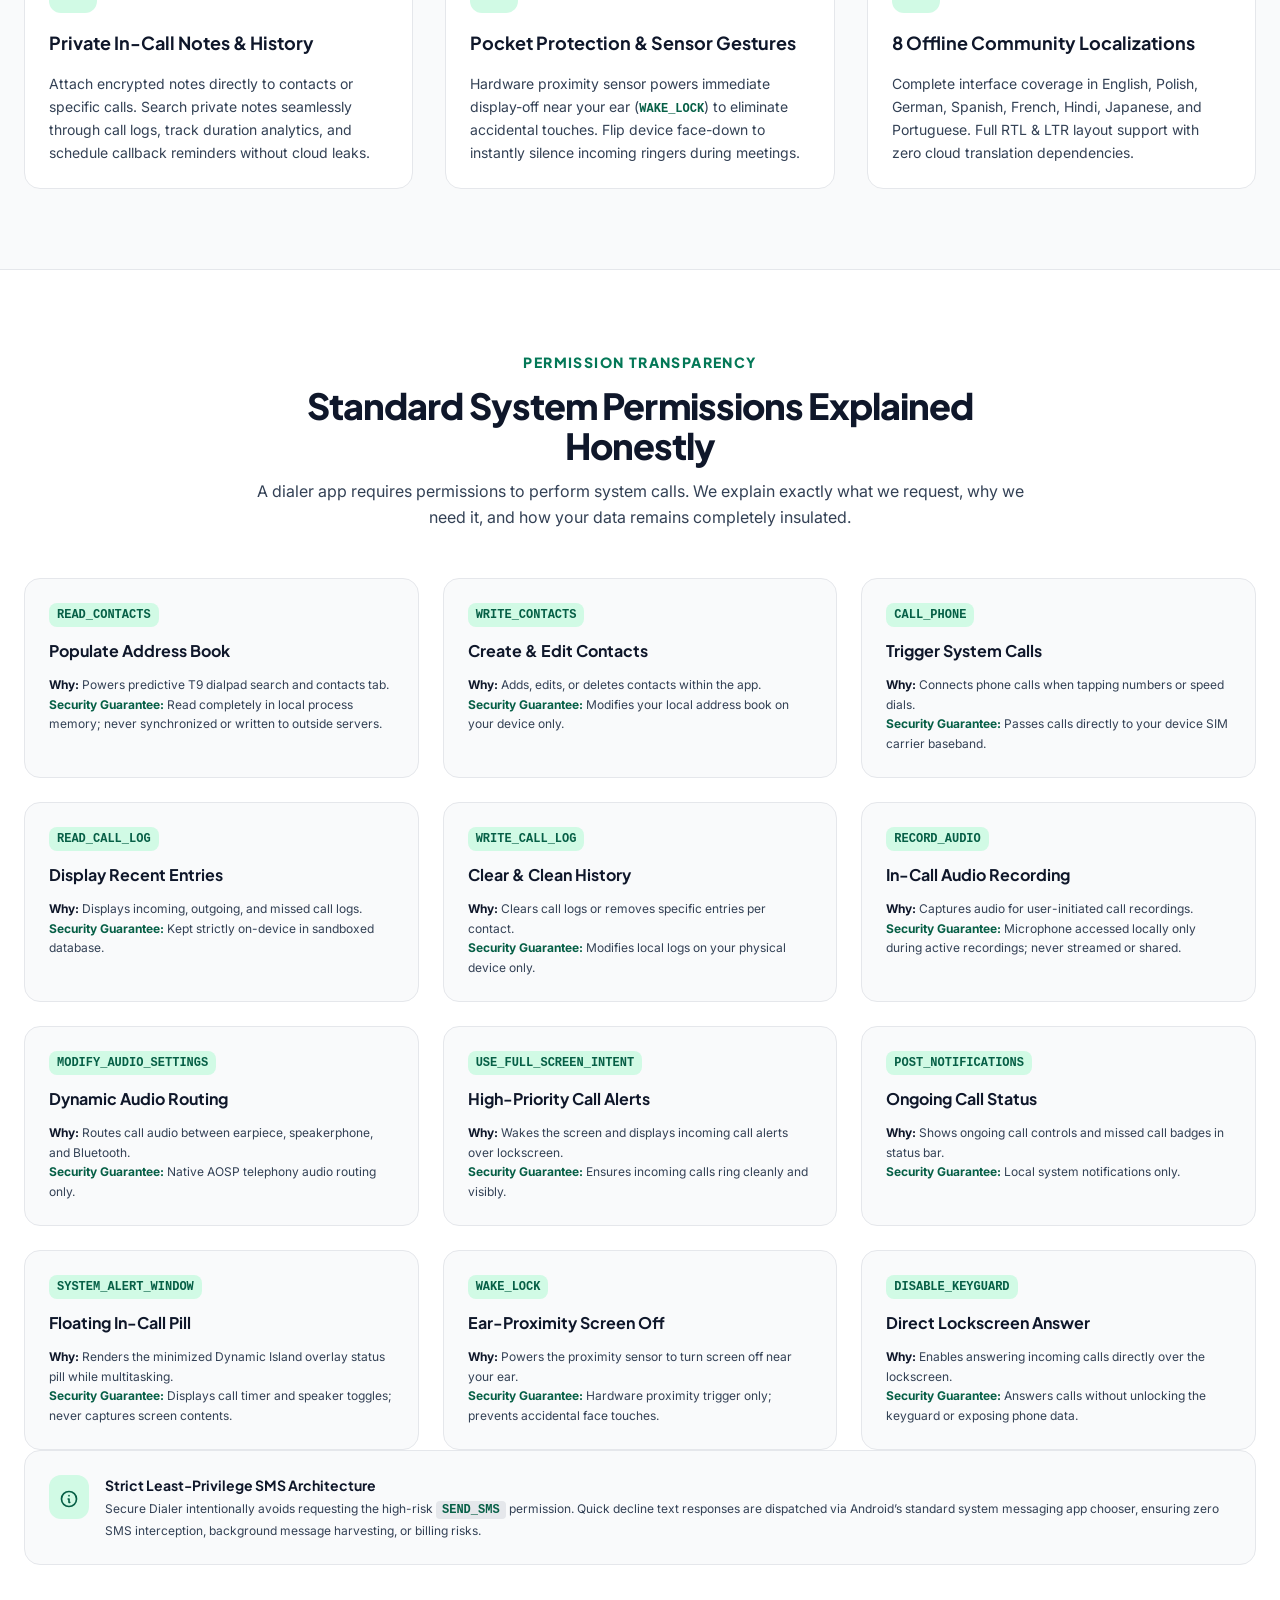
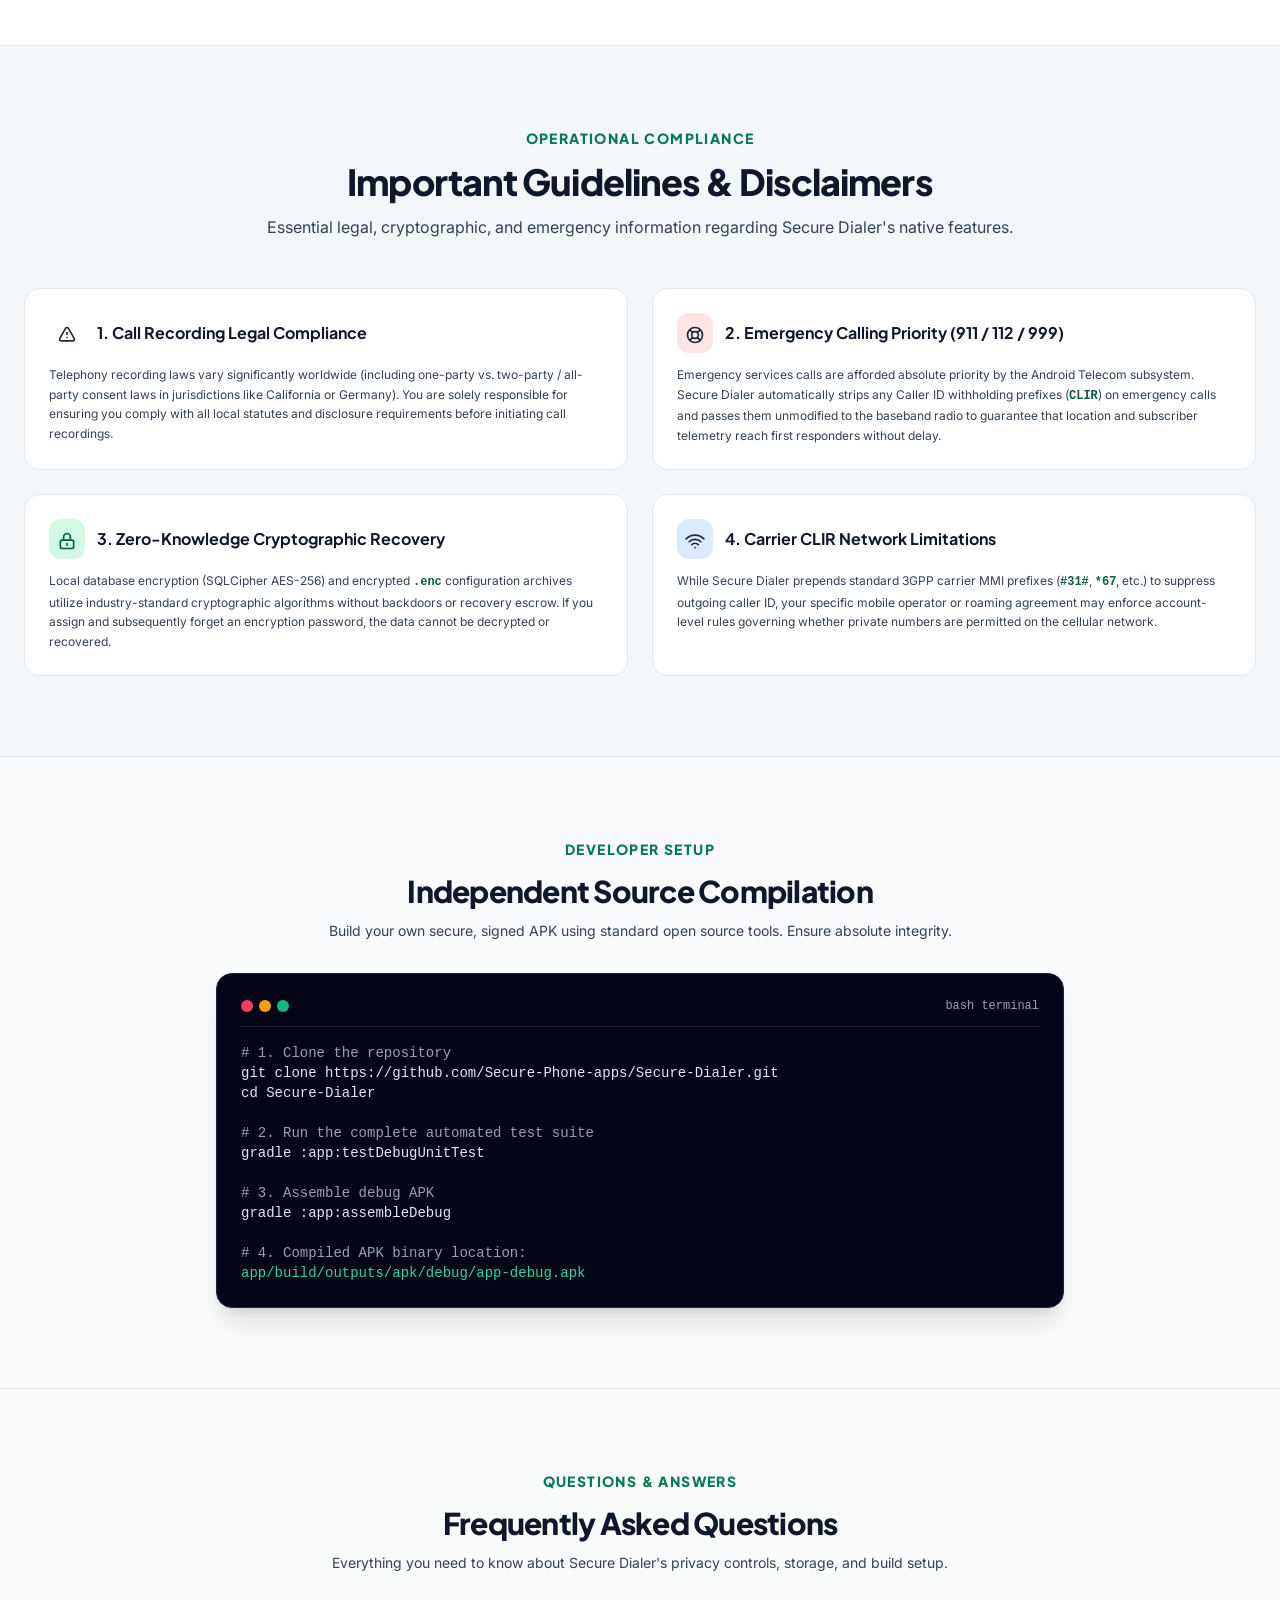
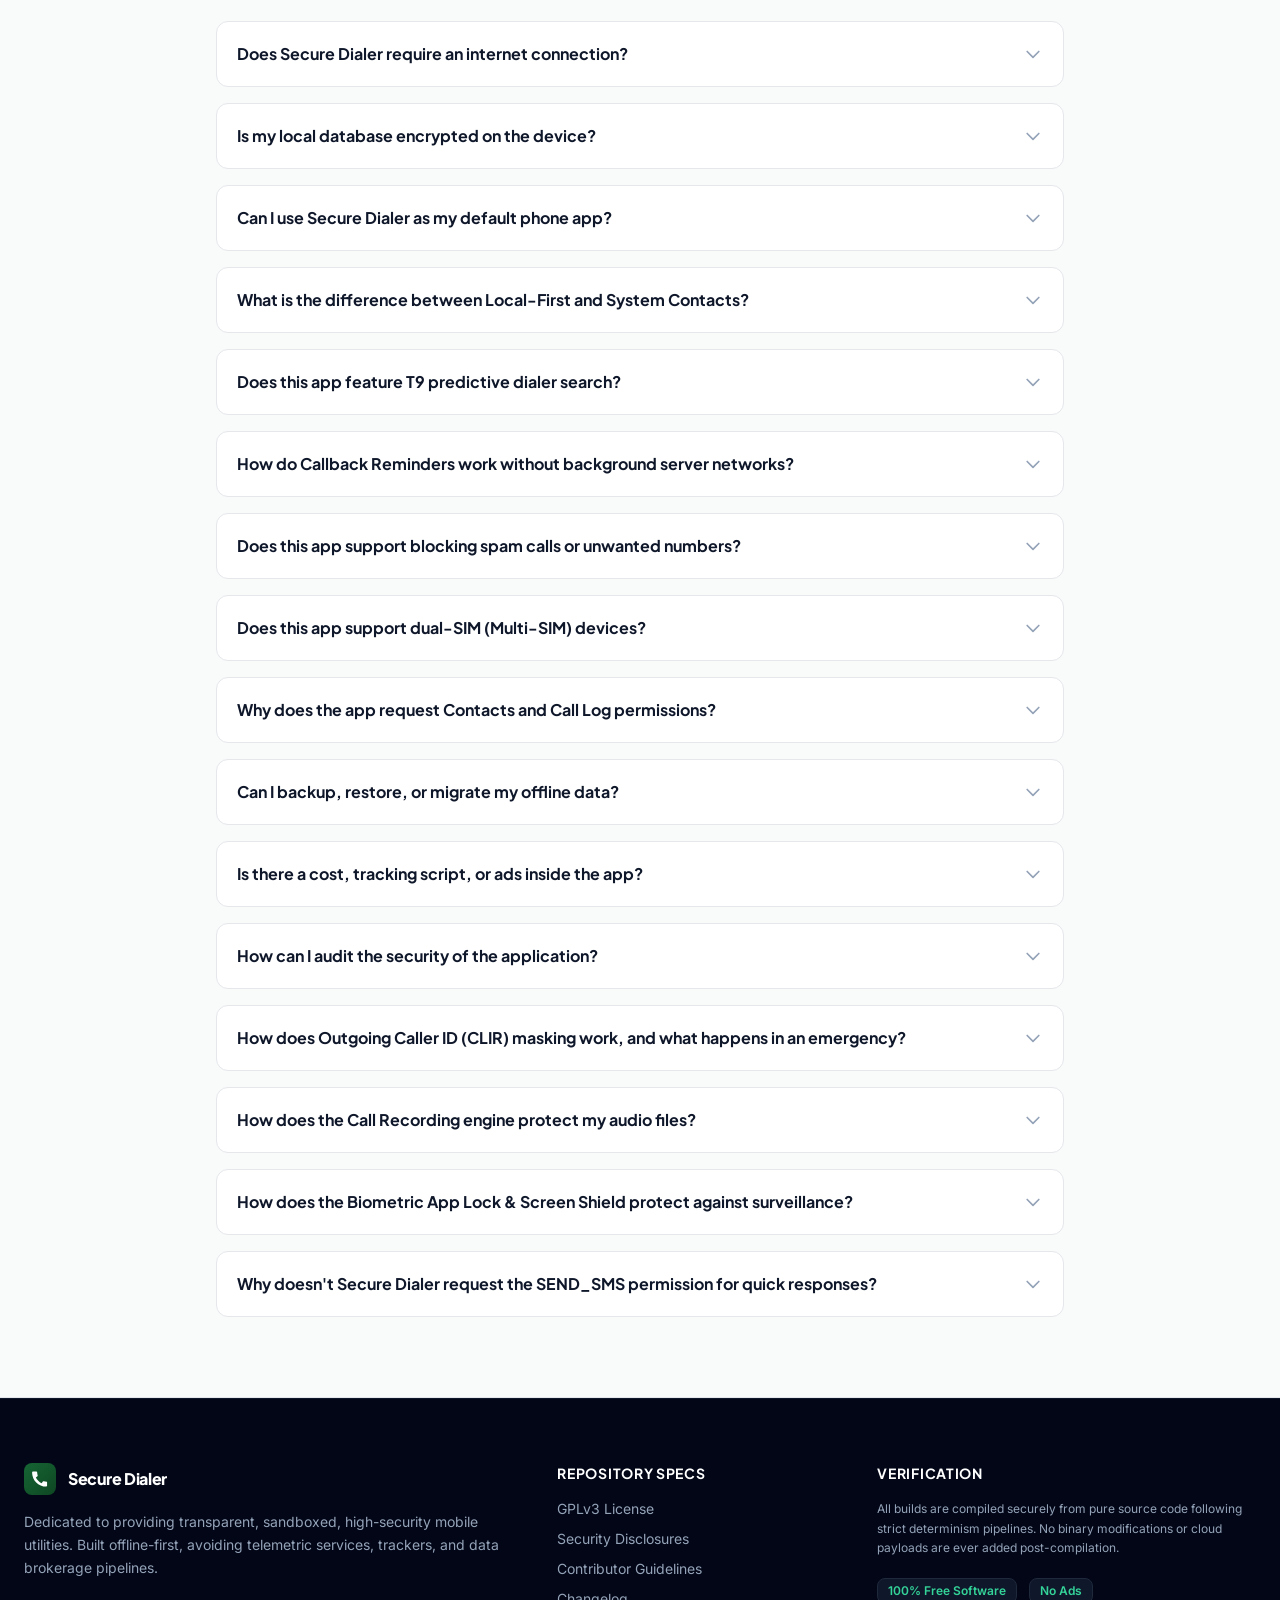
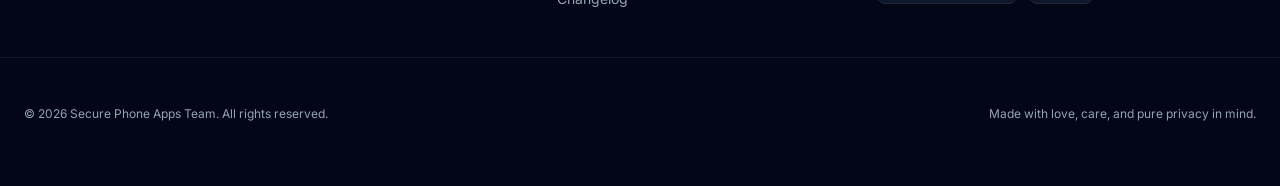
==== commit 2f3c0f47: "fix: update Obtainium redirect URL Correct the Obtainium redirect endpoint and add rel="noopener nor" ====
--- a/index.html
+++ b/index.html
@@ -240,9 +240,17 @@
                         </svg>
                         Download APK <span class="app-version-tag"></span>
                     </a>
-                    <a href="https://apps.obtainium.imranr.dev/redirect.html?r=obtainium://add/https://github.com/Secure-Phone-apps/Secure-Dialer" target="_blank" class="w-full sm:w-auto px-6 py-4 bg-white dark:bg-slate-800 border border-slate-300 dark:border-slate-700 hover:bg-slate-100 dark:hover:bg-slate-750 text-slate-800 dark:text-slate-100 rounded-2xl text-center font-display font-bold tracking-wide transition-all flex items-center justify-center gap-2.5">
-                        <svg class="w-5 h-5 text-emerald-600 dark:text-emerald-400" fill="currentColor" viewBox="0 0 24 24" xmlns="http://www.w3.org/2000/svg">
-                            <path d="M12 2C6.48 2 2 6.48 2 12s4.48 10 10 10 10-4.48 10-10S17.52 2 12 2zm-1 14.5v-9l6 4.5-6 4.5z"/>
+                    <a href="https://apps.obtainium.imranr.dev/redirect?r=obtainium%3A%2F%2Fadd%2Fhttps%3A%2F%2Fgithub.com%2FSecure-Phone-apps%2FSecure-Dialer" target="_blank" rel="noopener noreferrer" class="w-full sm:w-auto px-6 py-4 bg-white dark:bg-slate-800 border border-slate-300 dark:border-slate-700 hover:bg-slate-100 dark:hover:bg-slate-750 text-slate-800 dark:text-slate-100 rounded-2xl text-center font-display font-bold tracking-wide transition-all flex items-center justify-center gap-2.5 shadow-sm group">
+                        <svg class="w-5 h-5 flex-shrink-0 transition-transform group-hover:scale-110" viewBox="0 0 142.13 142.13" fill="none" xmlns="http://www.w3.org/2000/svg" aria-label="Obtainium Logo">
+                            <defs>
+                                <linearGradient id="obtainiumHeroGrad" x1="76.75" y1="113.4" x2="110.64" y2="152.5" gradientUnits="userSpaceOnUse">
+                                    <stop stop-color="#9b58dc" offset="0%"/>
+                                    <stop stop-color="#321c92" offset="100%"/>
+                                </linearGradient>
+                            </defs>
+                            <g transform="translate(-30.394373,-54.680428)">
+                                <path fill="url(#obtainiumHeroGrad)" d="m 109.8808,153.22596 c -0.73146,-0.38777 -5.00657,-2.75679 -25.032416,-13.87149 -5.57273,-3.09297 -10.93823,-6.06723 -11.92332,-6.60948 -2.23728,-1.23152 -2.58105,-1.53456 -2.58105,-2.27528 0,-0.3879 0.89293,-2.87231 2.98561,-8.30689 1.64209,-4.2644 3.09426,-8.0014 3.22705,-8.30444 0.3024,-0.69008 0.78972,-1.27621 1.26573,-1.52236 0.44558,-0.23042 11.58052,-4.29685 12.14814,-4.43644 0.61355,-0.1509 1.1428,0.13977 1.45487,0.79901 0.14976,0.31638 0.77213,1.94934 1.38303,3.6288 0.6109,1.67945 1.52036,4.16275 2.02104,5.51844 1.14709,3.10604 1.18992,3.54589 0.3912,4.01771 -0.2117,0.12505 -1.58874,0.66539 -3.06009,1.20075 -1.47136,0.53536 -2.87533,1.08982 -3.11993,1.23213 -0.56422,0.32826 -0.64913,0.83523 -0.20815,1.24273 0.17523,0.16193 3.00434,1.77571 6.28691,3.58618 9.174936,5.06035 8.665596,4.83136 9.277626,4.17097 0.29987,-0.32356 5.78141,-14.266 6.09596,-15.50521 0.1344,-0.5295 0.11969,-0.60308 -0.16695,-0.83519 -0.39165,-0.31714 -0.335,-0.33071 -3.93797,0.9431 -3.56937,1.26192 -3.90926,1.28864 -4.38744,0.34488 -0.25108,-0.49556 -4.095796,-11.05481 -4.334456,-11.90432 -0.15438,-0.5495 0.0344,-1.0717 0.49701,-1.37482 0.19228,-0.12598 2.990116,-1.19935 6.217406,-2.38526 4.78924,-1.75986 6.0081,-2.15842 6.63117,-2.16837 0.8037,-0.0128 0.90917,0.0424 15.64514,8.19599 1.02104,0.56495 1.56579,1.15961 1.56579,1.70925 0,0.21814 -3.6538,9.91011 -8.11957,21.53771 -6.2982,16.39877 -8.19916,21.21114 -8.4744,21.45338 -0.46789,0.41179 -0.8512,0.39392 -1.74794,-0.0815 z"/>
+                            </g>
                         </svg>
                         Get on Obtainium
                     </a>
@@ -341,94 +349,371 @@
             </div>
 
             <!-- Quick Comparison Matrix Table -->
-            <div class="mt-12 overflow-x-auto rounded-3xl border border-gray-200 dark:border-slate-800 bg-gray-50 dark:bg-darkbg-900/60 p-6 sm:p-8">
-                <div class="text-left mb-6 space-y-1">
-                    <span class="text-xs font-display font-bold text-emerald-700 dark:text-emerald-400 uppercase tracking-widest">Competitive Analysis</span>
-                    <h3 class="text-xl sm:text-2xl font-display font-bold text-slate-900 dark:text-white">Quick Comparison: Secure Dialer vs. Other Options</h3>
-                </div>
-                <table class="w-full text-left border-collapse text-xs sm:text-sm">
-                    <thead>
-                        <tr class="border-b border-gray-200 dark:border-slate-800">
-                            <th class="py-3.5 px-4 font-display font-bold text-slate-900 dark:text-white">Feature / Security Dimension</th>
-                            <th class="py-3.5 px-4 font-display font-bold text-emerald-800 dark:text-emerald-400 bg-emerald-500/10 rounded-t-xl text-center">Secure Dialer (FOSS)</th>
-                            <th class="py-3.5 px-4 font-display font-semibold text-slate-700 dark:text-slate-300 text-center">Google / Samsung</th>
-                            <th class="py-3.5 px-4 font-display font-semibold text-slate-700 dark:text-slate-300 text-center">Commercial Caller ID</th>
-                            <th class="py-3.5 px-4 font-display font-semibold text-slate-700 dark:text-slate-300 text-center">Other FOSS</th>
-                        </tr>
-                    </thead>
-                    <tbody class="divide-y divide-gray-200 dark:divide-slate-800/60 text-slate-700 dark:text-slate-300">
-                        <tr>
-                            <td class="py-3 px-4 font-semibold text-slate-900 dark:text-white">100% Free & Open Source (GPLv3)</td>
-                            <td class="py-3 px-4 font-bold text-emerald-700 dark:text-emerald-400 bg-emerald-500/10 text-center">Yes (GPLv3)</td>
-                            <td class="py-3 px-4 text-center text-slate-500">No (Closed source)</td>
-                            <td class="py-3 px-4 text-center text-slate-500">No (Closed source)</td>
-                            <td class="py-3 px-4 text-center">Yes</td>
-                        </tr>
-                        <tr>
-                            <td class="py-3 px-4 font-semibold text-slate-900 dark:text-white">Zero Internet Permission</td>
-                            <td class="py-3 px-4 font-bold text-emerald-700 dark:text-emerald-400 bg-emerald-500/10 text-center">Yes (100% Offline)</td>
-                            <td class="py-3 px-4 text-center text-slate-500">No (Cloud telemetry)</td>
-                            <td class="py-3 px-4 text-center text-slate-500">No (Uploads contacts)</td>
-                            <td class="py-3 px-4 text-center">Yes</td>
-                        </tr>
-                        <tr>
-                            <td class="py-3 px-4 font-semibold text-slate-900 dark:text-white">Local Offline Spam Screening</td>
-                            <td class="py-3 px-4 font-bold text-emerald-700 dark:text-emerald-400 bg-emerald-500/10 text-center">Yes (CallScreeningService)</td>
-                            <td class="py-3 px-4 text-center text-slate-500">Requires Cloud Sync</td>
-                            <td class="py-3 px-4 text-center text-slate-500">Cloud Sync & Uploads</td>
-                            <td class="py-3 px-4 text-center text-slate-500">Limited</td>
-                        </tr>
-                        <tr>
-                            <td class="py-3 px-4 font-semibold text-slate-900 dark:text-white">On-Device Database Encryption</td>
-                            <td class="py-3 px-4 font-bold text-emerald-700 dark:text-emerald-400 bg-emerald-500/10 text-center">Yes (SQLCipher AES-256)</td>
-                            <td class="py-3 px-4 text-center text-slate-500">Plaintext SQLite</td>
-                            <td class="py-3 px-4 text-center text-slate-500">Stored on Cloud Servers</td>
-                            <td class="py-3 px-4 text-center text-slate-500">Plaintext SQLite</td>
-                        </tr>
-                        <tr>
-                            <td class="py-3 px-4 font-semibold text-slate-900 dark:text-white">Hardware Key Protection</td>
-                            <td class="py-3 px-4 font-bold text-emerald-700 dark:text-emerald-400 bg-emerald-500/10 text-center">Yes (Android KeyStore)</td>
-                            <td class="py-3 px-4 text-center text-slate-500">No</td>
-                            <td class="py-3 px-4 text-center text-slate-500">No</td>
-                            <td class="py-3 px-4 text-center text-slate-500">No</td>
-                        </tr>
-                        <tr>
-                            <td class="py-3 px-4 font-semibold text-slate-900 dark:text-white">Outgoing Caller ID (CLIR) Masking</td>
-                            <td class="py-3 px-4 font-bold text-emerald-700 dark:text-emerald-400 bg-emerald-500/10 text-center">Yes (Carrier Codes + Bypass)</td>
-                            <td class="py-3 px-4 text-center">Basic</td>
-                            <td class="py-3 px-4 text-center text-slate-500">Cloud-dependent</td>
-                            <td class="py-3 px-4 text-center text-slate-500">Limited</td>
-                        </tr>
-                        <tr>
-                            <td class="py-3 px-4 font-semibold text-slate-900 dark:text-white">Biometric App & Recording Vault</td>
-                            <td class="py-3 px-4 font-bold text-emerald-700 dark:text-emerald-400 bg-emerald-500/10 text-center">Yes (BiometricPrompt)</td>
-                            <td class="py-3 px-4 text-center text-slate-500">No</td>
-                            <td class="py-3 px-4 text-center text-slate-500">No</td>
-                            <td class="py-3 px-4 text-center text-slate-500">No</td>
-                        </tr>
-                        <tr>
-                            <td class="py-3 px-4 font-semibold text-slate-900 dark:text-white">Local Call Recording Engine</td>
-                            <td class="py-3 px-4 font-bold text-emerald-700 dark:text-emerald-400 bg-emerald-500/10 text-center">Yes (4-Tier + Scrubber)</td>
-                            <td class="py-3 px-4 text-center text-slate-500">Restricted / Cloud</td>
-                            <td class="py-3 px-4 text-center text-slate-500">Ads / Subscription</td>
-                            <td class="py-3 px-4 text-center text-slate-500">Basic</td>
-                        </tr>
-                        <tr>
-                            <td class="py-3 px-4 font-semibold text-slate-900 dark:text-white">Multi-Line Conference & Waiting</td>
-                            <td class="py-3 px-4 font-bold text-emerald-700 dark:text-emerald-400 bg-emerald-500/10 text-center">Yes (Call.conference())</td>
-                            <td class="py-3 px-4 text-center">Yes</td>
-                            <td class="py-3 px-4 text-center">Yes</td>
-                            <td class="py-3 px-4 text-center text-slate-500">Limited</td>
-                        </tr>
-                        <tr>
-                            <td class="py-3 px-4 font-semibold text-slate-900 dark:text-white">Android Support (API 24 to 36)</td>
-                            <td class="py-3 px-4 font-bold text-emerald-700 dark:text-emerald-400 bg-emerald-500/10 rounded-b-xl text-center">Android 7.0 to 16</td>
-                            <td class="py-3 px-4 text-center text-slate-500">OEM Restricted</td>
-                            <td class="py-3 px-4 text-center text-slate-500">Heavy bloat</td>
-                            <td class="py-3 px-4 text-center">Varies</td>
-                        </tr>
-                    </tbody>
-                </table>
+            <div class="mt-16 overflow-hidden rounded-3xl border border-gray-200 dark:border-slate-800 bg-white dark:bg-darkbg-900 shadow-xl transition-all">
+                <!-- Table Header Banner -->
+                <div class="p-6 sm:p-8 border-b border-gray-200 dark:border-slate-800 bg-gradient-to-b from-gray-50/80 to-white dark:from-darkbg-800/50 dark:to-darkbg-900">
+                    <div class="inline-flex items-center gap-2 px-3 py-1 bg-emerald-100 dark:bg-emerald-950/60 border border-emerald-200 dark:border-emerald-800/80 rounded-full text-xs font-display font-bold text-emerald-800 dark:text-emerald-300 uppercase tracking-widest mb-3">
+                        <svg class="w-3.5 h-3.5 text-emerald-600 dark:text-emerald-400" fill="currentColor" viewBox="0 0 20 20" xmlns="http://www.w3.org/2000/svg">
+                            <path fill-rule="evenodd" d="M10 18a8 8 0 100-16 8 8 0 000 16zm3.707-9.293a1 1 0 00-1.414-1.414L9 10.586 7.707 9.293a1 1 0 00-1.414 1.414l2 2a1 1 0 001.414 0l4-4z" clip-rule="evenodd"></path>
+                        </svg>
+                        Zero-Trust Security Benchmark
+                    </div>
+                    <h3 class="text-2xl sm:text-3xl font-display font-extrabold text-slate-900 dark:text-white tracking-tight">How Secure Dialer Compares</h3>
+                    <p class="text-sm text-slate-600 dark:text-slate-300 mt-1 max-w-2xl leading-relaxed">
+                        A rigorous architectural comparison between Secure Dialer, proprietary stock dialers, and commercial caller ID applications.
+                    </p>
+                </div>
+
+                <!-- Responsive Table Wrapper -->
+                <div class="overflow-x-auto">
+                    <table class="w-full text-left border-collapse">
+                        <thead>
+                            <tr class="border-b border-gray-200 dark:border-slate-800 bg-gray-50/60 dark:bg-slate-950/40 text-xs uppercase tracking-wider font-display font-bold">
+                                <th class="py-4.5 px-6 text-slate-700 dark:text-slate-300 min-w-[230px]">Feature & Security Vector</th>
+                                <th class="py-4.5 px-6 text-center min-w-[210px] bg-emerald-500/10 dark:bg-emerald-950/40 border-x-2 border-emerald-500/30">
+                                    <div class="inline-flex items-center gap-1.5 px-2.5 py-0.5 rounded-full text-[10px] font-extrabold uppercase tracking-wider bg-emerald-700 text-white shadow-sm mb-1.5">
+                                        ★ Recommended
+                                    </div>
+                                    <div class="text-sm sm:text-base font-display font-extrabold text-slate-900 dark:text-white">Secure Dialer</div>
+                                    <div class="text-[11px] font-semibold text-emerald-700 dark:text-emerald-400 lowercase font-mono">100% offline foss</div>
+                                </th>
+                                <th class="py-4.5 px-5 text-center text-slate-600 dark:text-slate-400 min-w-[160px]">
+                                    <div class="font-display font-bold text-slate-900 dark:text-white text-sm">Google / Samsung</div>
+                                    <div class="text-[11px] text-slate-500 font-normal">Stock OEM Dialers</div>
+                                </th>
+                                <th class="py-4.5 px-5 text-center text-slate-600 dark:text-slate-400 min-w-[170px]">
+                                    <div class="font-display font-bold text-slate-900 dark:text-white text-sm">Commercial Caller ID</div>
+                                    <div class="text-[11px] text-slate-500 font-normal">Cloud Directory Apps</div>
+                                </th>
+                                <th class="py-4.5 px-5 text-center text-slate-600 dark:text-slate-400 min-w-[150px]">
+                                    <div class="font-display font-bold text-slate-900 dark:text-white text-sm">Other FOSS</div>
+                                    <div class="text-[11px] text-slate-500 font-normal">Community Dialers</div>
+                                </th>
+                            </tr>
+                        </thead>
+                        <tbody class="divide-y divide-gray-100 dark:divide-slate-800/80 text-xs sm:text-sm">
+                            <!-- Row 1: License -->
+                            <tr class="hover:bg-slate-50/70 dark:hover:bg-slate-850/40 transition-colors">
+                                <td class="py-4 px-6 font-semibold text-slate-900 dark:text-white">
+                                    <div class="font-display font-bold">100% Free & Open Source</div>
+                                    <div class="text-[11px] font-normal text-slate-500 dark:text-slate-400">Verifiable, auditable, and reproducible code</div>
+                                </td>
+                                <td class="py-4 px-6 bg-emerald-500/10 dark:bg-emerald-950/40 border-x-2 border-emerald-500/30 text-center">
+                                    <span class="inline-flex items-center gap-1.5 px-3 py-1 rounded-full text-xs font-bold bg-emerald-100 dark:bg-emerald-950/80 text-emerald-800 dark:text-emerald-300 border border-emerald-300 dark:border-emerald-700 shadow-sm">
+                                        <svg class="w-3.5 h-3.5 text-emerald-600 dark:text-emerald-400" viewBox="0 0 20 20" fill="currentColor"><path fill-rule="evenodd" d="M16.707 5.293a1 1 0 010 1.414l-8 8a1 1 0 01-1.414 0l-4-4a1 1 0 011.414-1.414L8 12.586l7.293-7.293a1 1 0 011.414 0z" clip-rule="evenodd"/></svg>
+                                        GPLv3 License
+                                    </span>
+                                </td>
+                                <td class="py-4 px-5 text-center">
+                                    <span class="inline-flex items-center gap-1 text-slate-500 dark:text-slate-400 text-xs font-medium">
+                                        <svg class="w-3.5 h-3.5 text-rose-500" viewBox="0 0 20 20" fill="currentColor"><path fill-rule="evenodd" d="M4.293 4.293a1 1 0 011.414 0L10 8.586l4.293-4.293a1 1 0 111.414 1.414L11.414 10l4.293 4.293a1 1 0 01-1.414 1.414L10 11.414l-4.293 4.293a1 1 0 01-1.414-1.414L8.586 10 4.293 5.707a1 1 0 010-1.414z" clip-rule="evenodd"/></svg>
+                                        Closed Source
+                                    </span>
+                                </td>
+                                <td class="py-4 px-5 text-center">
+                                    <span class="inline-flex items-center gap-1 text-slate-500 dark:text-slate-400 text-xs font-medium">
+                                        <svg class="w-3.5 h-3.5 text-rose-500" viewBox="0 0 20 20" fill="currentColor"><path fill-rule="evenodd" d="M4.293 4.293a1 1 0 011.414 0L10 8.586l4.293-4.293a1 1 0 111.414 1.414L11.414 10l4.293 4.293a1 1 0 01-1.414 1.414L10 11.414l-4.293 4.293a1 1 0 01-1.414-1.414L8.586 10 4.293 5.707a1 1 0 010-1.414z" clip-rule="evenodd"/></svg>
+                                        Closed Source
+                                    </span>
+                                </td>
+                                <td class="py-4 px-5 text-center">
+                                    <span class="inline-flex items-center gap-1 text-slate-700 dark:text-slate-300 text-xs font-semibold">
+                                        <svg class="w-3.5 h-3.5 text-emerald-600 dark:text-emerald-400" viewBox="0 0 20 20" fill="currentColor"><path fill-rule="evenodd" d="M16.707 5.293a1 1 0 010 1.414l-8 8a1 1 0 01-1.414 0l-4-4a1 1 0 011.414-1.414L8 12.586l7.293-7.293a1 1 0 011.414 0z" clip-rule="evenodd"/></svg>
+                                        Yes
+                                    </span>
+                                </td>
+                            </tr>
+
+                            <!-- Row 2: Zero Internet -->
+                            <tr class="hover:bg-slate-50/70 dark:hover:bg-slate-850/40 transition-colors">
+                                <td class="py-4 px-6 font-semibold text-slate-900 dark:text-white">
+                                    <div class="font-display font-bold">Zero Internet Permission</div>
+                                    <div class="text-[11px] font-normal text-slate-500 dark:text-slate-400">OS physically prevents opening any network sockets</div>
+                                </td>
+                                <td class="py-4 px-6 bg-emerald-500/10 dark:bg-emerald-950/40 border-x-2 border-emerald-500/30 text-center">
+                                    <span class="inline-flex items-center gap-1.5 px-3 py-1 rounded-full text-xs font-bold bg-emerald-100 dark:bg-emerald-950/80 text-emerald-800 dark:text-emerald-300 border border-emerald-300 dark:border-emerald-700 shadow-sm">
+                                        <svg class="w-3.5 h-3.5 text-emerald-600 dark:text-emerald-400" viewBox="0 0 20 20" fill="currentColor"><path fill-rule="evenodd" d="M16.707 5.293a1 1 0 010 1.414l-8 8a1 1 0 01-1.414 0l-4-4a1 1 0 011.414-1.414L8 12.586l7.293-7.293a1 1 0 011.414 0z" clip-rule="evenodd"/></svg>
+                                        100% Offline
+                                    </span>
+                                </td>
+                                <td class="py-4 px-5 text-center">
+                                    <span class="inline-flex items-center gap-1 text-slate-500 dark:text-slate-400 text-xs font-medium">
+                                        <svg class="w-3.5 h-3.5 text-rose-500" viewBox="0 0 20 20" fill="currentColor"><path fill-rule="evenodd" d="M4.293 4.293a1 1 0 011.414 0L10 8.586l4.293-4.293a1 1 0 111.414 1.414L11.414 10l4.293 4.293a1 1 0 01-1.414 1.414L10 11.414l-4.293 4.293a1 1 0 01-1.414-1.414L8.586 10 4.293 5.707a1 1 0 010-1.414z" clip-rule="evenodd"></path></svg>
+                                        Cloud Telemetry
+                                    </span>
+                                </td>
+                                <td class="py-4 px-5 text-center">
+                                    <span class="inline-flex items-center gap-1 text-slate-500 dark:text-slate-400 text-xs font-medium">
+                                        <svg class="w-3.5 h-3.5 text-rose-500" viewBox="0 0 20 20" fill="currentColor"><path fill-rule="evenodd" d="M4.293 4.293a1 1 0 011.414 0L10 8.586l4.293-4.293a1 1 0 111.414 1.414L11.414 10l4.293 4.293a1 1 0 01-1.414 1.414L10 11.414l-4.293 4.293a1 1 0 01-1.414-1.414L8.586 10 4.293 5.707a1 1 0 010-1.414z" clip-rule="evenodd"></path></svg>
+                                        Uploads Contacts
+                                    </span>
+                                </td>
+                                <td class="py-4 px-5 text-center">
+                                    <span class="inline-flex items-center gap-1 text-slate-700 dark:text-slate-300 text-xs font-semibold">
+                                        <svg class="w-3.5 h-3.5 text-emerald-600 dark:text-emerald-400" viewBox="0 0 20 20" fill="currentColor"><path fill-rule="evenodd" d="M16.707 5.293a1 1 0 010 1.414l-8 8a1 1 0 01-1.414 0l-4-4a1 1 0 011.414-1.414L8 12.586l7.293-7.293a1 1 0 011.414 0z" clip-rule="evenodd"/></svg>
+                                        Yes
+                                    </span>
+                                </td>
+                            </tr>
+
+                            <!-- Row 3: Spam Screening -->
+                            <tr class="hover:bg-slate-50/70 dark:hover:bg-slate-850/40 transition-colors">
+                                <td class="py-4 px-6 font-semibold text-slate-900 dark:text-white">
+                                    <div class="font-display font-bold">Local Offline Spam Screening</div>
+                                    <div class="text-[11px] font-normal text-slate-500 dark:text-slate-400">Evaluates numbers in &lt;5ms without contacting external servers</div>
+                                </td>
+                                <td class="py-4 px-6 bg-emerald-500/10 dark:bg-emerald-950/40 border-x-2 border-emerald-500/30 text-center">
+                                    <span class="inline-flex items-center gap-1.5 px-3 py-1 rounded-full text-xs font-bold bg-emerald-100 dark:bg-emerald-950/80 text-emerald-800 dark:text-emerald-300 border border-emerald-300 dark:border-emerald-700 shadow-sm">
+                                        <svg class="w-3.5 h-3.5 text-emerald-600 dark:text-emerald-400" viewBox="0 0 20 20" fill="currentColor"><path fill-rule="evenodd" d="M16.707 5.293a1 1 0 010 1.414l-8 8a1 1 0 01-1.414 0l-4-4a1 1 0 011.414-1.414L8 12.586l7.293-7.293a1 1 0 011.414 0z" clip-rule="evenodd"/></svg>
+                                        CallScreeningService
+                                    </span>
+                                </td>
+                                <td class="py-4 px-5 text-center">
+                                    <span class="inline-flex items-center gap-1 text-slate-500 dark:text-slate-400 text-xs font-medium">
+                                        <svg class="w-3.5 h-3.5 text-rose-500" viewBox="0 0 20 20" fill="currentColor"><path fill-rule="evenodd" d="M4.293 4.293a1 1 0 011.414 0L10 8.586l4.293-4.293a1 1 0 111.414 1.414L11.414 10l4.293 4.293a1 1 0 01-1.414 1.414L10 11.414l-4.293 4.293a1 1 0 01-1.414-1.414L8.586 10 4.293 5.707a1 1 0 010-1.414z" clip-rule="evenodd"></path></svg>
+                                        Requires Cloud Sync
+                                    </span>
+                                </td>
+                                <td class="py-4 px-5 text-center">
+                                    <span class="inline-flex items-center gap-1 text-slate-500 dark:text-slate-400 text-xs font-medium">
+                                        <svg class="w-3.5 h-3.5 text-rose-500" viewBox="0 0 20 20" fill="currentColor"><path fill-rule="evenodd" d="M4.293 4.293a1 1 0 011.414 0L10 8.586l4.293-4.293a1 1 0 111.414 1.414L11.414 10l4.293 4.293a1 1 0 01-1.414 1.414L10 11.414l-4.293 4.293a1 1 0 01-1.414-1.414L8.586 10 4.293 5.707a1 1 0 010-1.414z" clip-rule="evenodd"></path></svg>
+                                        Uploads & Crowdsourced
+                                    </span>
+                                </td>
+                                <td class="py-4 px-5 text-center">
+                                    <span class="inline-flex items-center gap-1 text-slate-500 dark:text-slate-400 text-xs font-medium">
+                                        <svg class="w-3.5 h-3.5 text-amber-500" viewBox="0 0 20 20" fill="currentColor"><path fill-rule="evenodd" d="M8.257 3.099c.765-1.36 2.722-1.36 3.486 0l5.58 9.92c.75 1.334-.213 2.98-1.742 2.98H4.42c-1.53 0-2.493-1.646-1.743-2.98l5.58-9.92zM11 13a1 1 0 11-2 0 1 1 0 012 0zm-1-8a1 1 0 00-1 1v3a1 1 0 002 0V6a1 1 0 00-1-1z" clip-rule="evenodd"/></svg>
+                                        Basic List Only
+                                    </span>
+                                </td>
+                            </tr>
+
+                            <!-- Row 4: Database Encryption -->
+                            <tr class="hover:bg-slate-50/70 dark:hover:bg-slate-850/40 transition-colors">
+                                <td class="py-4 px-6 font-semibold text-slate-900 dark:text-white">
+                                    <div class="font-display font-bold">On-Device Database Encryption</div>
+                                    <div class="text-[11px] font-normal text-slate-500 dark:text-slate-400">Protects contacts, logs, and private notes from forensic extraction</div>
+                                </td>
+                                <td class="py-4 px-6 bg-emerald-500/10 dark:bg-emerald-950/40 border-x-2 border-emerald-500/30 text-center">
+                                    <span class="inline-flex items-center gap-1.5 px-3 py-1 rounded-full text-xs font-bold bg-emerald-100 dark:bg-emerald-950/80 text-emerald-800 dark:text-emerald-300 border border-emerald-300 dark:border-emerald-700 shadow-sm">
+                                        <svg class="w-3.5 h-3.5 text-emerald-600 dark:text-emerald-400" viewBox="0 0 20 20" fill="currentColor"><path fill-rule="evenodd" d="M16.707 5.293a1 1 0 010 1.414l-8 8a1 1 0 01-1.414 0l-4-4a1 1 0 011.414-1.414L8 12.586l7.293-7.293a1 1 0 011.414 0z" clip-rule="evenodd"/></svg>
+                                        SQLCipher AES-256
+                                    </span>
+                                </td>
+                                <td class="py-4 px-5 text-center">
+                                    <span class="inline-flex items-center gap-1 text-slate-500 dark:text-slate-400 text-xs font-medium">
+                                        <svg class="w-3.5 h-3.5 text-rose-500" viewBox="0 0 20 20" fill="currentColor"><path fill-rule="evenodd" d="M4.293 4.293a1 1 0 011.414 0L10 8.586l4.293-4.293a1 1 0 111.414 1.414L11.414 10l4.293 4.293a1 1 0 01-1.414 1.414L10 11.414l-4.293 4.293a1 1 0 01-1.414-1.414L8.586 10 4.293 5.707a1 1 0 010-1.414z" clip-rule="evenodd"></path></svg>
+                                        Plaintext SQLite
+                                    </span>
+                                </td>
+                                <td class="py-4 px-5 text-center">
+                                    <span class="inline-flex items-center gap-1 text-slate-500 dark:text-slate-400 text-xs font-medium">
+                                        <svg class="w-3.5 h-3.5 text-rose-500" viewBox="0 0 20 20" fill="currentColor"><path fill-rule="evenodd" d="M4.293 4.293a1 1 0 011.414 0L10 8.586l4.293-4.293a1 1 0 111.414 1.414L11.414 10l4.293 4.293a1 1 0 01-1.414 1.414L10 11.414l-4.293 4.293a1 1 0 01-1.414-1.414L8.586 10 4.293 5.707a1 1 0 010-1.414z" clip-rule="evenodd"></path></svg>
+                                        Stored on Cloud
+                                    </span>
+                                </td>
+                                <td class="py-4 px-5 text-center">
+                                    <span class="inline-flex items-center gap-1 text-slate-500 dark:text-slate-400 text-xs font-medium">
+                                        <svg class="w-3.5 h-3.5 text-rose-500" viewBox="0 0 20 20" fill="currentColor"><path fill-rule="evenodd" d="M4.293 4.293a1 1 0 011.414 0L10 8.586l4.293-4.293a1 1 0 111.414 1.414L11.414 10l4.293 4.293a1 1 0 01-1.414 1.414L10 11.414l-4.293 4.293a1 1 0 01-1.414-1.414L8.586 10 4.293 5.707a1 1 0 010-1.414z" clip-rule="evenodd"></path></svg>
+                                        Plaintext SQLite
+                                    </span>
+                                </td>
+                            </tr>
+
+                            <!-- Row 5: Hardware KeyStore -->
+                            <tr class="hover:bg-slate-50/70 dark:hover:bg-slate-850/40 transition-colors">
+                                <td class="py-4 px-6 font-semibold text-slate-900 dark:text-white">
+                                    <div class="font-display font-bold">Hardware KeyStore Protection</div>
+                                    <div class="text-[11px] font-normal text-slate-500 dark:text-slate-400">Master database key derived and held inside hardware security module</div>
+                                </td>
+                                <td class="py-4 px-6 bg-emerald-500/10 dark:bg-emerald-950/40 border-x-2 border-emerald-500/30 text-center">
+                                    <span class="inline-flex items-center gap-1.5 px-3 py-1 rounded-full text-xs font-bold bg-emerald-100 dark:bg-emerald-950/80 text-emerald-800 dark:text-emerald-300 border border-emerald-300 dark:border-emerald-700 shadow-sm">
+                                        <svg class="w-3.5 h-3.5 text-emerald-600 dark:text-emerald-400" viewBox="0 0 20 20" fill="currentColor"><path fill-rule="evenodd" d="M16.707 5.293a1 1 0 010 1.414l-8 8a1 1 0 01-1.414 0l-4-4a1 1 0 011.414-1.414L8 12.586l7.293-7.293a1 1 0 011.414 0z" clip-rule="evenodd"/></svg>
+                                        KeyStore StrongBox
+                                    </span>
+                                </td>
+                                <td class="py-4 px-5 text-center">
+                                    <span class="inline-flex items-center gap-1 text-slate-500 dark:text-slate-400 text-xs font-medium">
+                                        <svg class="w-3.5 h-3.5 text-rose-500" viewBox="0 0 20 20" fill="currentColor"><path fill-rule="evenodd" d="M4.293 4.293a1 1 0 011.414 0L10 8.586l4.293-4.293a1 1 0 111.414 1.414L11.414 10l4.293 4.293a1 1 0 01-1.414 1.414L10 11.414l-4.293 4.293a1 1 0 01-1.414-1.414L8.586 10 4.293 5.707a1 1 0 010-1.414z" clip-rule="evenodd"></path></svg>
+                                        No
+                                    </span>
+                                </td>
+                                <td class="py-4 px-5 text-center">
+                                    <span class="inline-flex items-center gap-1 text-slate-500 dark:text-slate-400 text-xs font-medium">
+                                        <svg class="w-3.5 h-3.5 text-rose-500" viewBox="0 0 20 20" fill="currentColor"><path fill-rule="evenodd" d="M4.293 4.293a1 1 0 011.414 0L10 8.586l4.293-4.293a1 1 0 111.414 1.414L11.414 10l4.293 4.293a1 1 0 01-1.414 1.414L10 11.414l-4.293 4.293a1 1 0 01-1.414-1.414L8.586 10 4.293 5.707a1 1 0 010-1.414z" clip-rule="evenodd"></path></svg>
+                                        No
+                                    </span>
+                                </td>
+                                <td class="py-4 px-5 text-center">
+                                    <span class="inline-flex items-center gap-1 text-slate-500 dark:text-slate-400 text-xs font-medium">
+                                        <svg class="w-3.5 h-3.5 text-rose-500" viewBox="0 0 20 20" fill="currentColor"><path fill-rule="evenodd" d="M4.293 4.293a1 1 0 011.414 0L10 8.586l4.293-4.293a1 1 0 111.414 1.414L11.414 10l4.293 4.293a1 1 0 01-1.414 1.414L10 11.414l-4.293 4.293a1 1 0 01-1.414-1.414L8.586 10 4.293 5.707a1 1 0 010-1.414z" clip-rule="evenodd"></path></svg>
+                                        No
+                                    </span>
+                                </td>
+                            </tr>
+
+                            <!-- Row 6: CLIR Privacy -->
+                            <tr class="hover:bg-slate-50/70 dark:hover:bg-slate-850/40 transition-colors">
+                                <td class="py-4 px-6 font-semibold text-slate-900 dark:text-white">
+                                    <div class="font-display font-bold">Outgoing Caller ID (CLIR) Masking</div>
+                                    <div class="text-[11px] font-normal text-slate-500 dark:text-slate-400">One-tap withholding toggle with carrier presets & 911 emergency bypass</div>
+                                </td>
+                                <td class="py-4 px-6 bg-emerald-500/10 dark:bg-emerald-950/40 border-x-2 border-emerald-500/30 text-center">
+                                    <span class="inline-flex items-center gap-1.5 px-3 py-1 rounded-full text-xs font-bold bg-emerald-100 dark:bg-emerald-950/80 text-emerald-800 dark:text-emerald-300 border border-emerald-300 dark:border-emerald-700 shadow-sm">
+                                        <svg class="w-3.5 h-3.5 text-emerald-600 dark:text-emerald-400" viewBox="0 0 20 20" fill="currentColor"><path fill-rule="evenodd" d="M16.707 5.293a1 1 0 010 1.414l-8 8a1 1 0 01-1.414 0l-4-4a1 1 0 011.414-1.414L8 12.586l7.293-7.293a1 1 0 011.414 0z" clip-rule="evenodd"/></svg>
+                                        Carrier Codes + 911 Safe
+                                    </span>
+                                </td>
+                                <td class="py-4 px-5 text-center">
+                                    <span class="inline-flex items-center gap-1 text-slate-500 dark:text-slate-400 text-xs font-medium">
+                                        <svg class="w-3.5 h-3.5 text-amber-500" viewBox="0 0 20 20" fill="currentColor"><path fill-rule="evenodd" d="M8.257 3.099c.765-1.36 2.722-1.36 3.486 0l5.58 9.92c.75 1.334-.213 2.98-1.742 2.98H4.42c-1.53 0-2.493-1.646-1.743-2.98l5.58-9.92zM11 13a1 1 0 11-2 0 1 1 0 012 0zm-1-8a1 1 0 00-1 1v3a1 1 0 002 0V6a1 1 0 00-1-1z" clip-rule="evenodd"/></svg>
+                                        Deep SIM Menu Only
+                                    </span>
+                                </td>
+                                <td class="py-4 px-5 text-center">
+                                    <span class="inline-flex items-center gap-1 text-slate-500 dark:text-slate-400 text-xs font-medium">
+                                        <svg class="w-3.5 h-3.5 text-rose-500" viewBox="0 0 20 20" fill="currentColor"><path fill-rule="evenodd" d="M4.293 4.293a1 1 0 011.414 0L10 8.586l4.293-4.293a1 1 0 111.414 1.414L11.414 10l4.293 4.293a1 1 0 01-1.414 1.414L10 11.414l-4.293 4.293a1 1 0 01-1.414-1.414L8.586 10 4.293 5.707a1 1 0 010-1.414z" clip-rule="evenodd"></path></svg>
+                                        Cloud-dependent
+                                    </span>
+                                </td>
+                                <td class="py-4 px-5 text-center">
+                                    <span class="inline-flex items-center gap-1 text-slate-500 dark:text-slate-400 text-xs font-medium">
+                                        <svg class="w-3.5 h-3.5 text-amber-500" viewBox="0 0 20 20" fill="currentColor"><path fill-rule="evenodd" d="M8.257 3.099c.765-1.36 2.722-1.36 3.486 0l5.58 9.92c.75 1.334-.213 2.98-1.742 2.98H4.42c-1.53 0-2.493-1.646-1.743-2.98l5.58-9.92zM11 13a1 1 0 11-2 0 1 1 0 012 0zm-1-8a1 1 0 00-1 1v3a1 1 0 002 0V6a1 1 0 00-1-1z" clip-rule="evenodd"/></svg>
+                                        Limited
+                                    </span>
+                                </td>
+                            </tr>
+
+                            <!-- Row 7: Biometric & Shield -->
+                            <tr class="hover:bg-slate-50/70 dark:hover:bg-slate-850/40 transition-colors">
+                                <td class="py-4 px-6 font-semibold text-slate-900 dark:text-white">
+                                    <div class="font-display font-bold">Biometric Vault & Screen Shield</div>
+                                    <div class="text-[11px] font-normal text-slate-500 dark:text-slate-400">Fingerprint authentication and FLAG_SECURE recents screenshot blocker</div>
+                                </td>
+                                <td class="py-4 px-6 bg-emerald-500/10 dark:bg-emerald-950/40 border-x-2 border-emerald-500/30 text-center">
+                                    <span class="inline-flex items-center gap-1.5 px-3 py-1 rounded-full text-xs font-bold bg-emerald-100 dark:bg-emerald-950/80 text-emerald-800 dark:text-emerald-300 border border-emerald-300 dark:border-emerald-700 shadow-sm">
+                                        <svg class="w-3.5 h-3.5 text-emerald-600 dark:text-emerald-400" viewBox="0 0 20 20" fill="currentColor"><path fill-rule="evenodd" d="M16.707 5.293a1 1 0 010 1.414l-8 8a1 1 0 01-1.414 0l-4-4a1 1 0 011.414-1.414L8 12.586l7.293-7.293a1 1 0 011.414 0z" clip-rule="evenodd"/></svg>
+                                        Biometric + Anti-Snoop
+                                    </span>
+                                </td>
+                                <td class="py-4 px-5 text-center">
+                                    <span class="inline-flex items-center gap-1 text-slate-500 dark:text-slate-400 text-xs font-medium">
+                                        <svg class="w-3.5 h-3.5 text-rose-500" viewBox="0 0 20 20" fill="currentColor"><path fill-rule="evenodd" d="M4.293 4.293a1 1 0 011.414 0L10 8.586l4.293-4.293a1 1 0 111.414 1.414L11.414 10l4.293 4.293a1 1 0 01-1.414 1.414L10 11.414l-4.293 4.293a1 1 0 01-1.414-1.414L8.586 10 4.293 5.707a1 1 0 010-1.414z" clip-rule="evenodd"></path></svg>
+                                        No
+                                    </span>
+                                </td>
+                                <td class="py-4 px-5 text-center">
+                                    <span class="inline-flex items-center gap-1 text-slate-500 dark:text-slate-400 text-xs font-medium">
+                                        <svg class="w-3.5 h-3.5 text-rose-500" viewBox="0 0 20 20" fill="currentColor"><path fill-rule="evenodd" d="M4.293 4.293a1 1 0 011.414 0L10 8.586l4.293-4.293a1 1 0 111.414 1.414L11.414 10l4.293 4.293a1 1 0 01-1.414 1.414L10 11.414l-4.293 4.293a1 1 0 01-1.414-1.414L8.586 10 4.293 5.707a1 1 0 010-1.414z" clip-rule="evenodd"></path></svg>
+                                        No
+                                    </span>
+                                </td>
+                                <td class="py-4 px-5 text-center">
+                                    <span class="inline-flex items-center gap-1 text-slate-500 dark:text-slate-400 text-xs font-medium">
+                                        <svg class="w-3.5 h-3.5 text-rose-500" viewBox="0 0 20 20" fill="currentColor"><path fill-rule="evenodd" d="M4.293 4.293a1 1 0 011.414 0L10 8.586l4.293-4.293a1 1 0 111.414 1.414L11.414 10l4.293 4.293a1 1 0 01-1.414 1.414L10 11.414l-4.293 4.293a1 1 0 01-1.414-1.414L8.586 10 4.293 5.707a1 1 0 010-1.414z" clip-rule="evenodd"></path></svg>
+                                        No
+                                    </span>
+                                </td>
+                            </tr>
+
+                            <!-- Row 8: Call Recording -->
+                            <tr class="hover:bg-slate-50/70 dark:hover:bg-slate-850/40 transition-colors">
+                                <td class="py-4 px-6 font-semibold text-slate-900 dark:text-white">
+                                    <div class="font-display font-bold">Local Call Recording Engine</div>
+                                    <div class="text-[11px] font-normal text-slate-500 dark:text-slate-400">4-tier audio pipeline, sweet-spot tuning, and in-app variable scrubber</div>
+                                </td>
+                                <td class="py-4 px-6 bg-emerald-500/10 dark:bg-emerald-950/40 border-x-2 border-emerald-500/30 text-center">
+                                    <span class="inline-flex items-center gap-1.5 px-3 py-1 rounded-full text-xs font-bold bg-emerald-100 dark:bg-emerald-950/80 text-emerald-800 dark:text-emerald-300 border border-emerald-300 dark:border-emerald-700 shadow-sm">
+                                        <svg class="w-3.5 h-3.5 text-emerald-600 dark:text-emerald-400" viewBox="0 0 20 20" fill="currentColor"><path fill-rule="evenodd" d="M16.707 5.293a1 1 0 010 1.414l-8 8a1 1 0 01-1.414 0l-4-4a1 1 0 011.414-1.414L8 12.586l7.293-7.293a1 1 0 011.414 0z" clip-rule="evenodd"/></svg>
+                                        4-Tier Fallback + Scrubber
+                                    </span>
+                                </td>
+                                <td class="py-4 px-5 text-center">
+                                    <span class="inline-flex items-center gap-1 text-slate-500 dark:text-slate-400 text-xs font-medium">
+                                        <svg class="w-3.5 h-3.5 text-rose-500" viewBox="0 0 20 20" fill="currentColor"><path fill-rule="evenodd" d="M4.293 4.293a1 1 0 011.414 0L10 8.586l4.293-4.293a1 1 0 111.414 1.414L11.414 10l4.293 4.293a1 1 0 01-1.414 1.414L10 11.414l-4.293 4.293a1 1 0 01-1.414-1.414L8.586 10 4.293 5.707a1 1 0 010-1.414z" clip-rule="evenodd"></path></svg>
+                                        Restricted / Locked
+                                    </span>
+                                </td>
+                                <td class="py-4 px-5 text-center">
+                                    <span class="inline-flex items-center gap-1 text-slate-500 dark:text-slate-400 text-xs font-medium">
+                                        <svg class="w-3.5 h-3.5 text-rose-500" viewBox="0 0 20 20" fill="currentColor"><path fill-rule="evenodd" d="M4.293 4.293a1 1 0 011.414 0L10 8.586l4.293-4.293a1 1 0 111.414 1.414L11.414 10l4.293 4.293a1 1 0 01-1.414 1.414L10 11.414l-4.293 4.293a1 1 0 01-1.414-1.414L8.586 10 4.293 5.707a1 1 0 010-1.414z" clip-rule="evenodd"></path></svg>
+                                        Paid Subscriptions / Ads
+                                    </span>
+                                </td>
+                                <td class="py-4 px-5 text-center">
+                                    <span class="inline-flex items-center gap-1 text-slate-500 dark:text-slate-400 text-xs font-medium">
+                                        <svg class="w-3.5 h-3.5 text-amber-500" viewBox="0 0 20 20" fill="currentColor"><path fill-rule="evenodd" d="M8.257 3.099c.765-1.36 2.722-1.36 3.486 0l5.58 9.92c.75 1.334-.213 2.98-1.742 2.98H4.42c-1.53 0-2.493-1.646-1.743-2.98l5.58-9.92zM11 13a1 1 0 11-2 0 1 1 0 012 0zm-1-8a1 1 0 00-1 1v3a1 1 0 002 0V6a1 1 0 00-1-1z" clip-rule="evenodd"/></svg>
+                                        Basic Single Source
+                                    </span>
+                                </td>
+                            </tr>
+
+                            <!-- Row 9: Conference Calls -->
+                            <tr class="hover:bg-slate-50/70 dark:hover:bg-slate-850/40 transition-colors">
+                                <td class="py-4 px-6 font-semibold text-slate-900 dark:text-white">
+                                    <div class="font-display font-bold">Multi-Party Conference & Waiting</div>
+                                    <div class="text-[11px] font-normal text-slate-500 dark:text-slate-400">Multi-line call merging, swapping, and discrete call waiting alerts</div>
+                                </td>
+                                <td class="py-4 px-6 bg-emerald-500/10 dark:bg-emerald-950/40 border-x-2 border-emerald-500/30 text-center">
+                                    <span class="inline-flex items-center gap-1.5 px-3 py-1 rounded-full text-xs font-bold bg-emerald-100 dark:bg-emerald-950/80 text-emerald-800 dark:text-emerald-300 border border-emerald-300 dark:border-emerald-700 shadow-sm">
+                                        <svg class="w-3.5 h-3.5 text-emerald-600 dark:text-emerald-400" viewBox="0 0 20 20" fill="currentColor"><path fill-rule="evenodd" d="M16.707 5.293a1 1 0 010 1.414l-8 8a1 1 0 01-1.414 0l-4-4a1 1 0 011.414-1.414L8 12.586l7.293-7.293a1 1 0 011.414 0z" clip-rule="evenodd"/></svg>
+                                        Native Call.conference()
+                                    </span>
+                                </td>
+                                <td class="py-4 px-5 text-center">
+                                    <span class="inline-flex items-center gap-1 text-slate-700 dark:text-slate-300 text-xs font-semibold">
+                                        <svg class="w-3.5 h-3.5 text-emerald-600 dark:text-emerald-400" viewBox="0 0 20 20" fill="currentColor"><path fill-rule="evenodd" d="M16.707 5.293a1 1 0 010 1.414l-8 8a1 1 0 01-1.414 0l-4-4a1 1 0 011.414-1.414L8 12.586l7.293-7.293a1 1 0 011.414 0z" clip-rule="evenodd"/></svg>
+                                        Yes
+                                    </span>
+                                </td>
+                                <td class="py-4 px-5 text-center">
+                                    <span class="inline-flex items-center gap-1 text-slate-700 dark:text-slate-300 text-xs font-semibold">
+                                        <svg class="w-3.5 h-3.5 text-emerald-600 dark:text-emerald-400" viewBox="0 0 20 20" fill="currentColor"><path fill-rule="evenodd" d="M16.707 5.293a1 1 0 010 1.414l-8 8a1 1 0 01-1.414 0l-4-4a1 1 0 011.414-1.414L8 12.586l7.293-7.293a1 1 0 011.414 0z" clip-rule="evenodd"/></svg>
+                                        Yes
+                                    </span>
+                                </td>
+                                <td class="py-4 px-5 text-center">
+                                    <span class="inline-flex items-center gap-1 text-slate-500 dark:text-slate-400 text-xs font-medium">
+                                        <svg class="w-3.5 h-3.5 text-amber-500" viewBox="0 0 20 20" fill="currentColor"><path fill-rule="evenodd" d="M8.257 3.099c.765-1.36 2.722-1.36 3.486 0l5.58 9.92c.75 1.334-.213 2.98-1.742 2.98H4.42c-1.53 0-2.493-1.646-1.743-2.98l5.58-9.92zM11 13a1 1 0 11-2 0 1 1 0 012 0zm-1-8a1 1 0 00-1 1v3a1 1 0 002 0V6a1 1 0 00-1-1z" clip-rule="evenodd"/></svg>
+                                        Limited
+                                    </span>
+                                </td>
+                            </tr>
+
+                            <!-- Row 10: Platform Support -->
+                            <tr class="hover:bg-slate-50/70 dark:hover:bg-slate-850/40 transition-colors">
+                                <td class="py-4 px-6 font-semibold text-slate-900 dark:text-white">
+                                    <div class="font-display font-bold">Android Compatibility</div>
+                                    <div class="text-[11px] font-normal text-slate-500 dark:text-slate-400">Stock ROMs, de-Googled GrapheneOS, LineageOS, & OEM skins</div>
+                                </td>
+                                <td class="py-4 px-6 bg-emerald-500/10 dark:bg-emerald-950/40 border-x-2 border-emerald-500/30 text-center">
+                                    <span class="inline-flex items-center gap-1.5 px-3 py-1 rounded-full text-xs font-bold bg-emerald-100 dark:bg-emerald-950/80 text-emerald-800 dark:text-emerald-300 border border-emerald-300 dark:border-emerald-700 shadow-sm">
+                                        <svg class="w-3.5 h-3.5 text-emerald-600 dark:text-emerald-400" viewBox="0 0 20 20" fill="currentColor"><path fill-rule="evenodd" d="M16.707 5.293a1 1 0 010 1.414l-8 8a1 1 0 01-1.414 0l-4-4a1 1 0 011.414-1.414L8 12.586l7.293-7.293a1 1 0 011.414 0z" clip-rule="evenodd"/></svg>
+                                        API 24 to 36 (Android 7–16)
+                                    </span>
+                                </td>
+                                <td class="py-4 px-5 text-center">
+                                    <span class="inline-flex items-center gap-1 text-slate-500 dark:text-slate-400 text-xs font-medium">
+                                        <svg class="w-3.5 h-3.5 text-rose-500" viewBox="0 0 20 20" fill="currentColor"><path fill-rule="evenodd" d="M4.293 4.293a1 1 0 011.414 0L10 8.586l4.293-4.293a1 1 0 111.414 1.414L11.414 10l4.293 4.293a1 1 0 01-1.414 1.414L10 11.414l-4.293 4.293a1 1 0 01-1.414-1.414L8.586 10 4.293 5.707a1 1 0 010-1.414z" clip-rule="evenodd"></path></svg>
+                                        OEM Locked Only
+                                    </span>
+                                </td>
+                                <td class="py-4 px-5 text-center">
+                                    <span class="inline-flex items-center gap-1 text-slate-500 dark:text-slate-400 text-xs font-medium">
+                                        <svg class="w-3.5 h-3.5 text-rose-500" viewBox="0 0 20 20" fill="currentColor"><path fill-rule="evenodd" d="M4.293 4.293a1 1 0 011.414 0L10 8.586l4.293-4.293a1 1 0 111.414 1.414L11.414 10l4.293 4.293a1 1 0 01-1.414 1.414L10 11.414l-4.293 4.293a1 1 0 01-1.414-1.414L8.586 10 4.293 5.707a1 1 0 010-1.414z" clip-rule="evenodd"></path></svg>
+                                        Heavy Resource Drain
+                                    </span>
+                                </td>
+                                <td class="py-4 px-5 text-center">
+                                    <span class="inline-flex items-center gap-1 text-slate-500 dark:text-slate-400 text-xs font-medium">
+                                        <svg class="w-3.5 h-3.5 text-amber-500" viewBox="0 0 20 20" fill="currentColor"><path fill-rule="evenodd" d="M8.257 3.099c.765-1.36 2.722-1.36 3.486 0l5.58 9.92c.75 1.334-.213 2.98-1.742 2.98H4.42c-1.53 0-2.493-1.646-1.743-2.98l5.58-9.92zM11 13a1 1 0 11-2 0 1 1 0 012 0zm-1-8a1 1 0 00-1 1v3a1 1 0 002 0V6a1 1 0 00-1-1z" clip-rule="evenodd"/></svg>
+                                        Varies by Build
+                                    </span>
+                                </td>
+                            </tr>
+                        </tbody>
+                    </table>
+                </div>
             </div>
         </div>
     </section>
@@ -2373,6 +2658,31 @@
                             Download Selected Package
                         </button>
 
+                        <!-- Obtainium Auto-Update Option in Modal -->
+                        <div class="flex items-center justify-between p-3.5 bg-purple-500/5 dark:bg-purple-950/20 border border-purple-500/20 rounded-2xl">
+                            <div class="flex items-center gap-2.5">
+                                <svg class="w-5 h-5 flex-shrink-0" viewBox="0 0 142.13 142.13" fill="none" xmlns="http://www.w3.org/2000/svg" aria-label="Obtainium Logo">
+                                    <defs>
+                                        <linearGradient id="obtainiumModalGrad" x1="76.75" y1="113.4" x2="110.64" y2="152.5" gradientUnits="userSpaceOnUse">
+                                            <stop stop-color="#9b58dc" offset="0%"/>
+                                            <stop stop-color="#321c92" offset="100%"/>
+                                        </linearGradient>
+                                    </defs>
+                                    <g transform="translate(-30.394373,-54.680428)">
+                                        <path fill="url(#obtainiumModalGrad)" d="m 109.8808,153.22596 c -0.73146,-0.38777 -5.00657,-2.75679 -25.032416,-13.87149 -5.57273,-3.09297 -10.93823,-6.06723 -11.92332,-6.60948 -2.23728,-1.23152 -2.58105,-1.53456 -2.58105,-2.27528 0,-0.3879 0.89293,-2.87231 2.98561,-8.30689 1.64209,-4.2644 3.09426,-8.0014 3.22705,-8.30444 0.3024,-0.69008 0.78972,-1.27621 1.26573,-1.52236 0.44558,-0.23042 11.58052,-4.29685 12.14814,-4.43644 0.61355,-0.1509 1.1428,0.13977 1.45487,0.79901 0.14976,0.31638 0.77213,1.94934 1.38303,3.6288 0.6109,1.67945 1.52036,4.16275 2.02104,5.51844 1.14709,3.10604 1.18992,3.54589 0.3912,4.01771 -0.2117,0.12505 -1.58874,0.66539 -3.06009,1.20075 -1.47136,0.53536 -2.87533,1.08982 -3.11993,1.23213 -0.56422,0.32826 -0.64913,0.83523 -0.20815,1.24273 0.17523,0.16193 3.00434,1.77571 6.28691,3.58618 9.174936,5.06035 8.665596,4.83136 9.277626,4.17097 0.29987,-0.32356 5.78141,-14.266 6.09596,-15.50521 0.1344,-0.5295 0.11969,-0.60308 -0.16695,-0.83519 -0.39165,-0.31714 -0.335,-0.33071 -3.93797,0.9431 -3.56937,1.26192 -3.90926,1.28864 -4.38744,0.34488 -0.25108,-0.49556 -4.095796,-11.05481 -4.334456,-11.90432 -0.15438,-0.5495 0.0344,-1.0717 0.49701,-1.37482 0.19228,-0.12598 2.990116,-1.19935 6.217406,-2.38526 4.78924,-1.75986 6.0081,-2.15842 6.63117,-2.16837 0.8037,-0.0128 0.90917,0.0424 15.64514,8.19599 1.02104,0.56495 1.56579,1.15961 1.56579,1.70925 0,0.21814 -3.6538,9.91011 -8.11957,21.53771 -6.2982,16.39877 -8.19916,21.21114 -8.4744,21.45338 -0.46789,0.41179 -0.8512,0.39392 -1.74794,-0.0815 z"/>
+                                    </g>
+                                </svg>
+                                <div>
+                                    <p class="text-xs font-bold text-slate-800 dark:text-slate-100">Prefer auto-updates?</p>
+                                    <p class="text-[11px] text-slate-600 dark:text-slate-400">Install via Obtainium for seamless background release checks.</p>
+                                </div>
+                            </div>
+                            <a href="https://apps.obtainium.imranr.dev/redirect?r=obtainium%3A%2F%2Fadd%2Fhttps%3A%2F%2Fgithub.com%2FSecure-Phone-apps%2FSecure-Dialer" target="_blank" rel="noopener noreferrer" class="px-3.5 py-1.5 bg-purple-600 hover:bg-purple-700 text-white rounded-xl text-xs font-bold transition-all shadow-sm flex items-center gap-1.5 flex-shrink-0">
+                                <span>Get on Obtainium</span>
+                                <svg class="w-3.5 h-3.5" fill="none" stroke="currentColor" viewBox="0 0 24 24"><path stroke-linecap="round" stroke-linejoin="round" stroke-width="2.5" d="M14 5l7 7m0 0l-7 7m7-7H3"></path></svg>
+                            </a>
+                        </div>
+
                         <!-- Dynamic Trigger Feedback Banner -->
                         <div id="download-confirmation-banner" class="hidden opacity-0 p-3 bg-emerald-500/10 border border-emerald-500/20 rounded-xl text-center text-xs text-emerald-600 dark:text-emerald-400 font-semibold transition-opacity duration-300">
                             ✨ Direct download initiated. Check your browser download bar!
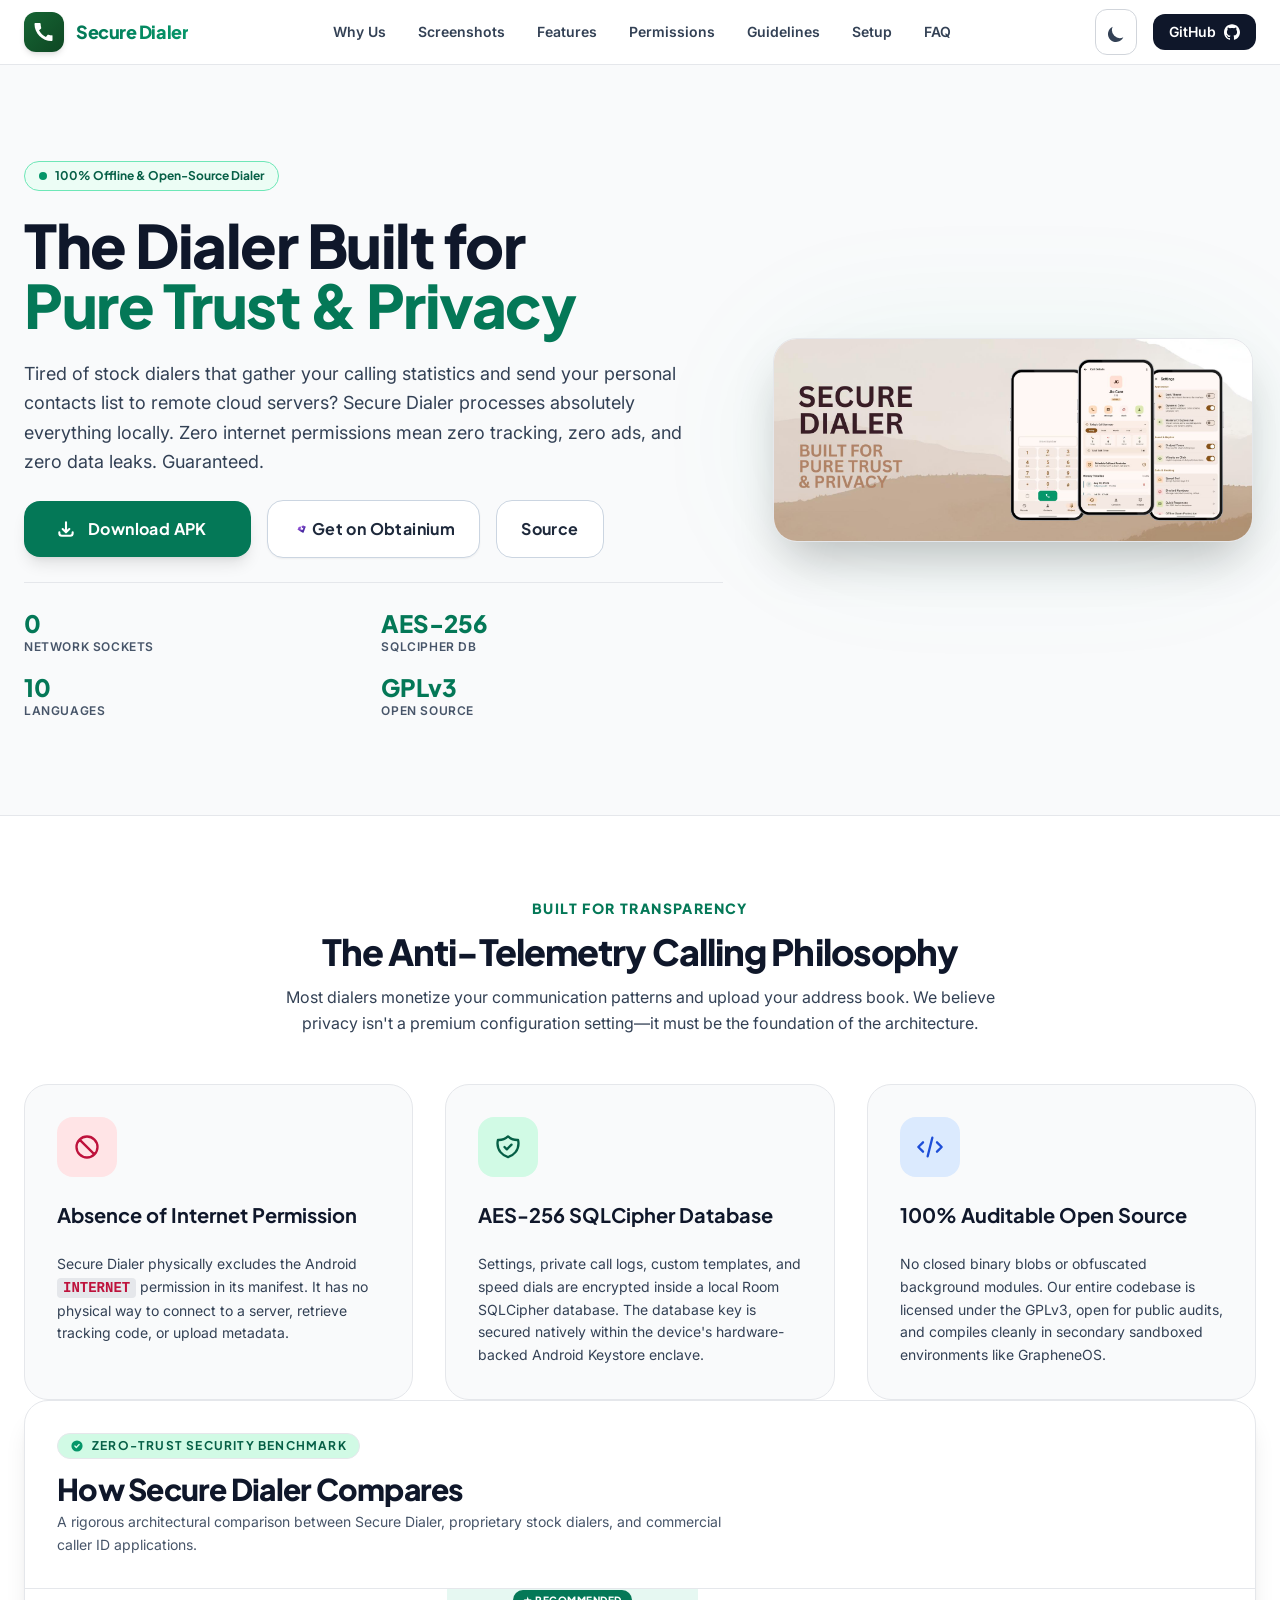
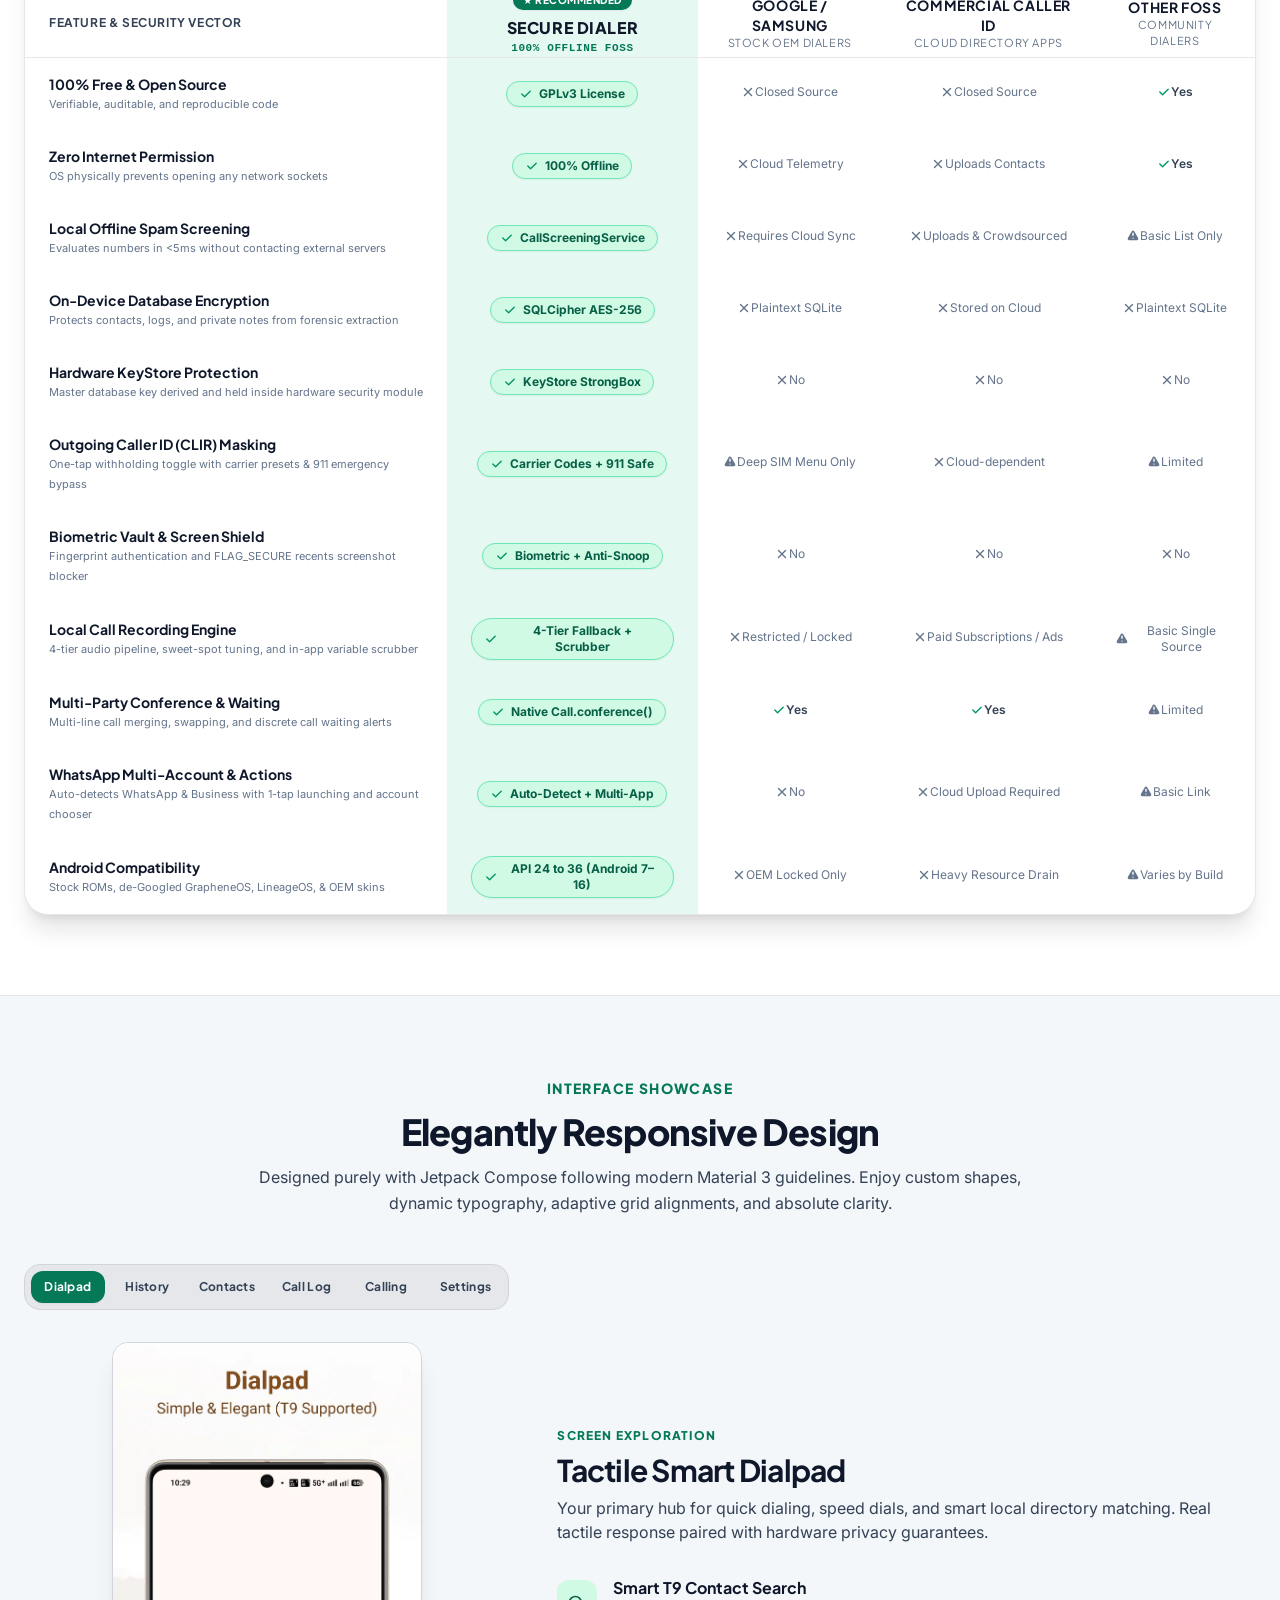
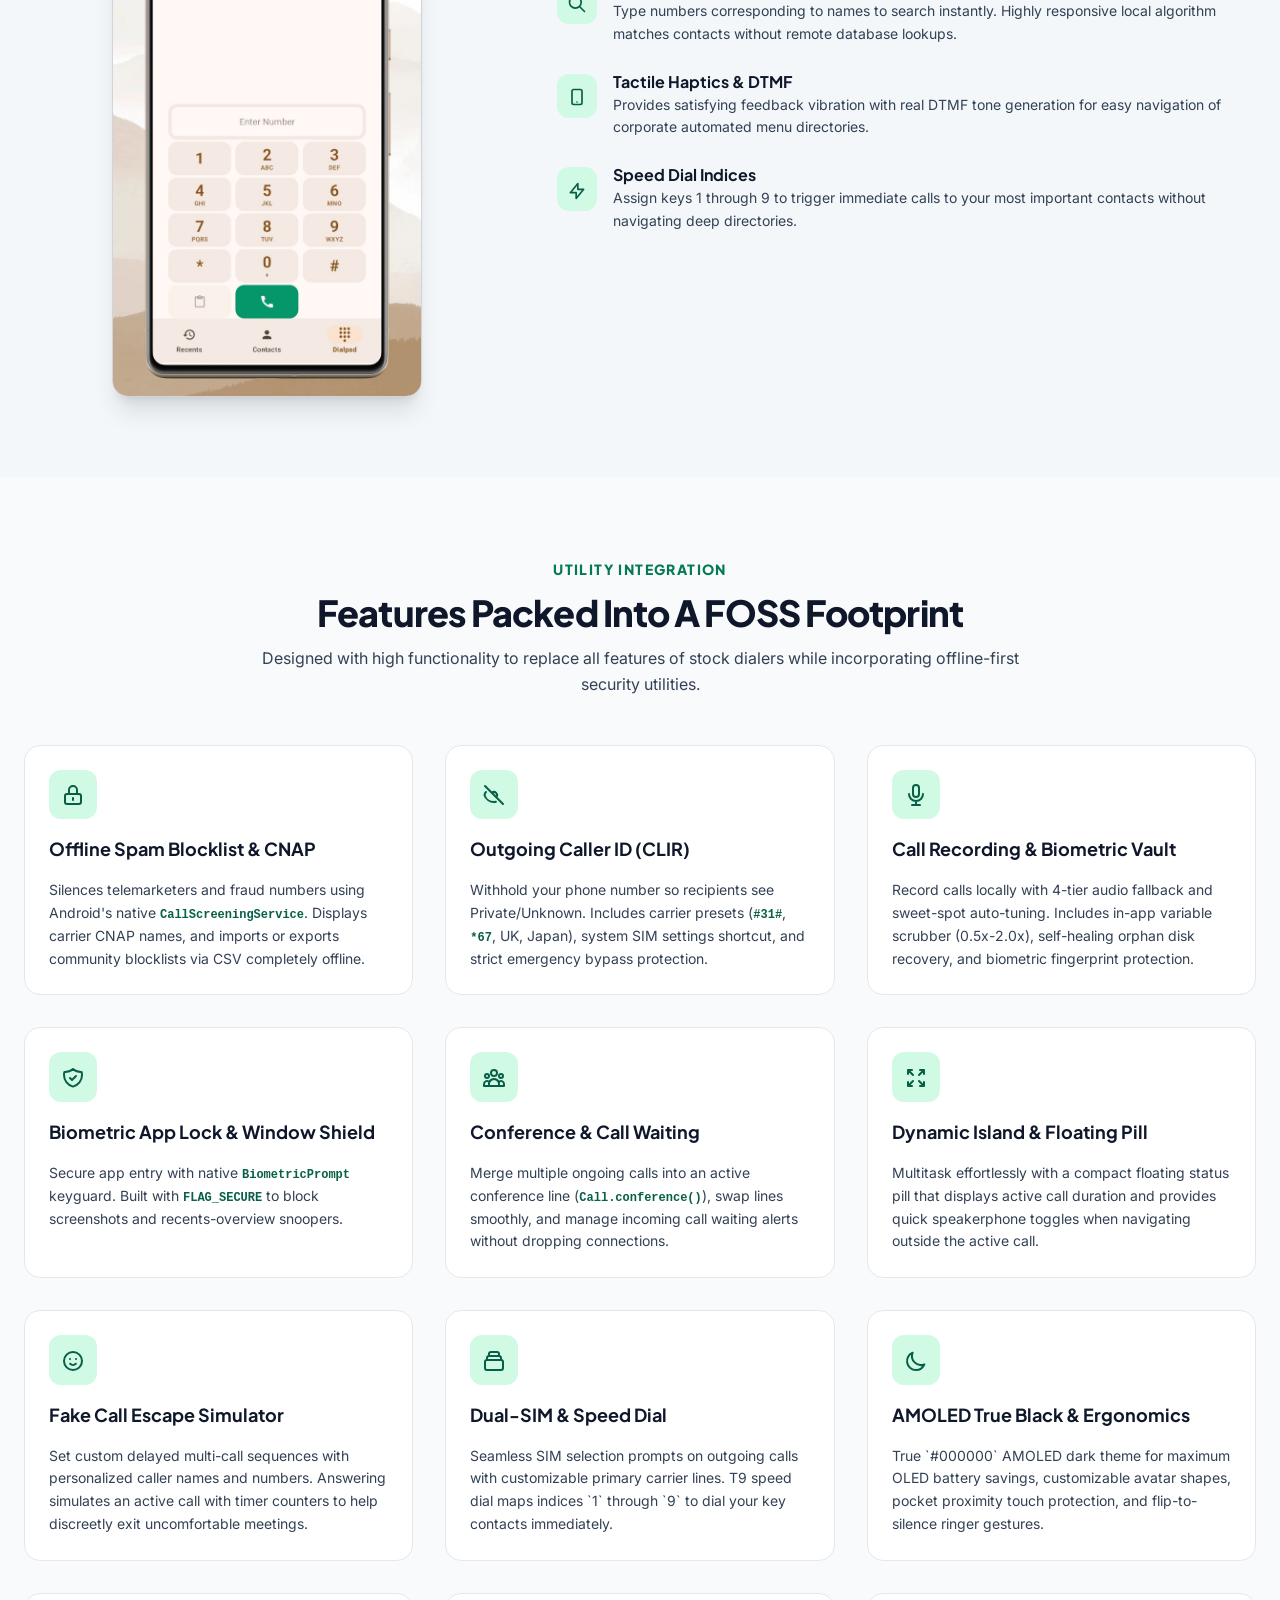
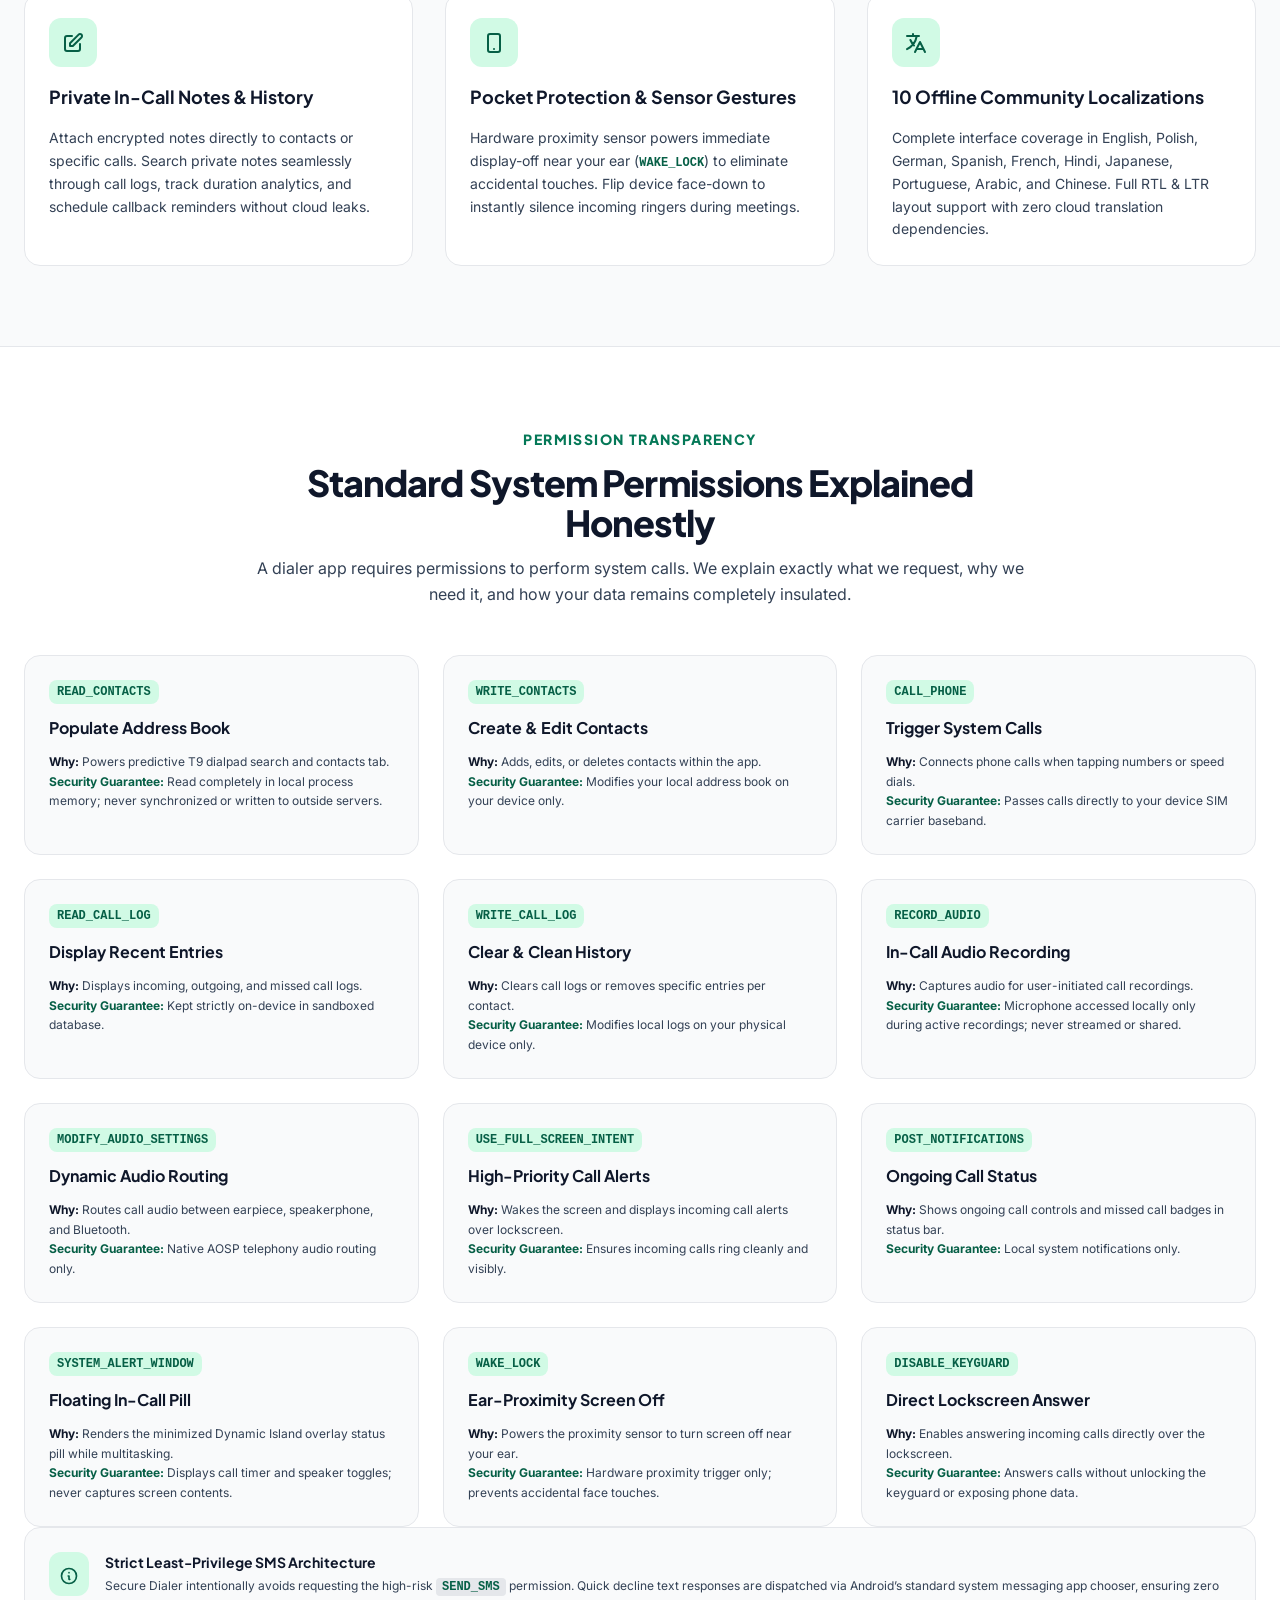
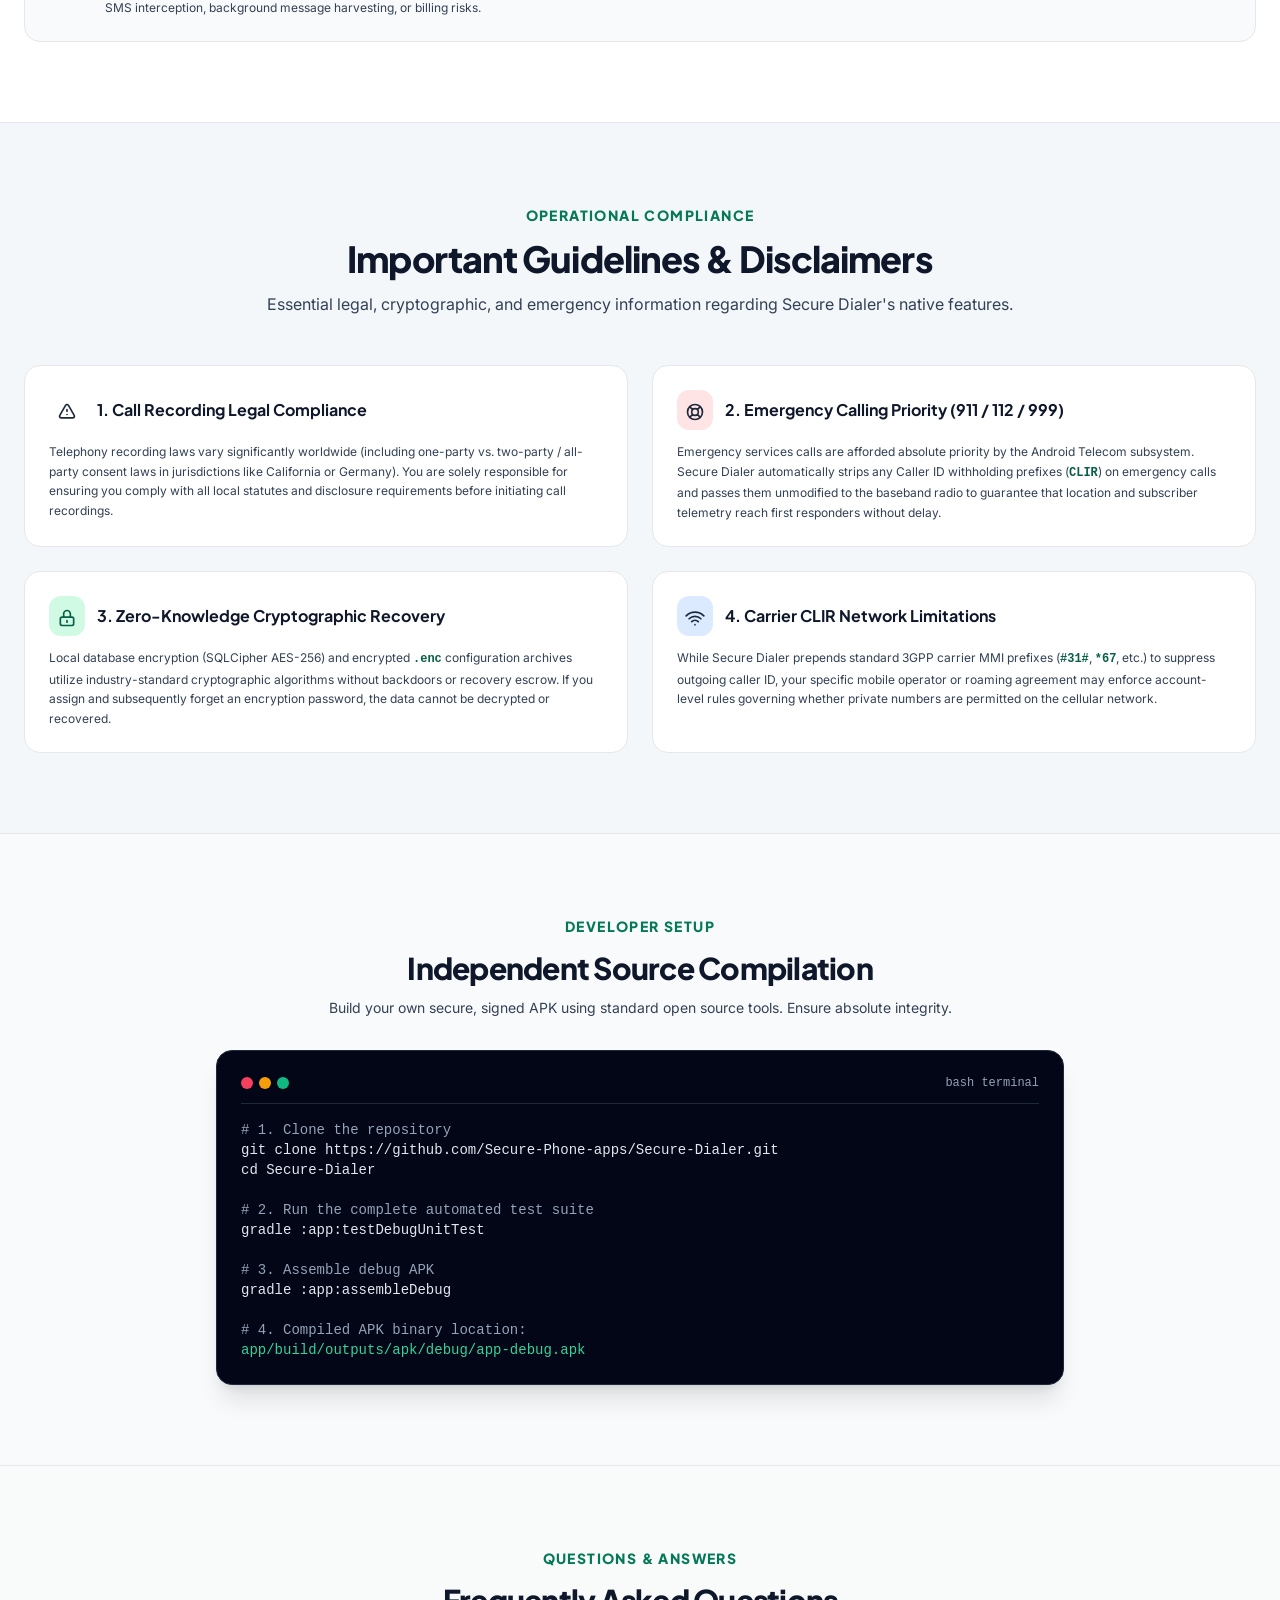
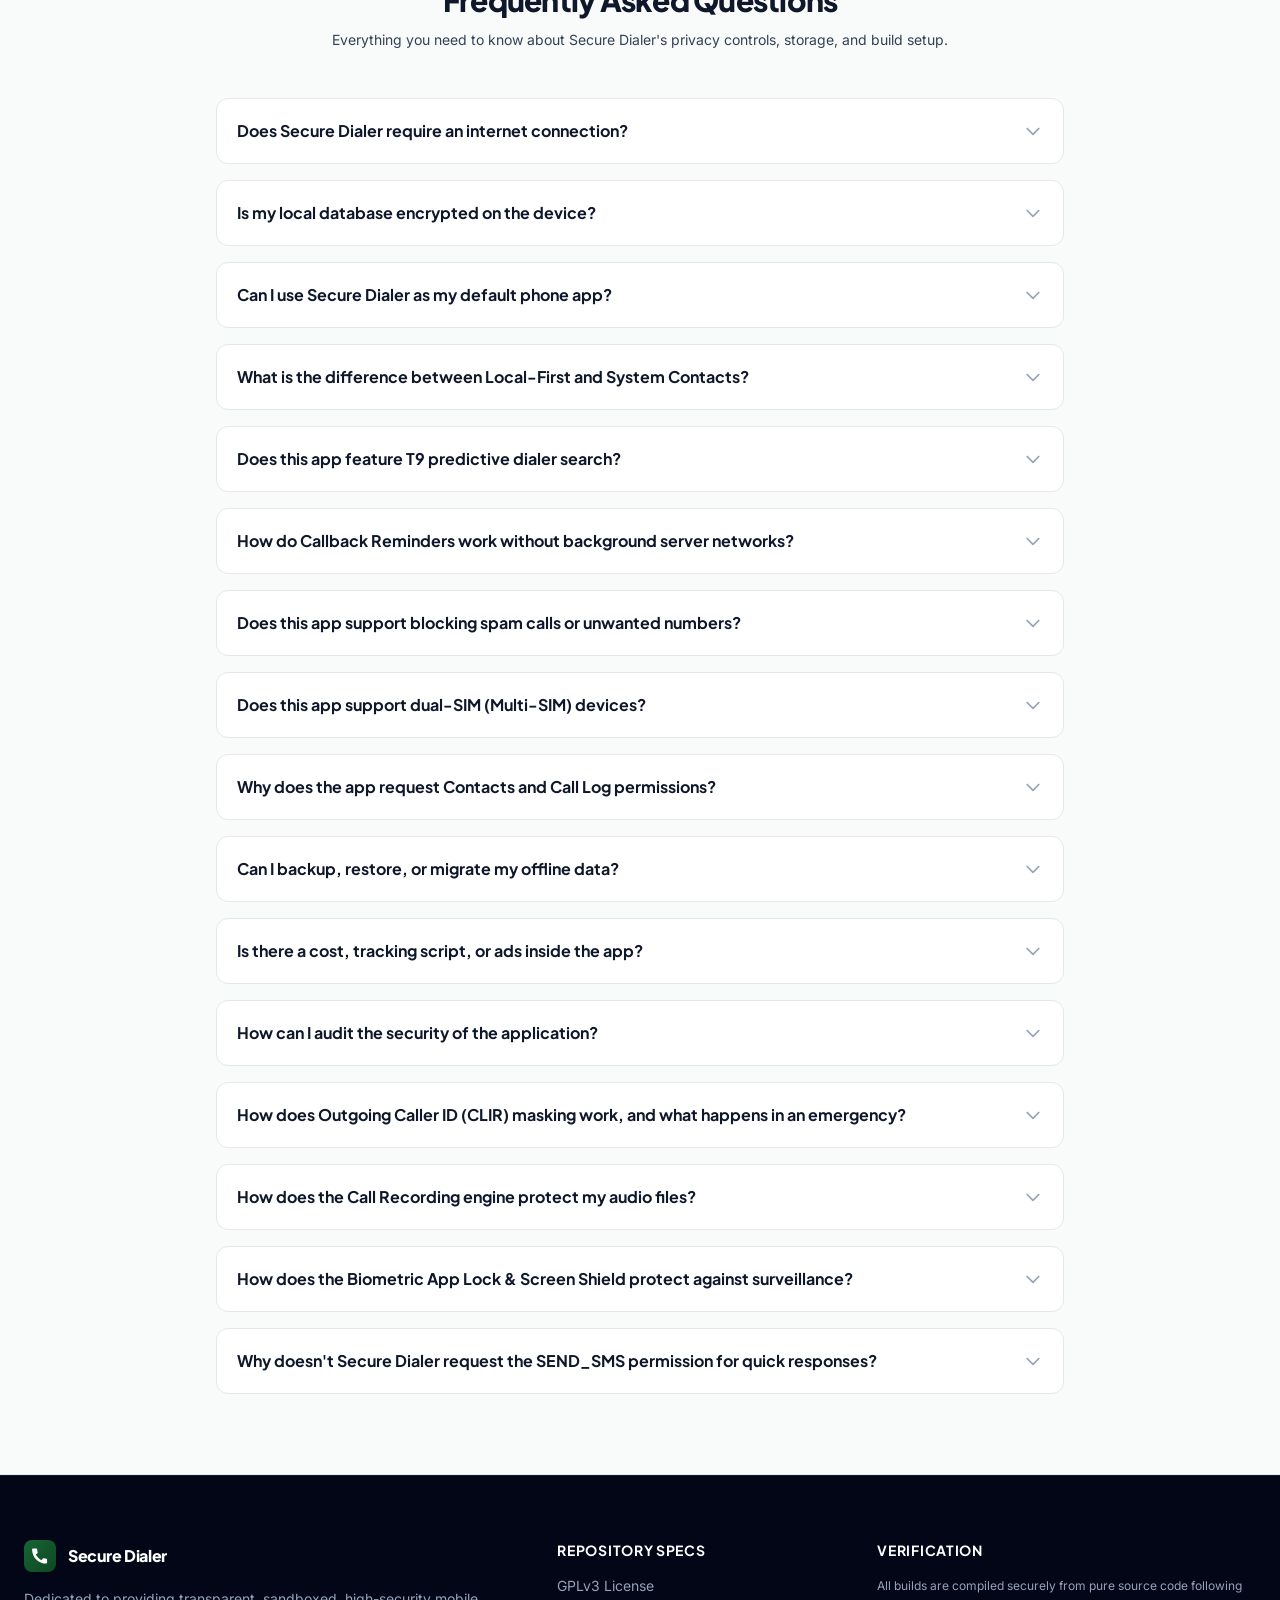
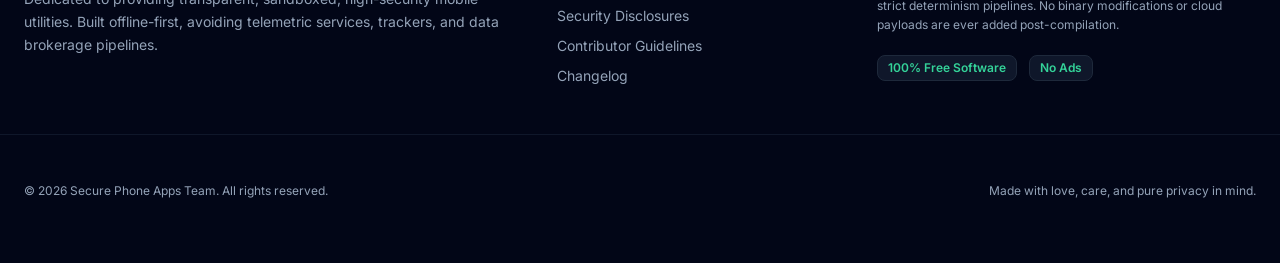
==== commit 7cda25b5: "feat: add WhatsApp integration and language support Update documentation and feature list to reflect" ====
--- a/index.html
+++ b/index.html
@@ -38,6 +38,7 @@
         "Smart T9 multilingual dialpad search",
         "Offline pattern-based spam screening",
         "Discrete fake call escape simulator",
+        "WhatsApp & WhatsApp Business smart auto-detection & account chooser",
         "Material 3 Expressive UI with dynamic color support"
       ],
       "author": {
@@ -270,7 +271,7 @@
                         <div class="text-xs text-slate-600 dark:text-slate-300 font-semibold uppercase tracking-wider">SQLCipher DB</div>
                     </div>
                     <div>
-                        <div class="font-display font-extrabold text-2xl text-emerald-700 dark:text-emerald-400">8</div>
+                        <div class="font-display font-extrabold text-2xl text-emerald-700 dark:text-emerald-400">10</div>
                         <div class="text-xs text-slate-600 dark:text-slate-300 font-semibold uppercase tracking-wider">Languages</div>
                     </div>
                     <div>
@@ -680,7 +681,39 @@
                                 </td>
                             </tr>
 
-                            <!-- Row 10: Platform Support -->
+                            <!-- Row 10: WhatsApp Integration -->
+                            <tr class="hover:bg-slate-50/70 dark:hover:bg-slate-850/40 transition-colors">
+                                <td class="py-4 px-6 font-semibold text-slate-900 dark:text-white">
+                                    <div class="font-display font-bold">WhatsApp Multi-Account &amp; Actions</div>
+                                    <div class="text-[11px] font-normal text-slate-500 dark:text-slate-400">Auto-detects WhatsApp &amp; Business with 1-tap launching and account chooser</div>
+                                </td>
+                                <td class="py-4 px-6 bg-emerald-500/10 dark:bg-emerald-950/40 border-x-2 border-emerald-500/30 text-center">
+                                    <span class="inline-flex items-center gap-1.5 px-3 py-1 rounded-full text-xs font-bold bg-emerald-100 dark:bg-emerald-950/80 text-emerald-800 dark:text-emerald-300 border border-emerald-300 dark:border-emerald-700 shadow-sm">
+                                        <svg class="w-3.5 h-3.5 text-emerald-600 dark:text-emerald-400" viewBox="0 0 20 20" fill="currentColor"><path fill-rule="evenodd" d="M16.707 5.293a1 1 0 010 1.414l-8 8a1 1 0 01-1.414 0l-4-4a1 1 0 011.414-1.414L8 12.586l7.293-7.293a1 1 0 011.414 0z" clip-rule="evenodd"/></svg>
+                                        Auto-Detect + Multi-App
+                                    </span>
+                                </td>
+                                <td class="py-4 px-5 text-center">
+                                    <span class="inline-flex items-center gap-1 text-slate-500 dark:text-slate-400 text-xs font-medium">
+                                        <svg class="w-3.5 h-3.5 text-rose-500" viewBox="0 0 20 20" fill="currentColor"><path fill-rule="evenodd" d="M4.293 4.293a1 1 0 011.414 0L10 8.586l4.293-4.293a1 1 0 111.414 1.414L11.414 10l4.293 4.293a1 1 0 01-1.414 1.414L10 11.414l-4.293 4.293a1 1 0 01-1.414-1.414L8.586 10 4.293 5.707a1 1 0 010-1.414z" clip-rule="evenodd"></path></svg>
+                                        No
+                                    </span>
+                                </td>
+                                <td class="py-4 px-5 text-center">
+                                    <span class="inline-flex items-center gap-1 text-slate-500 dark:text-slate-400 text-xs font-medium">
+                                        <svg class="w-3.5 h-3.5 text-rose-500" viewBox="0 0 20 20" fill="currentColor"><path fill-rule="evenodd" d="M4.293 4.293a1 1 0 011.414 0L10 8.586l4.293-4.293a1 1 0 111.414 1.414L11.414 10l4.293 4.293a1 1 0 01-1.414 1.414L10 11.414l-4.293 4.293a1 1 0 01-1.414-1.414L8.586 10 4.293 5.707a1 1 0 010-1.414z" clip-rule="evenodd"></path></svg>
+                                        Cloud Upload Required
+                                    </span>
+                                </td>
+                                <td class="py-4 px-5 text-center">
+                                    <span class="inline-flex items-center gap-1 text-slate-500 dark:text-slate-400 text-xs font-medium">
+                                        <svg class="w-3.5 h-3.5 text-amber-500" viewBox="0 0 20 20" fill="currentColor"><path fill-rule="evenodd" d="M8.257 3.099c.765-1.36 2.722-1.36 3.486 0l5.58 9.92c.75 1.334-.213 2.98-1.742 2.98H4.42c-1.53 0-2.493-1.646-1.743-2.98l5.58-9.92zM11 13a1 1 0 11-2 0 1 1 0 012 0zm-1-8a1 1 0 00-1 1v3a1 1 0 002 0V6a1 1 0 00-1-1z" clip-rule="evenodd"/></svg>
+                                        Basic Link
+                                    </span>
+                                </td>
+                            </tr>
+
+                            <!-- Row 11: Platform Support -->
                             <tr class="hover:bg-slate-50/70 dark:hover:bg-slate-850/40 transition-colors">
                                 <td class="py-4 px-6 font-semibold text-slate-900 dark:text-white">
                                     <div class="font-display font-bold">Android Compatibility</div>
@@ -996,9 +1029,9 @@
                             <path stroke-linecap="round" stroke-linejoin="round" stroke-width="2" d="M3 5h12M9 3v2m1.048 9.5A18.022 18.022 0 016.412 9m6.088 9h7M11 21l5-10 5 10M12.751 5C11.783 10.77 8.07 15.61 3 18.129"></path>
                         </svg>
                     </div>
-                    <h3 class="font-display font-bold text-lg text-slate-900 dark:text-white">8 Offline Community Localizations</h3>
+                    <h3 class="font-display font-bold text-lg text-slate-900 dark:text-white">10 Offline Community Localizations</h3>
                     <p class="text-sm text-slate-700 dark:text-slate-300 leading-relaxed">
-                        Complete interface coverage in English, Polish, German, Spanish, French, Hindi, Japanese, and Portuguese. Full RTL & LTR layout support with zero cloud translation dependencies.
+                        Complete interface coverage in English, Polish, German, Spanish, French, Hindi, Japanese, Portuguese, Arabic, and Chinese. Full RTL &amp; LTR layout support with zero cloud translation dependencies.
                     </p>
                 </div>
             </div>
@@ -1985,10 +2018,40 @@
                 <div class="space-y-6">
                     <p class="text-xs text-slate-500">All notable updates and releases of the Secure Dialer application are documented here.</p>
                     
-                    <!-- v1.6.0 -->
+                    <!-- v1.8.0 -->
                     <div class="border-l-2 border-brand-500 pl-4 space-y-2">
                         <div class="flex items-center gap-2">
-                            <span class="px-2 py-0.5 text-xs bg-brand-500 text-white font-bold rounded">v1.6.0</span>
+                            <span class="px-2 py-0.5 text-xs bg-brand-500 text-white font-bold rounded">v1.8.0</span>
+                            <span class="text-xs text-slate-500">2026-11-03</span>
+                        </div>
+                        <h4 class="font-bold text-slate-900 dark:text-white text-sm">WhatsApp Multi-Account & Contacts Action Integration</h4>
+                        <ul class="list-disc pl-5 text-xs text-slate-600 dark:text-slate-400 space-y-1 leading-relaxed">
+                            <li><strong>Contacts Screen WhatsApp Integration:</strong> Direct WhatsApp action shortcuts on contact cards, multi-number picker dialogs, and individual phone number rows.</li>
+                            <li><strong>Intelligent Package Auto-Detection:</strong> Auto-detects whether standard WhatsApp or WhatsApp Business is installed, opening single installations instantly without prompt dialogs.</li>
+                            <li><strong>In-App Multi-Account Chooser:</strong> Dedicated Material 3 choice dialog with optional "Remember choice" preferences when both WhatsApp Personal and Business apps are present.</li>
+                            <li><strong>Default WhatsApp Account Settings:</strong> Reconfigurable Default WhatsApp Account control added to Settings &gt; Advanced Tools (<code>Always Ask</code>, <code>WhatsApp</code>, <code>Business</code>).</li>
+                            <li><strong>10-Language Translation Parity:</strong> Complete translation synchronization across all 10 supported languages and AndroidManifest <code>&lt;queries&gt;</code> package declarations.</li>
+                        </ul>
+                    </div>
+
+                    <!-- v1.7.0 -->
+                    <div class="border-l-2 border-slate-300 dark:border-slate-700 pl-4 space-y-2">
+                        <div class="flex items-center gap-2">
+                            <span class="px-2 py-0.5 text-xs bg-slate-200 dark:bg-slate-800 text-slate-700 dark:text-slate-300 font-bold rounded">v1.7.0</span>
+                            <span class="text-xs text-slate-500">2026-10-19</span>
+                        </div>
+                        <h4 class="font-bold text-slate-900 dark:text-white text-sm">Cross-OEM Call Waiting & Telephony Reliability</h4>
+                        <ul class="list-disc pl-5 text-xs text-slate-600 dark:text-slate-400 space-y-1 leading-relaxed">
+                            <li><strong>Universal Call-Waiting Fix:</strong> Standard high-priority notification routing prevents Google Dialer and OEM ROM dialers from hijacking call-waiting alerts during active calls across all phone models.</li>
+                            <li><strong>Direct Telephony In-App Routing:</strong> Tapping incoming call-waiting banners cleanly raises Secure Dialer to the foreground with instant swap, merge, and hold management.</li>
+                            <li><strong>Obtainium Auto-Update Sync:</strong> Incremented versioning metadata to v1.7.0 (versionCode 15) for seamless background tracking in Obtainium and automated GitHub releases.</li>
+                        </ul>
+                    </div>
+
+                    <!-- v1.6.0 -->
+                    <div class="border-l-2 border-slate-300 dark:border-slate-700 pl-4 space-y-2">
+                        <div class="flex items-center gap-2">
+                            <span class="px-2 py-0.5 text-xs bg-slate-200 dark:bg-slate-800 text-slate-700 dark:text-slate-300 font-bold rounded">v1.6.0</span>
                             <span class="text-xs text-slate-500">2026-09-28</span>
                         </div>
                         <h4 class="font-bold text-slate-900 dark:text-white text-sm">Outgoing Caller ID (CLIR) Privacy & Recording Engine Hardening</h4>
@@ -2183,35 +2246,35 @@
             }, 300);
         }
 
-        let latestTag = 'v1.6.0';
+        let latestTag = 'v1.8.0';
 
         const apkDetails = {
             'universal': {
-                fileName: 'secure-dialer-v1.6.0-universal.apk',
+                fileName: 'secure-dialer-v1.8.0-universal.apk',
                 size: '15.8 MB',
                 hash: 'ef4aed489f02c21bb47984fdb38e0e33715170396913a4017e6ab9e89e5b10ae',
                 desc: 'Includes all CPU architectures. Works on any device.'
             },
             'arm64': {
-                fileName: 'secure-dialer-v1.6.0-arm64-v8a.apk',
+                fileName: 'secure-dialer-v1.8.0-arm64-v8a.apk',
                 size: '6.4 MB',
                 hash: '542f7bb265c03009b458cfd60c1c9e613b1d2d252c0e4a683cb26d211092e1b9',
                 desc: 'For modern 64-bit phones (e.g., Pixel, Samsung S-series, newer devices).'
             },
             'arm32': {
-                fileName: 'secure-dialer-v1.6.0-armeabi-v7a.apk',
+                fileName: 'secure-dialer-v1.8.0-armeabi-v7a.apk',
                 size: '5.1 MB',
                 hash: '635146a90f27b9ad036e4716ab7b09c9391f47d74974029dc0413ea1a641696e',
                 desc: 'For older 32-bit Android phones and legacy devices.'
             },
             'x86_64': {
-                fileName: 'secure-dialer-v1.6.0-x86_64.apk',
+                fileName: 'secure-dialer-v1.8.0-x86_64.apk',
                 size: '6.8 MB',
                 hash: '508f1d3b51d303dddfdea8ca7390c77114d179d30a4cf44fadfe8c8566d3bbd3',
                 desc: 'For 64-bit Android emulators running on modern computer hardware.'
             },
             'x86': {
-                fileName: 'secure-dialer-v1.6.0-x86.apk',
+                fileName: 'secure-dialer-v1.8.0-x86.apk',
                 size: '6.3 MB',
                 hash: '62a122c4aa20af522512082e4602972e9058e846316c26e15220bd5a08bccda8',
                 desc: 'For older 32-bit computer-based Android emulators.'
@@ -2627,7 +2690,7 @@
                             <div class="flex items-start justify-between gap-4">
                                 <div class="space-y-0.5">
                                     <p class="text-xs text-slate-500 dark:text-slate-400">Selected Package File</p>
-                                    <p id="active-download-name" class="font-display font-bold text-base text-slate-900 dark:text-white">secure-dialer-v1.6.0-universal.apk</p>
+                                    <p id="active-download-name" class="font-display font-bold text-base text-slate-900 dark:text-white">secure-dialer-v1.8.0-universal.apk</p>
                                 </div>
                                 <div class="text-right space-y-0.5">
                                     <p class="text-xs text-slate-500 dark:text-slate-400">Size</p>
@@ -2699,7 +2762,7 @@
                                 </div>
                                 <div class="flex gap-3">
                                     <span class="flex-shrink-0 w-5.5 h-5.5 rounded-full bg-emerald-50 dark:bg-emerald-950/40 text-emerald-600 dark:text-emerald-400 flex items-center justify-center text-xs font-mono font-bold">2</span>
-                                    <p class="text-xs text-slate-600 dark:text-slate-400 leading-relaxed"><span class="font-bold text-slate-800 dark:text-slate-200">Launch APK:</span> Open your "Downloads" list and click <code class="px-1 py-0.5 bg-slate-100 dark:bg-slate-800 rounded font-mono text-[10px]" id="active-download-filename-step">secure-dialer-v1.6.0-universal.apk</code>.</p>
+                                    <p class="text-xs text-slate-600 dark:text-slate-400 leading-relaxed"><span class="font-bold text-slate-800 dark:text-slate-200">Launch APK:</span> Open your "Downloads" list and click <code class="px-1 py-0.5 bg-slate-100 dark:bg-slate-800 rounded font-mono text-[10px]" id="active-download-filename-step">secure-dialer-v1.8.0-universal.apk</code>.</p>
                                 </div>
                                 <div class="flex gap-3">
                                     <span class="flex-shrink-0 w-5.5 h-5.5 rounded-full bg-emerald-50 dark:bg-emerald-950/40 text-emerald-600 dark:text-emerald-400 flex items-center justify-center text-xs font-mono font-bold">3</span>
